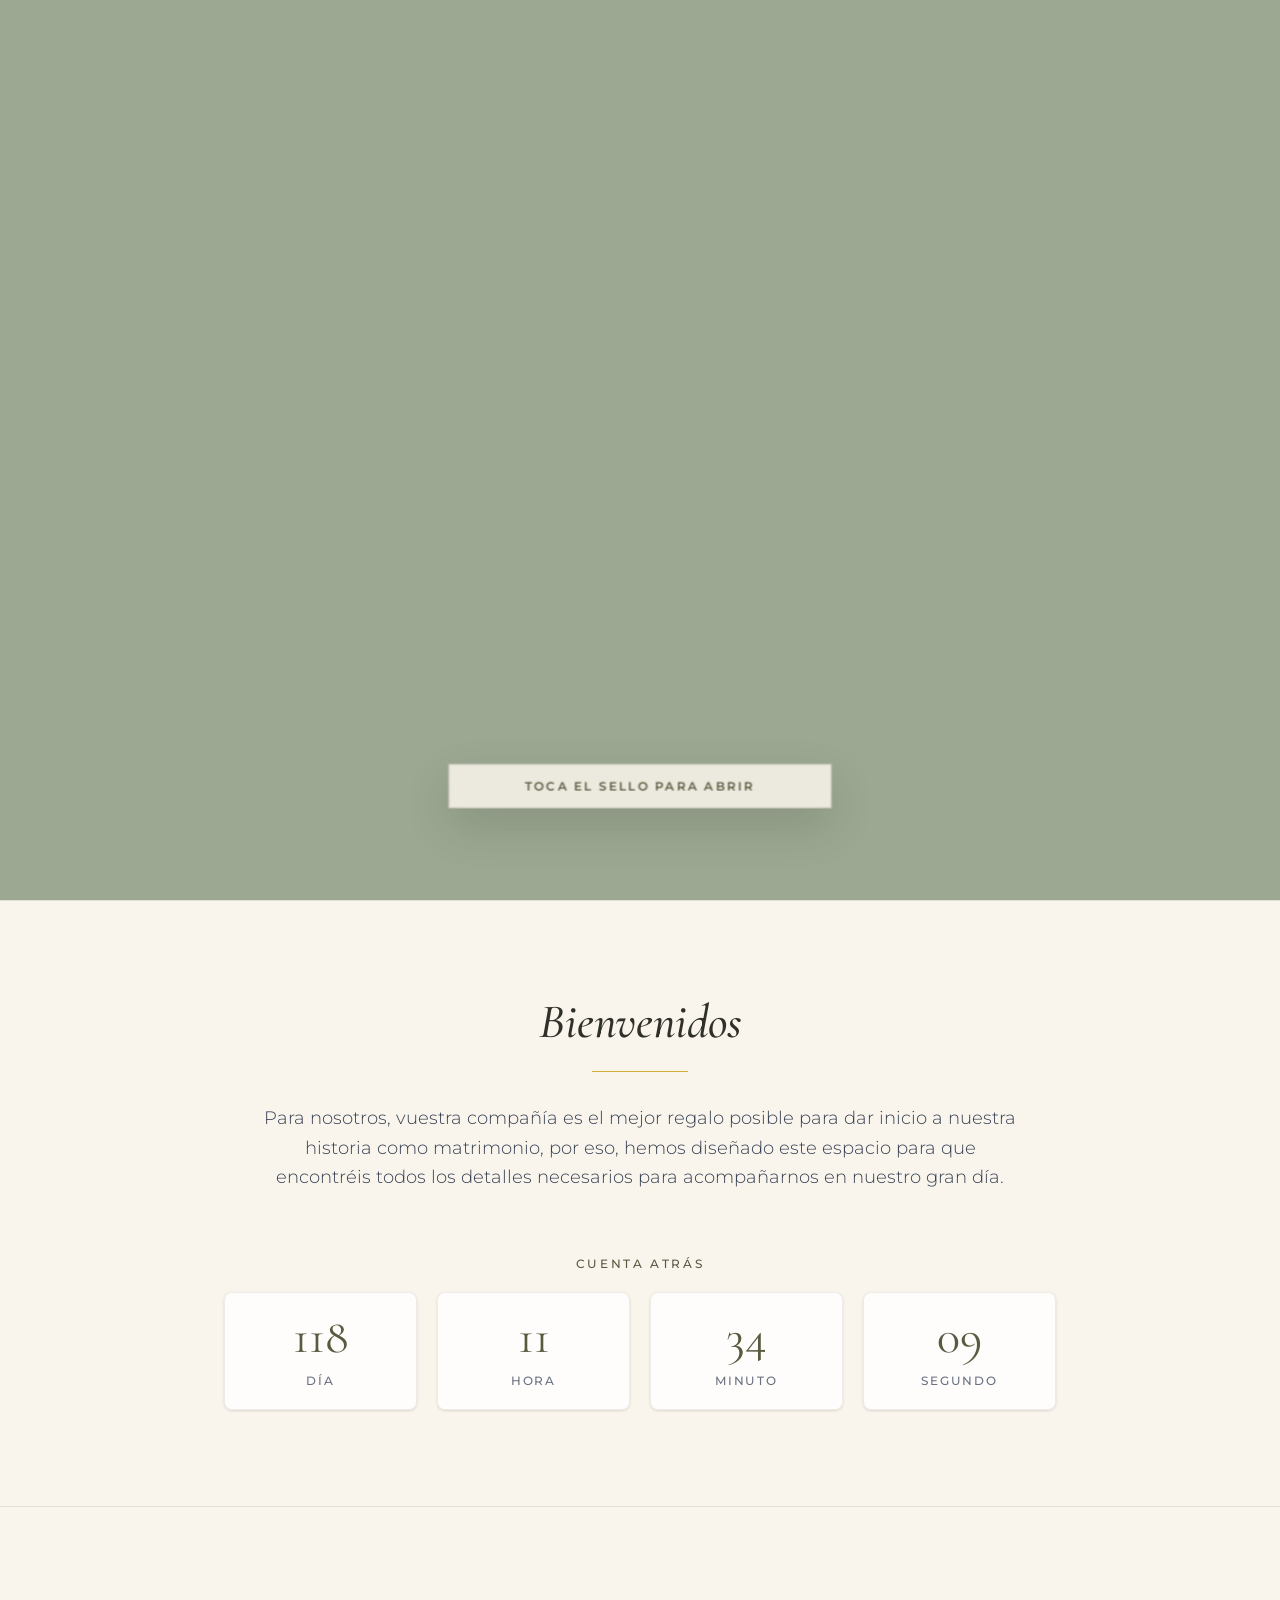
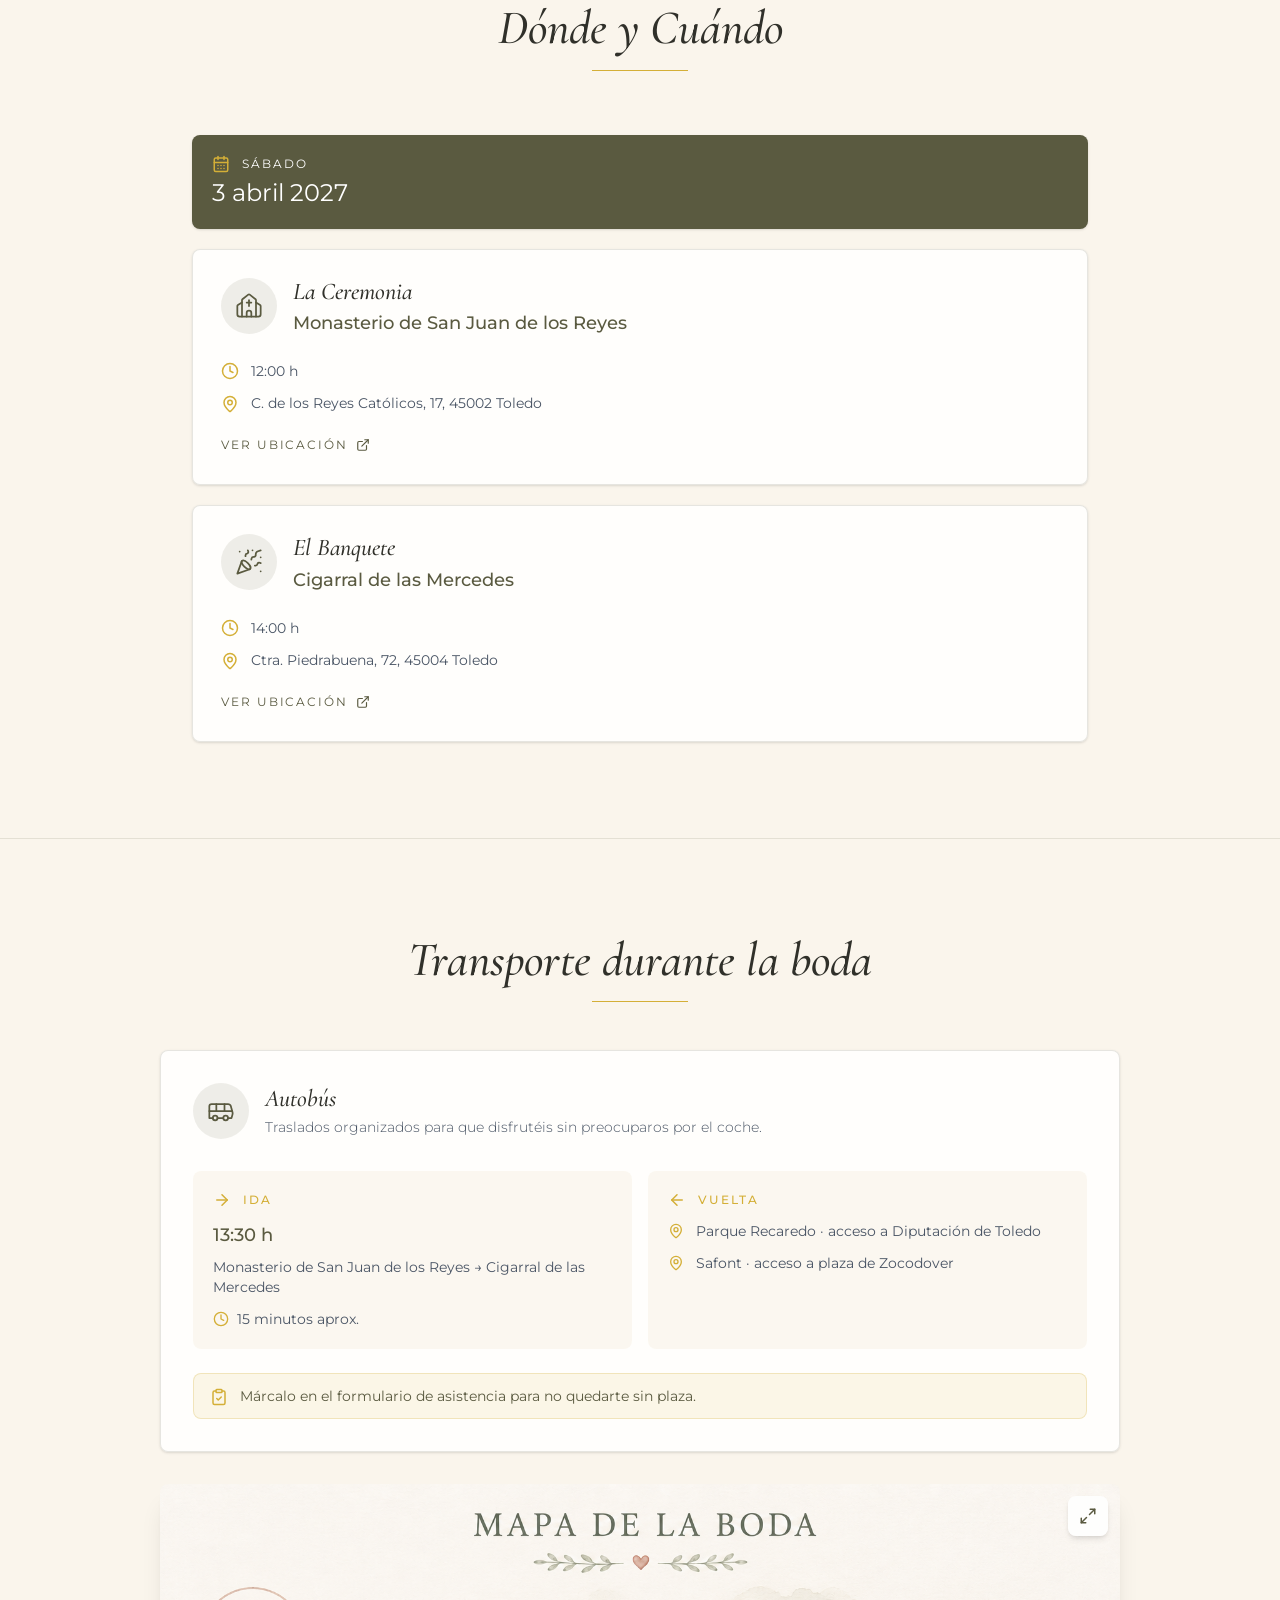
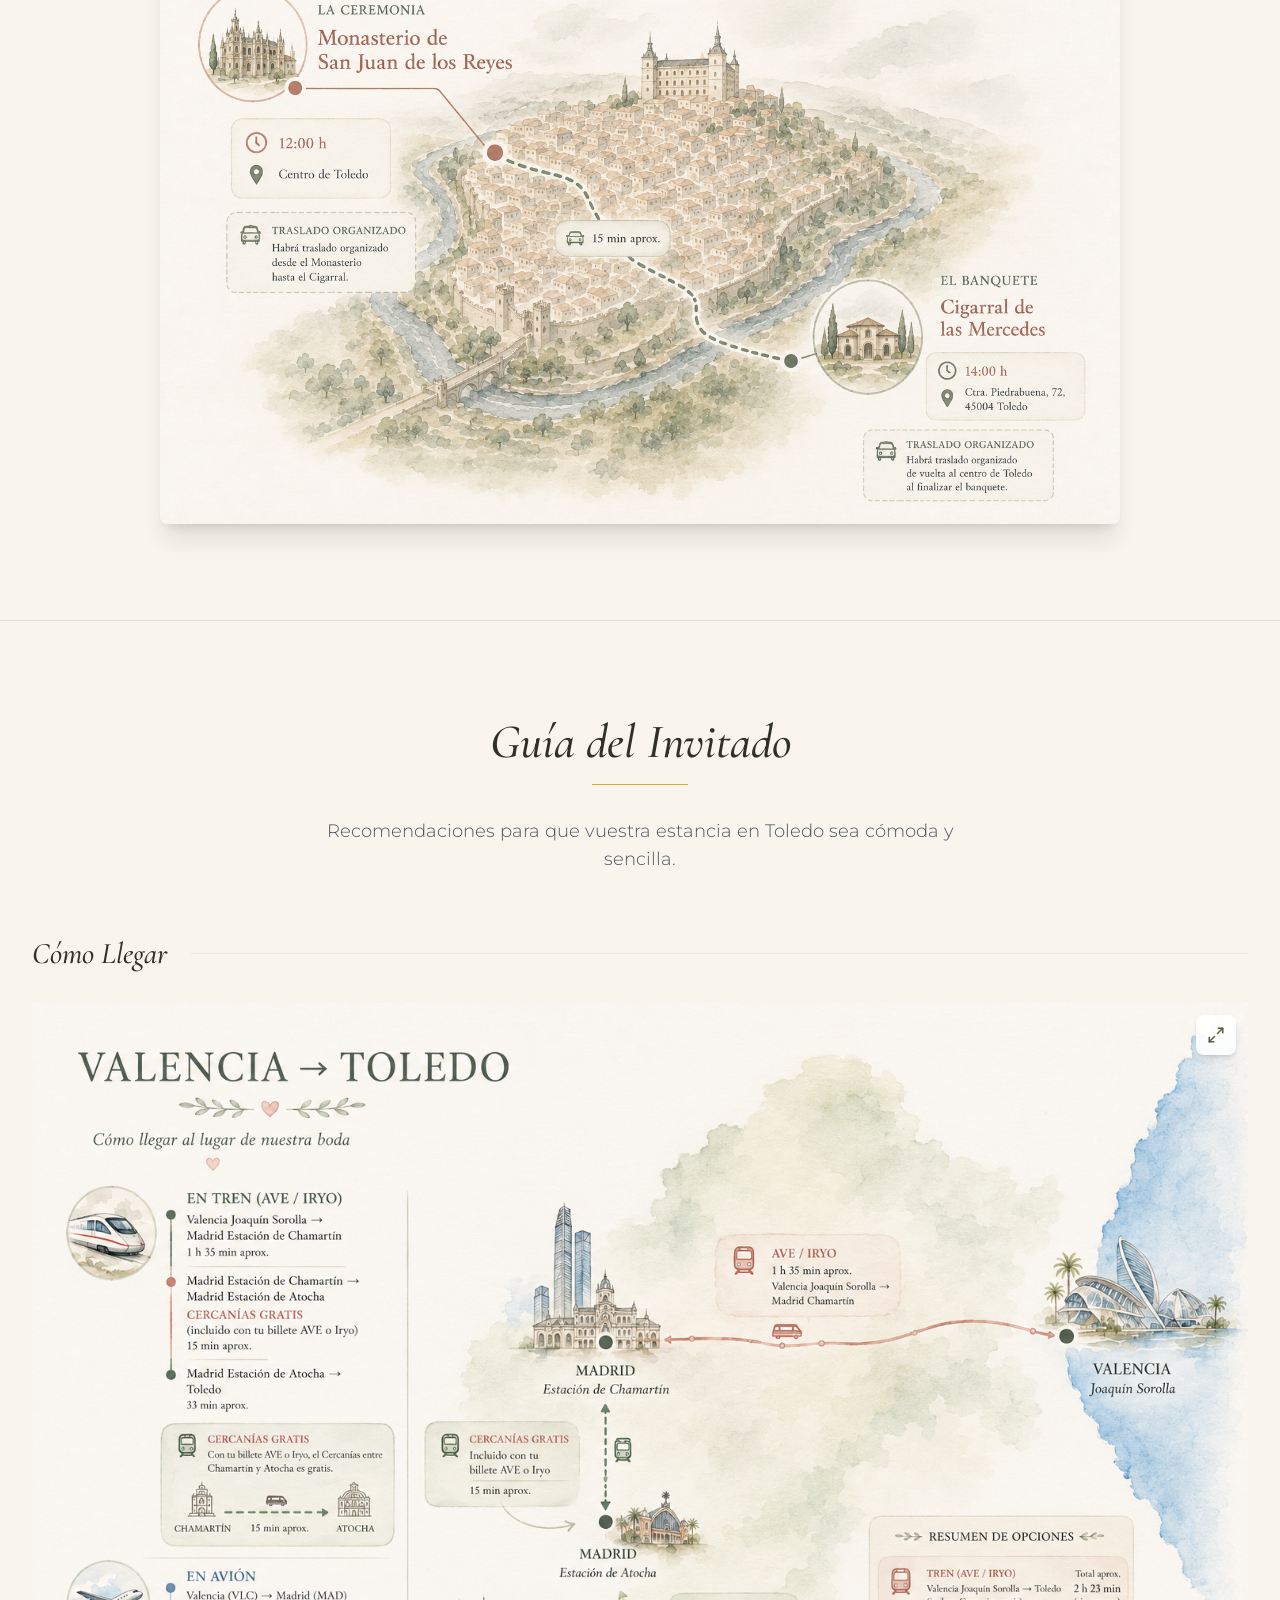
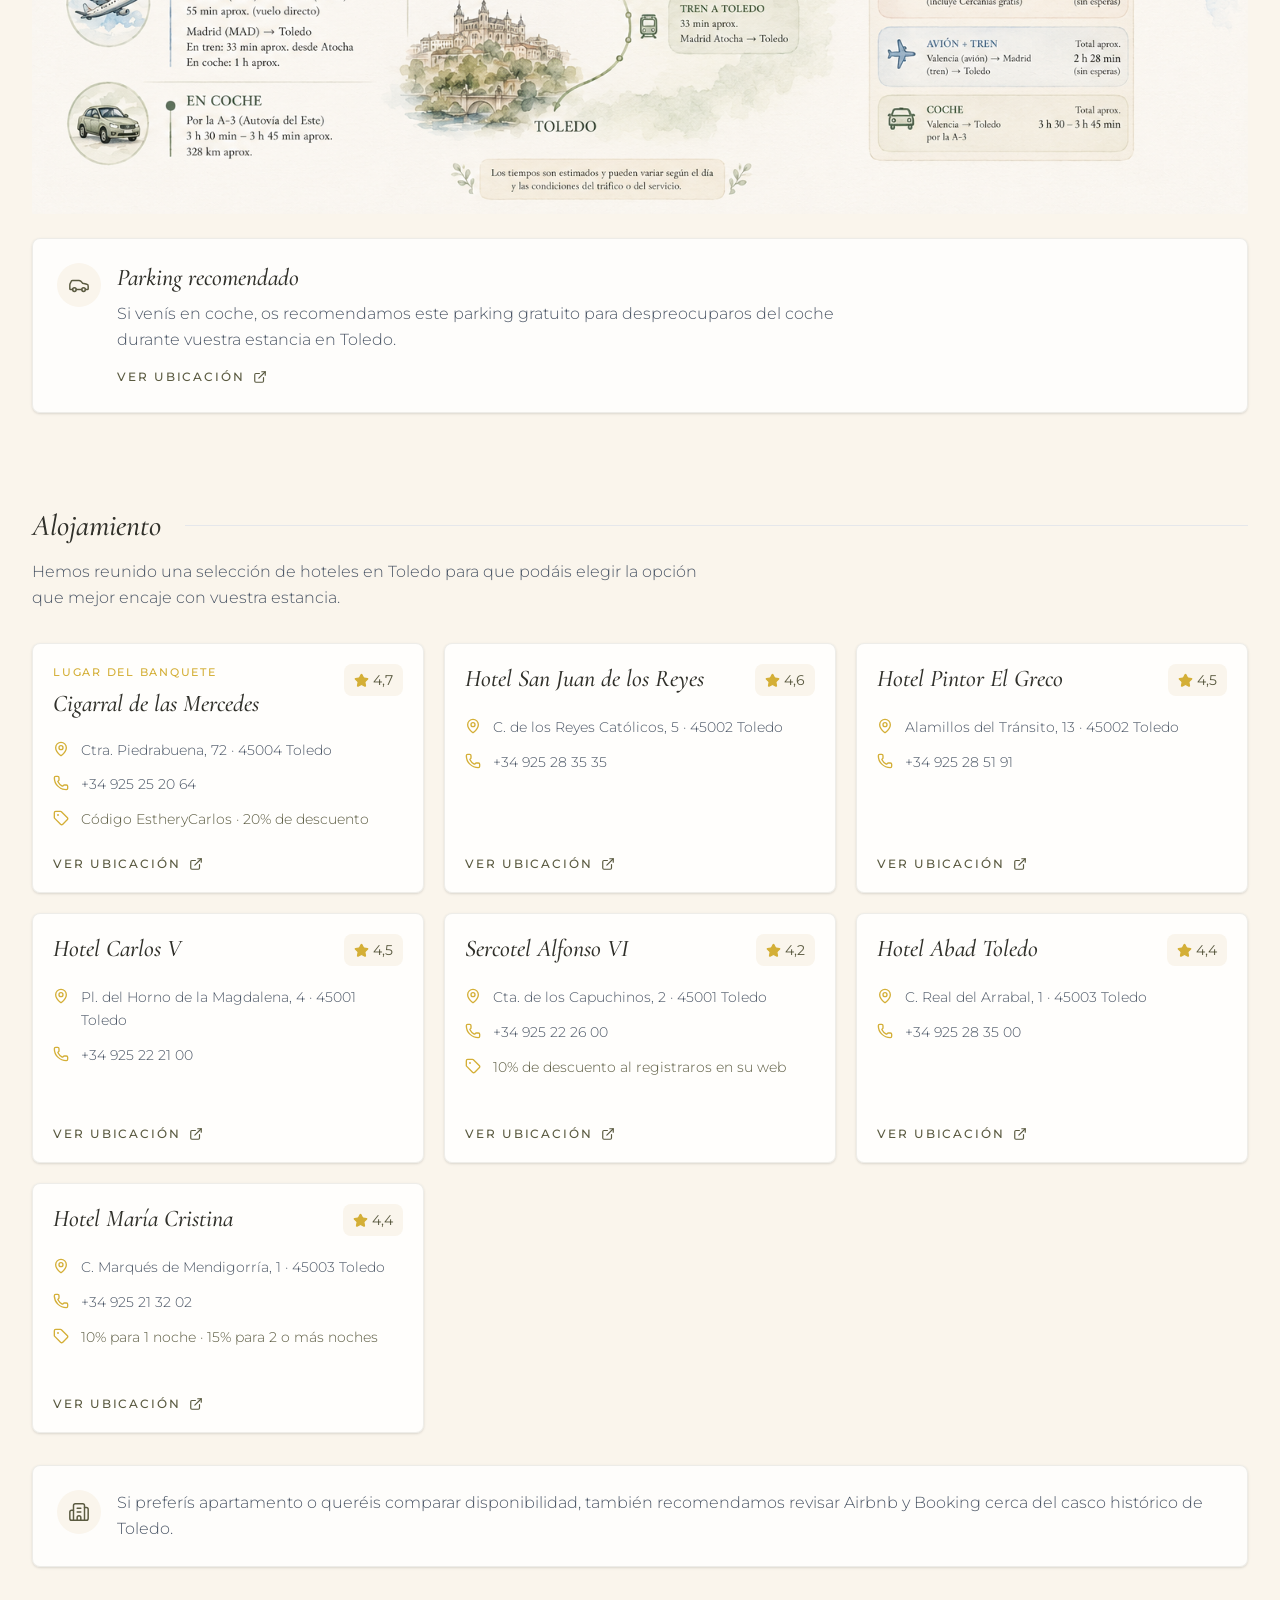
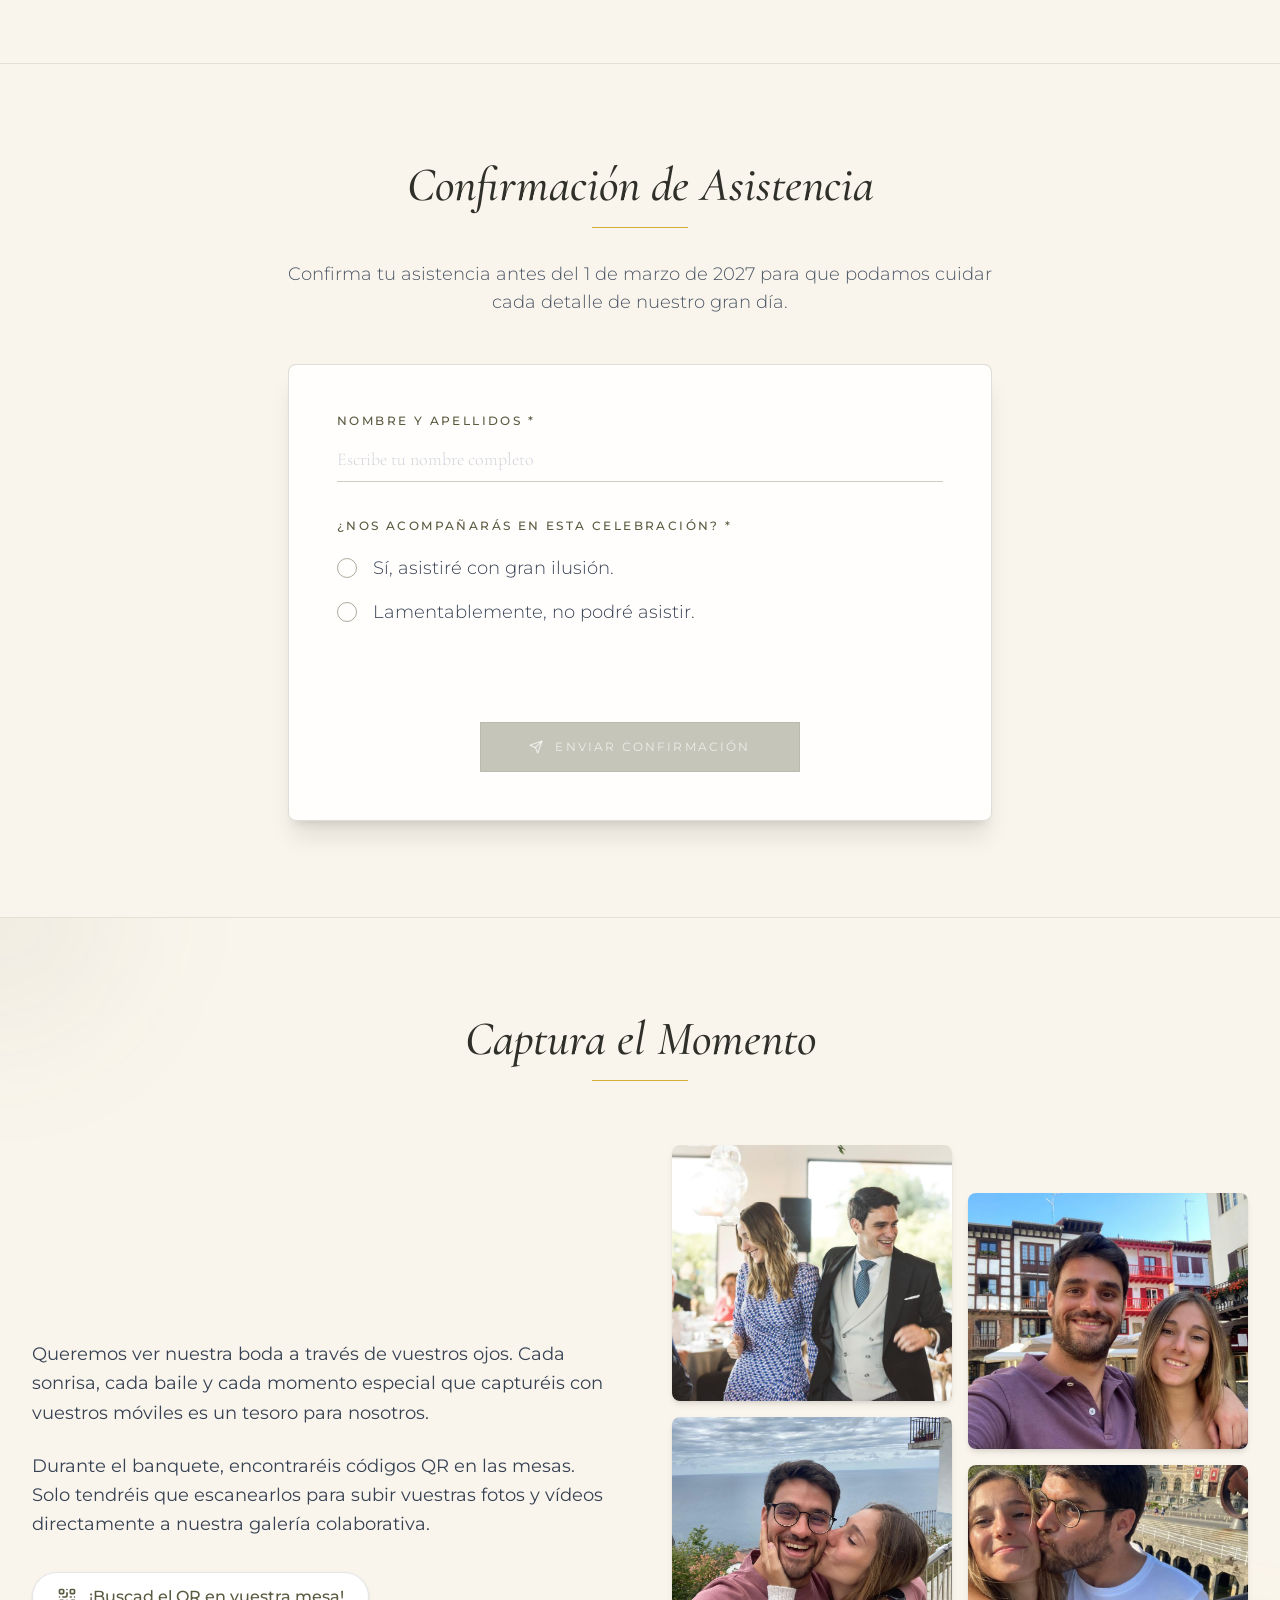
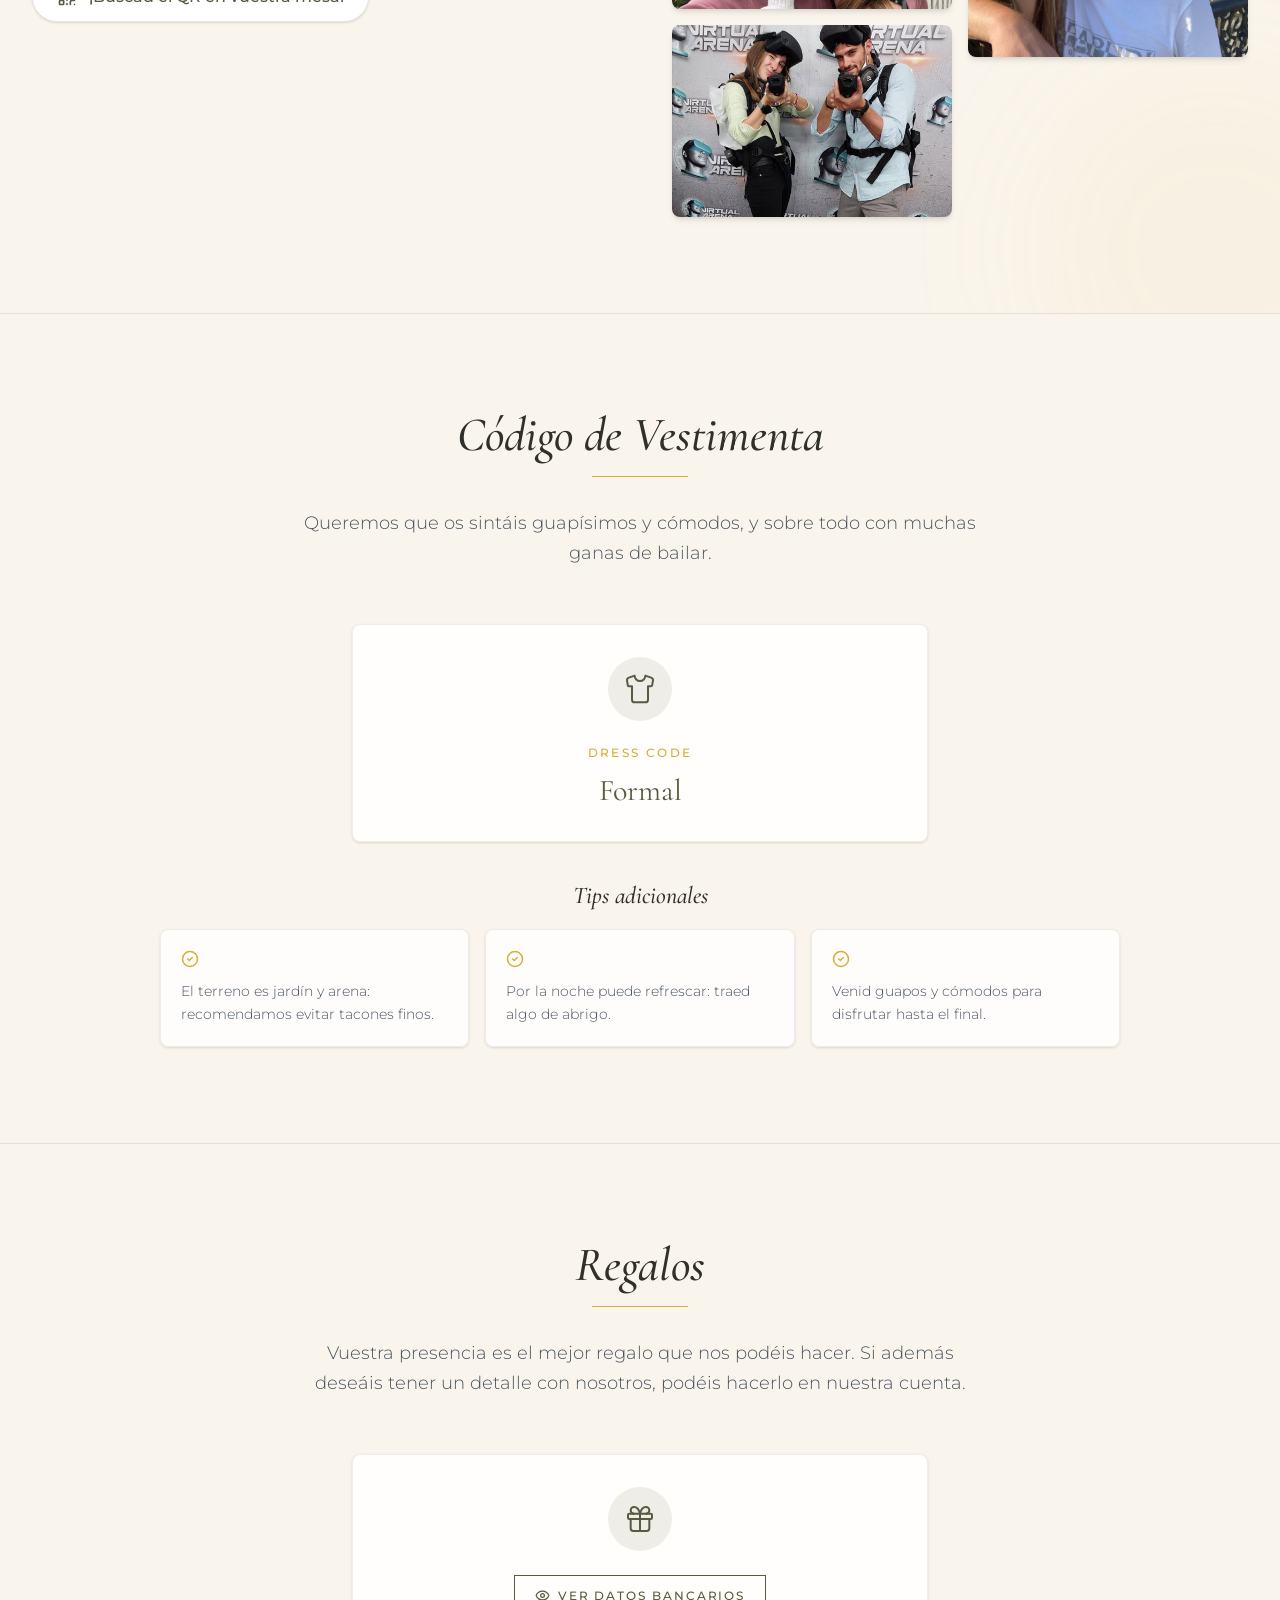
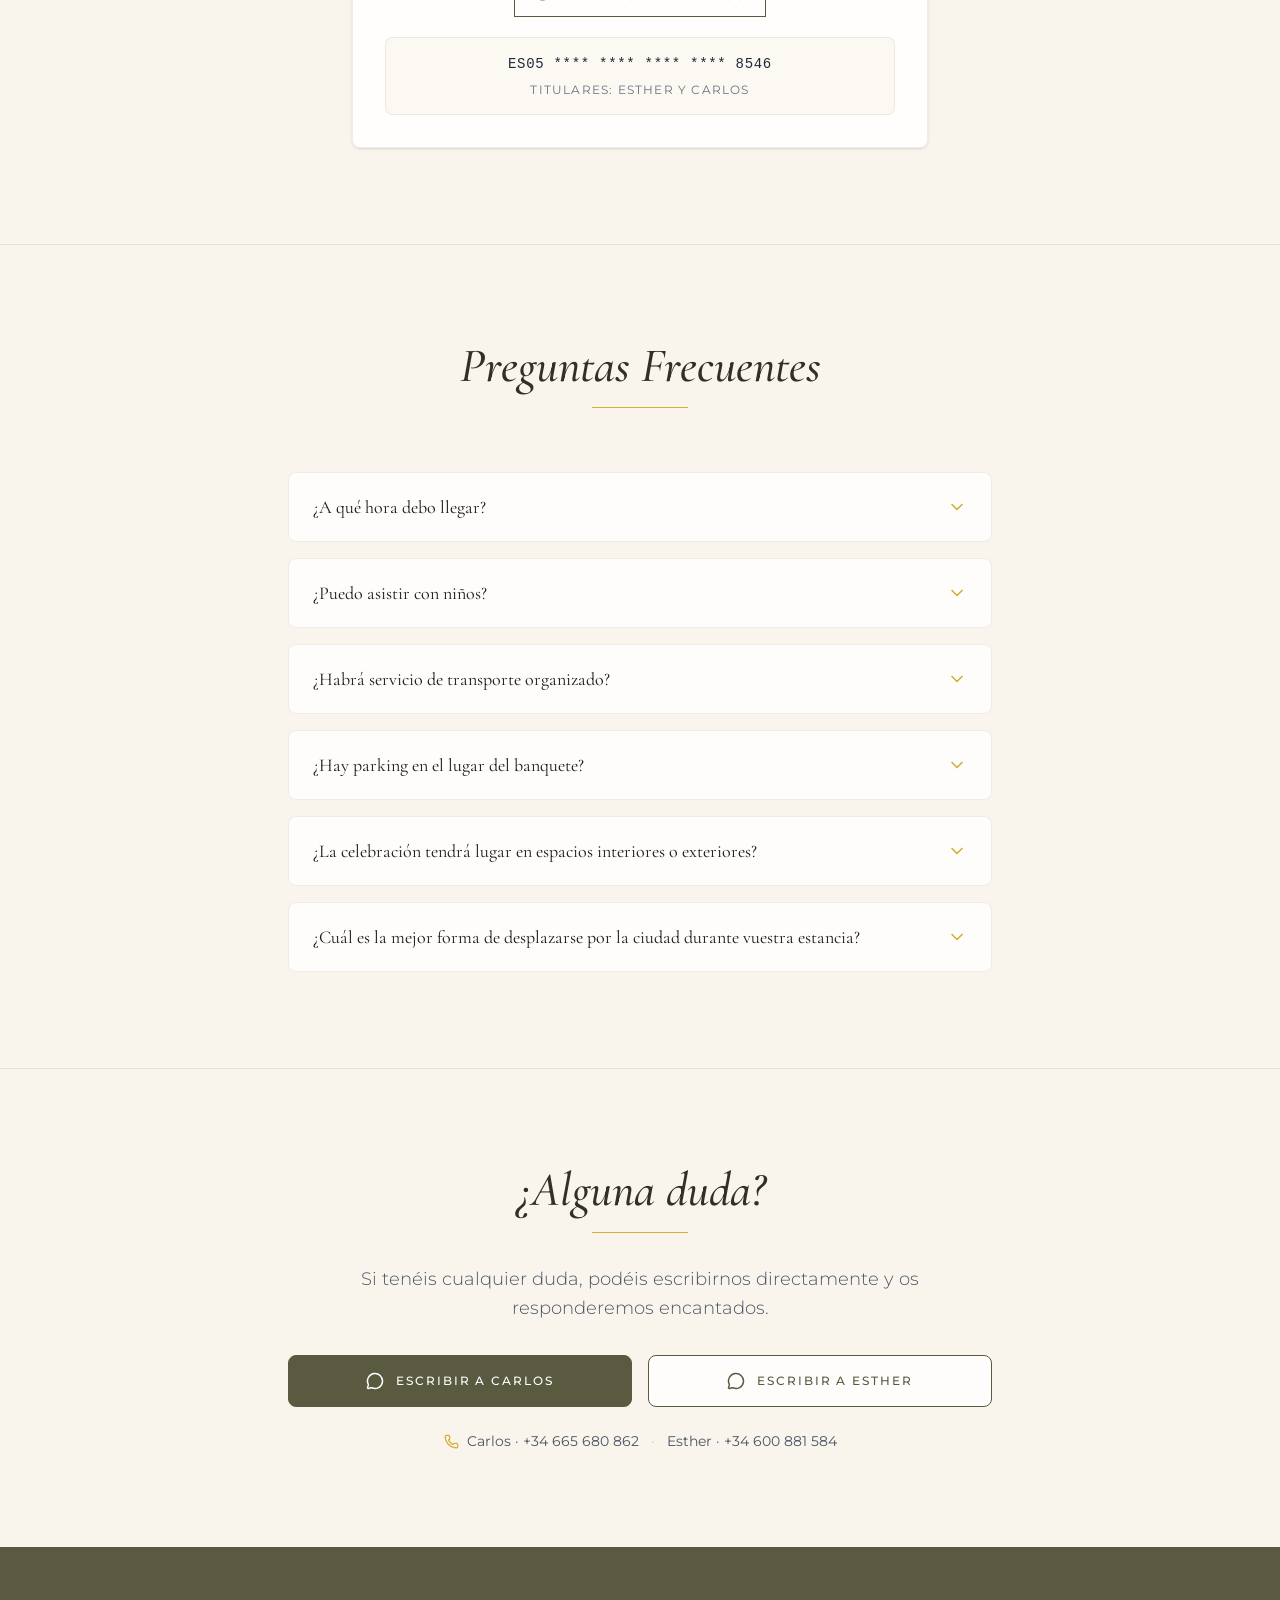
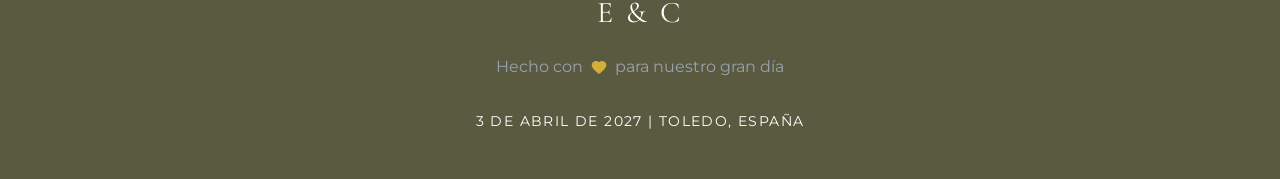
==== index.html @ 9f526242 "Add files via upload" ====
<!doctype html>
<html lang="en">
  <head>
    <meta charset="UTF-8" />
    <meta name="viewport" content="width=device-width, initial-scale=1.0" />
    <title>Esther & Carlos | 3 de Abril de 2027</title>
    <link rel="preconnect" href="https://fonts.googleapis.com">
    <link rel="preconnect" href="https://fonts.gstatic.com" crossorigin>
    <link href="https://fonts.googleapis.com/css2?family=Cormorant+Garamond:ital,wght@0,300;0,400;0,500;0,600;0,700;1,400&family=Montserrat:wght@300;400;500;600&display=swap" rel="stylesheet">
    <script type="module" crossorigin src="/index-D1YIYiN8.js"></script>
    <link rel="stylesheet" crossorigin href="/index-faeyCGyZ.css">
  </head>
  <body>
    <div id="root"></div>
  </body>
</html>
---- index-faeyCGyZ.css ----
@import"https://fonts.googleapis.com/css2?family=Cormorant+Garamond:ital,wght@0,300;0,400;0,500;0,600;0,700;1,400&family=Montserrat:wght@300;400;500;600&family=Great+Vibes&display=swap";/*! tailwindcss v4.2.2 | MIT License | https://tailwindcss.com */@layer properties{@supports (((-webkit-hyphens:none)) and (not (margin-trim:inline))) or ((-moz-orient:inline) and (not (color:rgb(from red r g b)))){*,:before,:after,::backdrop{--tw-translate-x:0;--tw-translate-y:0;--tw-translate-z:0;--tw-rotate-x:initial;--tw-rotate-y:initial;--tw-rotate-z:initial;--tw-skew-x:initial;--tw-skew-y:initial;--tw-space-y-reverse:0;--tw-space-x-reverse:0;--tw-border-style:solid;--tw-leading:initial;--tw-font-weight:initial;--tw-tracking:initial;--tw-shadow:0 0 #0000;--tw-shadow-color:initial;--tw-shadow-alpha:100%;--tw-inset-shadow:0 0 #0000;--tw-inset-shadow-color:initial;--tw-inset-shadow-alpha:100%;--tw-ring-color:initial;--tw-ring-shadow:0 0 #0000;--tw-inset-ring-color:initial;--tw-inset-ring-shadow:0 0 #0000;--tw-ring-inset:initial;--tw-ring-offset-width:0px;--tw-ring-offset-color:#fff;--tw-ring-offset-shadow:0 0 #0000;--tw-blur:initial;--tw-brightness:initial;--tw-contrast:initial;--tw-grayscale:initial;--tw-hue-rotate:initial;--tw-invert:initial;--tw-opacity:initial;--tw-saturate:initial;--tw-sepia:initial;--tw-drop-shadow:initial;--tw-drop-shadow-color:initial;--tw-drop-shadow-alpha:100%;--tw-drop-shadow-size:initial;--tw-backdrop-blur:initial;--tw-backdrop-brightness:initial;--tw-backdrop-contrast:initial;--tw-backdrop-grayscale:initial;--tw-backdrop-hue-rotate:initial;--tw-backdrop-invert:initial;--tw-backdrop-opacity:initial;--tw-backdrop-saturate:initial;--tw-backdrop-sepia:initial;--tw-duration:initial;--tw-ease:initial}}}@layer theme{:root,:host{--font-sans:"Montserrat", ui-sans-serif, system-ui, sans-serif;--font-serif:"Cormorant Garamond", ui-serif, Georgia, serif;--font-mono:ui-monospace, SFMono-Regular, Menlo, Monaco, Consolas, "Liberation Mono", "Courier New", monospace;--color-gray-200:oklch(92.8% .006 264.531);--color-gray-300:oklch(87.2% .01 258.338);--color-gray-400:oklch(70.7% .022 261.325);--color-gray-500:oklch(55.1% .027 264.364);--color-gray-600:oklch(44.6% .03 256.802);--color-gray-700:oklch(37.3% .034 259.733);--color-gray-800:oklch(27.8% .033 256.848);--color-black:#000;--color-white:#fff;--spacing:.25rem;--container-xl:36rem;--container-2xl:42rem;--container-3xl:48rem;--container-4xl:56rem;--container-5xl:64rem;--container-7xl:80rem;--text-xs:.75rem;--text-xs--line-height:calc(1 / .75);--text-sm:.875rem;--text-sm--line-height:calc(1.25 / .875);--text-base:1rem;--text-base--line-height: 1.5 ;--text-lg:1.125rem;--text-lg--line-height:calc(1.75 / 1.125);--text-2xl:1.5rem;--text-2xl--line-height:calc(2 / 1.5);--text-3xl:1.875rem;--text-3xl--line-height: 1.2 ;--text-4xl:2.25rem;--text-4xl--line-height:calc(2.5 / 2.25);--text-5xl:3rem;--text-5xl--line-height:1;--text-6xl:3.75rem;--text-6xl--line-height:1;--font-weight-light:300;--font-weight-medium:500;--font-weight-semibold:600;--tracking-wide:.025em;--tracking-wider:.05em;--tracking-widest:.1em;--leading-tight:1.25;--leading-relaxed:1.625;--radius-lg:.5rem;--ease-in:cubic-bezier(.4, 0, 1, 1);--ease-out:cubic-bezier(0, 0, .2, 1);--ease-in-out:cubic-bezier(.4, 0, .2, 1);--animate-spin:spin 1s linear infinite;--animate-bounce:bounce 1s infinite;--blur-md:12px;--blur-3xl:64px;--default-transition-duration:.15s;--default-transition-timing-function:cubic-bezier(.4, 0, .2, 1);--default-font-family:var(--font-sans);--default-mono-font-family:var(--font-mono);--font-script:"Great Vibes", cursive;--color-primary:#5a5a40;--color-secondary:#faf5ec;--color-accent:#d4af37;--color-text:#1a1a1a;--color-heading:#30302a}}@layer base{*,:after,:before,::backdrop{box-sizing:border-box;border:0 solid;margin:0;padding:0}::file-selector-button{box-sizing:border-box;border:0 solid;margin:0;padding:0}html,:host{-webkit-text-size-adjust:100%;-moz-tab-size:4;tab-size:4;line-height:1.5;font-family:var(--default-font-family,ui-sans-serif, system-ui, sans-serif, "Apple Color Emoji", "Segoe UI Emoji", "Segoe UI Symbol", "Noto Color Emoji");font-feature-settings:var(--default-font-feature-settings,normal);font-variation-settings:var(--default-font-variation-settings,normal);-webkit-tap-highlight-color:transparent}hr{height:0;color:inherit;border-top-width:1px}abbr:where([title]){-webkit-text-decoration:underline dotted;text-decoration:underline dotted}h1,h2,h3,h4,h5,h6{font-size:inherit;font-weight:inherit}a{color:inherit;-webkit-text-decoration:inherit;text-decoration:inherit}b,strong{font-weight:bolder}code,kbd,samp,pre{font-family:var(--default-mono-font-family,ui-monospace, SFMono-Regular, Menlo, Monaco, Consolas, "Liberation Mono", "Courier New", monospace);font-feature-settings:var(--default-mono-font-feature-settings,normal);font-variation-settings:var(--default-mono-font-variation-settings,normal);font-size:1em}small{font-size:80%}sub,sup{vertical-align:baseline;font-size:75%;line-height:0;position:relative}sub{bottom:-.25em}sup{top:-.5em}table{text-indent:0;border-color:inherit;border-collapse:collapse}:-moz-focusring{outline:auto}progress{vertical-align:baseline}summary{display:list-item}ol,ul,menu{list-style:none}img,svg,video,canvas,audio,iframe,embed,object{vertical-align:middle;display:block}img,video{max-width:100%;height:auto}button,input,select,optgroup,textarea{font:inherit;font-feature-settings:inherit;font-variation-settings:inherit;letter-spacing:inherit;color:inherit;opacity:1;background-color:#0000;border-radius:0}::file-selector-button{font:inherit;font-feature-settings:inherit;font-variation-settings:inherit;letter-spacing:inherit;color:inherit;opacity:1;background-color:#0000;border-radius:0}:where(select:is([multiple],[size])) optgroup{font-weight:bolder}:where(select:is([multiple],[size])) optgroup option{padding-inline-start:20px}::file-selector-button{margin-inline-end:4px}::placeholder{opacity:1}@supports (not ((-webkit-appearance:-apple-pay-button))) or (contain-intrinsic-size:1px){::placeholder{color:currentColor}@supports (color:color-mix(in lab,red,red)){::placeholder{color:color-mix(in oklab,currentcolor 50%,transparent)}}}textarea{resize:vertical}::-webkit-search-decoration{-webkit-appearance:none}::-webkit-date-and-time-value{min-height:1lh;text-align:inherit}::-webkit-datetime-edit{display:inline-flex}::-webkit-datetime-edit-fields-wrapper{padding:0}::-webkit-datetime-edit{padding-block:0}::-webkit-datetime-edit-year-field{padding-block:0}::-webkit-datetime-edit-month-field{padding-block:0}::-webkit-datetime-edit-day-field{padding-block:0}::-webkit-datetime-edit-hour-field{padding-block:0}::-webkit-datetime-edit-minute-field{padding-block:0}::-webkit-datetime-edit-second-field{padding-block:0}::-webkit-datetime-edit-millisecond-field{padding-block:0}::-webkit-datetime-edit-meridiem-field{padding-block:0}::-webkit-calendar-picker-indicator{line-height:1}:-moz-ui-invalid{box-shadow:none}button,input:where([type=button],[type=reset],[type=submit]){-webkit-appearance:button;-moz-appearance:button;appearance:button}::file-selector-button{-webkit-appearance:button;-moz-appearance:button;appearance:button}::-webkit-inner-spin-button{height:auto}::-webkit-outer-spin-button{height:auto}[hidden]:where(:not([hidden=until-found])){display:none!important}}@layer components;@layer utilities{.pointer-events-none{pointer-events:none}.visible{visibility:visible}.sr-only{clip-path:inset(50%);white-space:nowrap;border-width:0;width:1px;height:1px;margin:-1px;padding:0;position:absolute;overflow:hidden}.absolute{position:absolute}.fixed{position:fixed}.relative{position:relative}.inset-0{inset:calc(var(--spacing) * 0)}.start{inset-inline-start:var(--spacing)}.end{inset-inline-end:var(--spacing)}.top-0{top:calc(var(--spacing) * 0)}.top-3{top:calc(var(--spacing) * 3)}.top-4{top:calc(var(--spacing) * 4)}.top-full{top:100%}.right-0{right:calc(var(--spacing) * 0)}.right-3{right:calc(var(--spacing) * 3)}.right-4{right:calc(var(--spacing) * 4)}.bottom-0{bottom:calc(var(--spacing) * 0)}.bottom-8{bottom:calc(var(--spacing) * 8)}.left-0{left:calc(var(--spacing) * 0)}.left-1\/2{left:50%}.z-10{z-index:10}.z-50{z-index:50}.z-\[140\]{z-index:140}.mx-auto{margin-inline:auto}.mt-0\.5{margin-top:calc(var(--spacing) * .5)}.mt-1{margin-top:calc(var(--spacing) * 1)}.mt-2{margin-top:calc(var(--spacing) * 2)}.mt-3{margin-top:calc(var(--spacing) * 3)}.mt-4{margin-top:calc(var(--spacing) * 4)}.mt-5{margin-top:calc(var(--spacing) * 5)}.mt-6{margin-top:calc(var(--spacing) * 6)}.mt-8{margin-top:calc(var(--spacing) * 8)}.mt-10{margin-top:calc(var(--spacing) * 10)}.mt-16{margin-top:calc(var(--spacing) * 16)}.mt-auto{margin-top:auto}.mr-3{margin-right:calc(var(--spacing) * 3)}.mb-2{margin-bottom:calc(var(--spacing) * 2)}.mb-3{margin-bottom:calc(var(--spacing) * 3)}.mb-4{margin-bottom:calc(var(--spacing) * 4)}.mb-5{margin-bottom:calc(var(--spacing) * 5)}.mb-6{margin-bottom:calc(var(--spacing) * 6)}.mb-8{margin-bottom:calc(var(--spacing) * 8)}.mb-12{margin-bottom:calc(var(--spacing) * 12)}.mb-14{margin-bottom:calc(var(--spacing) * 14)}.mb-16{margin-bottom:calc(var(--spacing) * 16)}.mb-20{margin-bottom:calc(var(--spacing) * 20)}.ml-6{margin-left:calc(var(--spacing) * 6)}.block{display:block}.contents{display:contents}.flex{display:flex}.grid{display:grid}.hidden{display:none}.inline{display:inline}.inline-flex{display:inline-flex}.table{display:table}.h-2{height:calc(var(--spacing) * 2)}.h-5{height:calc(var(--spacing) * 5)}.h-10{height:calc(var(--spacing) * 10)}.h-11{height:calc(var(--spacing) * 11)}.h-14{height:calc(var(--spacing) * 14)}.h-16{height:calc(var(--spacing) * 16)}.h-64{height:calc(var(--spacing) * 64)}.h-96{height:calc(var(--spacing) * 96)}.h-\[1px\]{height:1px}.h-auto{height:auto}.h-full{height:100%}.max-h-0{max-height:calc(var(--spacing) * 0)}.max-h-32{max-height:calc(var(--spacing) * 32)}.max-h-\[92svh\]{max-height:92svh}.max-h-\[1350px\]{max-height:1350px}.min-h-\[100svh\]{min-height:100svh}.min-h-\[250px\]{min-height:250px}.min-h-\[360px\]{min-height:360px}.min-h-screen{min-height:100vh}.w-2{width:calc(var(--spacing) * 2)}.w-5{width:calc(var(--spacing) * 5)}.w-8{width:calc(var(--spacing) * 8)}.w-10{width:calc(var(--spacing) * 10)}.w-11{width:calc(var(--spacing) * 11)}.w-14{width:calc(var(--spacing) * 14)}.w-16{width:calc(var(--spacing) * 16)}.w-24{width:calc(var(--spacing) * 24)}.w-64{width:calc(var(--spacing) * 64)}.w-96{width:calc(var(--spacing) * 96)}.w-full{width:100%}.max-w-2xl{max-width:var(--container-2xl)}.max-w-3xl{max-width:var(--container-3xl)}.max-w-4xl{max-width:var(--container-4xl)}.max-w-5xl{max-width:var(--container-5xl)}.max-w-7xl{max-width:var(--container-7xl)}.max-w-\[94vw\]{max-width:94vw}.max-w-xl{max-width:var(--container-xl)}.min-w-0{min-width:calc(var(--spacing) * 0)}.shrink-0{flex-shrink:0}.flex-grow{flex-grow:1}.-translate-x-1\/2{--tw-translate-x: -50% ;translate:var(--tw-translate-x) var(--tw-translate-y)}.translate-x-1\/3{--tw-translate-x:calc(1 / 3 * 100%);translate:var(--tw-translate-x) var(--tw-translate-y)}.-translate-y-1\/2{--tw-translate-y: -50% ;translate:var(--tw-translate-x) var(--tw-translate-y)}.-translate-y-full{--tw-translate-y:-100%;translate:var(--tw-translate-x) var(--tw-translate-y)}.translate-y-0{--tw-translate-y:calc(var(--spacing) * 0);translate:var(--tw-translate-x) var(--tw-translate-y)}.translate-y-1\/3{--tw-translate-y:calc(1 / 3 * 100%);translate:var(--tw-translate-x) var(--tw-translate-y)}.translate-y-full{--tw-translate-y:100%;translate:var(--tw-translate-x) var(--tw-translate-y)}.transform{transform:var(--tw-rotate-x,) var(--tw-rotate-y,) var(--tw-rotate-z,) var(--tw-skew-x,) var(--tw-skew-y,)}.animate-bounce{animation:var(--animate-bounce)}.animate-spin{animation:var(--animate-spin)}.cursor-pointer{cursor:pointer}.cursor-zoom-in{cursor:zoom-in}.resize{resize:both}.resize-none{resize:none}.grid-cols-1{grid-template-columns:repeat(1,minmax(0,1fr))}.grid-cols-2{grid-template-columns:repeat(2,minmax(0,1fr))}.flex-col{flex-direction:column}.flex-wrap{flex-wrap:wrap}.place-items-center{place-items:center}.items-center{align-items:center}.items-start{align-items:flex-start}.justify-between{justify-content:space-between}.justify-center{justify-content:center}.gap-1{gap:calc(var(--spacing) * 1)}.gap-2{gap:calc(var(--spacing) * 2)}.gap-3{gap:calc(var(--spacing) * 3)}.gap-4{gap:calc(var(--spacing) * 4)}.gap-5{gap:calc(var(--spacing) * 5)}.gap-12{gap:calc(var(--spacing) * 12)}:where(.space-y-3>:not(:last-child)){--tw-space-y-reverse:0;margin-block-start:calc(calc(var(--spacing) * 3) * var(--tw-space-y-reverse));margin-block-end:calc(calc(var(--spacing) * 3) * calc(1 - var(--tw-space-y-reverse)))}:where(.space-y-4>:not(:last-child)){--tw-space-y-reverse:0;margin-block-start:calc(calc(var(--spacing) * 4) * var(--tw-space-y-reverse));margin-block-end:calc(calc(var(--spacing) * 4) * calc(1 - var(--tw-space-y-reverse)))}:where(.space-y-5>:not(:last-child)){--tw-space-y-reverse:0;margin-block-start:calc(calc(var(--spacing) * 5) * var(--tw-space-y-reverse));margin-block-end:calc(calc(var(--spacing) * 5) * calc(1 - var(--tw-space-y-reverse)))}:where(.space-y-9>:not(:last-child)){--tw-space-y-reverse:0;margin-block-start:calc(calc(var(--spacing) * 9) * var(--tw-space-y-reverse));margin-block-end:calc(calc(var(--spacing) * 9) * calc(1 - var(--tw-space-y-reverse)))}.gap-x-8{column-gap:calc(var(--spacing) * 8)}:where(.space-x-2>:not(:last-child)){--tw-space-x-reverse:0;margin-inline-start:calc(calc(var(--spacing) * 2) * var(--tw-space-x-reverse));margin-inline-end:calc(calc(var(--spacing) * 2) * calc(1 - var(--tw-space-x-reverse)))}.gap-y-4{row-gap:calc(var(--spacing) * 4)}.overflow-hidden{overflow:hidden}.scroll-smooth{scroll-behavior:smooth}.rounded-full{border-radius:3.40282e38px}.rounded-lg{border-radius:var(--radius-lg)}.border{border-style:var(--tw-border-style);border-width:1px}.border-0{border-style:var(--tw-border-style);border-width:0}.border-t{border-top-style:var(--tw-border-style);border-top-width:1px}.border-b{border-bottom-style:var(--tw-border-style);border-bottom-width:1px}.border-accent\/25{border-color:#d4af3740}@supports (color:color-mix(in lab,red,red)){.border-accent\/25{border-color:color-mix(in oklab,var(--color-accent) 25%,transparent)}}.border-accent\/30{border-color:#d4af374d}@supports (color:color-mix(in lab,red,red)){.border-accent\/30{border-color:color-mix(in oklab,var(--color-accent) 30%,transparent)}}.border-gray-200{border-color:var(--color-gray-200)}.border-primary{border-color:var(--color-primary)}.border-primary\/10{border-color:#5a5a401a}@supports (color:color-mix(in lab,red,red)){.border-primary\/10{border-color:color-mix(in oklab,var(--color-primary) 10%,transparent)}}.border-primary\/15{border-color:#5a5a4026}@supports (color:color-mix(in lab,red,red)){.border-primary\/15{border-color:color-mix(in oklab,var(--color-primary) 15%,transparent)}}.border-primary\/20{border-color:#5a5a4033}@supports (color:color-mix(in lab,red,red)){.border-primary\/20{border-color:color-mix(in oklab,var(--color-primary) 20%,transparent)}}.border-primary\/30{border-color:#5a5a404d}@supports (color:color-mix(in lab,red,red)){.border-primary\/30{border-color:color-mix(in oklab,var(--color-primary) 30%,transparent)}}.border-primary\/50{border-color:#5a5a4080}@supports (color:color-mix(in lab,red,red)){.border-primary\/50{border-color:color-mix(in oklab,var(--color-primary) 50%,transparent)}}.bg-\[\#5A5A40\]{background-color:#5a5a40}.bg-accent{background-color:var(--color-accent)}.bg-accent\/5{background-color:#d4af370d}@supports (color:color-mix(in lab,red,red)){.bg-accent\/5{background-color:color-mix(in oklab,var(--color-accent) 5%,transparent)}}.bg-accent\/10{background-color:#d4af371a}@supports (color:color-mix(in lab,red,red)){.bg-accent\/10{background-color:color-mix(in oklab,var(--color-accent) 10%,transparent)}}.bg-black\/86{background-color:#000000db}@supports (color:color-mix(in lab,red,red)){.bg-black\/86{background-color:color-mix(in oklab,var(--color-black) 86%,transparent)}}.bg-gray-200{background-color:var(--color-gray-200)}.bg-primary{background-color:var(--color-primary)}.bg-primary\/5{background-color:#5a5a400d}@supports (color:color-mix(in lab,red,red)){.bg-primary\/5{background-color:color-mix(in oklab,var(--color-primary) 5%,transparent)}}.bg-primary\/10{background-color:#5a5a401a}@supports (color:color-mix(in lab,red,red)){.bg-primary\/10{background-color:color-mix(in oklab,var(--color-primary) 10%,transparent)}}.bg-primary\/20{background-color:#5a5a4033}@supports (color:color-mix(in lab,red,red)){.bg-primary\/20{background-color:color-mix(in oklab,var(--color-primary) 20%,transparent)}}.bg-secondary{background-color:var(--color-secondary)}.bg-secondary\/60{background-color:#faf5ec99}@supports (color:color-mix(in lab,red,red)){.bg-secondary\/60{background-color:color-mix(in oklab,var(--color-secondary) 60%,transparent)}}.bg-secondary\/70{background-color:#faf5ecb3}@supports (color:color-mix(in lab,red,red)){.bg-secondary\/70{background-color:color-mix(in oklab,var(--color-secondary) 70%,transparent)}}.bg-secondary\/80{background-color:#faf5eccc}@supports (color:color-mix(in lab,red,red)){.bg-secondary\/80{background-color:color-mix(in oklab,var(--color-secondary) 80%,transparent)}}.bg-secondary\/95{background-color:#faf5ecf2}@supports (color:color-mix(in lab,red,red)){.bg-secondary\/95{background-color:color-mix(in oklab,var(--color-secondary) 95%,transparent)}}.bg-transparent{background-color:#0000}.bg-white{background-color:var(--color-white)}.bg-white\/10{background-color:#ffffff1a}@supports (color:color-mix(in lab,red,red)){.bg-white\/10{background-color:color-mix(in oklab,var(--color-white) 10%,transparent)}}.bg-white\/80{background-color:#fffc}@supports (color:color-mix(in lab,red,red)){.bg-white\/80{background-color:color-mix(in oklab,var(--color-white) 80%,transparent)}}.bg-white\/85{background-color:#ffffffd9}@supports (color:color-mix(in lab,red,red)){.bg-white\/85{background-color:color-mix(in oklab,var(--color-white) 85%,transparent)}}.bg-white\/88{background-color:#ffffffe0}@supports (color:color-mix(in lab,red,red)){.bg-white\/88{background-color:color-mix(in oklab,var(--color-white) 88%,transparent)}}.bg-white\/90{background-color:#ffffffe6}@supports (color:color-mix(in lab,red,red)){.bg-white\/90{background-color:color-mix(in oklab,var(--color-white) 90%,transparent)}}.fill-accent{fill:var(--color-accent)}.object-contain{object-fit:contain}.p-0{padding:calc(var(--spacing) * 0)}.p-4{padding:calc(var(--spacing) * 4)}.p-5{padding:calc(var(--spacing) * 5)}.p-6{padding:calc(var(--spacing) * 6)}.p-8{padding:calc(var(--spacing) * 8)}.px-2\.5{padding-inline:calc(var(--spacing) * 2.5)}.px-3{padding-inline:calc(var(--spacing) * 3)}.px-4{padding-inline:calc(var(--spacing) * 4)}.px-5{padding-inline:calc(var(--spacing) * 5)}.px-6{padding-inline:calc(var(--spacing) * 6)}.px-8{padding-inline:calc(var(--spacing) * 8)}.py-1\.5{padding-block:calc(var(--spacing) * 1.5)}.py-2{padding-block:calc(var(--spacing) * 2)}.py-3{padding-block:calc(var(--spacing) * 3)}.py-4{padding-block:calc(var(--spacing) * 4)}.py-5{padding-block:calc(var(--spacing) * 5)}.py-12{padding-block:calc(var(--spacing) * 12)}.py-16{padding-block:calc(var(--spacing) * 16)}.py-20{padding-block:calc(var(--spacing) * 20)}.py-24{padding-block:calc(var(--spacing) * 24)}.pt-1{padding-top:calc(var(--spacing) * 1)}.pt-2{padding-top:calc(var(--spacing) * 2)}.pt-5{padding-top:calc(var(--spacing) * 5)}.pt-6{padding-top:calc(var(--spacing) * 6)}.pt-8{padding-top:calc(var(--spacing) * 8)}.pt-16{padding-top:calc(var(--spacing) * 16)}.pr-8{padding-right:calc(var(--spacing) * 8)}.pb-5{padding-bottom:calc(var(--spacing) * 5)}.pb-20{padding-bottom:calc(var(--spacing) * 20)}.text-center{text-align:center}.text-left{text-align:left}.font-mono{font-family:var(--font-mono)}.font-sans{font-family:var(--font-sans)}.font-script{font-family:var(--font-script)}.font-serif{font-family:var(--font-serif)}.text-2xl{font-size:var(--text-2xl);line-height:var(--tw-leading,var(--text-2xl--line-height))}.text-3xl{font-size:var(--text-3xl);line-height:var(--tw-leading,var(--text-3xl--line-height))}.text-4xl{font-size:var(--text-4xl);line-height:var(--tw-leading,var(--text-4xl--line-height))}.text-5xl{font-size:var(--text-5xl);line-height:var(--tw-leading,var(--text-5xl--line-height))}.text-base{font-size:var(--text-base);line-height:var(--tw-leading,var(--text-base--line-height))}.text-lg{font-size:var(--text-lg);line-height:var(--tw-leading,var(--text-lg--line-height))}.text-sm{font-size:var(--text-sm);line-height:var(--tw-leading,var(--text-sm--line-height))}.text-xs{font-size:var(--text-xs);line-height:var(--tw-leading,var(--text-xs--line-height))}.text-\[10px\]{font-size:10px}.text-\[11px\]{font-size:11px}.leading-none{--tw-leading:1;line-height:1}.leading-relaxed{--tw-leading:var(--leading-relaxed);line-height:var(--leading-relaxed)}.leading-tight{--tw-leading:var(--leading-tight);line-height:var(--leading-tight)}.font-light{--tw-font-weight:var(--font-weight-light);font-weight:var(--font-weight-light)}.font-medium{--tw-font-weight:var(--font-weight-medium);font-weight:var(--font-weight-medium)}.font-semibold{--tw-font-weight:var(--font-weight-semibold);font-weight:var(--font-weight-semibold)}.tracking-\[0\.2em\]{--tw-tracking:.2em;letter-spacing:.2em}.tracking-\[0\.16em\]{--tw-tracking:.16em;letter-spacing:.16em}.tracking-\[0\.18em\]{--tw-tracking:.18em;letter-spacing:.18em}.tracking-\[0\.22em\]{--tw-tracking:.22em;letter-spacing:.22em}.tracking-\[0\.28em\]{--tw-tracking:.28em;letter-spacing:.28em}.tracking-wide{--tw-tracking:var(--tracking-wide);letter-spacing:var(--tracking-wide)}.tracking-wider{--tw-tracking:var(--tracking-wider);letter-spacing:var(--tracking-wider)}.tracking-widest{--tw-tracking:var(--tracking-widest);letter-spacing:var(--tracking-widest)}.break-words{overflow-wrap:break-word}.text-\[\#5A5A40\]{color:#5a5a40}.text-accent{color:var(--color-accent)}.text-gray-400{color:var(--color-gray-400)}.text-gray-500{color:var(--color-gray-500)}.text-gray-600{color:var(--color-gray-600)}.text-gray-700{color:var(--color-gray-700)}.text-gray-800{color:var(--color-gray-800)}.text-heading{color:var(--color-heading)}.text-primary{color:var(--color-primary)}.text-primary\/30{color:#5a5a404d}@supports (color:color-mix(in lab,red,red)){.text-primary\/30{color:color-mix(in oklab,var(--color-primary) 30%,transparent)}}.text-primary\/70{color:#5a5a40b3}@supports (color:color-mix(in lab,red,red)){.text-primary\/70{color:color-mix(in oklab,var(--color-primary) 70%,transparent)}}.text-primary\/75{color:#5a5a40bf}@supports (color:color-mix(in lab,red,red)){.text-primary\/75{color:color-mix(in oklab,var(--color-primary) 75%,transparent)}}.text-text{color:var(--color-text)}.text-white{color:var(--color-white)}.uppercase{text-transform:uppercase}.italic{font-style:italic}.opacity-0{opacity:0}.opacity-100{opacity:1}.shadow-2xl{--tw-shadow:0 25px 50px -12px var(--tw-shadow-color,#00000040);box-shadow:var(--tw-inset-shadow),var(--tw-inset-ring-shadow),var(--tw-ring-offset-shadow),var(--tw-ring-shadow),var(--tw-shadow)}.shadow-lg{--tw-shadow:0 10px 15px -3px var(--tw-shadow-color,#0000001a), 0 4px 6px -4px var(--tw-shadow-color,#0000001a);box-shadow:var(--tw-inset-shadow),var(--tw-inset-ring-shadow),var(--tw-ring-offset-shadow),var(--tw-ring-shadow),var(--tw-shadow)}.shadow-md{--tw-shadow:0 4px 6px -1px var(--tw-shadow-color,#0000001a), 0 2px 4px -2px var(--tw-shadow-color,#0000001a);box-shadow:var(--tw-inset-shadow),var(--tw-inset-ring-shadow),var(--tw-ring-offset-shadow),var(--tw-ring-shadow),var(--tw-shadow)}.shadow-sm{--tw-shadow:0 1px 3px 0 var(--tw-shadow-color,#0000001a), 0 1px 2px -1px var(--tw-shadow-color,#0000001a);box-shadow:var(--tw-inset-shadow),var(--tw-inset-ring-shadow),var(--tw-ring-offset-shadow),var(--tw-ring-shadow),var(--tw-shadow)}.shadow-xl{--tw-shadow:0 20px 25px -5px var(--tw-shadow-color,#0000001a), 0 8px 10px -6px var(--tw-shadow-color,#0000001a);box-shadow:var(--tw-inset-shadow),var(--tw-inset-ring-shadow),var(--tw-ring-offset-shadow),var(--tw-ring-shadow),var(--tw-shadow)}.blur{--tw-blur:blur(8px);filter:var(--tw-blur,) var(--tw-brightness,) var(--tw-contrast,) var(--tw-grayscale,) var(--tw-hue-rotate,) var(--tw-invert,) var(--tw-saturate,) var(--tw-sepia,) var(--tw-drop-shadow,)}.blur-3xl{--tw-blur:blur(var(--blur-3xl));filter:var(--tw-blur,) var(--tw-brightness,) var(--tw-contrast,) var(--tw-grayscale,) var(--tw-hue-rotate,) var(--tw-invert,) var(--tw-saturate,) var(--tw-sepia,) var(--tw-drop-shadow,)}.drop-shadow{--tw-drop-shadow-size:drop-shadow(0 1px 2px var(--tw-drop-shadow-color,#0000001a)) drop-shadow(0 1px 1px var(--tw-drop-shadow-color,#0000000f));--tw-drop-shadow:drop-shadow(0 1px 2px #0000001a) drop-shadow(0 1px 1px #0000000f);filter:var(--tw-blur,) var(--tw-brightness,) var(--tw-contrast,) var(--tw-grayscale,) var(--tw-hue-rotate,) var(--tw-invert,) var(--tw-saturate,) var(--tw-sepia,) var(--tw-drop-shadow,)}.filter{filter:var(--tw-blur,) var(--tw-brightness,) var(--tw-contrast,) var(--tw-grayscale,) var(--tw-hue-rotate,) var(--tw-invert,) var(--tw-saturate,) var(--tw-sepia,) var(--tw-drop-shadow,)}.backdrop-blur-md{--tw-backdrop-blur:blur(var(--blur-md));-webkit-backdrop-filter:var(--tw-backdrop-blur,) var(--tw-backdrop-brightness,) var(--tw-backdrop-contrast,) var(--tw-backdrop-grayscale,) var(--tw-backdrop-hue-rotate,) var(--tw-backdrop-invert,) var(--tw-backdrop-opacity,) var(--tw-backdrop-saturate,) var(--tw-backdrop-sepia,);backdrop-filter:var(--tw-backdrop-blur,) var(--tw-backdrop-brightness,) var(--tw-backdrop-contrast,) var(--tw-backdrop-grayscale,) var(--tw-backdrop-hue-rotate,) var(--tw-backdrop-invert,) var(--tw-backdrop-opacity,) var(--tw-backdrop-saturate,) var(--tw-backdrop-sepia,)}.transition{transition-property:color,background-color,border-color,outline-color,text-decoration-color,fill,stroke,--tw-gradient-from,--tw-gradient-via,--tw-gradient-to,opacity,box-shadow,transform,translate,scale,rotate,filter,-webkit-backdrop-filter,backdrop-filter,display,content-visibility,overlay,pointer-events;transition-timing-function:var(--tw-ease,var(--default-transition-timing-function));transition-duration:var(--tw-duration,var(--default-transition-duration))}.transition-all{transition-property:all;transition-timing-function:var(--tw-ease,var(--default-transition-timing-function));transition-duration:var(--tw-duration,var(--default-transition-duration))}.transition-colors{transition-property:color,background-color,border-color,outline-color,text-decoration-color,fill,stroke,--tw-gradient-from,--tw-gradient-via,--tw-gradient-to;transition-timing-function:var(--tw-ease,var(--default-transition-timing-function));transition-duration:var(--tw-duration,var(--default-transition-duration))}.transition-transform{transition-property:transform,translate,scale,rotate;transition-timing-function:var(--tw-ease,var(--default-transition-timing-function));transition-duration:var(--tw-duration,var(--default-transition-duration))}.duration-300{--tw-duration:.3s;transition-duration:.3s}.duration-500{--tw-duration:.5s;transition-duration:.5s}.duration-700{--tw-duration:.7s;transition-duration:.7s}.ease-in{--tw-ease:var(--ease-in);transition-timing-function:var(--ease-in)}.ease-in-out{--tw-ease:var(--ease-in-out);transition-timing-function:var(--ease-in-out)}.ease-out{--tw-ease:var(--ease-out);transition-timing-function:var(--ease-out)}.outline-none{--tw-outline-style:none;outline-style:none}@media(hover:hover){.group-hover\:bg-white:is(:where(.group):hover *){background-color:var(--color-white)}.group-hover\:text-primary:is(:where(.group):hover *){color:var(--color-primary)}}.group-focus-visible\:bg-white:is(:where(.group):focus-visible *){background-color:var(--color-white)}.peer-checked\:border-\[6px\]:is(:where(.peer):checked~*){border-style:var(--tw-border-style);border-width:6px}.peer-checked\:border-accent:is(:where(.peer):checked~*){border-color:var(--color-accent)}.placeholder\:font-light::placeholder{--tw-font-weight:var(--font-weight-light);font-weight:var(--font-weight-light)}.placeholder\:text-gray-300::placeholder{color:var(--color-gray-300)}@media(hover:hover){.hover\:bg-\[\#4A4A30\]:hover{background-color:#4a4a30}.hover\:bg-primary:hover{background-color:var(--color-primary)}.hover\:bg-secondary:hover{background-color:var(--color-secondary)}.hover\:bg-white:hover{background-color:var(--color-white)}.hover\:text-accent:hover{color:var(--color-accent)}.hover\:text-primary:hover{color:var(--color-primary)}.hover\:text-white:hover{color:var(--color-white)}.hover\:opacity-70:hover{opacity:.7}}.focus\:border-accent:focus{border-color:var(--color-accent)}.focus\:outline-none:focus{--tw-outline-style:none;outline-style:none}@media(hover:hover){.group-hover\:enabled\:translate-y-0:is(:where(.group):hover *):enabled{--tw-translate-y:calc(var(--spacing) * 0);translate:var(--tw-translate-x) var(--tw-translate-y)}.hover\:enabled\:bg-\[\#4A4A30\]:hover:enabled{background-color:#4a4a30}.hover\:enabled\:shadow-md:hover:enabled{--tw-shadow:0 4px 6px -1px var(--tw-shadow-color,#0000001a), 0 2px 4px -2px var(--tw-shadow-color,#0000001a);box-shadow:var(--tw-inset-shadow),var(--tw-inset-ring-shadow),var(--tw-ring-offset-shadow),var(--tw-ring-shadow),var(--tw-shadow)}}.disabled\:cursor-not-allowed:disabled{cursor:not-allowed}.disabled\:border-primary\/10:disabled{border-color:#5a5a401a}@supports (color:color-mix(in lab,red,red)){.disabled\:border-primary\/10:disabled{border-color:color-mix(in oklab,var(--color-primary) 10%,transparent)}}.disabled\:bg-primary\/35:disabled{background-color:#5a5a4059}@supports (color:color-mix(in lab,red,red)){.disabled\:bg-primary\/35:disabled{background-color:color-mix(in oklab,var(--color-primary) 35%,transparent)}}.disabled\:text-white\/70:disabled{color:#ffffffb3}@supports (color:color-mix(in lab,red,red)){.disabled\:text-white\/70:disabled{color:color-mix(in oklab,var(--color-white) 70%,transparent)}}.disabled\:shadow-none:disabled{--tw-shadow:0 0 #0000;box-shadow:var(--tw-inset-shadow),var(--tw-inset-ring-shadow),var(--tw-ring-offset-shadow),var(--tw-ring-shadow),var(--tw-shadow)}@media(min-width:40rem){.sm\:mb-16{margin-bottom:calc(var(--spacing) * 16)}.sm\:mb-24{margin-bottom:calc(var(--spacing) * 24)}.sm\:grid{display:grid}.sm\:hidden{display:none}.sm\:inline{display:inline}.sm\:h-48{height:calc(var(--spacing) * 48)}.sm\:h-64{height:calc(var(--spacing) * 64)}.sm\:grid-cols-2{grid-template-columns:repeat(2,minmax(0,1fr))}.sm\:grid-cols-4{grid-template-columns:repeat(4,minmax(0,1fr))}.sm\:flex-row{flex-direction:row}.sm\:items-start{align-items:flex-start}.sm\:gap-5{gap:calc(var(--spacing) * 5)}.sm\:object-cover{object-fit:cover}.sm\:p-6{padding:calc(var(--spacing) * 6)}.sm\:p-7{padding:calc(var(--spacing) * 7)}.sm\:p-8{padding:calc(var(--spacing) * 8)}.sm\:px-5{padding-inline:calc(var(--spacing) * 5)}.sm\:px-6{padding-inline:calc(var(--spacing) * 6)}.sm\:px-12{padding-inline:calc(var(--spacing) * 12)}.sm\:py-24{padding-block:calc(var(--spacing) * 24)}.sm\:pt-12{padding-top:calc(var(--spacing) * 12)}.sm\:text-5xl{font-size:var(--text-5xl);line-height:var(--tw-leading,var(--text-5xl--line-height))}.sm\:text-base{font-size:var(--text-base);line-height:var(--tw-leading,var(--text-base--line-height))}.sm\:text-lg{font-size:var(--text-lg);line-height:var(--tw-leading,var(--text-lg--line-height))}.sm\:text-sm{font-size:var(--text-sm);line-height:var(--tw-leading,var(--text-sm--line-height))}.sm\:text-xs{font-size:var(--text-xs);line-height:var(--tw-leading,var(--text-xs--line-height))}.sm\:tracking-wider{--tw-tracking:var(--tracking-wider);letter-spacing:var(--tracking-wider)}}@media(min-width:48rem){.md\:grid{display:grid}.md\:hidden{display:none}.md\:grid-cols-2{grid-template-columns:repeat(2,minmax(0,1fr))}.md\:grid-cols-3{grid-template-columns:repeat(3,minmax(0,1fr))}.md\:p-12{padding:calc(var(--spacing) * 12)}.md\:text-4xl{font-size:var(--text-4xl);line-height:var(--tw-leading,var(--text-4xl--line-height))}.md\:text-5xl{font-size:var(--text-5xl);line-height:var(--tw-leading,var(--text-5xl--line-height))}.md\:text-6xl{font-size:var(--text-6xl);line-height:var(--tw-leading,var(--text-6xl--line-height))}.md\:text-lg{font-size:var(--text-lg);line-height:var(--tw-leading,var(--text-lg--line-height))}}@media(min-width:64rem){.lg\:flex{display:flex}.lg\:hidden{display:none}.lg\:grid-cols-2{grid-template-columns:repeat(2,minmax(0,1fr))}.lg\:gap-16{gap:calc(var(--spacing) * 16)}.lg\:px-8{padding-inline:calc(var(--spacing) * 8)}}@media(min-width:80rem){.xl\:grid-cols-3{grid-template-columns:repeat(3,minmax(0,1fr))}.xl\:gap-8{gap:calc(var(--spacing) * 8)}}}html{scroll-behavior:smooth;-webkit-text-size-adjust:100%;overflow-x:hidden}body{color:var(--color-text);font-family:var(--font-sans);background-color:#faf5ec;margin:0;overflow-x:hidden}#root{min-height:100%}img,video{max-width:100%}h1,h2,h3,h4,h5,h6{font-family:var(--font-serif)}main>section:not(.hero-section){border-top:1px solid #5a5a4024;background:0 0!important}main>section:not(.hero-section) h2,main>section:not(.hero-section) h3,main>section:not(.hero-section) h4{color:var(--color-heading);font-family:var(--font-serif);letter-spacing:0;font-style:italic;font-weight:500}main>section:not(.hero-section) h2{line-height:1.05}main>section:not(.hero-section) h3{line-height:1.15}main>section:not(.hero-section) p,main>section:not(.hero-section) .italic{font-style:normal}.font-script{font-family:Great Vibes,cursive!important}.glass-panel{-webkit-backdrop-filter:blur(12px);backdrop-filter:blur(12px);background:#f5f2edd9;border:1px solid #ffffff4d}.hero-section{background-color:#faf5ec}.hero-background{object-fit:cover;object-position:center center;filter:blur(2px)saturate(.78)contrast(.98);opacity:.78;width:calc(100% + 36px);max-width:none;height:calc(100% + 36px);position:absolute;top:-18px;right:-18px;bottom:-18px;left:-18px;transform:scale(1.04)}.hero-overlay{background:linear-gradient(#faf5ec80,#faf5ec2e 40%,#faf5eca8),#faf5ec38;position:absolute;top:0;right:0;bottom:0;left:0}.intro-video-screen{z-index:100;background:#9ca892;position:fixed;top:0;right:0;bottom:0;left:0;overflow:hidden}.intro-video{object-fit:cover;object-position:center center;transform-origin:50%;background:#9ca892;width:100%;height:100%;position:absolute;top:0;right:0;bottom:0;left:0}.intro-video-touch-target{cursor:pointer;z-index:2;background:0 0;border:0;width:100%;height:100%;padding:0;position:absolute;top:0;right:0;bottom:0;left:0}.intro-seal-prompt{left:max(18px,env(safe-area-inset-left));right:max(18px,env(safe-area-inset-right));bottom:max(92px,calc(env(safe-area-inset-bottom) + 28px));z-index:3;max-width:380px;color:var(--color-primary);letter-spacing:.18em;text-align:center;text-transform:uppercase;-webkit-backdrop-filter:blur(10px);backdrop-filter:blur(10px);pointer-events:none;background:#faf5ecdb;border:1px solid #5a5a4038;margin:0 auto;padding:14px 16px;font-size:12px;font-weight:600;line-height:1.2;position:absolute;box-shadow:0 18px 45px #26241c29}.intro-flash{z-index:4;pointer-events:none;mix-blend-mode:screen;opacity:0;transform-origin:50%;background:radial-gradient(circle at 50% 48%,#fff,#fffcebfa 24%,#faf5ec9e 52%,#faf5ec00 76%),linear-gradient(105deg,#fff0 24%,#ffffffd1,#fff0 74%),linear-gradient(24deg,#fff0 33%,#fff8dc6b,#fff0 67%);position:absolute;top:0;right:0;bottom:0;left:0}.intro-video-touch-target:focus-visible{outline-offset:-8px;outline:3px solid #d4af37e6}.intro-video-touch-target:disabled{cursor:default;pointer-events:none}.mobile-photo-carousel-image{background:#ffffffb8;height:min(72svh,440px)}@media(max-width:640px){.hero-section{min-height:100svh}.hero-background{object-fit:contain;object-position:center center;filter:blur(1.15px)saturate(.8)contrast(.98);opacity:.96;background:#faf5ec;width:100%;height:100%;top:0;right:0;bottom:0;left:0;transform:none}.intro-video{object-fit:contain;object-position:center center}.intro-video--mobile{object-fit:cover;object-position:center center;width:100vw;min-width:100vw;max-width:none;height:100svh;min-height:100svh}.intro-seal-prompt{top:max(34px,calc(env(safe-area-inset-top) + 22px));bottom:auto}}.wedding-map .leaflet-container{font-family:var(--font-sans);background:#efe9dd}.wedding-map .leaflet-control-attribution{opacity:.72;border-radius:8px 0 0;font-size:10px}.wedding-map .leaflet-popup-content-wrapper,.wedding-map .leaflet-popup-tip{border:1px solid #5a5a4029;box-shadow:0 16px 40px #2b2a202e}.wedding-map .leaflet-popup-content-wrapper{border-radius:8px}.wedding-map .leaflet-popup-content{margin:12px 14px}@property --tw-translate-x{syntax:"*";inherits:false;initial-value:0}@property --tw-translate-y{syntax:"*";inherits:false;initial-value:0}@property --tw-translate-z{syntax:"*";inherits:false;initial-value:0}@property --tw-rotate-x{syntax:"*";inherits:false}@property --tw-rotate-y{syntax:"*";inherits:false}@property --tw-rotate-z{syntax:"*";inherits:false}@property --tw-skew-x{syntax:"*";inherits:false}@property --tw-skew-y{syntax:"*";inherits:false}@property --tw-space-y-reverse{syntax:"*";inherits:false;initial-value:0}@property --tw-space-x-reverse{syntax:"*";inherits:false;initial-value:0}@property --tw-border-style{syntax:"*";inherits:false;initial-value:solid}@property --tw-leading{syntax:"*";inherits:false}@property --tw-font-weight{syntax:"*";inherits:false}@property --tw-tracking{syntax:"*";inherits:false}@property --tw-shadow{syntax:"*";inherits:false;initial-value:0 0 #0000}@property --tw-shadow-color{syntax:"*";inherits:false}@property --tw-shadow-alpha{syntax:"<percentage>";inherits:false;initial-value:100%}@property --tw-inset-shadow{syntax:"*";inherits:false;initial-value:0 0 #0000}@property --tw-inset-shadow-color{syntax:"*";inherits:false}@property --tw-inset-shadow-alpha{syntax:"<percentage>";inherits:false;initial-value:100%}@property --tw-ring-color{syntax:"*";inherits:false}@property --tw-ring-shadow{syntax:"*";inherits:false;initial-value:0 0 #0000}@property --tw-inset-ring-color{syntax:"*";inherits:false}@property --tw-inset-ring-shadow{syntax:"*";inherits:false;initial-value:0 0 #0000}@property --tw-ring-inset{syntax:"*";inherits:false}@property --tw-ring-offset-width{syntax:"<length>";inherits:false;initial-value:0}@property --tw-ring-offset-color{syntax:"*";inherits:false;initial-value:#fff}@property --tw-ring-offset-shadow{syntax:"*";inherits:false;initial-value:0 0 #0000}@property --tw-blur{syntax:"*";inherits:false}@property --tw-brightness{syntax:"*";inherits:false}@property --tw-contrast{syntax:"*";inherits:false}@property --tw-grayscale{syntax:"*";inherits:false}@property --tw-hue-rotate{syntax:"*";inherits:false}@property --tw-invert{syntax:"*";inherits:false}@property --tw-opacity{syntax:"*";inherits:false}@property --tw-saturate{syntax:"*";inherits:false}@property --tw-sepia{syntax:"*";inherits:false}@property --tw-drop-shadow{syntax:"*";inherits:false}@property --tw-drop-shadow-color{syntax:"*";inherits:false}@property --tw-drop-shadow-alpha{syntax:"<percentage>";inherits:false;initial-value:100%}@property --tw-drop-shadow-size{syntax:"*";inherits:false}@property --tw-backdrop-blur{syntax:"*";inherits:false}@property --tw-backdrop-brightness{syntax:"*";inherits:false}@property --tw-backdrop-contrast{syntax:"*";inherits:false}@property --tw-backdrop-grayscale{syntax:"*";inherits:false}@property --tw-backdrop-hue-rotate{syntax:"*";inherits:false}@property --tw-backdrop-invert{syntax:"*";inherits:false}@property --tw-backdrop-opacity{syntax:"*";inherits:false}@property --tw-backdrop-saturate{syntax:"*";inherits:false}@property --tw-backdrop-sepia{syntax:"*";inherits:false}@property --tw-duration{syntax:"*";inherits:false}@property --tw-ease{syntax:"*";inherits:false}@keyframes spin{to{transform:rotate(360deg)}}@keyframes bounce{0%,to{animation-timing-function:cubic-bezier(.8,0,1,1);transform:translateY(-25%)}50%{animation-timing-function:cubic-bezier(0,0,.2,1);transform:none}}
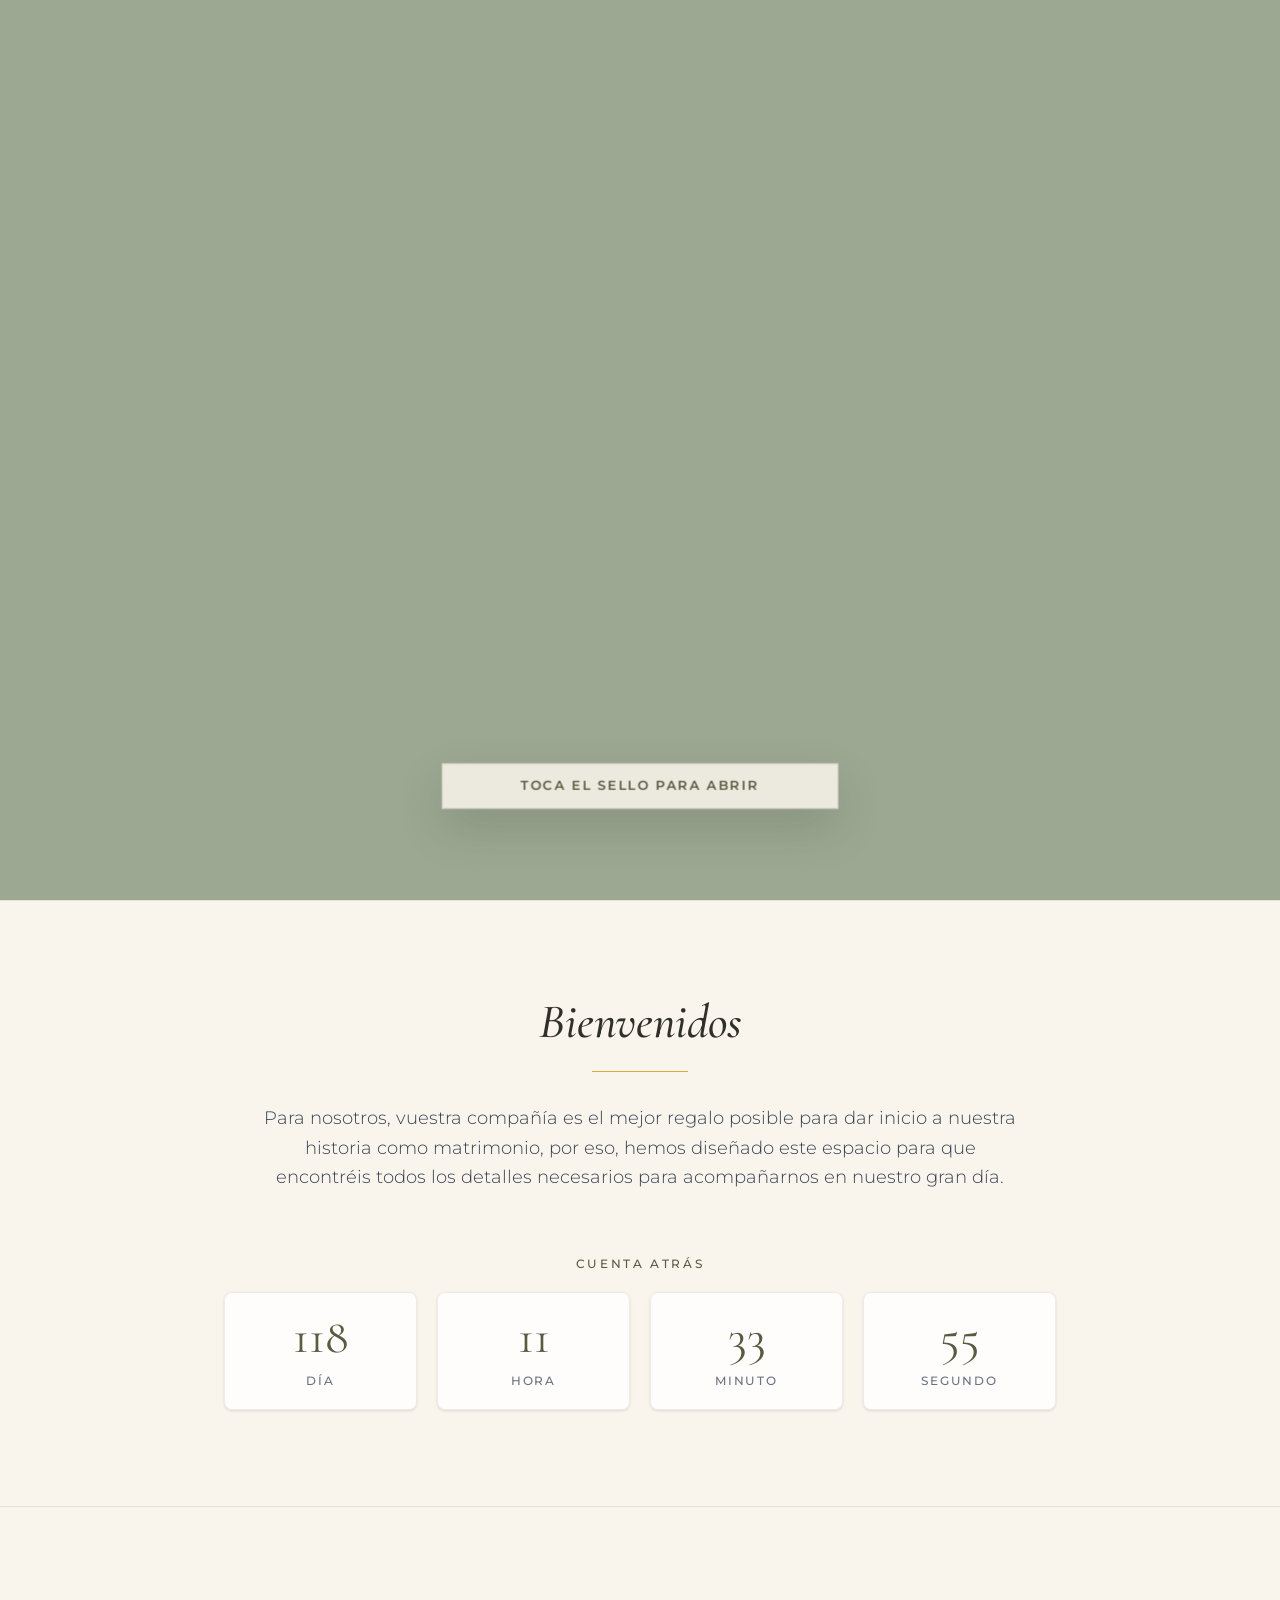
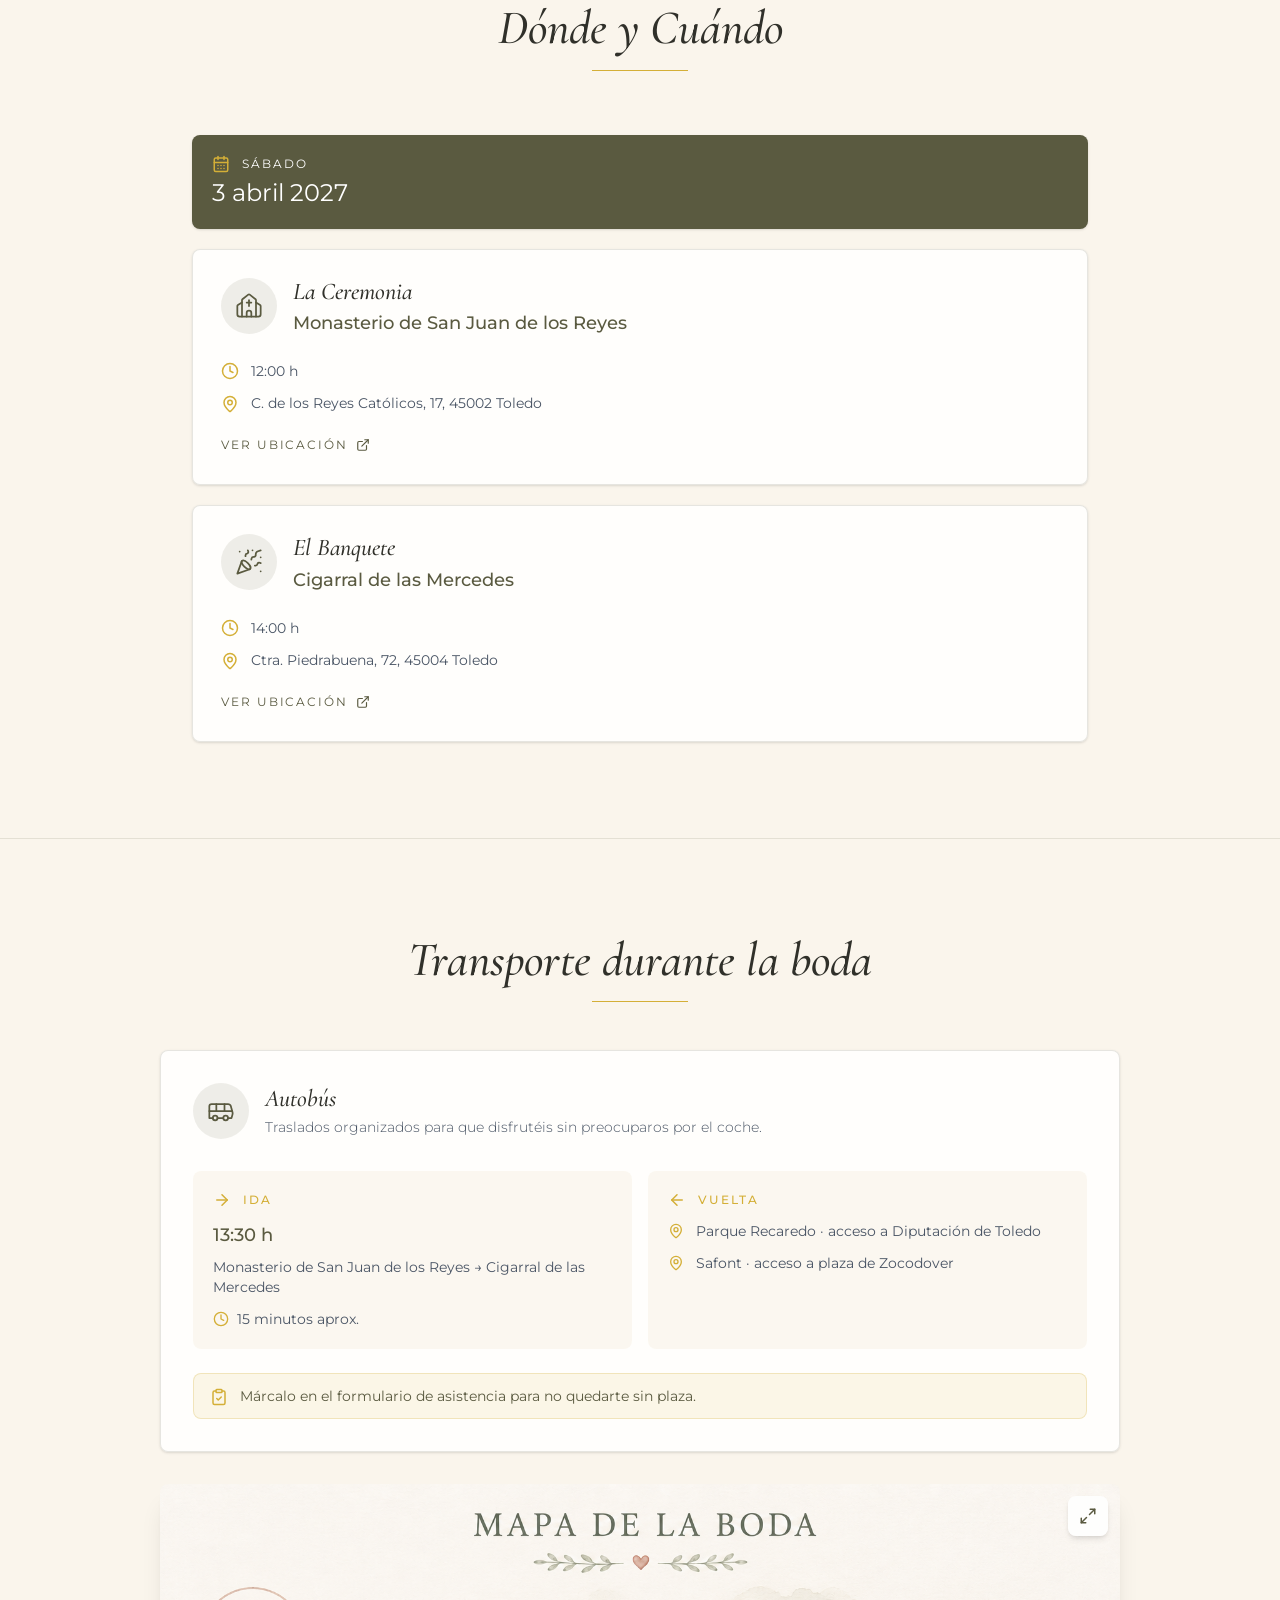
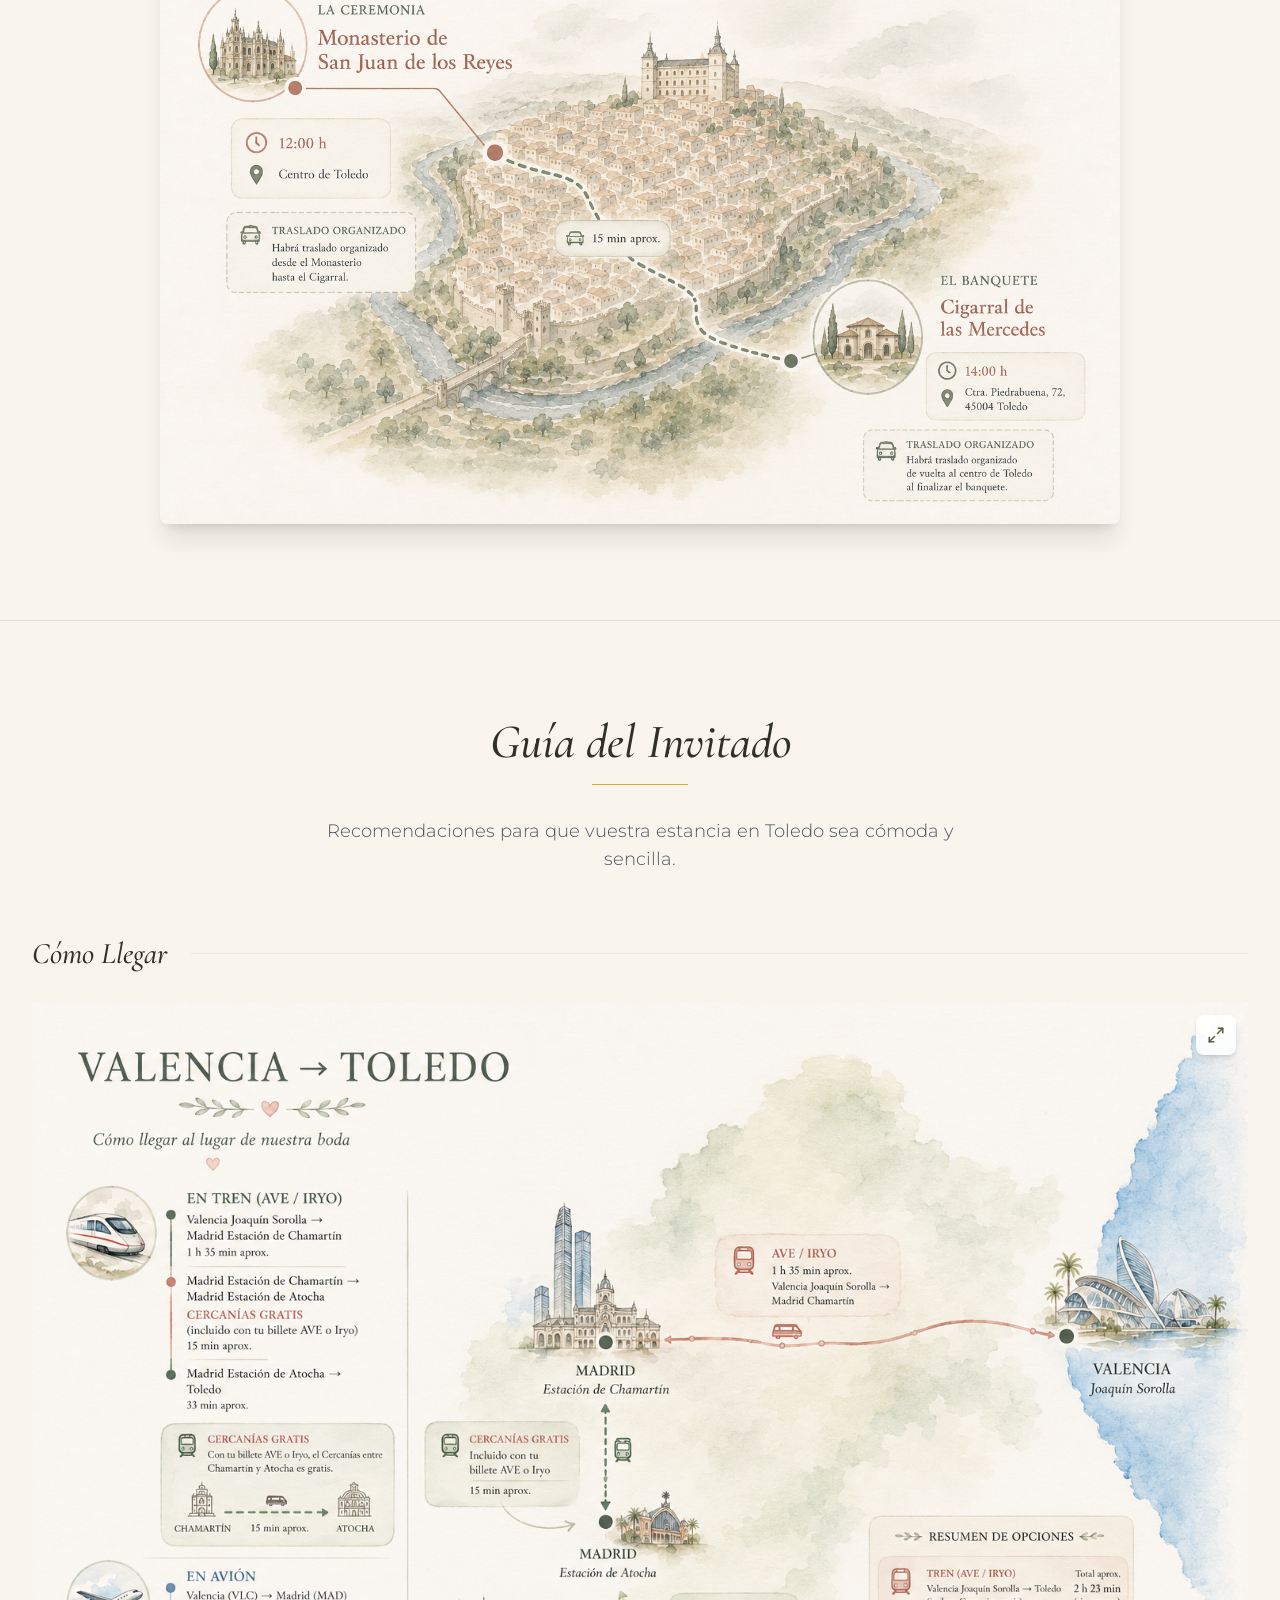
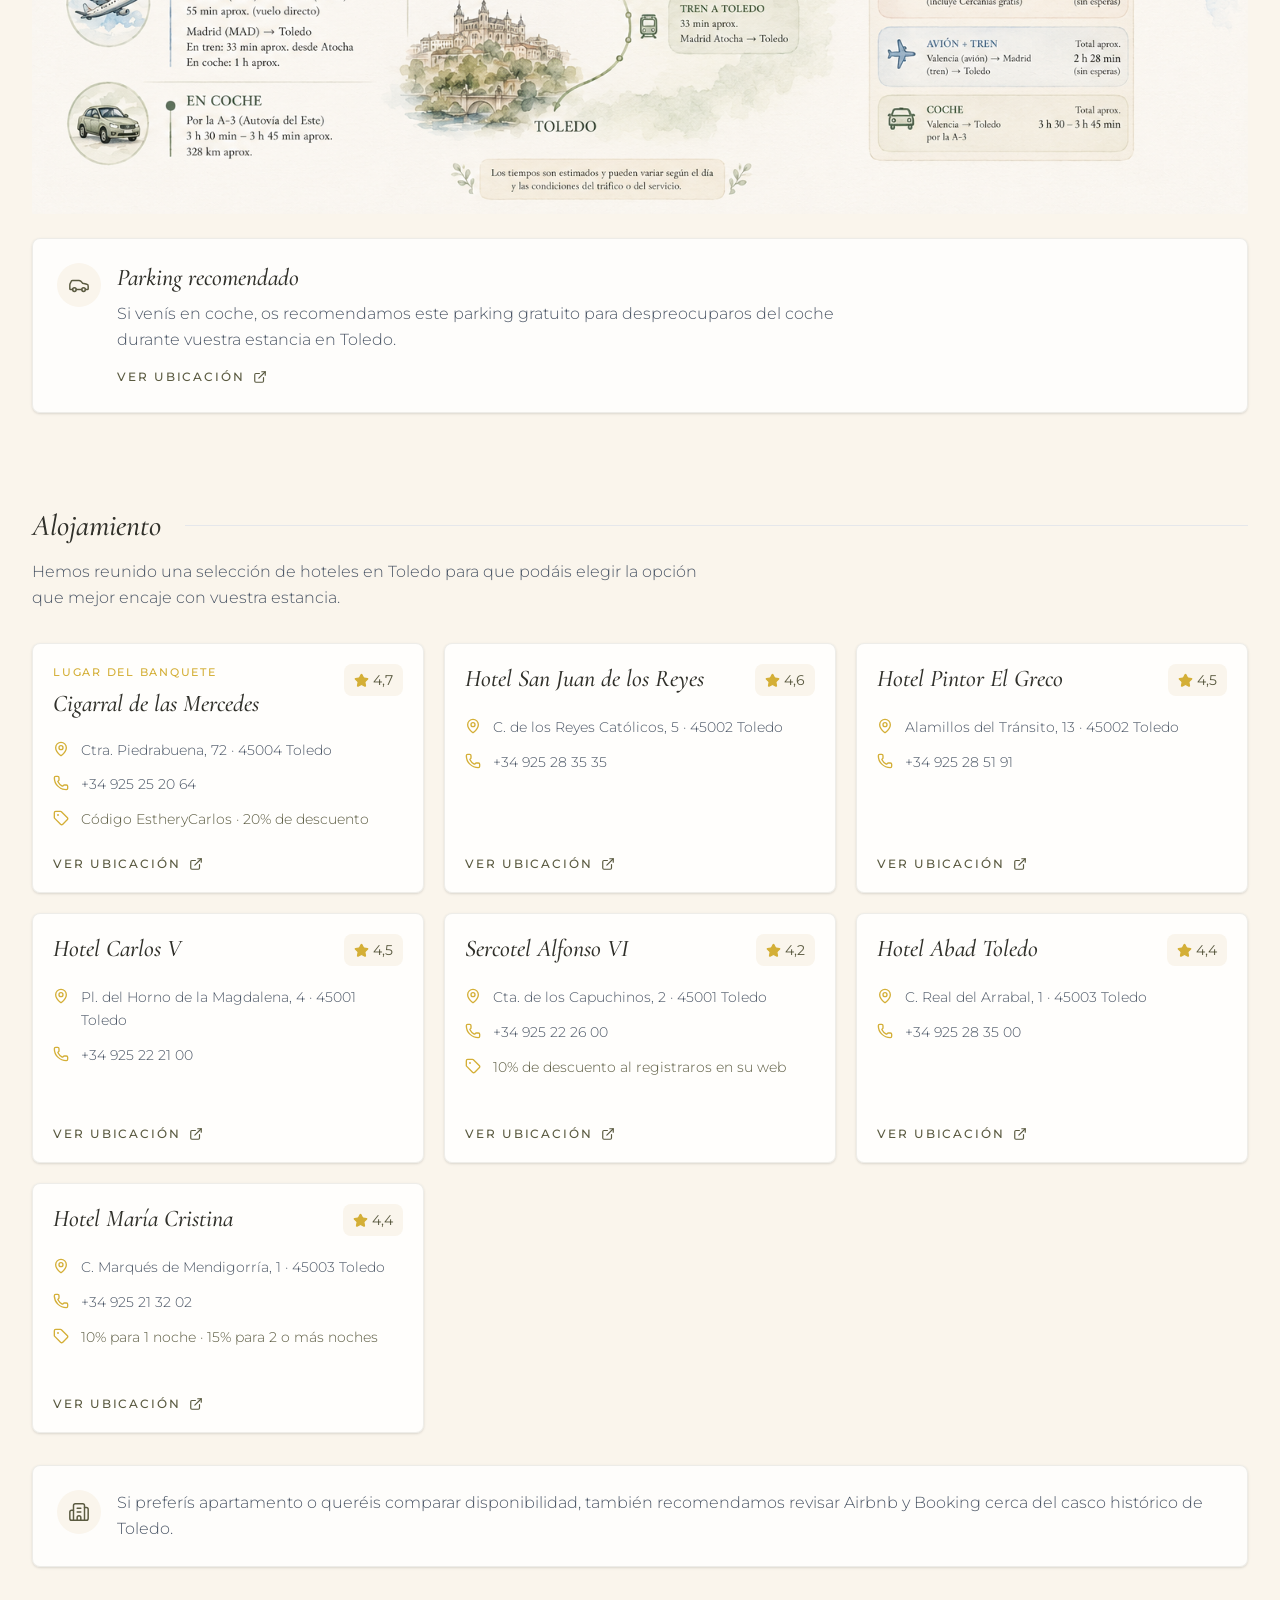
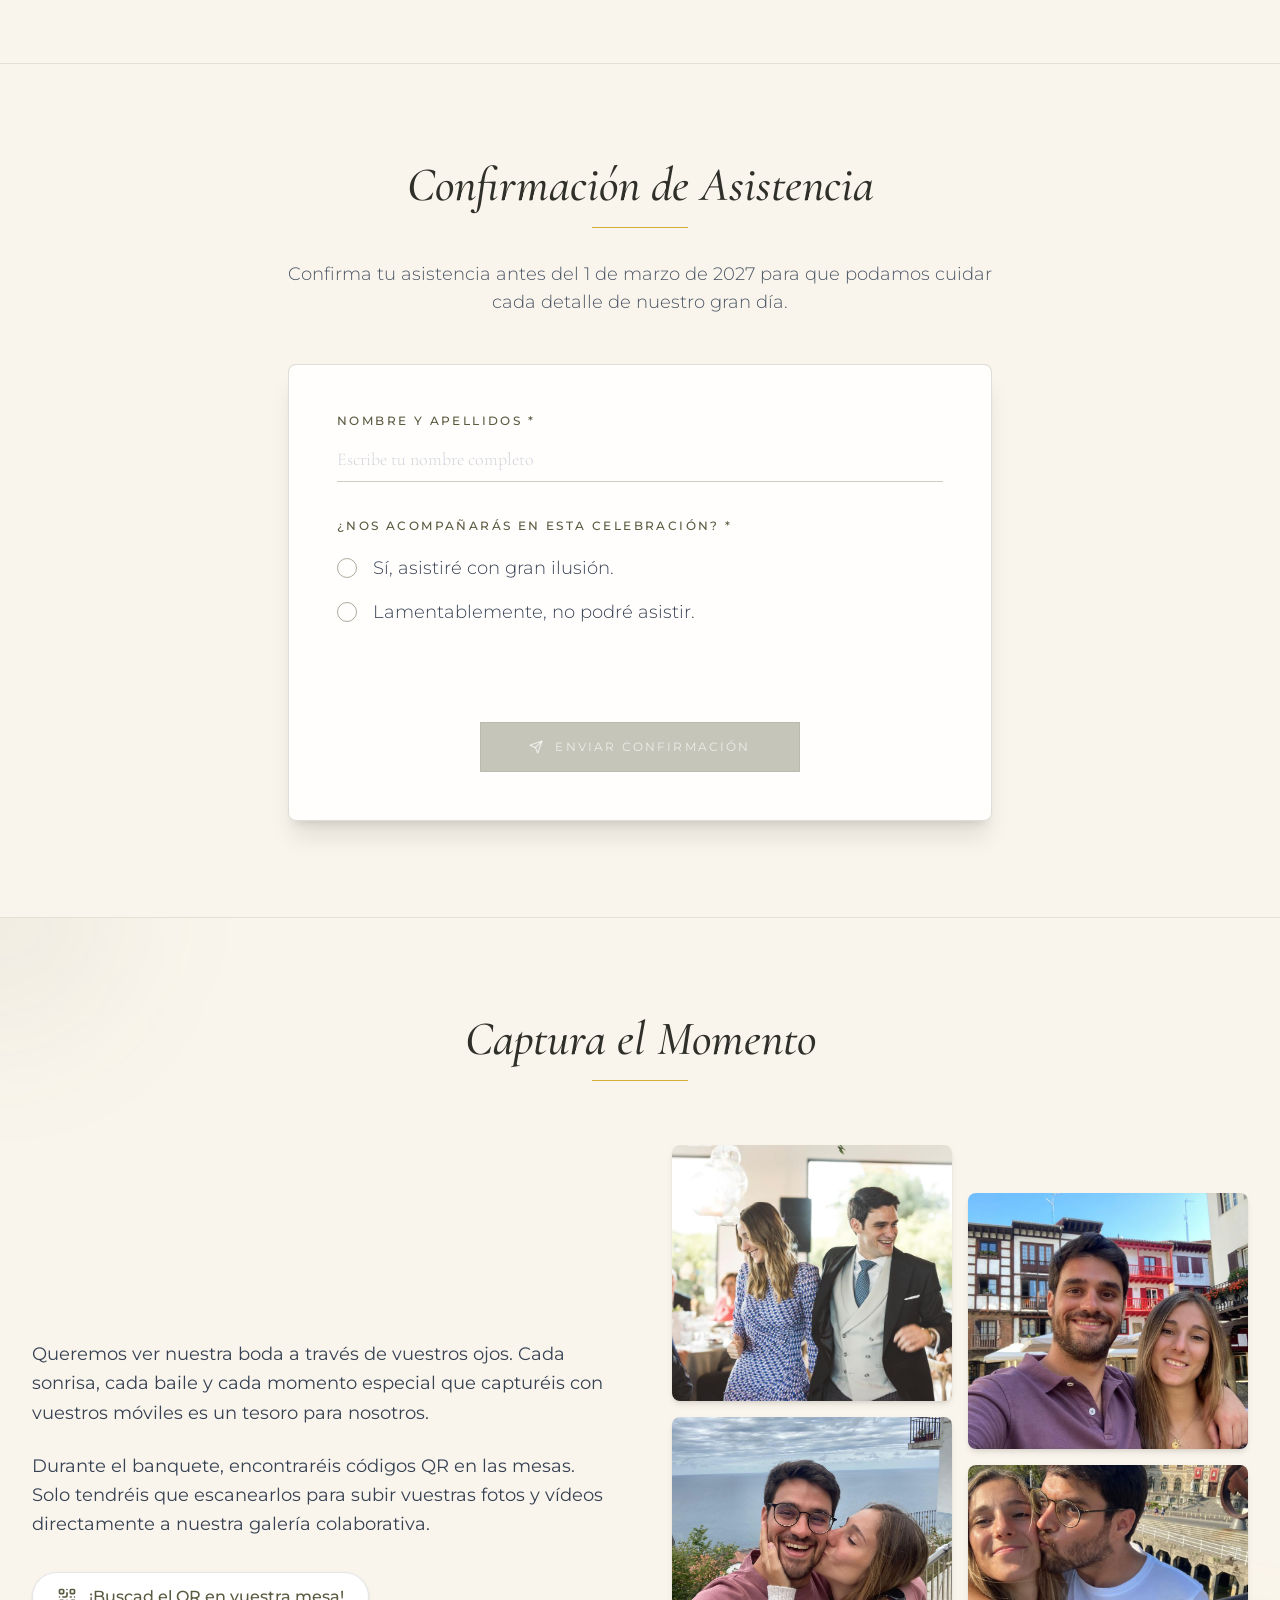
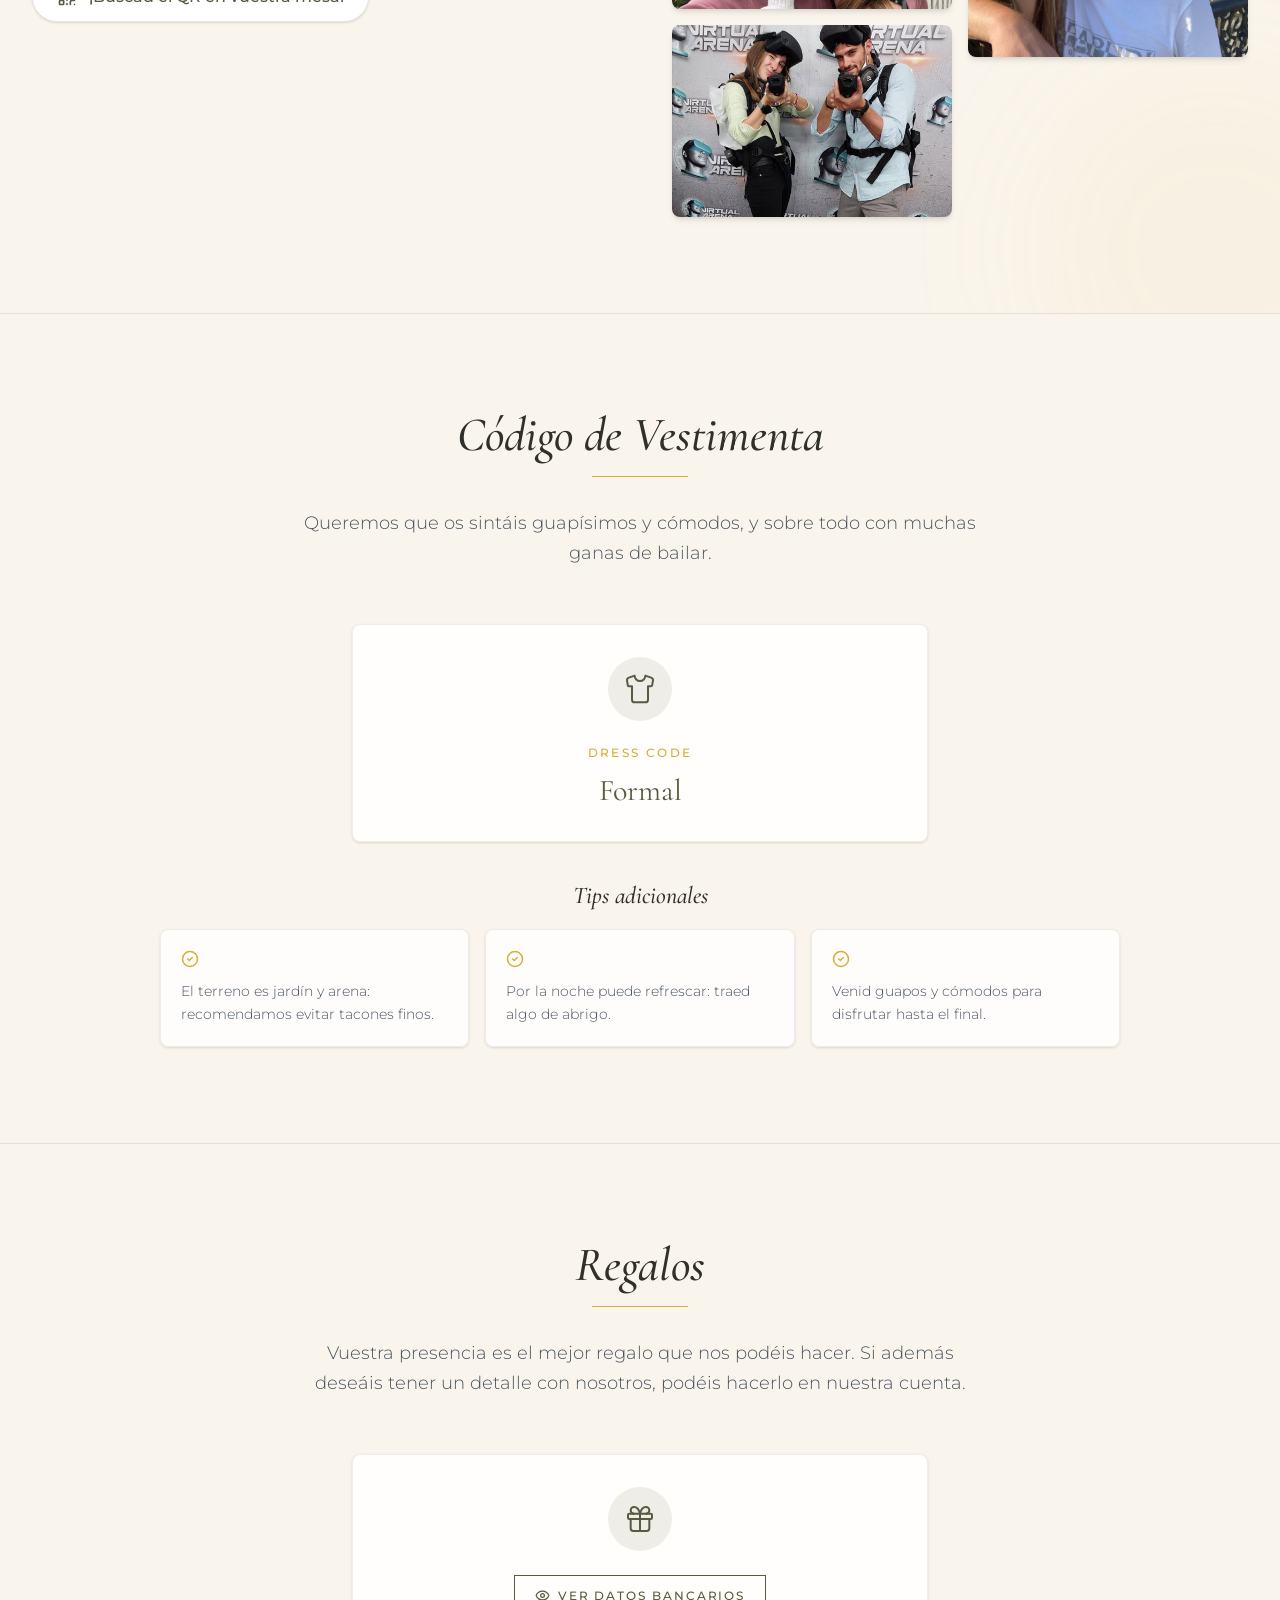
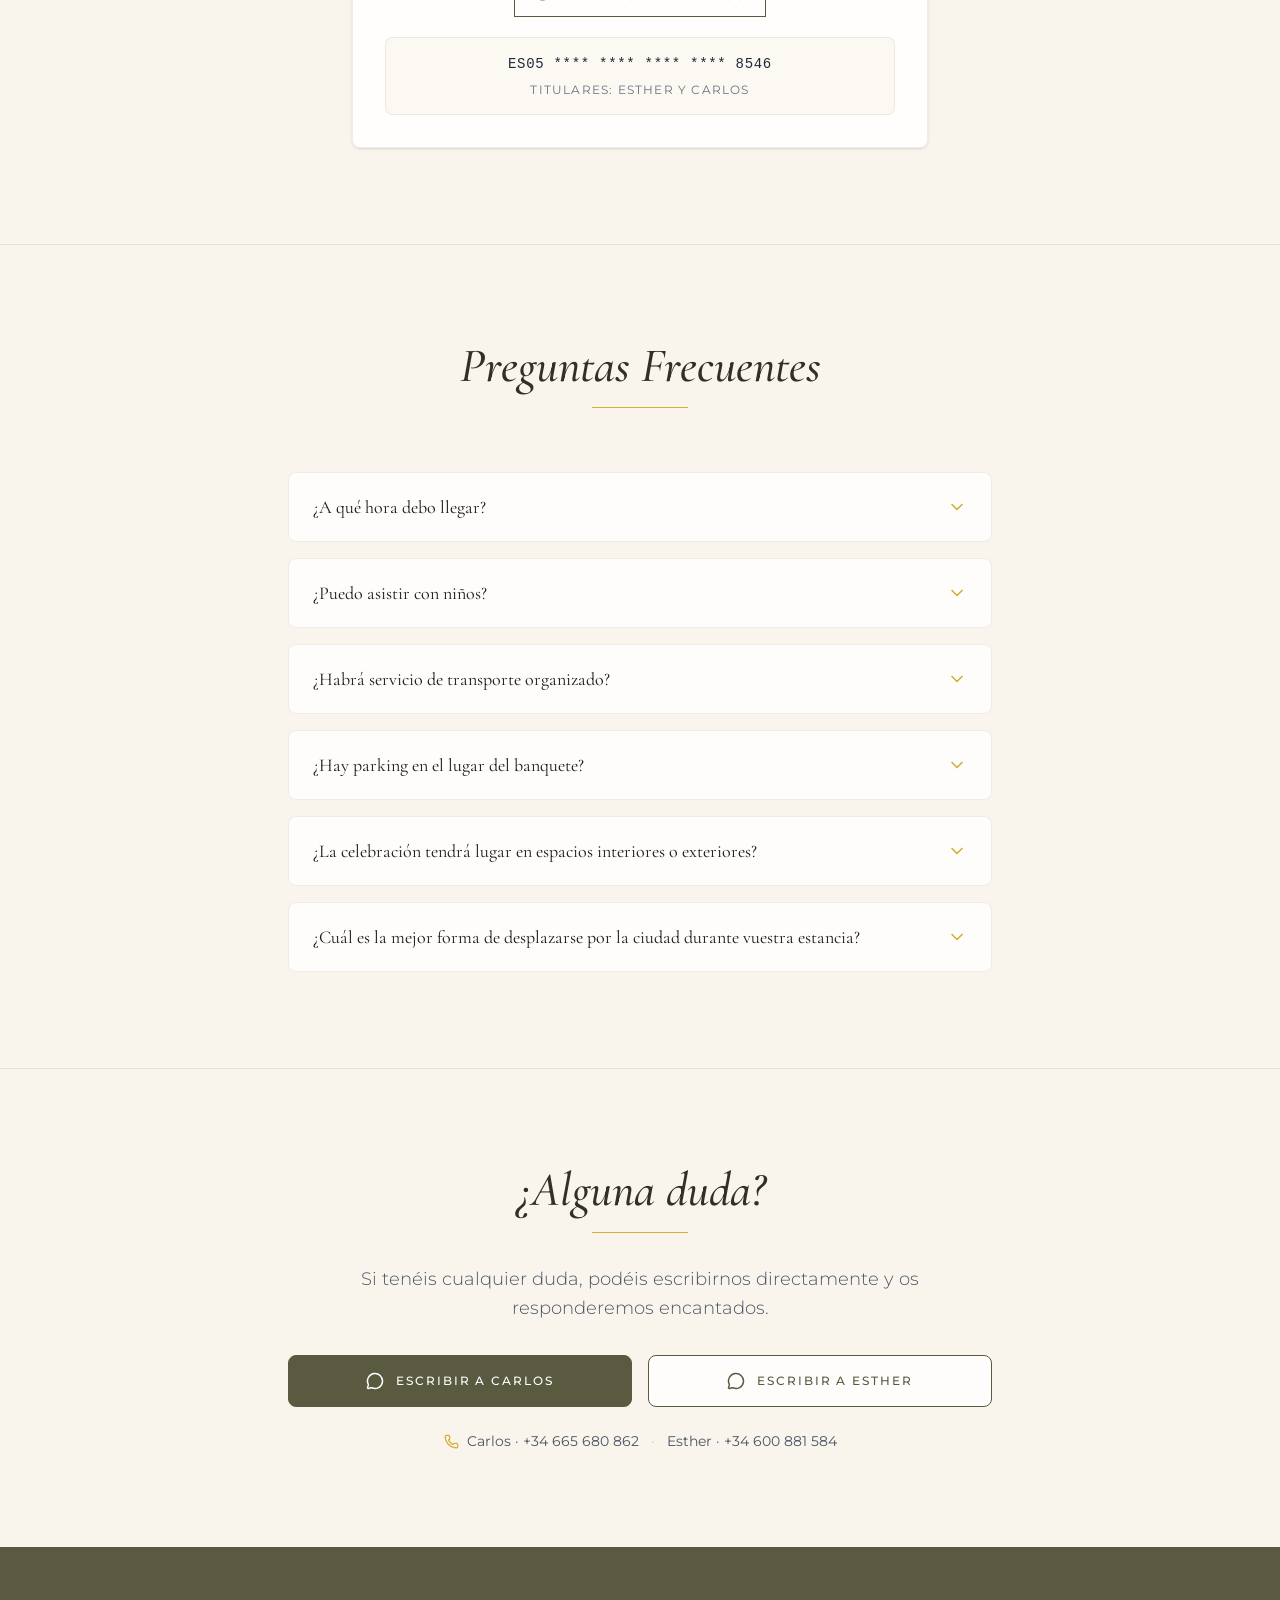
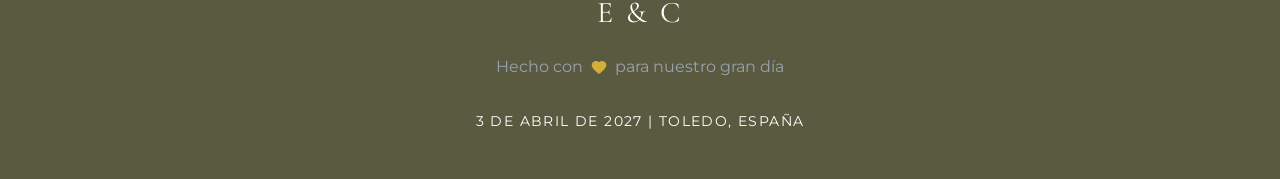
==== commit 66abec26: "Add files via upload" ====
--- a/index.html
+++ b/index.html
@@ -7,7 +7,7 @@
     <link rel="preconnect" href="https://fonts.googleapis.com">
     <link rel="preconnect" href="https://fonts.gstatic.com" crossorigin>
     <link href="https://fonts.googleapis.com/css2?family=Cormorant+Garamond:ital,wght@0,300;0,400;0,500;0,600;0,700;1,400&family=Montserrat:wght@300;400;500;600&display=swap" rel="stylesheet">
-    <script type="module" crossorigin src="/index-D1YIYiN8.js"></script>
+    <script type="module" crossorigin src="/index-DaqDRjH0.js"></script>
     <link rel="stylesheet" crossorigin href="/index-faeyCGyZ.css">
   </head>
   <body>
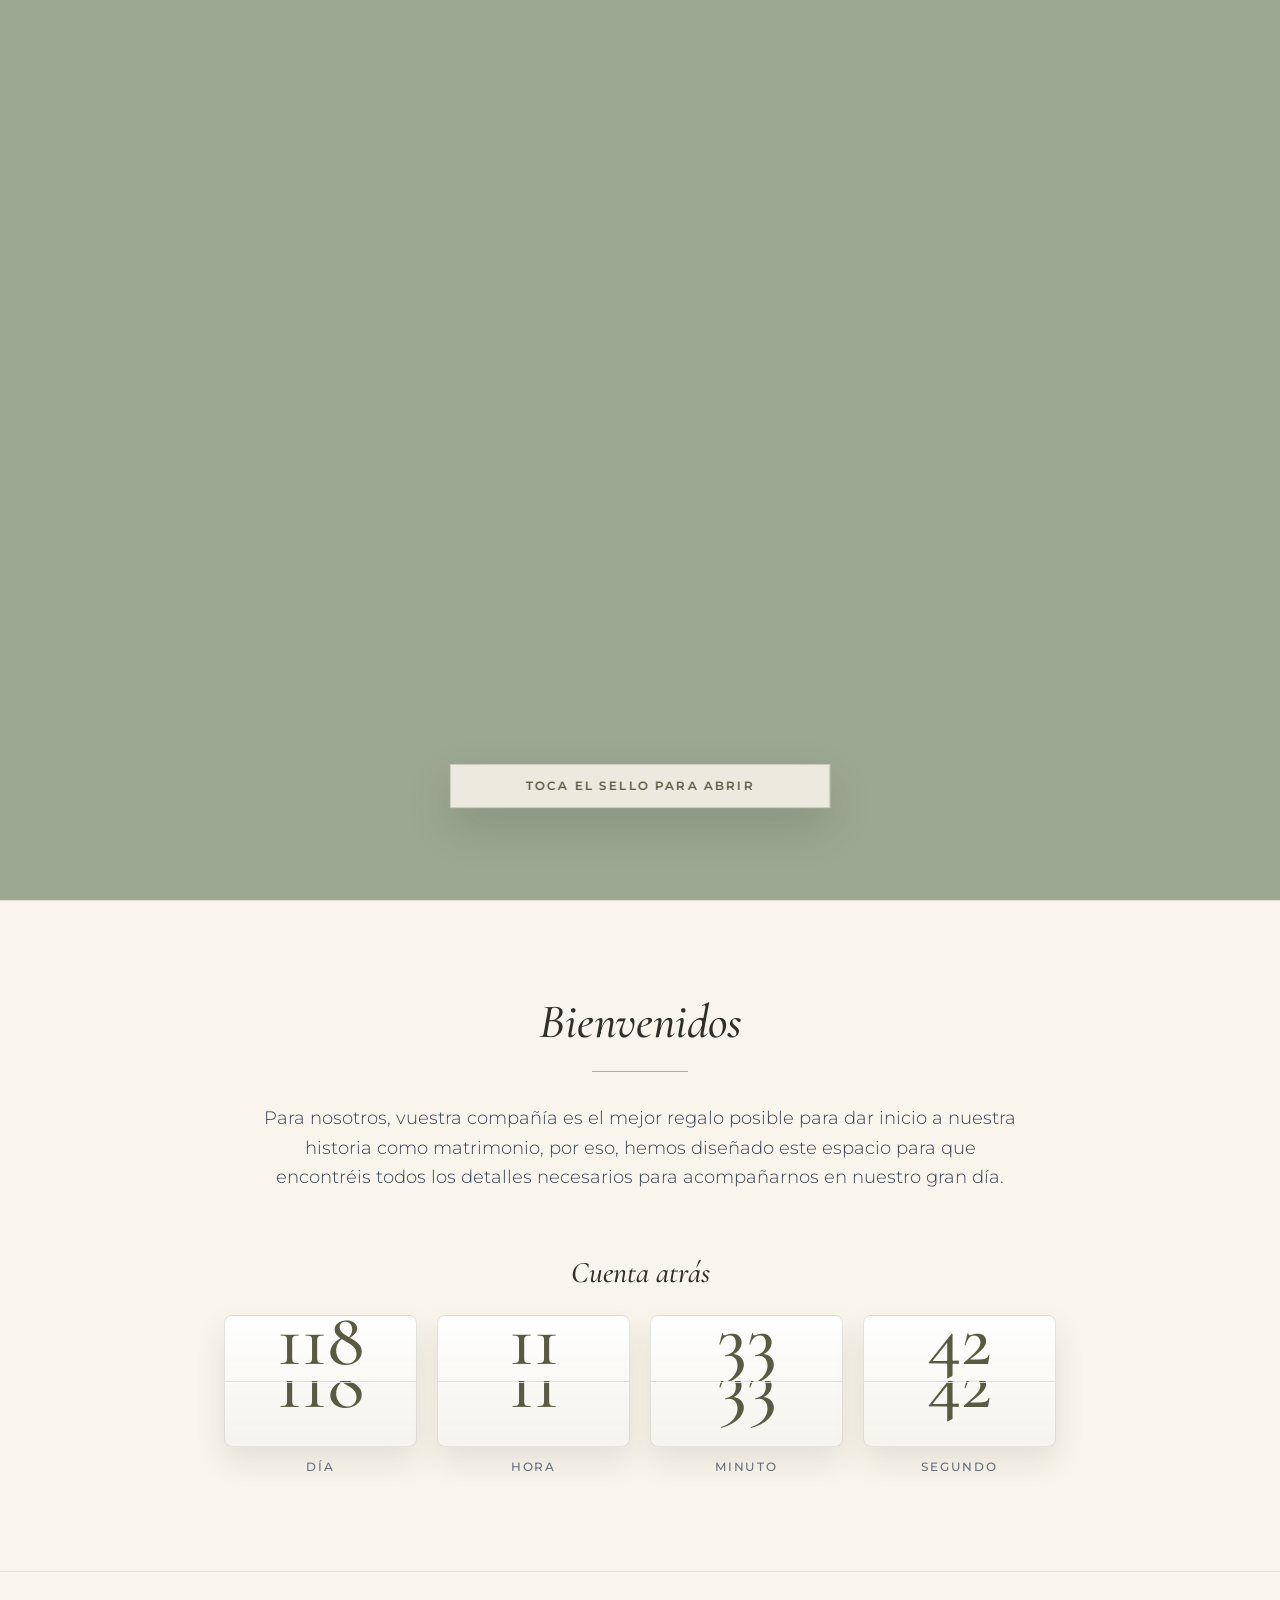
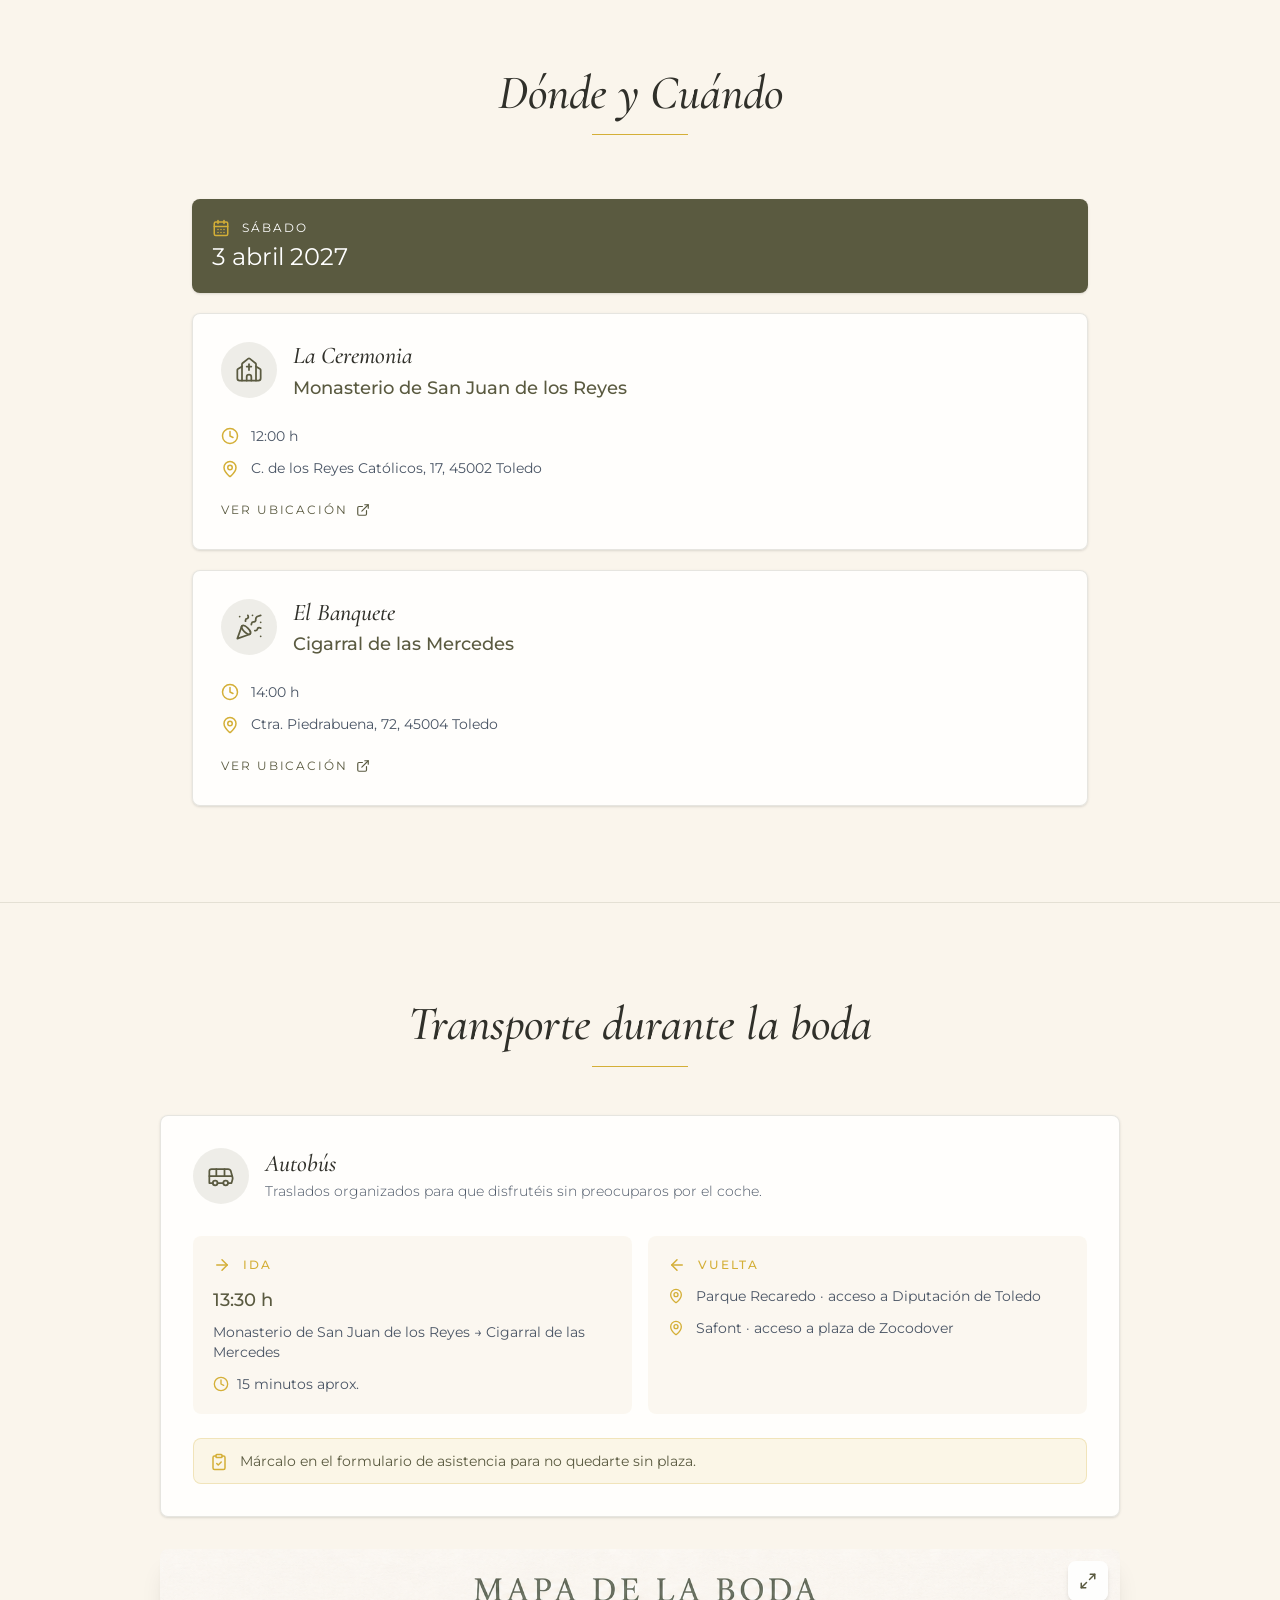
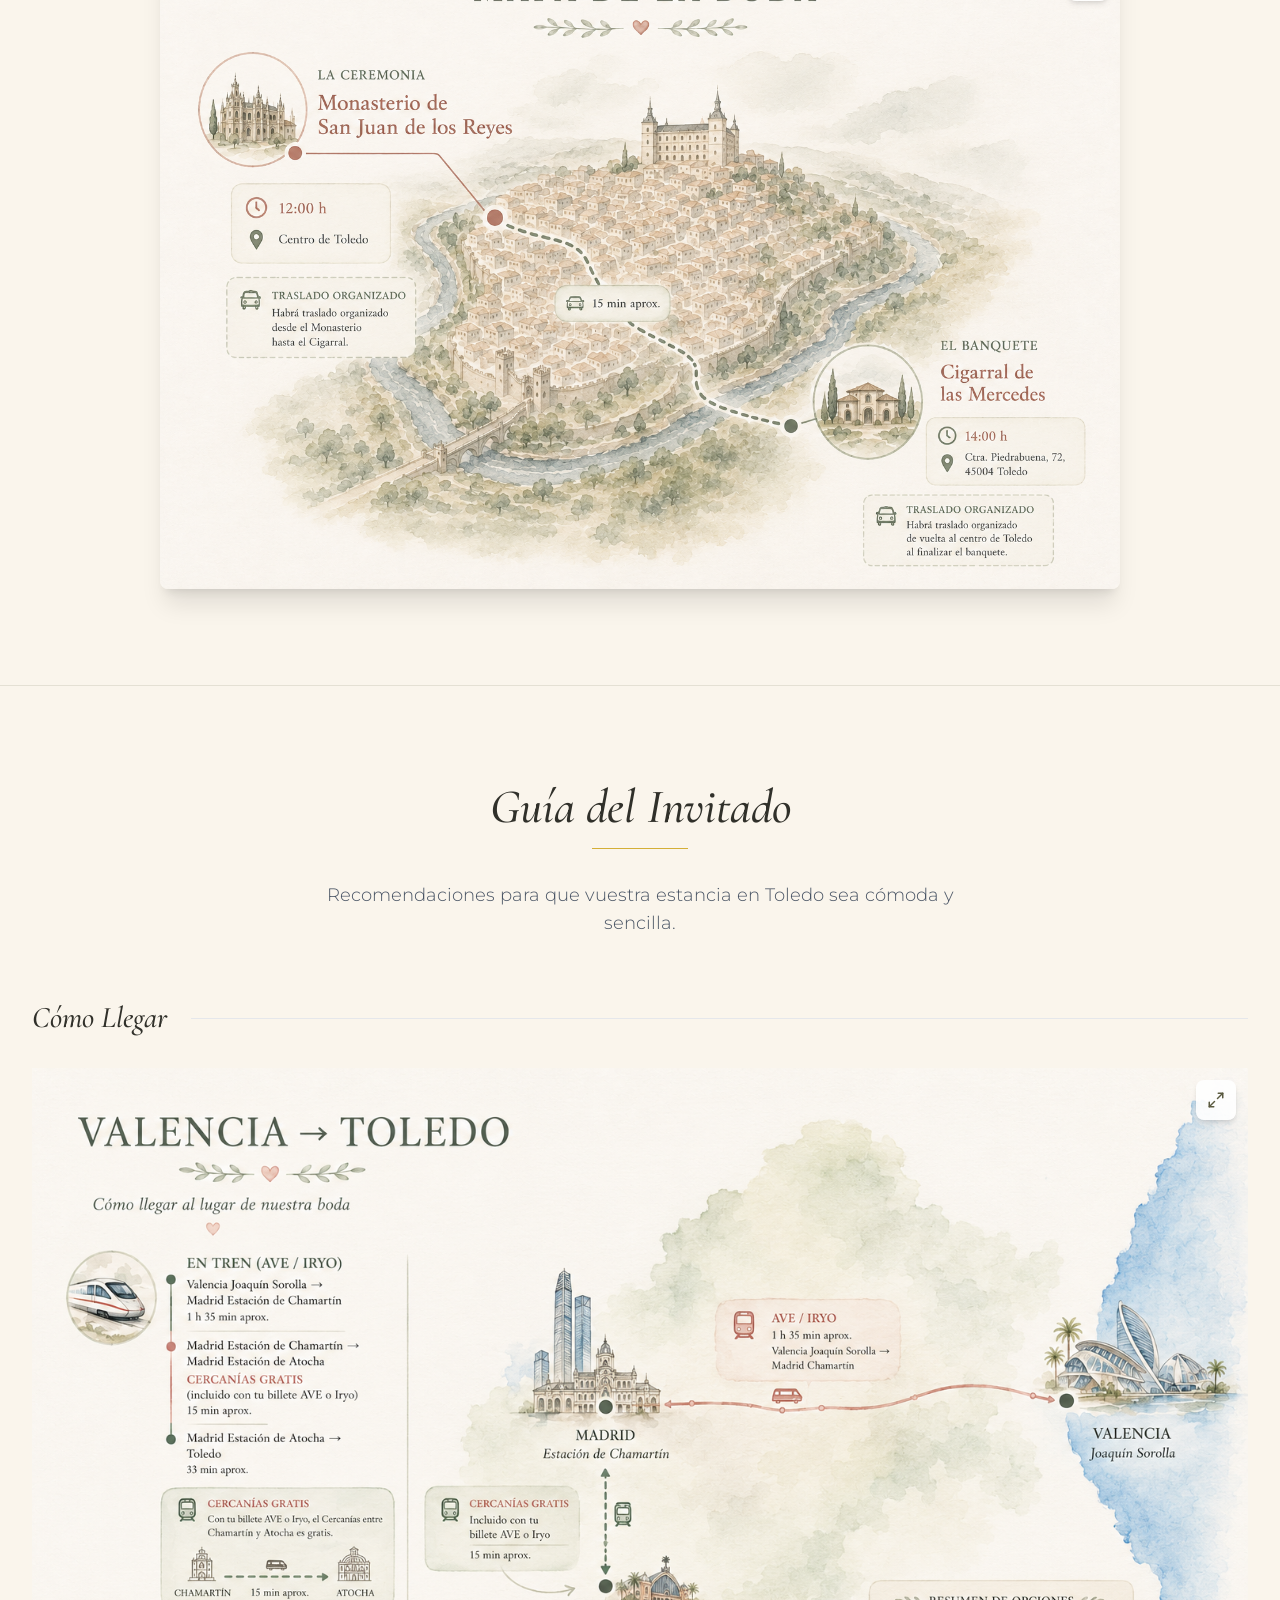
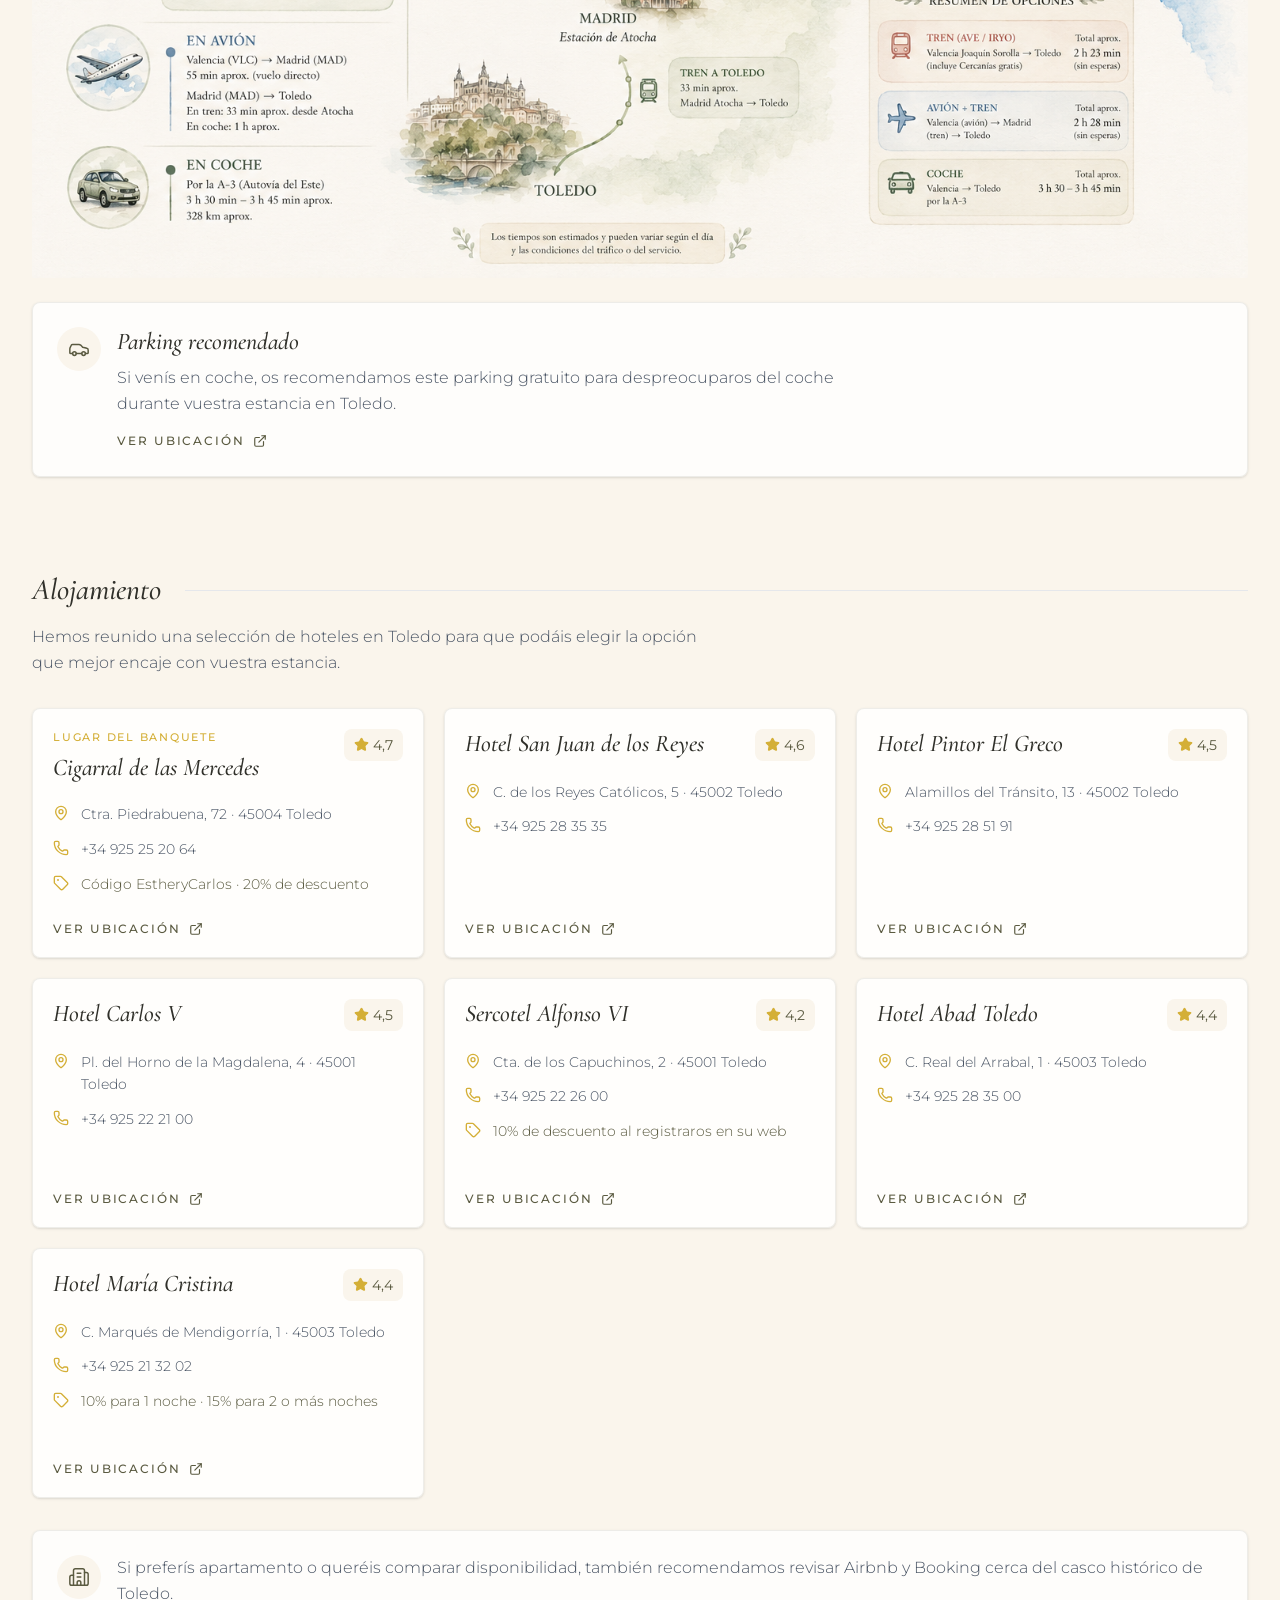
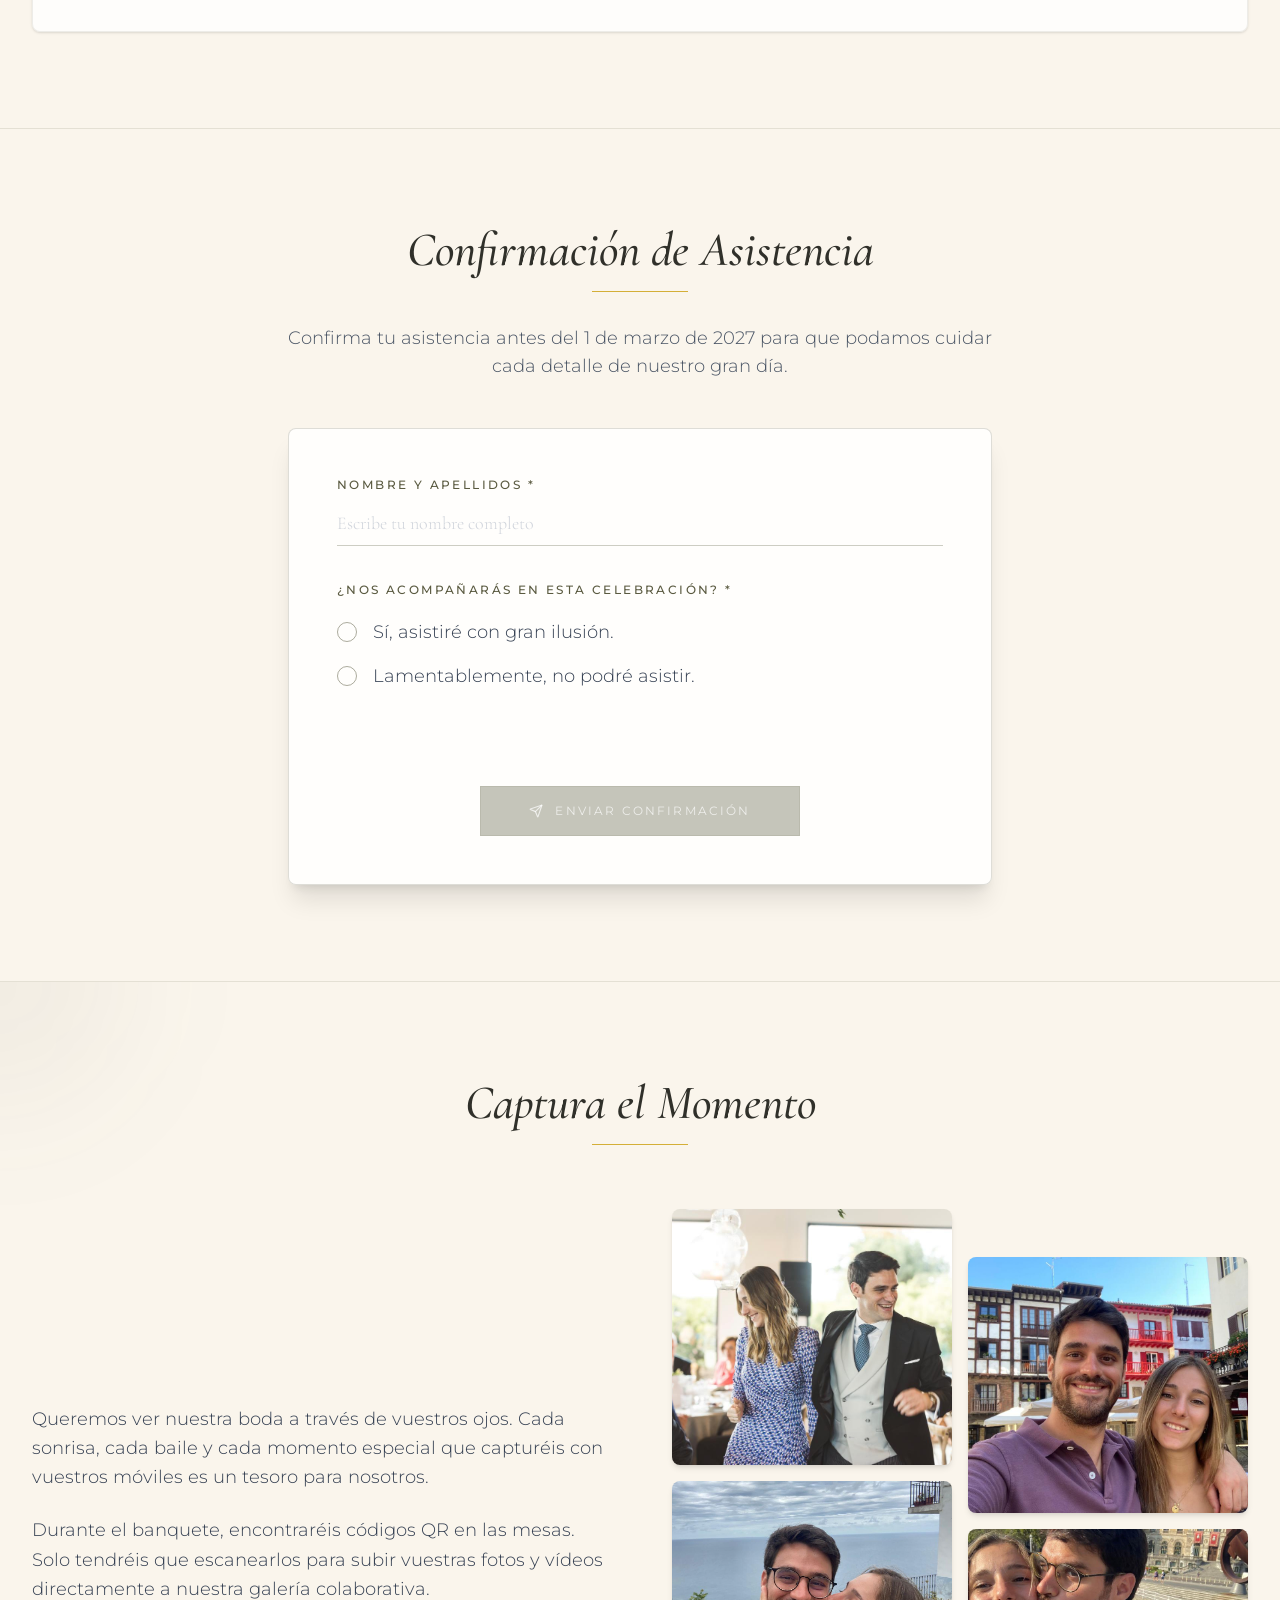
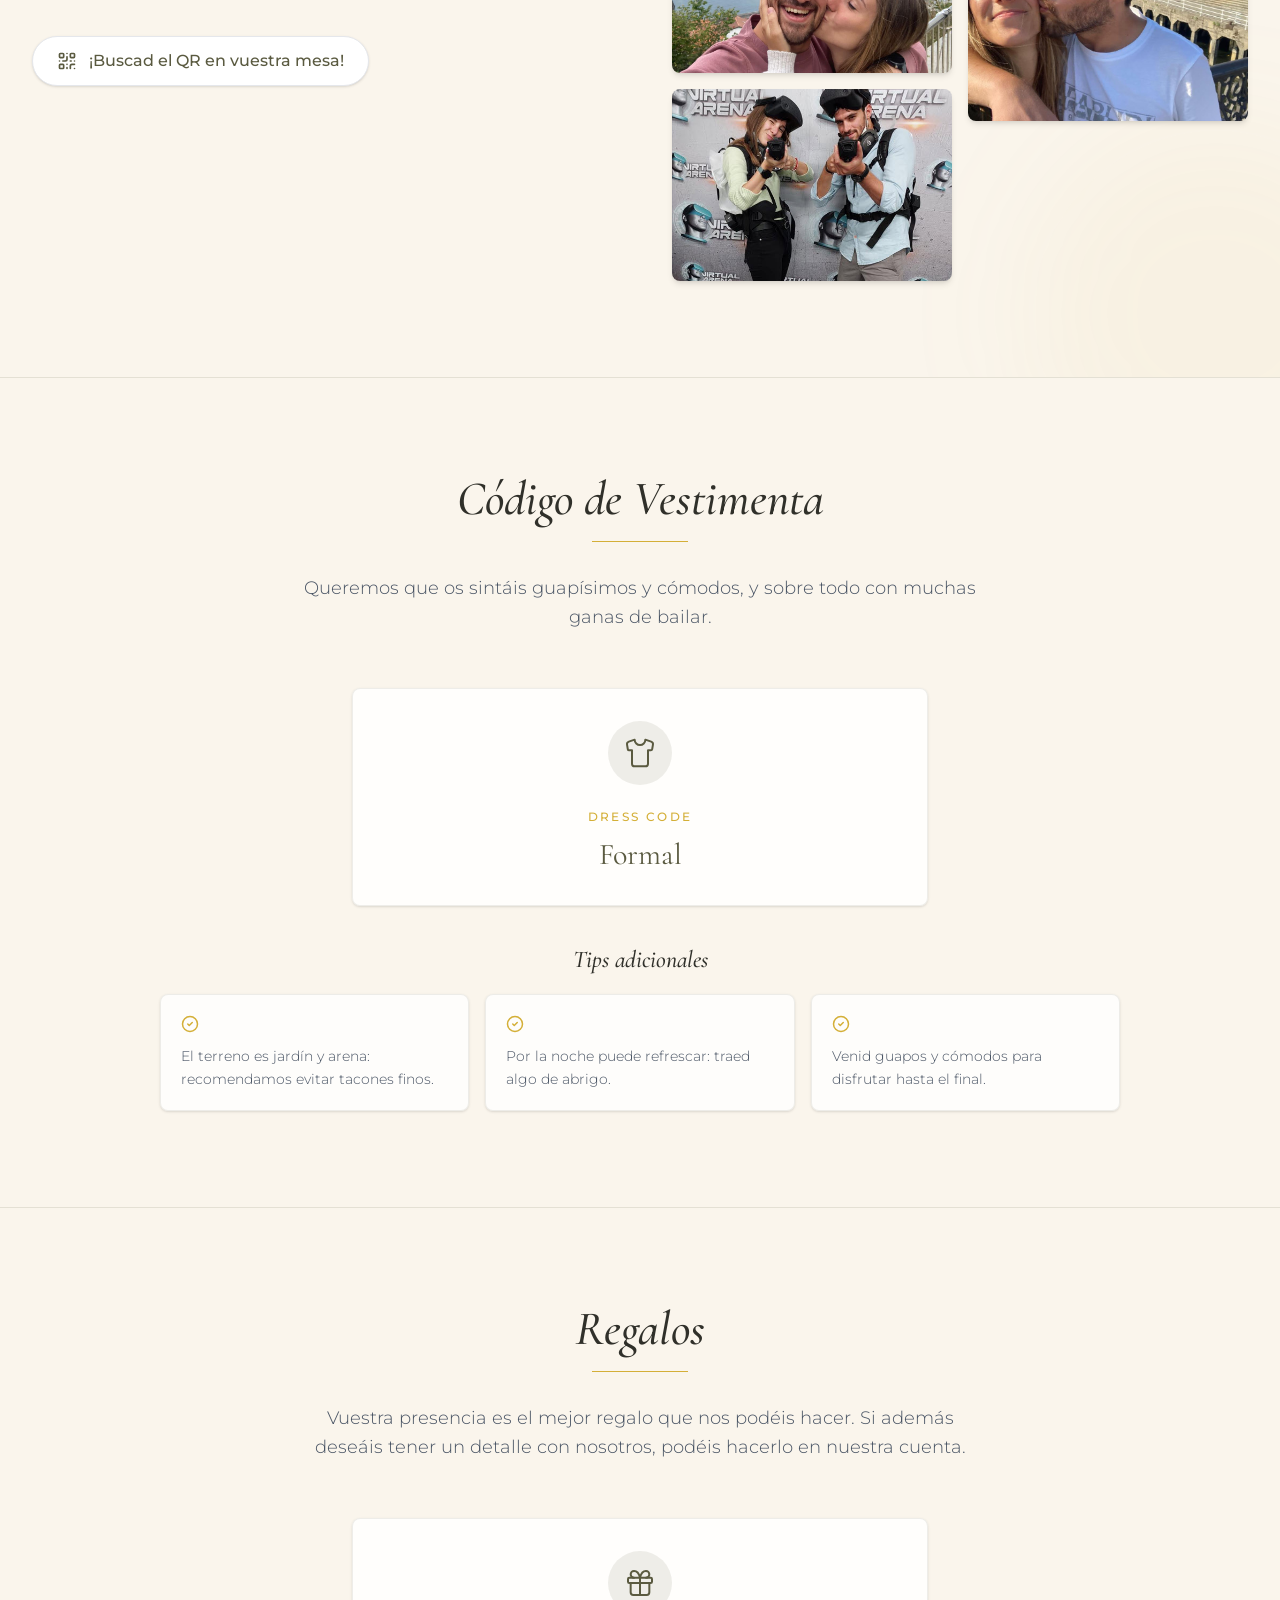
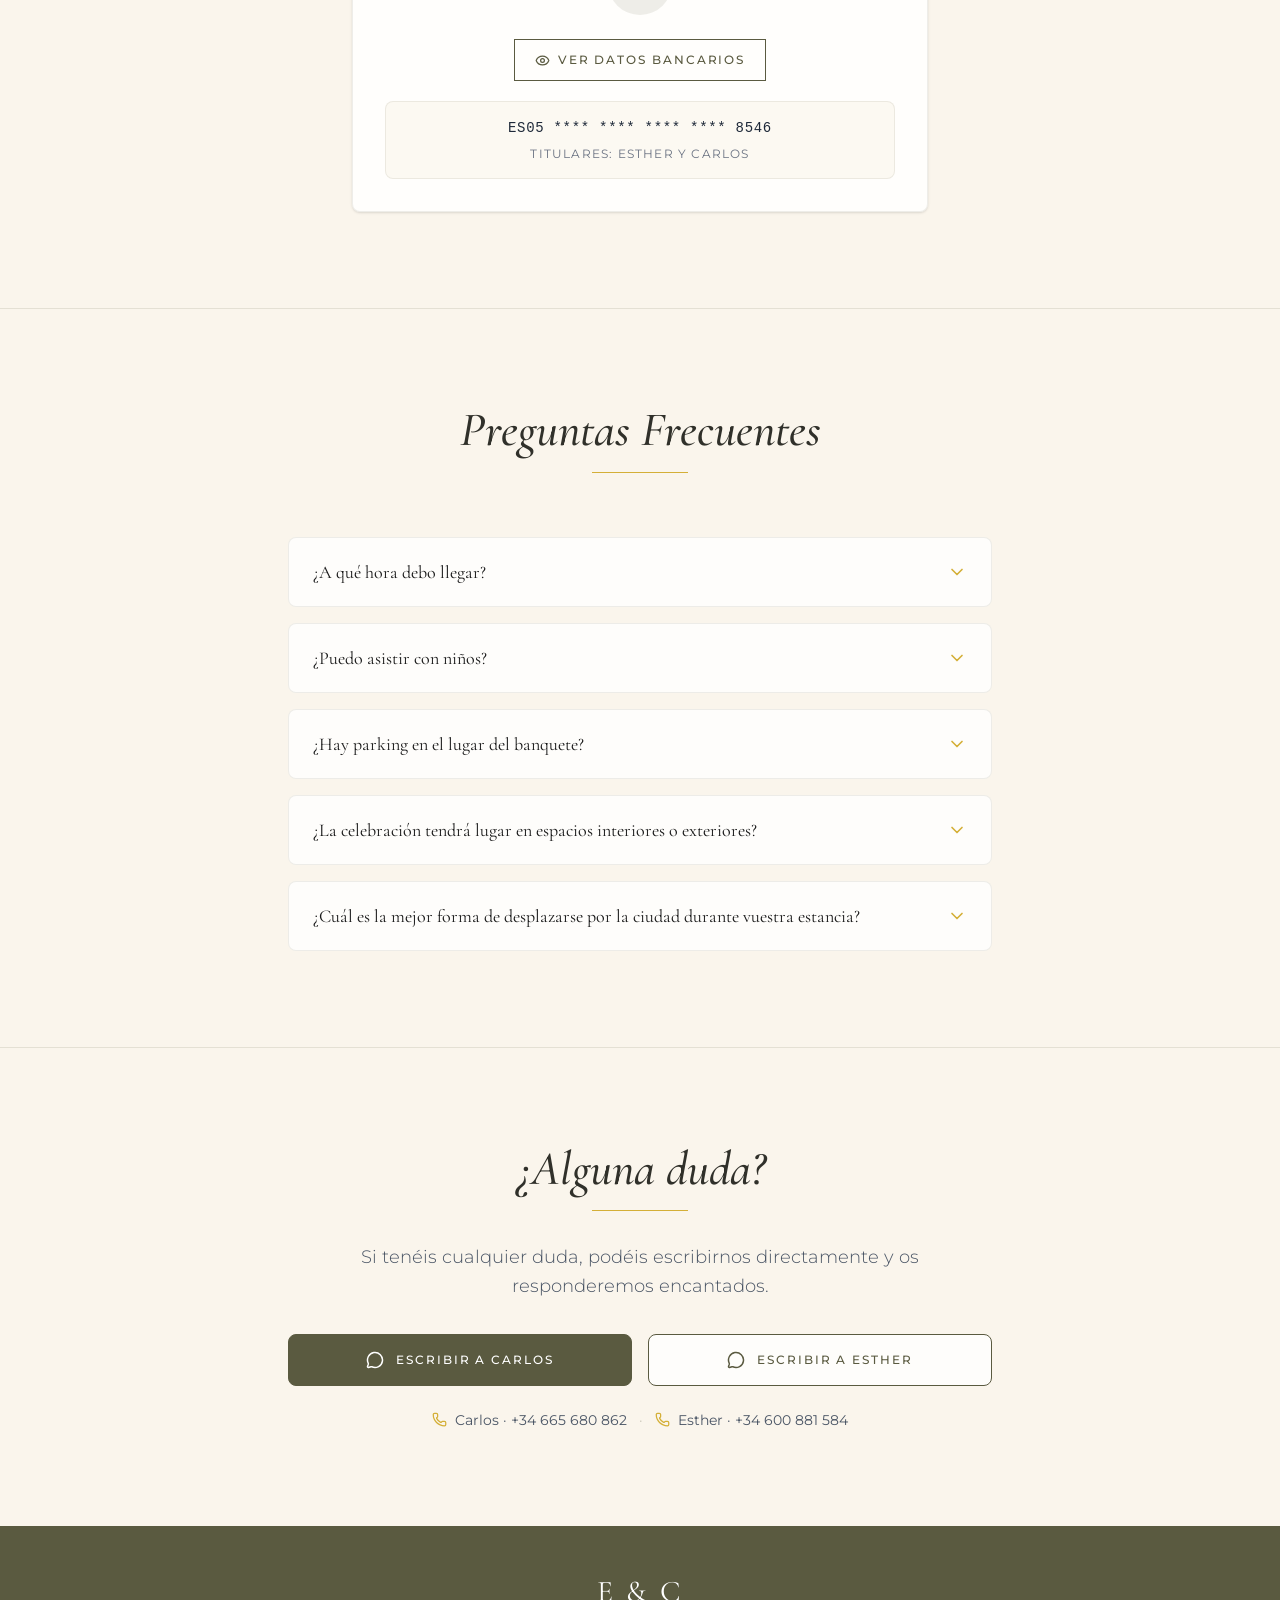
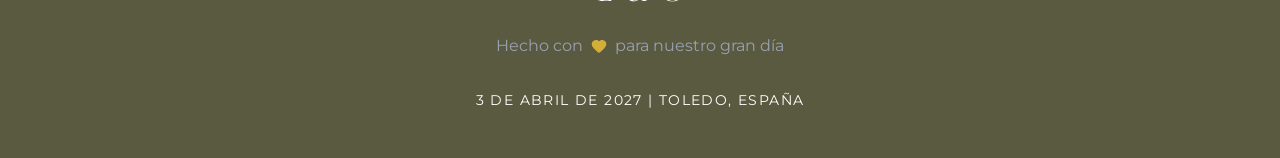
==== commit 4114e516: "Add files via upload" ====
--- a/index.html
+++ b/index.html
@@ -7,8 +7,8 @@
     <link rel="preconnect" href="https://fonts.googleapis.com">
     <link rel="preconnect" href="https://fonts.gstatic.com" crossorigin>
     <link href="https://fonts.googleapis.com/css2?family=Cormorant+Garamond:ital,wght@0,300;0,400;0,500;0,600;0,700;1,400&family=Montserrat:wght@300;400;500;600&display=swap" rel="stylesheet">
-    <script type="module" crossorigin src="/index-DaqDRjH0.js"></script>
-    <link rel="stylesheet" crossorigin href="/index-faeyCGyZ.css">
+    <script type="module" crossorigin src="/index-B73-FGY3.js"></script>
+    <link rel="stylesheet" crossorigin href="/index-CpWdYqQw.css">
   </head>
   <body>
     <div id="root"></div>
--- a/index-CpWdYqQw.css
+++ b/index-CpWdYqQw.css
@@ -0,0 +1 @@
+@import"https://fonts.googleapis.com/css2?family=Cormorant+Garamond:ital,wght@0,300;0,400;0,500;0,600;0,700;1,400&family=Montserrat:wght@300;400;500;600&family=Great+Vibes&display=swap";/*! tailwindcss v4.2.2 | MIT License | https://tailwindcss.com */@layer properties{@supports (((-webkit-hyphens:none)) and (not (margin-trim:inline))) or ((-moz-orient:inline) and (not (color:rgb(from red r g b)))){*,:before,:after,::backdrop{--tw-translate-x:0;--tw-translate-y:0;--tw-translate-z:0;--tw-rotate-x:initial;--tw-rotate-y:initial;--tw-rotate-z:initial;--tw-skew-x:initial;--tw-skew-y:initial;--tw-space-y-reverse:0;--tw-space-x-reverse:0;--tw-border-style:solid;--tw-leading:initial;--tw-font-weight:initial;--tw-tracking:initial;--tw-shadow:0 0 #0000;--tw-shadow-color:initial;--tw-shadow-alpha:100%;--tw-inset-shadow:0 0 #0000;--tw-inset-shadow-color:initial;--tw-inset-shadow-alpha:100%;--tw-ring-color:initial;--tw-ring-shadow:0 0 #0000;--tw-inset-ring-color:initial;--tw-inset-ring-shadow:0 0 #0000;--tw-ring-inset:initial;--tw-ring-offset-width:0px;--tw-ring-offset-color:#fff;--tw-ring-offset-shadow:0 0 #0000;--tw-blur:initial;--tw-brightness:initial;--tw-contrast:initial;--tw-grayscale:initial;--tw-hue-rotate:initial;--tw-invert:initial;--tw-opacity:initial;--tw-saturate:initial;--tw-sepia:initial;--tw-drop-shadow:initial;--tw-drop-shadow-color:initial;--tw-drop-shadow-alpha:100%;--tw-drop-shadow-size:initial;--tw-backdrop-blur:initial;--tw-backdrop-brightness:initial;--tw-backdrop-contrast:initial;--tw-backdrop-grayscale:initial;--tw-backdrop-hue-rotate:initial;--tw-backdrop-invert:initial;--tw-backdrop-opacity:initial;--tw-backdrop-saturate:initial;--tw-backdrop-sepia:initial;--tw-duration:initial;--tw-ease:initial}}}@layer theme{:root,:host{--font-sans:"Montserrat", ui-sans-serif, system-ui, sans-serif;--font-serif:"Cormorant Garamond", ui-serif, Georgia, serif;--font-mono:ui-monospace, SFMono-Regular, Menlo, Monaco, Consolas, "Liberation Mono", "Courier New", monospace;--color-gray-200:oklch(92.8% .006 264.531);--color-gray-300:oklch(87.2% .01 258.338);--color-gray-400:oklch(70.7% .022 261.325);--color-gray-500:oklch(55.1% .027 264.364);--color-gray-600:oklch(44.6% .03 256.802);--color-gray-700:oklch(37.3% .034 259.733);--color-gray-800:oklch(27.8% .033 256.848);--color-black:#000;--color-white:#fff;--spacing:.25rem;--container-xl:36rem;--container-2xl:42rem;--container-3xl:48rem;--container-4xl:56rem;--container-5xl:64rem;--container-7xl:80rem;--text-xs:.75rem;--text-xs--line-height:calc(1 / .75);--text-sm:.875rem;--text-sm--line-height:calc(1.25 / .875);--text-base:1rem;--text-base--line-height: 1.5 ;--text-lg:1.125rem;--text-lg--line-height:calc(1.75 / 1.125);--text-2xl:1.5rem;--text-2xl--line-height:calc(2 / 1.5);--text-3xl:1.875rem;--text-3xl--line-height: 1.2 ;--text-4xl:2.25rem;--text-4xl--line-height:calc(2.5 / 2.25);--text-5xl:3rem;--text-5xl--line-height:1;--text-6xl:3.75rem;--text-6xl--line-height:1;--font-weight-light:300;--font-weight-medium:500;--font-weight-semibold:600;--tracking-wide:.025em;--tracking-wider:.05em;--tracking-widest:.1em;--leading-tight:1.25;--leading-relaxed:1.625;--radius-lg:.5rem;--ease-in:cubic-bezier(.4, 0, 1, 1);--ease-out:cubic-bezier(0, 0, .2, 1);--ease-in-out:cubic-bezier(.4, 0, .2, 1);--animate-spin:spin 1s linear infinite;--animate-bounce:bounce 1s infinite;--blur-md:12px;--blur-3xl:64px;--default-transition-duration:.15s;--default-transition-timing-function:cubic-bezier(.4, 0, .2, 1);--default-font-family:var(--font-sans);--default-mono-font-family:var(--font-mono);--font-script:"Great Vibes", cursive;--color-primary:#5a5a40;--color-secondary:#faf5ec;--color-accent:#d4af37;--color-text:#1a1a1a;--color-heading:#30302a}}@layer base{*,:after,:before,::backdrop{box-sizing:border-box;border:0 solid;margin:0;padding:0}::file-selector-button{box-sizing:border-box;border:0 solid;margin:0;padding:0}html,:host{-webkit-text-size-adjust:100%;-moz-tab-size:4;tab-size:4;line-height:1.5;font-family:var(--default-font-family,ui-sans-serif, system-ui, sans-serif, "Apple Color Emoji", "Segoe UI Emoji", "Segoe UI Symbol", "Noto Color Emoji");font-feature-settings:var(--default-font-feature-settings,normal);font-variation-settings:var(--default-font-variation-settings,normal);-webkit-tap-highlight-color:transparent}hr{height:0;color:inherit;border-top-width:1px}abbr:where([title]){-webkit-text-decoration:underline dotted;text-decoration:underline dotted}h1,h2,h3,h4,h5,h6{font-size:inherit;font-weight:inherit}a{color:inherit;-webkit-text-decoration:inherit;text-decoration:inherit}b,strong{font-weight:bolder}code,kbd,samp,pre{font-family:var(--default-mono-font-family,ui-monospace, SFMono-Regular, Menlo, Monaco, Consolas, "Liberation Mono", "Courier New", monospace);font-feature-settings:var(--default-mono-font-feature-settings,normal);font-variation-settings:var(--default-mono-font-variation-settings,normal);font-size:1em}small{font-size:80%}sub,sup{vertical-align:baseline;font-size:75%;line-height:0;position:relative}sub{bottom:-.25em}sup{top:-.5em}table{text-indent:0;border-color:inherit;border-collapse:collapse}:-moz-focusring{outline:auto}progress{vertical-align:baseline}summary{display:list-item}ol,ul,menu{list-style:none}img,svg,video,canvas,audio,iframe,embed,object{vertical-align:middle;display:block}img,video{max-width:100%;height:auto}button,input,select,optgroup,textarea{font:inherit;font-feature-settings:inherit;font-variation-settings:inherit;letter-spacing:inherit;color:inherit;opacity:1;background-color:#0000;border-radius:0}::file-selector-button{font:inherit;font-feature-settings:inherit;font-variation-settings:inherit;letter-spacing:inherit;color:inherit;opacity:1;background-color:#0000;border-radius:0}:where(select:is([multiple],[size])) optgroup{font-weight:bolder}:where(select:is([multiple],[size])) optgroup option{padding-inline-start:20px}::file-selector-button{margin-inline-end:4px}::placeholder{opacity:1}@supports (not ((-webkit-appearance:-apple-pay-button))) or (contain-intrinsic-size:1px){::placeholder{color:currentColor}@supports (color:color-mix(in lab,red,red)){::placeholder{color:color-mix(in oklab,currentcolor 50%,transparent)}}}textarea{resize:vertical}::-webkit-search-decoration{-webkit-appearance:none}::-webkit-date-and-time-value{min-height:1lh;text-align:inherit}::-webkit-datetime-edit{display:inline-flex}::-webkit-datetime-edit-fields-wrapper{padding:0}::-webkit-datetime-edit{padding-block:0}::-webkit-datetime-edit-year-field{padding-block:0}::-webkit-datetime-edit-month-field{padding-block:0}::-webkit-datetime-edit-day-field{padding-block:0}::-webkit-datetime-edit-hour-field{padding-block:0}::-webkit-datetime-edit-minute-field{padding-block:0}::-webkit-datetime-edit-second-field{padding-block:0}::-webkit-datetime-edit-millisecond-field{padding-block:0}::-webkit-datetime-edit-meridiem-field{padding-block:0}::-webkit-calendar-picker-indicator{line-height:1}:-moz-ui-invalid{box-shadow:none}button,input:where([type=button],[type=reset],[type=submit]){-webkit-appearance:button;-moz-appearance:button;appearance:button}::file-selector-button{-webkit-appearance:button;-moz-appearance:button;appearance:button}::-webkit-inner-spin-button{height:auto}::-webkit-outer-spin-button{height:auto}[hidden]:where(:not([hidden=until-found])){display:none!important}}@layer components;@layer utilities{.pointer-events-none{pointer-events:none}.visible{visibility:visible}.sr-only{clip-path:inset(50%);white-space:nowrap;border-width:0;width:1px;height:1px;margin:-1px;padding:0;position:absolute;overflow:hidden}.absolute{position:absolute}.fixed{position:fixed}.relative{position:relative}.inset-0{inset:calc(var(--spacing) * 0)}.start{inset-inline-start:var(--spacing)}.end{inset-inline-end:var(--spacing)}.top-0{top:calc(var(--spacing) * 0)}.top-3{top:calc(var(--spacing) * 3)}.top-4{top:calc(var(--spacing) * 4)}.top-full{top:100%}.right-0{right:calc(var(--spacing) * 0)}.right-3{right:calc(var(--spacing) * 3)}.right-4{right:calc(var(--spacing) * 4)}.bottom-0{bottom:calc(var(--spacing) * 0)}.bottom-8{bottom:calc(var(--spacing) * 8)}.left-0{left:calc(var(--spacing) * 0)}.left-1\/2{left:50%}.z-10{z-index:10}.z-50{z-index:50}.z-\[140\]{z-index:140}.mx-auto{margin-inline:auto}.mt-0\.5{margin-top:calc(var(--spacing) * .5)}.mt-1{margin-top:calc(var(--spacing) * 1)}.mt-2{margin-top:calc(var(--spacing) * 2)}.mt-3{margin-top:calc(var(--spacing) * 3)}.mt-4{margin-top:calc(var(--spacing) * 4)}.mt-5{margin-top:calc(var(--spacing) * 5)}.mt-6{margin-top:calc(var(--spacing) * 6)}.mt-8{margin-top:calc(var(--spacing) * 8)}.mt-10{margin-top:calc(var(--spacing) * 10)}.mt-16{margin-top:calc(var(--spacing) * 16)}.mt-auto{margin-top:auto}.mr-3{margin-right:calc(var(--spacing) * 3)}.mb-2{margin-bottom:calc(var(--spacing) * 2)}.mb-3{margin-bottom:calc(var(--spacing) * 3)}.mb-4{margin-bottom:calc(var(--spacing) * 4)}.mb-5{margin-bottom:calc(var(--spacing) * 5)}.mb-6{margin-bottom:calc(var(--spacing) * 6)}.mb-8{margin-bottom:calc(var(--spacing) * 8)}.mb-12{margin-bottom:calc(var(--spacing) * 12)}.mb-14{margin-bottom:calc(var(--spacing) * 14)}.mb-16{margin-bottom:calc(var(--spacing) * 16)}.mb-20{margin-bottom:calc(var(--spacing) * 20)}.ml-6{margin-left:calc(var(--spacing) * 6)}.block{display:block}.contents{display:contents}.flex{display:flex}.grid{display:grid}.hidden{display:none}.inline{display:inline}.inline-flex{display:inline-flex}.table{display:table}.h-2{height:calc(var(--spacing) * 2)}.h-5{height:calc(var(--spacing) * 5)}.h-10{height:calc(var(--spacing) * 10)}.h-11{height:calc(var(--spacing) * 11)}.h-14{height:calc(var(--spacing) * 14)}.h-16{height:calc(var(--spacing) * 16)}.h-64{height:calc(var(--spacing) * 64)}.h-96{height:calc(var(--spacing) * 96)}.h-\[1px\]{height:1px}.h-auto{height:auto}.h-full{height:100%}.max-h-0{max-height:calc(var(--spacing) * 0)}.max-h-32{max-height:calc(var(--spacing) * 32)}.max-h-\[92svh\]{max-height:92svh}.max-h-\[1350px\]{max-height:1350px}.min-h-\[100svh\]{min-height:100svh}.min-h-\[250px\]{min-height:250px}.min-h-\[360px\]{min-height:360px}.min-h-screen{min-height:100vh}.w-2{width:calc(var(--spacing) * 2)}.w-5{width:calc(var(--spacing) * 5)}.w-8{width:calc(var(--spacing) * 8)}.w-10{width:calc(var(--spacing) * 10)}.w-11{width:calc(var(--spacing) * 11)}.w-14{width:calc(var(--spacing) * 14)}.w-16{width:calc(var(--spacing) * 16)}.w-24{width:calc(var(--spacing) * 24)}.w-64{width:calc(var(--spacing) * 64)}.w-96{width:calc(var(--spacing) * 96)}.w-full{width:100%}.max-w-2xl{max-width:var(--container-2xl)}.max-w-3xl{max-width:var(--container-3xl)}.max-w-4xl{max-width:var(--container-4xl)}.max-w-5xl{max-width:var(--container-5xl)}.max-w-7xl{max-width:var(--container-7xl)}.max-w-\[94vw\]{max-width:94vw}.max-w-xl{max-width:var(--container-xl)}.min-w-0{min-width:calc(var(--spacing) * 0)}.shrink-0{flex-shrink:0}.flex-grow{flex-grow:1}.-translate-x-1\/2{--tw-translate-x: -50% ;translate:var(--tw-translate-x) var(--tw-translate-y)}.translate-x-1\/3{--tw-translate-x:calc(1 / 3 * 100%);translate:var(--tw-translate-x) var(--tw-translate-y)}.-translate-y-1\/2{--tw-translate-y: -50% ;translate:var(--tw-translate-x) var(--tw-translate-y)}.-translate-y-full{--tw-translate-y:-100%;translate:var(--tw-translate-x) var(--tw-translate-y)}.translate-y-0{--tw-translate-y:calc(var(--spacing) * 0);translate:var(--tw-translate-x) var(--tw-translate-y)}.translate-y-1\/3{--tw-translate-y:calc(1 / 3 * 100%);translate:var(--tw-translate-x) var(--tw-translate-y)}.translate-y-full{--tw-translate-y:100%;translate:var(--tw-translate-x) var(--tw-translate-y)}.transform{transform:var(--tw-rotate-x,) var(--tw-rotate-y,) var(--tw-rotate-z,) var(--tw-skew-x,) var(--tw-skew-y,)}.animate-bounce{animation:var(--animate-bounce)}.animate-spin{animation:var(--animate-spin)}.cursor-pointer{cursor:pointer}.cursor-zoom-in{cursor:zoom-in}.resize{resize:both}.resize-none{resize:none}.grid-cols-1{grid-template-columns:repeat(1,minmax(0,1fr))}.grid-cols-2{grid-template-columns:repeat(2,minmax(0,1fr))}.flex-col{flex-direction:column}.flex-wrap{flex-wrap:wrap}.place-items-center{place-items:center}.items-center{align-items:center}.items-start{align-items:flex-start}.justify-between{justify-content:space-between}.justify-center{justify-content:center}.justify-end{justify-content:flex-end}.gap-1{gap:calc(var(--spacing) * 1)}.gap-2{gap:calc(var(--spacing) * 2)}.gap-3{gap:calc(var(--spacing) * 3)}.gap-4{gap:calc(var(--spacing) * 4)}.gap-5{gap:calc(var(--spacing) * 5)}.gap-12{gap:calc(var(--spacing) * 12)}:where(.space-y-3>:not(:last-child)){--tw-space-y-reverse:0;margin-block-start:calc(calc(var(--spacing) * 3) * var(--tw-space-y-reverse));margin-block-end:calc(calc(var(--spacing) * 3) * calc(1 - var(--tw-space-y-reverse)))}:where(.space-y-4>:not(:last-child)){--tw-space-y-reverse:0;margin-block-start:calc(calc(var(--spacing) * 4) * var(--tw-space-y-reverse));margin-block-end:calc(calc(var(--spacing) * 4) * calc(1 - var(--tw-space-y-reverse)))}:where(.space-y-5>:not(:last-child)){--tw-space-y-reverse:0;margin-block-start:calc(calc(var(--spacing) * 5) * var(--tw-space-y-reverse));margin-block-end:calc(calc(var(--spacing) * 5) * calc(1 - var(--tw-space-y-reverse)))}:where(.space-y-9>:not(:last-child)){--tw-space-y-reverse:0;margin-block-start:calc(calc(var(--spacing) * 9) * var(--tw-space-y-reverse));margin-block-end:calc(calc(var(--spacing) * 9) * calc(1 - var(--tw-space-y-reverse)))}.gap-x-3{column-gap:calc(var(--spacing) * 3)}.gap-x-8{column-gap:calc(var(--spacing) * 8)}:where(.space-x-2>:not(:last-child)){--tw-space-x-reverse:0;margin-inline-start:calc(calc(var(--spacing) * 2) * var(--tw-space-x-reverse));margin-inline-end:calc(calc(var(--spacing) * 2) * calc(1 - var(--tw-space-x-reverse)))}.gap-y-2{row-gap:calc(var(--spacing) * 2)}.gap-y-4{row-gap:calc(var(--spacing) * 4)}.overflow-hidden{overflow:hidden}.scroll-smooth{scroll-behavior:smooth}.rounded-full{border-radius:3.40282e38px}.rounded-lg{border-radius:var(--radius-lg)}.border{border-style:var(--tw-border-style);border-width:1px}.border-0{border-style:var(--tw-border-style);border-width:0}.border-t{border-top-style:var(--tw-border-style);border-top-width:1px}.border-b{border-bottom-style:var(--tw-border-style);border-bottom-width:1px}.border-accent\/25{border-color:#d4af3740}@supports (color:color-mix(in lab,red,red)){.border-accent\/25{border-color:color-mix(in oklab,var(--color-accent) 25%,transparent)}}.border-accent\/30{border-color:#d4af374d}@supports (color:color-mix(in lab,red,red)){.border-accent\/30{border-color:color-mix(in oklab,var(--color-accent) 30%,transparent)}}.border-gray-200{border-color:var(--color-gray-200)}.border-primary{border-color:var(--color-primary)}.border-primary\/10{border-color:#5a5a401a}@supports (color:color-mix(in lab,red,red)){.border-primary\/10{border-color:color-mix(in oklab,var(--color-primary) 10%,transparent)}}.border-primary\/15{border-color:#5a5a4026}@supports (color:color-mix(in lab,red,red)){.border-primary\/15{border-color:color-mix(in oklab,var(--color-primary) 15%,transparent)}}.border-primary\/20{border-color:#5a5a4033}@supports (color:color-mix(in lab,red,red)){.border-primary\/20{border-color:color-mix(in oklab,var(--color-primary) 20%,transparent)}}.border-primary\/30{border-color:#5a5a404d}@supports (color:color-mix(in lab,red,red)){.border-primary\/30{border-color:color-mix(in oklab,var(--color-primary) 30%,transparent)}}.border-primary\/50{border-color:#5a5a4080}@supports (color:color-mix(in lab,red,red)){.border-primary\/50{border-color:color-mix(in oklab,var(--color-primary) 50%,transparent)}}.bg-\[\#5A5A40\]{background-color:#5a5a40}.bg-accent{background-color:var(--color-accent)}.bg-accent\/5{background-color:#d4af370d}@supports (color:color-mix(in lab,red,red)){.bg-accent\/5{background-color:color-mix(in oklab,var(--color-accent) 5%,transparent)}}.bg-accent\/10{background-color:#d4af371a}@supports (color:color-mix(in lab,red,red)){.bg-accent\/10{background-color:color-mix(in oklab,var(--color-accent) 10%,transparent)}}.bg-black\/86{background-color:#000000db}@supports (color:color-mix(in lab,red,red)){.bg-black\/86{background-color:color-mix(in oklab,var(--color-black) 86%,transparent)}}.bg-gray-200{background-color:var(--color-gray-200)}.bg-primary{background-color:var(--color-primary)}.bg-primary\/5{background-color:#5a5a400d}@supports (color:color-mix(in lab,red,red)){.bg-primary\/5{background-color:color-mix(in oklab,var(--color-primary) 5%,transparent)}}.bg-primary\/10{background-color:#5a5a401a}@supports (color:color-mix(in lab,red,red)){.bg-primary\/10{background-color:color-mix(in oklab,var(--color-primary) 10%,transparent)}}.bg-primary\/20{background-color:#5a5a4033}@supports (color:color-mix(in lab,red,red)){.bg-primary\/20{background-color:color-mix(in oklab,var(--color-primary) 20%,transparent)}}.bg-secondary{background-color:var(--color-secondary)}.bg-secondary\/60{background-color:#faf5ec99}@supports (color:color-mix(in lab,red,red)){.bg-secondary\/60{background-color:color-mix(in oklab,var(--color-secondary) 60%,transparent)}}.bg-secondary\/70{background-color:#faf5ecb3}@supports (color:color-mix(in lab,red,red)){.bg-secondary\/70{background-color:color-mix(in oklab,var(--color-secondary) 70%,transparent)}}.bg-secondary\/80{background-color:#faf5eccc}@supports (color:color-mix(in lab,red,red)){.bg-secondary\/80{background-color:color-mix(in oklab,var(--color-secondary) 80%,transparent)}}.bg-secondary\/95{background-color:#faf5ecf2}@supports (color:color-mix(in lab,red,red)){.bg-secondary\/95{background-color:color-mix(in oklab,var(--color-secondary) 95%,transparent)}}.bg-transparent{background-color:#0000}.bg-white{background-color:var(--color-white)}.bg-white\/10{background-color:#ffffff1a}@supports (color:color-mix(in lab,red,red)){.bg-white\/10{background-color:color-mix(in oklab,var(--color-white) 10%,transparent)}}.bg-white\/80{background-color:#fffc}@supports (color:color-mix(in lab,red,red)){.bg-white\/80{background-color:color-mix(in oklab,var(--color-white) 80%,transparent)}}.bg-white\/85{background-color:#ffffffd9}@supports (color:color-mix(in lab,red,red)){.bg-white\/85{background-color:color-mix(in oklab,var(--color-white) 85%,transparent)}}.bg-white\/88{background-color:#ffffffe0}@supports (color:color-mix(in lab,red,red)){.bg-white\/88{background-color:color-mix(in oklab,var(--color-white) 88%,transparent)}}.bg-white\/90{background-color:#ffffffe6}@supports (color:color-mix(in lab,red,red)){.bg-white\/90{background-color:color-mix(in oklab,var(--color-white) 90%,transparent)}}.fill-accent{fill:var(--color-accent)}.object-contain{object-fit:contain}.p-0{padding:calc(var(--spacing) * 0)}.p-4{padding:calc(var(--spacing) * 4)}.p-5{padding:calc(var(--spacing) * 5)}.p-6{padding:calc(var(--spacing) * 6)}.p-8{padding:calc(var(--spacing) * 8)}.px-2\.5{padding-inline:calc(var(--spacing) * 2.5)}.px-3{padding-inline:calc(var(--spacing) * 3)}.px-4{padding-inline:calc(var(--spacing) * 4)}.px-5{padding-inline:calc(var(--spacing) * 5)}.px-6{padding-inline:calc(var(--spacing) * 6)}.px-8{padding-inline:calc(var(--spacing) * 8)}.py-1\.5{padding-block:calc(var(--spacing) * 1.5)}.py-2{padding-block:calc(var(--spacing) * 2)}.py-3{padding-block:calc(var(--spacing) * 3)}.py-4{padding-block:calc(var(--spacing) * 4)}.py-5{padding-block:calc(var(--spacing) * 5)}.py-12{padding-block:calc(var(--spacing) * 12)}.py-16{padding-block:calc(var(--spacing) * 16)}.py-20{padding-block:calc(var(--spacing) * 20)}.py-24{padding-block:calc(var(--spacing) * 24)}.pt-1{padding-top:calc(var(--spacing) * 1)}.pt-2{padding-top:calc(var(--spacing) * 2)}.pt-5{padding-top:calc(var(--spacing) * 5)}.pt-6{padding-top:calc(var(--spacing) * 6)}.pt-8{padding-top:calc(var(--spacing) * 8)}.pt-16{padding-top:calc(var(--spacing) * 16)}.pr-8{padding-right:calc(var(--spacing) * 8)}.pb-5{padding-bottom:calc(var(--spacing) * 5)}.pb-20{padding-bottom:calc(var(--spacing) * 20)}.text-center{text-align:center}.text-left{text-align:left}.font-mono{font-family:var(--font-mono)}.font-sans{font-family:var(--font-sans)}.font-script{font-family:var(--font-script)}.font-serif{font-family:var(--font-serif)}.text-2xl{font-size:var(--text-2xl);line-height:var(--tw-leading,var(--text-2xl--line-height))}.text-3xl{font-size:var(--text-3xl);line-height:var(--tw-leading,var(--text-3xl--line-height))}.text-4xl{font-size:var(--text-4xl);line-height:var(--tw-leading,var(--text-4xl--line-height))}.text-5xl{font-size:var(--text-5xl);line-height:var(--tw-leading,var(--text-5xl--line-height))}.text-base{font-size:var(--text-base);line-height:var(--tw-leading,var(--text-base--line-height))}.text-lg{font-size:var(--text-lg);line-height:var(--tw-leading,var(--text-lg--line-height))}.text-sm{font-size:var(--text-sm);line-height:var(--tw-leading,var(--text-sm--line-height))}.text-xs{font-size:var(--text-xs);line-height:var(--tw-leading,var(--text-xs--line-height))}.text-\[10px\]{font-size:10px}.text-\[11px\]{font-size:11px}.leading-none{--tw-leading:1;line-height:1}.leading-relaxed{--tw-leading:var(--leading-relaxed);line-height:var(--leading-relaxed)}.leading-tight{--tw-leading:var(--leading-tight);line-height:var(--leading-tight)}.font-light{--tw-font-weight:var(--font-weight-light);font-weight:var(--font-weight-light)}.font-medium{--tw-font-weight:var(--font-weight-medium);font-weight:var(--font-weight-medium)}.font-semibold{--tw-font-weight:var(--font-weight-semibold);font-weight:var(--font-weight-semibold)}.tracking-\[0\.2em\]{--tw-tracking:.2em;letter-spacing:.2em}.tracking-\[0\.14em\]{--tw-tracking:.14em;letter-spacing:.14em}.tracking-\[0\.16em\]{--tw-tracking:.16em;letter-spacing:.16em}.tracking-\[0\.18em\]{--tw-tracking:.18em;letter-spacing:.18em}.tracking-\[0\.22em\]{--tw-tracking:.22em;letter-spacing:.22em}.tracking-\[0\.28em\]{--tw-tracking:.28em;letter-spacing:.28em}.tracking-wide{--tw-tracking:var(--tracking-wide);letter-spacing:var(--tracking-wide)}.tracking-wider{--tw-tracking:var(--tracking-wider);letter-spacing:var(--tracking-wider)}.tracking-widest{--tw-tracking:var(--tracking-widest);letter-spacing:var(--tracking-widest)}.break-words{overflow-wrap:break-word}.text-\[\#5A5A40\]{color:#5a5a40}.text-accent{color:var(--color-accent)}.text-gray-400{color:var(--color-gray-400)}.text-gray-500{color:var(--color-gray-500)}.text-gray-600{color:var(--color-gray-600)}.text-gray-700{color:var(--color-gray-700)}.text-gray-800{color:var(--color-gray-800)}.text-heading{color:var(--color-heading)}.text-primary{color:var(--color-primary)}.text-primary\/30{color:#5a5a404d}@supports (color:color-mix(in lab,red,red)){.text-primary\/30{color:color-mix(in oklab,var(--color-primary) 30%,transparent)}}.text-primary\/70{color:#5a5a40b3}@supports (color:color-mix(in lab,red,red)){.text-primary\/70{color:color-mix(in oklab,var(--color-primary) 70%,transparent)}}.text-primary\/75{color:#5a5a40bf}@supports (color:color-mix(in lab,red,red)){.text-primary\/75{color:color-mix(in oklab,var(--color-primary) 75%,transparent)}}.text-text{color:var(--color-text)}.text-white{color:var(--color-white)}.uppercase{text-transform:uppercase}.italic{font-style:italic}.opacity-0{opacity:0}.opacity-100{opacity:1}.shadow-2xl{--tw-shadow:0 25px 50px -12px var(--tw-shadow-color,#00000040);box-shadow:var(--tw-inset-shadow),var(--tw-inset-ring-shadow),var(--tw-ring-offset-shadow),var(--tw-ring-shadow),var(--tw-shadow)}.shadow-lg{--tw-shadow:0 10px 15px -3px var(--tw-shadow-color,#0000001a), 0 4px 6px -4px var(--tw-shadow-color,#0000001a);box-shadow:var(--tw-inset-shadow),var(--tw-inset-ring-shadow),var(--tw-ring-offset-shadow),var(--tw-ring-shadow),var(--tw-shadow)}.shadow-md{--tw-shadow:0 4px 6px -1px var(--tw-shadow-color,#0000001a), 0 2px 4px -2px var(--tw-shadow-color,#0000001a);box-shadow:var(--tw-inset-shadow),var(--tw-inset-ring-shadow),var(--tw-ring-offset-shadow),var(--tw-ring-shadow),var(--tw-shadow)}.shadow-sm{--tw-shadow:0 1px 3px 0 var(--tw-shadow-color,#0000001a), 0 1px 2px -1px var(--tw-shadow-color,#0000001a);box-shadow:var(--tw-inset-shadow),var(--tw-inset-ring-shadow),var(--tw-ring-offset-shadow),var(--tw-ring-shadow),var(--tw-shadow)}.shadow-xl{--tw-shadow:0 20px 25px -5px var(--tw-shadow-color,#0000001a), 0 8px 10px -6px var(--tw-shadow-color,#0000001a);box-shadow:var(--tw-inset-shadow),var(--tw-inset-ring-shadow),var(--tw-ring-offset-shadow),var(--tw-ring-shadow),var(--tw-shadow)}.blur{--tw-blur:blur(8px);filter:var(--tw-blur,) var(--tw-brightness,) var(--tw-contrast,) var(--tw-grayscale,) var(--tw-hue-rotate,) var(--tw-invert,) var(--tw-saturate,) var(--tw-sepia,) var(--tw-drop-shadow,)}.blur-3xl{--tw-blur:blur(var(--blur-3xl));filter:var(--tw-blur,) var(--tw-brightness,) var(--tw-contrast,) var(--tw-grayscale,) var(--tw-hue-rotate,) var(--tw-invert,) var(--tw-saturate,) var(--tw-sepia,) var(--tw-drop-shadow,)}.drop-shadow{--tw-drop-shadow-size:drop-shadow(0 1px 2px var(--tw-drop-shadow-color,#0000001a)) drop-shadow(0 1px 1px var(--tw-drop-shadow-color,#0000000f));--tw-drop-shadow:drop-shadow(0 1px 2px #0000001a) drop-shadow(0 1px 1px #0000000f);filter:var(--tw-blur,) var(--tw-brightness,) var(--tw-contrast,) var(--tw-grayscale,) var(--tw-hue-rotate,) var(--tw-invert,) var(--tw-saturate,) var(--tw-sepia,) var(--tw-drop-shadow,)}.filter{filter:var(--tw-blur,) var(--tw-brightness,) var(--tw-contrast,) var(--tw-grayscale,) var(--tw-hue-rotate,) var(--tw-invert,) var(--tw-saturate,) var(--tw-sepia,) var(--tw-drop-shadow,)}.backdrop-blur-md{--tw-backdrop-blur:blur(var(--blur-md));-webkit-backdrop-filter:var(--tw-backdrop-blur,) var(--tw-backdrop-brightness,) var(--tw-backdrop-contrast,) var(--tw-backdrop-grayscale,) var(--tw-backdrop-hue-rotate,) var(--tw-backdrop-invert,) var(--tw-backdrop-opacity,) var(--tw-backdrop-saturate,) var(--tw-backdrop-sepia,);backdrop-filter:var(--tw-backdrop-blur,) var(--tw-backdrop-brightness,) var(--tw-backdrop-contrast,) var(--tw-backdrop-grayscale,) var(--tw-backdrop-hue-rotate,) var(--tw-backdrop-invert,) var(--tw-backdrop-opacity,) var(--tw-backdrop-saturate,) var(--tw-backdrop-sepia,)}.transition{transition-property:color,background-color,border-color,outline-color,text-decoration-color,fill,stroke,--tw-gradient-from,--tw-gradient-via,--tw-gradient-to,opacity,box-shadow,transform,translate,scale,rotate,filter,-webkit-backdrop-filter,backdrop-filter,display,content-visibility,overlay,pointer-events;transition-timing-function:var(--tw-ease,var(--default-transition-timing-function));transition-duration:var(--tw-duration,var(--default-transition-duration))}.transition-all{transition-property:all;transition-timing-function:var(--tw-ease,var(--default-transition-timing-function));transition-duration:var(--tw-duration,var(--default-transition-duration))}.transition-colors{transition-property:color,background-color,border-color,outline-color,text-decoration-color,fill,stroke,--tw-gradient-from,--tw-gradient-via,--tw-gradient-to;transition-timing-function:var(--tw-ease,var(--default-transition-timing-function));transition-duration:var(--tw-duration,var(--default-transition-duration))}.transition-transform{transition-property:transform,translate,scale,rotate;transition-timing-function:var(--tw-ease,var(--default-transition-timing-function));transition-duration:var(--tw-duration,var(--default-transition-duration))}.duration-300{--tw-duration:.3s;transition-duration:.3s}.duration-500{--tw-duration:.5s;transition-duration:.5s}.duration-700{--tw-duration:.7s;transition-duration:.7s}.ease-in{--tw-ease:var(--ease-in);transition-timing-function:var(--ease-in)}.ease-in-out{--tw-ease:var(--ease-in-out);transition-timing-function:var(--ease-in-out)}.ease-out{--tw-ease:var(--ease-out);transition-timing-function:var(--ease-out)}.outline-none{--tw-outline-style:none;outline-style:none}@media(hover:hover){.group-hover\:bg-white:is(:where(.group):hover *){background-color:var(--color-white)}.group-hover\:text-primary:is(:where(.group):hover *){color:var(--color-primary)}}.group-focus-visible\:bg-white:is(:where(.group):focus-visible *){background-color:var(--color-white)}.peer-checked\:border-\[6px\]:is(:where(.peer):checked~*){border-style:var(--tw-border-style);border-width:6px}.peer-checked\:border-accent:is(:where(.peer):checked~*){border-color:var(--color-accent)}.placeholder\:font-light::placeholder{--tw-font-weight:var(--font-weight-light);font-weight:var(--font-weight-light)}.placeholder\:text-gray-300::placeholder{color:var(--color-gray-300)}@media(hover:hover){.hover\:bg-\[\#4A4A30\]:hover{background-color:#4a4a30}.hover\:bg-primary:hover{background-color:var(--color-primary)}.hover\:bg-secondary:hover{background-color:var(--color-secondary)}.hover\:bg-white:hover{background-color:var(--color-white)}.hover\:text-accent:hover{color:var(--color-accent)}.hover\:text-primary:hover{color:var(--color-primary)}.hover\:text-white:hover{color:var(--color-white)}.hover\:opacity-70:hover{opacity:.7}}.focus\:border-accent:focus{border-color:var(--color-accent)}.focus\:outline-none:focus{--tw-outline-style:none;outline-style:none}@media(hover:hover){.group-hover\:enabled\:translate-y-0:is(:where(.group):hover *):enabled{--tw-translate-y:calc(var(--spacing) * 0);translate:var(--tw-translate-x) var(--tw-translate-y)}.hover\:enabled\:bg-\[\#4A4A30\]:hover:enabled{background-color:#4a4a30}.hover\:enabled\:shadow-md:hover:enabled{--tw-shadow:0 4px 6px -1px var(--tw-shadow-color,#0000001a), 0 2px 4px -2px var(--tw-shadow-color,#0000001a);box-shadow:var(--tw-inset-shadow),var(--tw-inset-ring-shadow),var(--tw-ring-offset-shadow),var(--tw-ring-shadow),var(--tw-shadow)}}.disabled\:cursor-not-allowed:disabled{cursor:not-allowed}.disabled\:border-primary\/10:disabled{border-color:#5a5a401a}@supports (color:color-mix(in lab,red,red)){.disabled\:border-primary\/10:disabled{border-color:color-mix(in oklab,var(--color-primary) 10%,transparent)}}.disabled\:bg-primary\/35:disabled{background-color:#5a5a4059}@supports (color:color-mix(in lab,red,red)){.disabled\:bg-primary\/35:disabled{background-color:color-mix(in oklab,var(--color-primary) 35%,transparent)}}.disabled\:text-white\/70:disabled{color:#ffffffb3}@supports (color:color-mix(in lab,red,red)){.disabled\:text-white\/70:disabled{color:color-mix(in oklab,var(--color-white) 70%,transparent)}}.disabled\:shadow-none:disabled{--tw-shadow:0 0 #0000;box-shadow:var(--tw-inset-shadow),var(--tw-inset-ring-shadow),var(--tw-ring-offset-shadow),var(--tw-ring-shadow),var(--tw-shadow)}@media(min-width:40rem){.sm\:mb-16{margin-bottom:calc(var(--spacing) * 16)}.sm\:mb-24{margin-bottom:calc(var(--spacing) * 24)}.sm\:grid{display:grid}.sm\:hidden{display:none}.sm\:inline{display:inline}.sm\:h-48{height:calc(var(--spacing) * 48)}.sm\:h-64{height:calc(var(--spacing) * 64)}.sm\:grid-cols-2{grid-template-columns:repeat(2,minmax(0,1fr))}.sm\:grid-cols-4{grid-template-columns:repeat(4,minmax(0,1fr))}.sm\:flex-row{flex-direction:row}.sm\:items-start{align-items:flex-start}.sm\:gap-5{gap:calc(var(--spacing) * 5)}.sm\:object-cover{object-fit:cover}.sm\:p-6{padding:calc(var(--spacing) * 6)}.sm\:p-7{padding:calc(var(--spacing) * 7)}.sm\:p-8{padding:calc(var(--spacing) * 8)}.sm\:px-5{padding-inline:calc(var(--spacing) * 5)}.sm\:px-6{padding-inline:calc(var(--spacing) * 6)}.sm\:px-12{padding-inline:calc(var(--spacing) * 12)}.sm\:py-24{padding-block:calc(var(--spacing) * 24)}.sm\:pt-12{padding-top:calc(var(--spacing) * 12)}.sm\:text-5xl{font-size:var(--text-5xl);line-height:var(--tw-leading,var(--text-5xl--line-height))}.sm\:text-base{font-size:var(--text-base);line-height:var(--tw-leading,var(--text-base--line-height))}.sm\:text-lg{font-size:var(--text-lg);line-height:var(--tw-leading,var(--text-lg--line-height))}.sm\:text-sm{font-size:var(--text-sm);line-height:var(--tw-leading,var(--text-sm--line-height))}.sm\:text-xs{font-size:var(--text-xs);line-height:var(--tw-leading,var(--text-xs--line-height))}.sm\:tracking-wider{--tw-tracking:var(--tracking-wider);letter-spacing:var(--tracking-wider)}}@media(min-width:48rem){.md\:grid{display:grid}.md\:hidden{display:none}.md\:grid-cols-2{grid-template-columns:repeat(2,minmax(0,1fr))}.md\:grid-cols-3{grid-template-columns:repeat(3,minmax(0,1fr))}.md\:p-12{padding:calc(var(--spacing) * 12)}.md\:text-4xl{font-size:var(--text-4xl);line-height:var(--tw-leading,var(--text-4xl--line-height))}.md\:text-5xl{font-size:var(--text-5xl);line-height:var(--tw-leading,var(--text-5xl--line-height))}.md\:text-6xl{font-size:var(--text-6xl);line-height:var(--tw-leading,var(--text-6xl--line-height))}.md\:text-lg{font-size:var(--text-lg);line-height:var(--tw-leading,var(--text-lg--line-height))}}@media(min-width:64rem){.lg\:flex{display:flex}.lg\:hidden{display:none}.lg\:grid-cols-2{grid-template-columns:repeat(2,minmax(0,1fr))}.lg\:gap-16{gap:calc(var(--spacing) * 16)}.lg\:px-8{padding-inline:calc(var(--spacing) * 8)}}@media(min-width:80rem){.xl\:grid-cols-3{grid-template-columns:repeat(3,minmax(0,1fr))}.xl\:gap-8{gap:calc(var(--spacing) * 8)}.xl\:gap-x-5{column-gap:calc(var(--spacing) * 5)}.xl\:text-xs{font-size:var(--text-xs);line-height:var(--tw-leading,var(--text-xs--line-height))}}}html{scroll-behavior:smooth;-webkit-text-size-adjust:100%;overflow-x:hidden}body{color:var(--color-text);font-family:var(--font-sans);background-color:#faf5ec;margin:0;overflow-x:hidden}#root{min-height:100%}img,video{max-width:100%}h1,h2,h3,h4,h5,h6{font-family:var(--font-serif)}main>section:not(.hero-section){border-top:1px solid #5a5a4024;background:0 0!important}main>section:not(.hero-section) h2,main>section:not(.hero-section) h3,main>section:not(.hero-section) h4{color:var(--color-heading);font-family:var(--font-serif);letter-spacing:0;font-style:italic;font-weight:500}main>section:not(.hero-section) h2{line-height:1.05}main>section:not(.hero-section) h3{line-height:1.15}main>section:not(.hero-section) p,main>section:not(.hero-section) .italic{font-style:normal}.font-script{font-family:Great Vibes,cursive!important}.glass-panel{-webkit-backdrop-filter:blur(12px);backdrop-filter:blur(12px);background:#f5f2edd9;border:1px solid #ffffff4d}.hero-section{background-color:#faf5ec}.hero-background{object-fit:cover;object-position:center center;filter:blur(2px)saturate(.78)contrast(.98);opacity:.78;width:calc(100% + 36px);max-width:none;height:calc(100% + 36px);position:absolute;top:-18px;right:-18px;bottom:-18px;left:-18px;transform:scale(1.04)}.hero-overlay{background:linear-gradient(#faf5ec80,#faf5ec2e 40%,#faf5eca8),#faf5ec38;position:absolute;top:0;right:0;bottom:0;left:0}.intro-video-screen{z-index:100;background:#9ca892;position:fixed;top:0;right:0;bottom:0;left:0;overflow:hidden}.intro-video{object-fit:cover;object-position:center center;transform-origin:50%;background:#9ca892;width:100%;height:100%;position:absolute;top:0;right:0;bottom:0;left:0}.intro-video-touch-target{cursor:pointer;z-index:2;background:0 0;border:0;width:100%;height:100%;padding:0;position:absolute;top:0;right:0;bottom:0;left:0}.intro-seal-prompt{left:max(18px,env(safe-area-inset-left));right:max(18px,env(safe-area-inset-right));bottom:max(92px,calc(env(safe-area-inset-bottom) + 28px));z-index:3;max-width:380px;color:var(--color-primary);letter-spacing:.18em;text-align:center;text-transform:uppercase;-webkit-backdrop-filter:blur(10px);backdrop-filter:blur(10px);pointer-events:none;background:#faf5ecdb;border:1px solid #5a5a4038;margin:0 auto;padding:14px 16px;font-size:12px;font-weight:600;line-height:1.2;position:absolute;box-shadow:0 18px 45px #26241c29}.intro-flash{z-index:4;pointer-events:none;mix-blend-mode:screen;opacity:0;transform-origin:50%;background:radial-gradient(circle at 50% 48%,#fff,#fffcebfa 24%,#faf5ec9e 52%,#faf5ec00 76%),linear-gradient(105deg,#fff0 24%,#ffffffd1,#fff0 74%),linear-gradient(24deg,#fff0 33%,#fff8dc6b,#fff0 67%);position:absolute;top:0;right:0;bottom:0;left:0}.intro-video-touch-target:focus-visible{outline-offset:-8px;outline:3px solid #d4af37e6}.intro-video-touch-target:disabled{cursor:default;pointer-events:none}.mobile-photo-carousel-image{background:#ffffffb8;height:min(72svh,440px)}.flip-clock-unit{text-align:center;min-width:0}.flip-clock-card{perspective:900px;background:linear-gradient(#fffffff5,#f5f2edeb);border:1px solid #5a5a4029;border-radius:8px;height:clamp(82px,18vw,132px);position:relative;overflow:hidden;box-shadow:0 14px 30px #26241c1a}.flip-clock-half,.flip-clock-fold{color:var(--color-primary);font-family:var(--font-serif);letter-spacing:0;justify-content:center;font-size:clamp(2.35rem,8.5vw,4.75rem);font-weight:500;line-height:1;display:flex;position:absolute;left:0;right:0;overflow:hidden}.flip-clock-half span,.flip-clock-fold span{min-width:100%;display:block}.flip-clock-half--top{align-items:flex-end;height:50%;padding-bottom:.03em;top:0}.flip-clock-half--bottom{align-items:flex-start;height:50%;padding-top:.03em;bottom:0}.flip-clock-half--bottom span{transform:translateY(-50%)}.flip-clock-divider{z-index:2;background:#5a5a4029;height:1px;position:absolute;top:50%;left:0;right:0;box-shadow:0 1px #ffffffbf}.flip-clock-fold{z-index:3;transform-origin:bottom;backface-visibility:hidden;background:linear-gradient(#fffffffa,#f1ede5f5);align-items:flex-end;height:50%;padding-bottom:.03em;animation:.62s ease-in-out both flip-clock-fall;top:0}@keyframes flip-clock-fall{0%{filter:brightness();transform:rotateX(0)}52%{filter:brightness(.94);transform:rotateX(-96deg)}to{filter:brightness();transform:rotateX(-180deg)}}@media(max-width:640px){.hero-section{min-height:100svh}.hero-background{object-fit:contain;object-position:center center;filter:blur(1.15px)saturate(.8)contrast(.98);opacity:.96;background:#faf5ec;width:100%;height:100%;top:0;right:0;bottom:0;left:0;transform:none}.intro-video{object-fit:contain;object-position:center center}.intro-video--mobile{object-fit:cover;object-position:center center;width:100vw;min-width:100vw;max-width:none;height:100svh;min-height:100svh}.intro-seal-prompt{top:max(34px,calc(env(safe-area-inset-top) + 22px));bottom:auto}}.wedding-map .leaflet-container{font-family:var(--font-sans);background:#efe9dd}.wedding-map .leaflet-control-attribution{opacity:.72;border-radius:8px 0 0;font-size:10px}.wedding-map .leaflet-popup-content-wrapper,.wedding-map .leaflet-popup-tip{border:1px solid #5a5a4029;box-shadow:0 16px 40px #2b2a202e}.wedding-map .leaflet-popup-content-wrapper{border-radius:8px}.wedding-map .leaflet-popup-content{margin:12px 14px}@property --tw-translate-x{syntax:"*";inherits:false;initial-value:0}@property --tw-translate-y{syntax:"*";inherits:false;initial-value:0}@property --tw-translate-z{syntax:"*";inherits:false;initial-value:0}@property --tw-rotate-x{syntax:"*";inherits:false}@property --tw-rotate-y{syntax:"*";inherits:false}@property --tw-rotate-z{syntax:"*";inherits:false}@property --tw-skew-x{syntax:"*";inherits:false}@property --tw-skew-y{syntax:"*";inherits:false}@property --tw-space-y-reverse{syntax:"*";inherits:false;initial-value:0}@property --tw-space-x-reverse{syntax:"*";inherits:false;initial-value:0}@property --tw-border-style{syntax:"*";inherits:false;initial-value:solid}@property --tw-leading{syntax:"*";inherits:false}@property --tw-font-weight{syntax:"*";inherits:false}@property --tw-tracking{syntax:"*";inherits:false}@property --tw-shadow{syntax:"*";inherits:false;initial-value:0 0 #0000}@property --tw-shadow-color{syntax:"*";inherits:false}@property --tw-shadow-alpha{syntax:"<percentage>";inherits:false;initial-value:100%}@property --tw-inset-shadow{syntax:"*";inherits:false;initial-value:0 0 #0000}@property --tw-inset-shadow-color{syntax:"*";inherits:false}@property --tw-inset-shadow-alpha{syntax:"<percentage>";inherits:false;initial-value:100%}@property --tw-ring-color{syntax:"*";inherits:false}@property --tw-ring-shadow{syntax:"*";inherits:false;initial-value:0 0 #0000}@property --tw-inset-ring-color{syntax:"*";inherits:false}@property --tw-inset-ring-shadow{syntax:"*";inherits:false;initial-value:0 0 #0000}@property --tw-ring-inset{syntax:"*";inherits:false}@property --tw-ring-offset-width{syntax:"<length>";inherits:false;initial-value:0}@property --tw-ring-offset-color{syntax:"*";inherits:false;initial-value:#fff}@property --tw-ring-offset-shadow{syntax:"*";inherits:false;initial-value:0 0 #0000}@property --tw-blur{syntax:"*";inherits:false}@property --tw-brightness{syntax:"*";inherits:false}@property --tw-contrast{syntax:"*";inherits:false}@property --tw-grayscale{syntax:"*";inherits:false}@property --tw-hue-rotate{syntax:"*";inherits:false}@property --tw-invert{syntax:"*";inherits:false}@property --tw-opacity{syntax:"*";inherits:false}@property --tw-saturate{syntax:"*";inherits:false}@property --tw-sepia{syntax:"*";inherits:false}@property --tw-drop-shadow{syntax:"*";inherits:false}@property --tw-drop-shadow-color{syntax:"*";inherits:false}@property --tw-drop-shadow-alpha{syntax:"<percentage>";inherits:false;initial-value:100%}@property --tw-drop-shadow-size{syntax:"*";inherits:false}@property --tw-backdrop-blur{syntax:"*";inherits:false}@property --tw-backdrop-brightness{syntax:"*";inherits:false}@property --tw-backdrop-contrast{syntax:"*";inherits:false}@property --tw-backdrop-grayscale{syntax:"*";inherits:false}@property --tw-backdrop-hue-rotate{syntax:"*";inherits:false}@property --tw-backdrop-invert{syntax:"*";inherits:false}@property --tw-backdrop-opacity{syntax:"*";inherits:false}@property --tw-backdrop-saturate{syntax:"*";inherits:false}@property --tw-backdrop-sepia{syntax:"*";inherits:false}@property --tw-duration{syntax:"*";inherits:false}@property --tw-ease{syntax:"*";inherits:false}@keyframes spin{to{transform:rotate(360deg)}}@keyframes bounce{0%,to{animation-timing-function:cubic-bezier(.8,0,1,1);transform:translateY(-25%)}50%{animation-timing-function:cubic-bezier(0,0,.2,1);transform:none}}
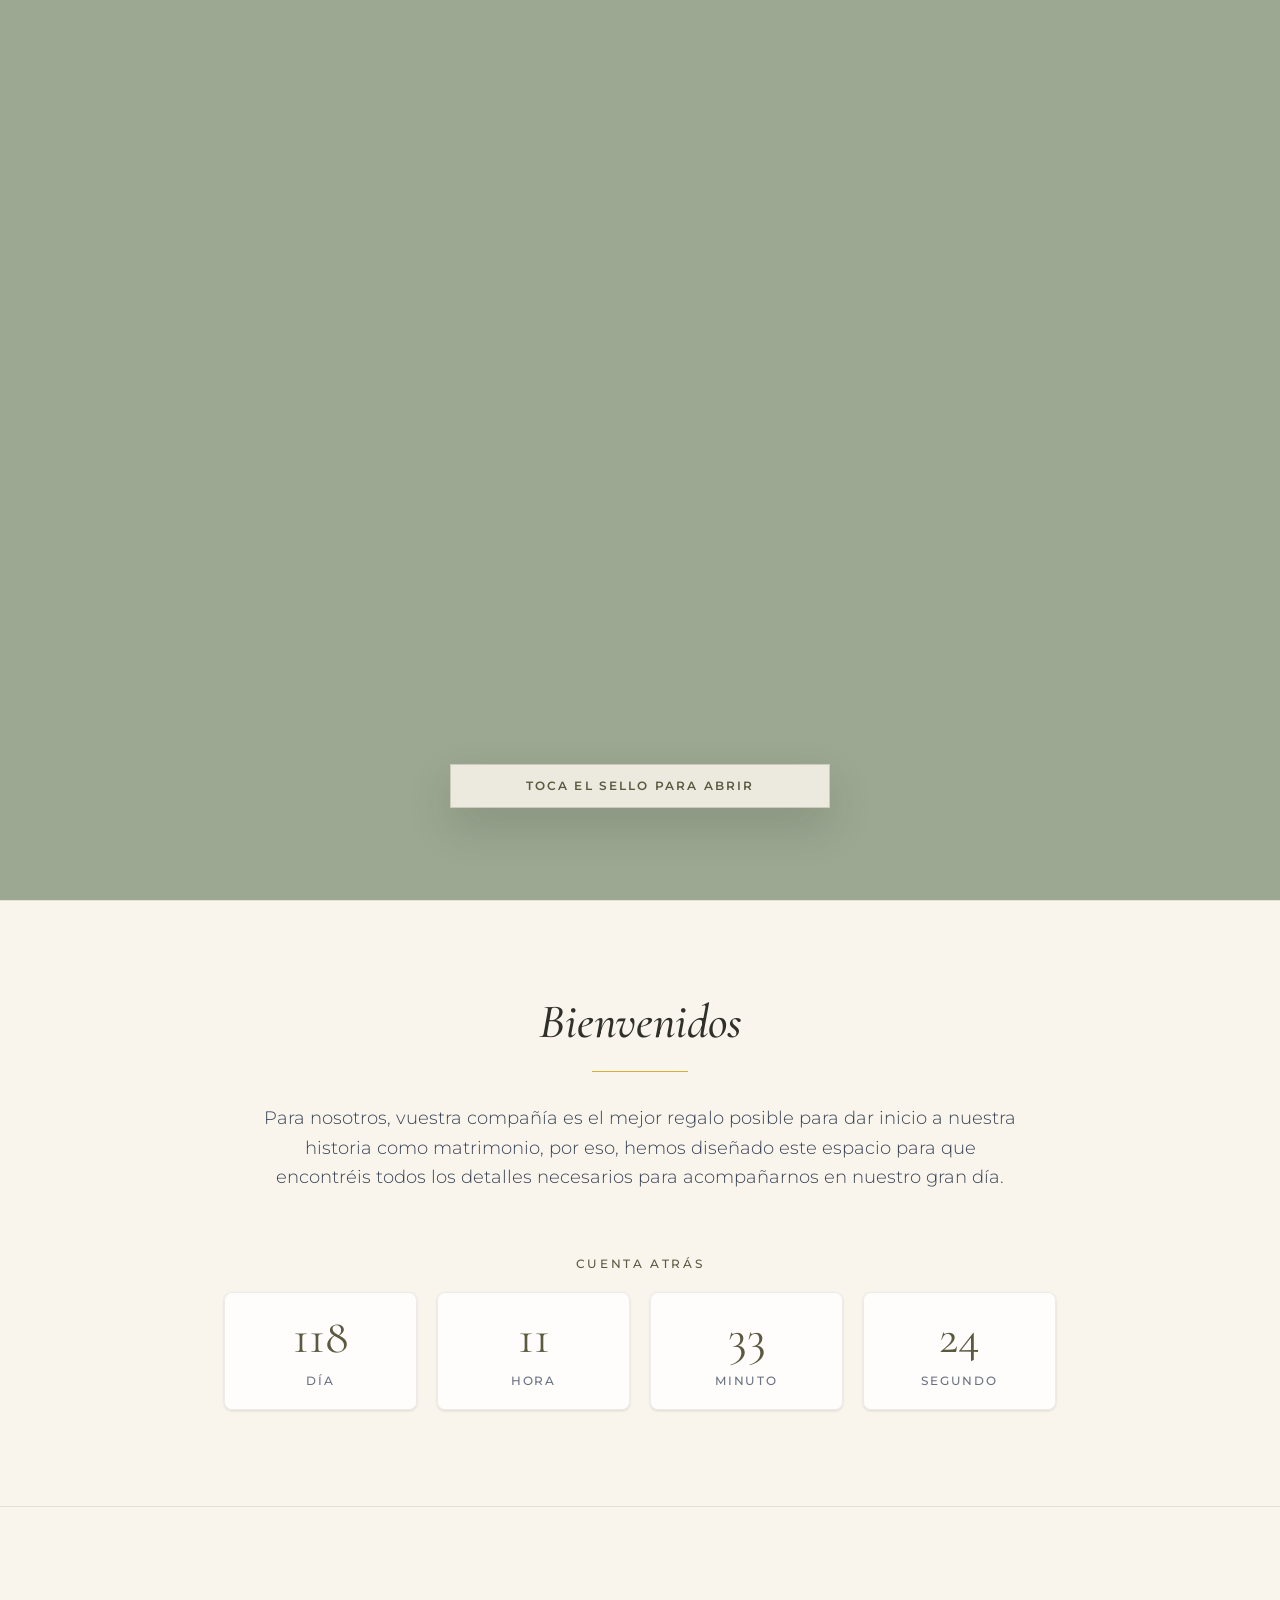
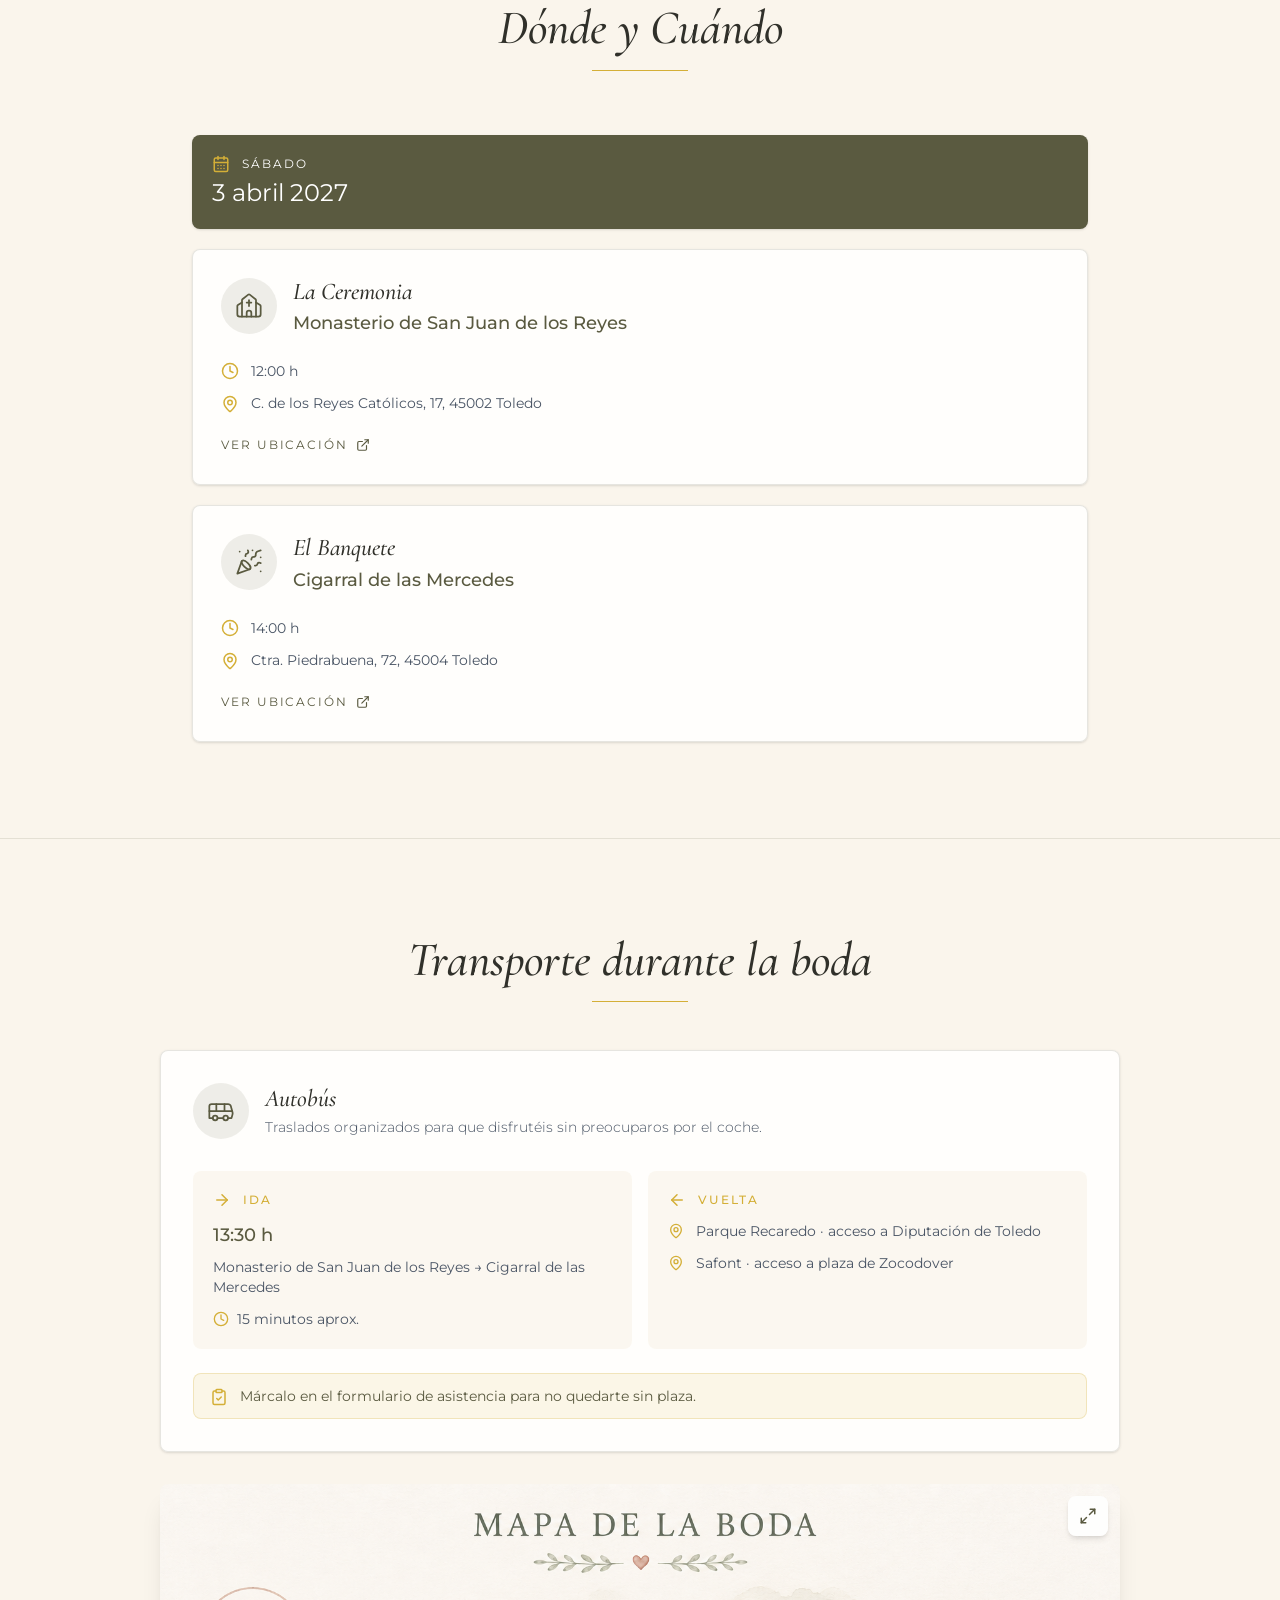
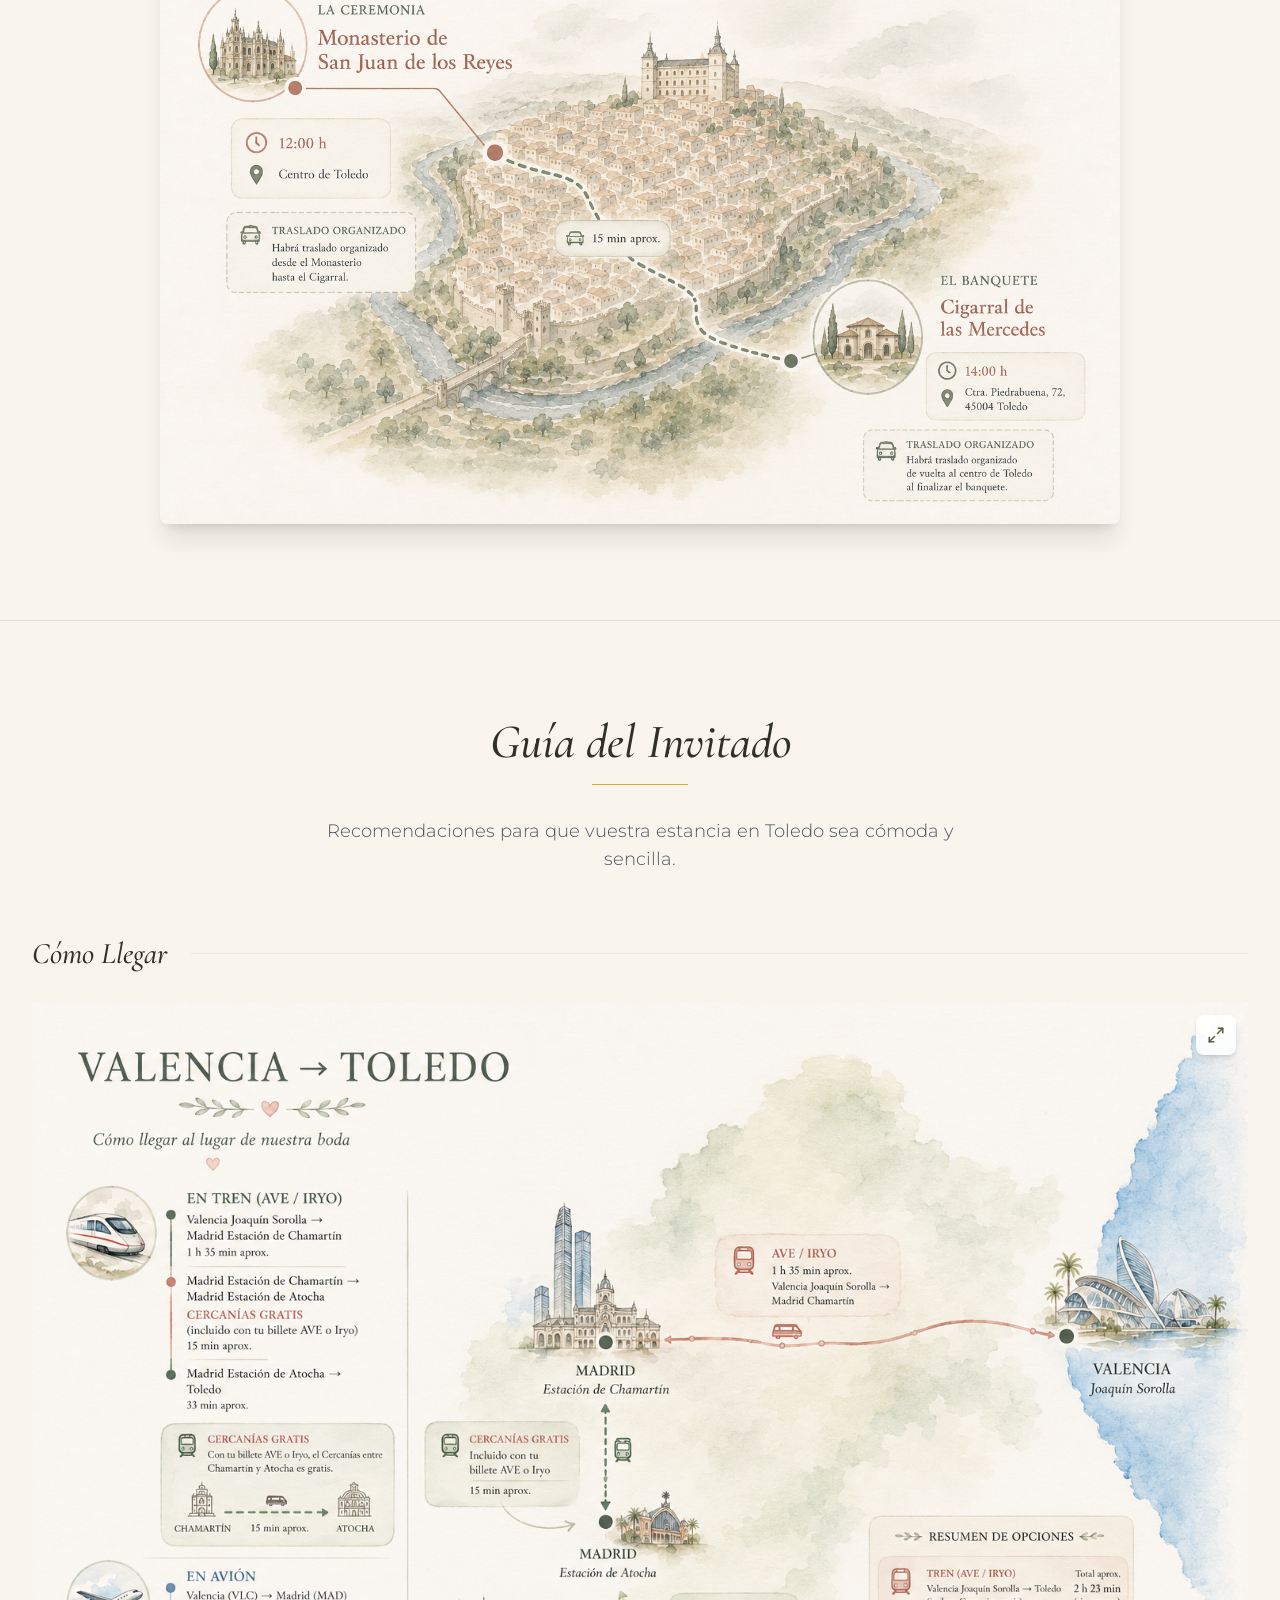
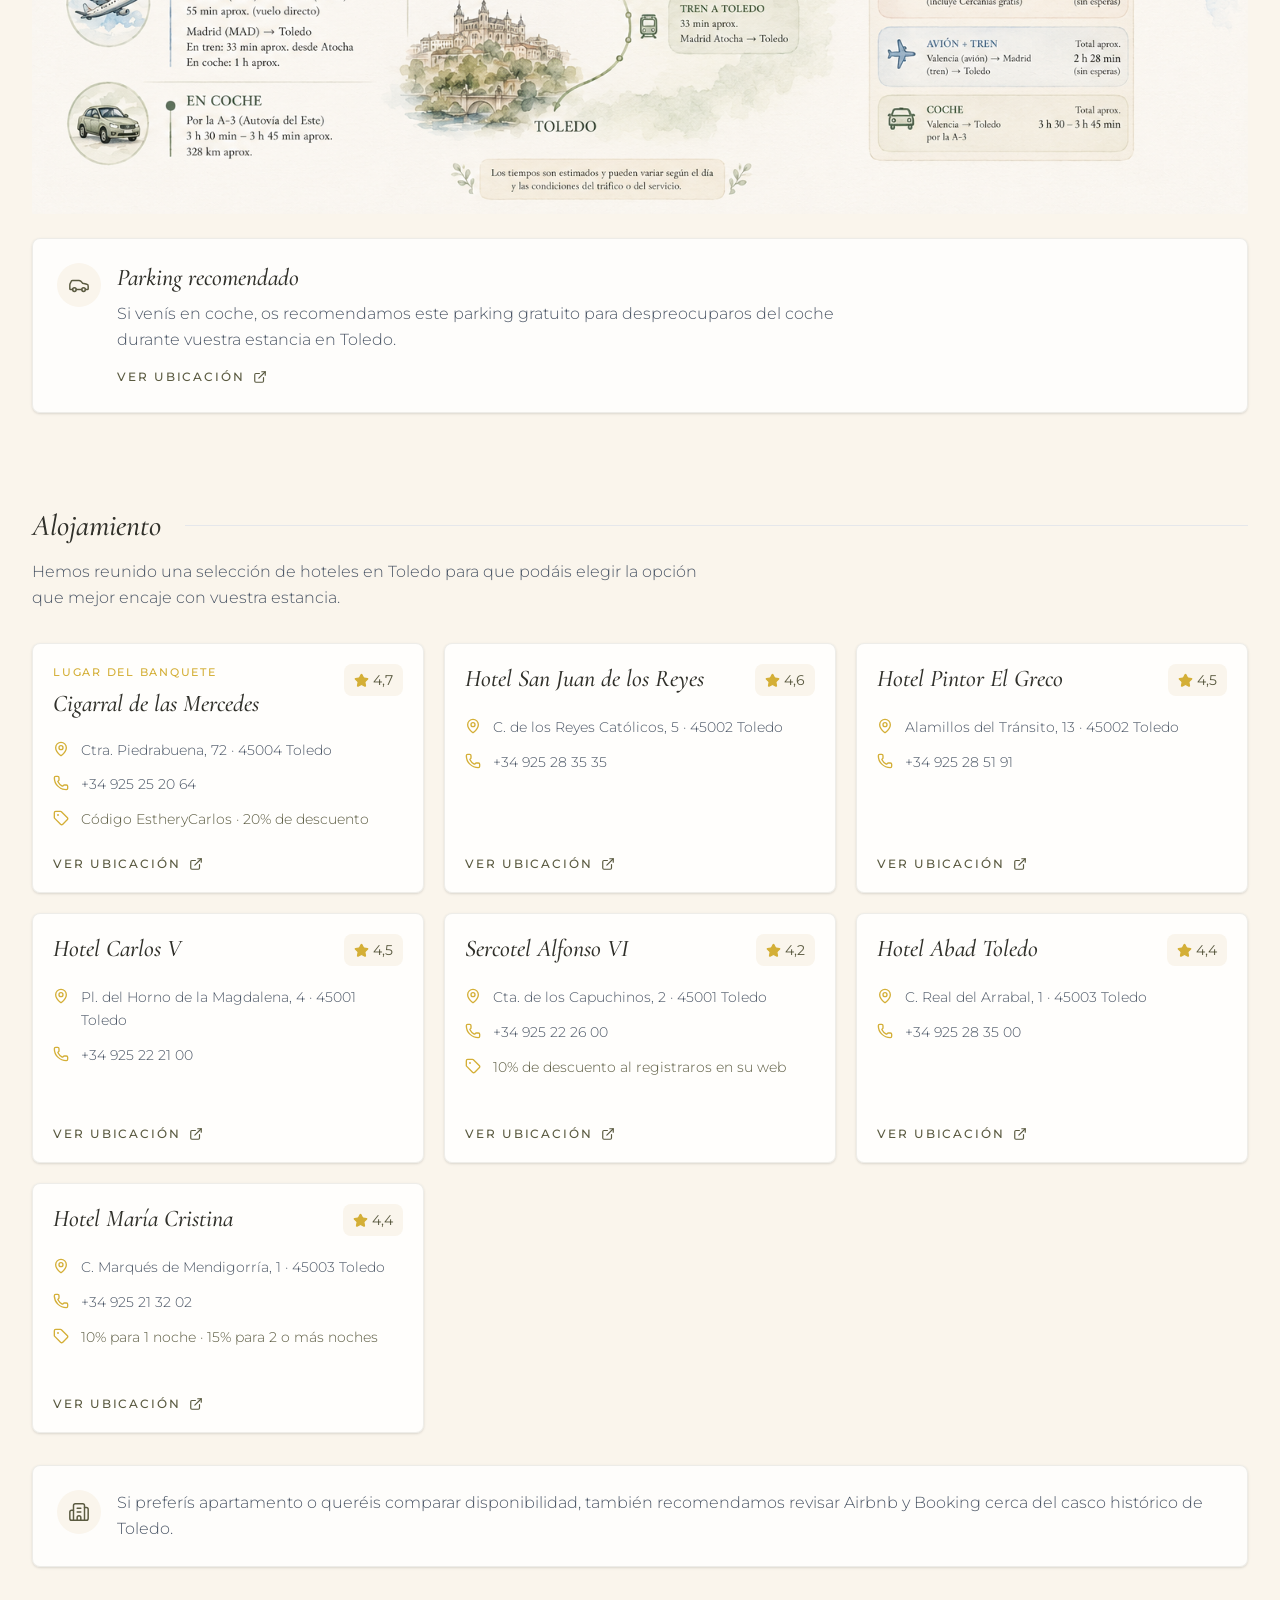
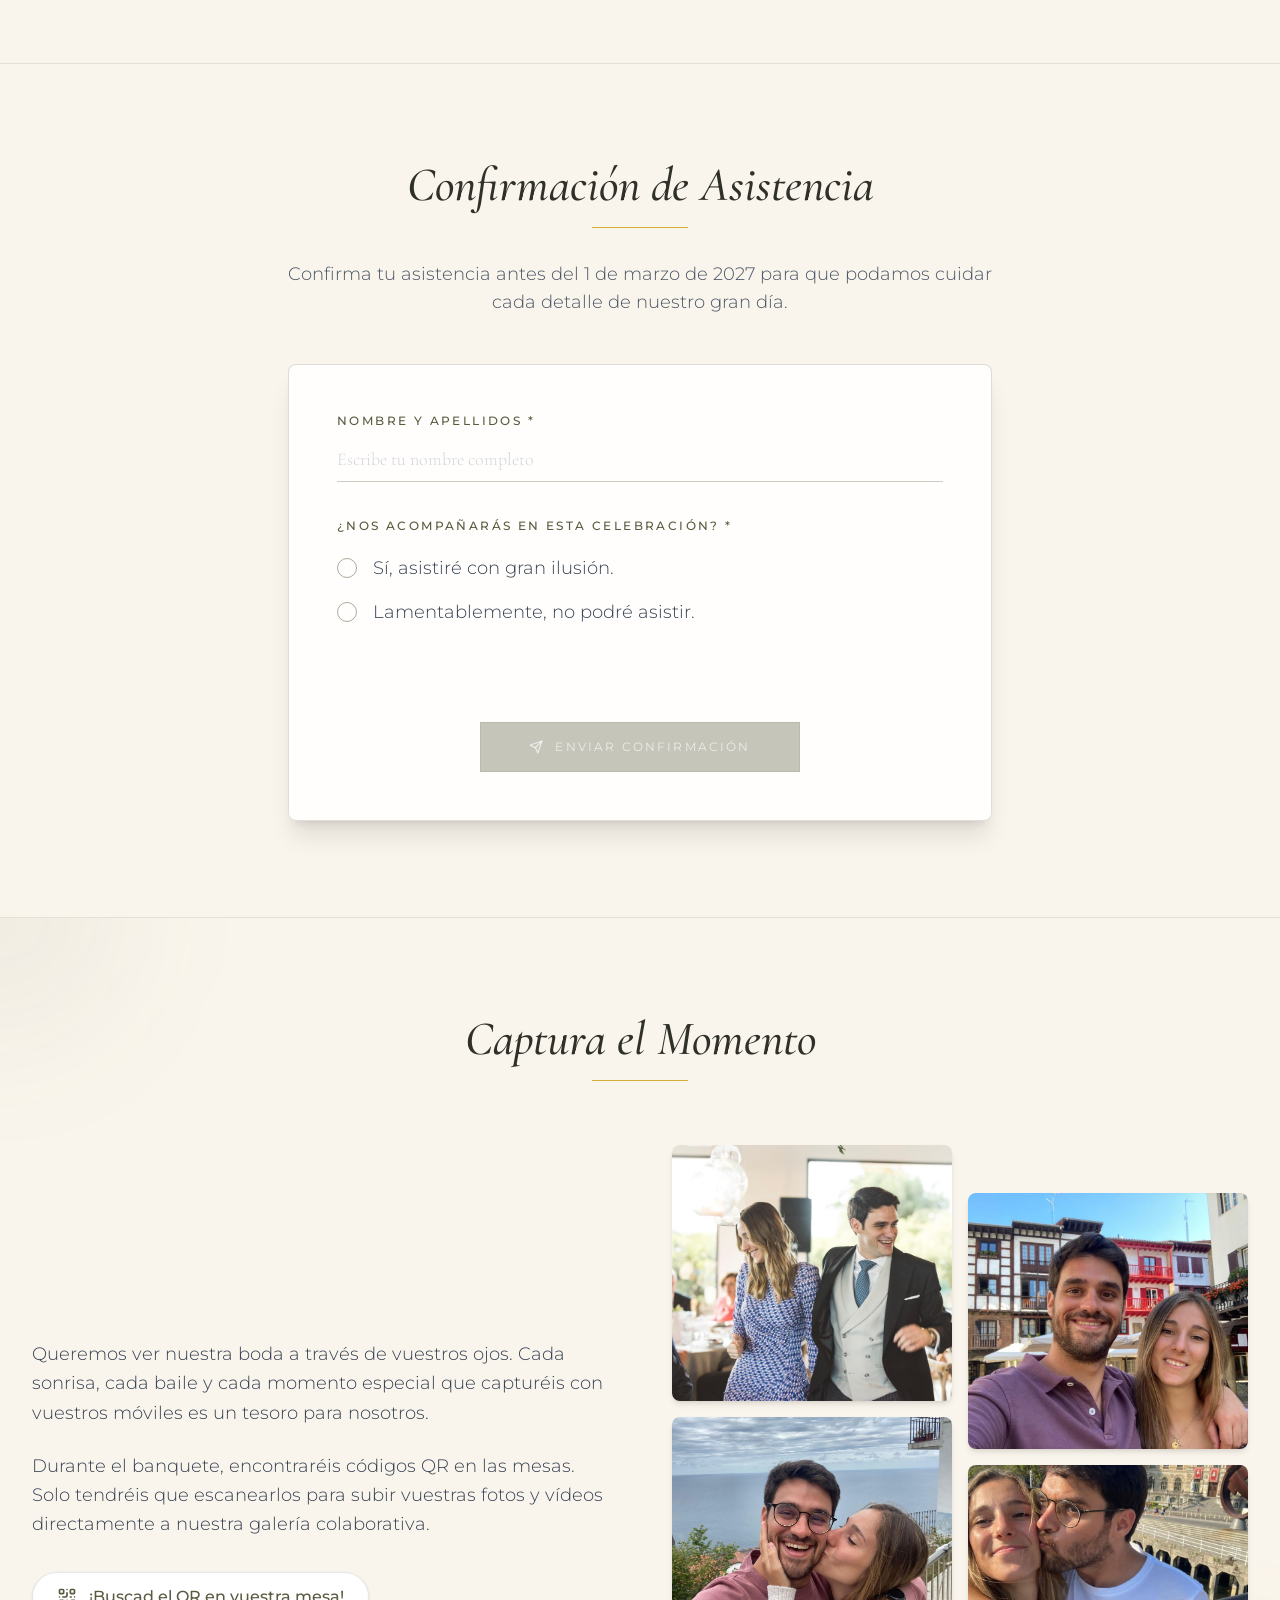
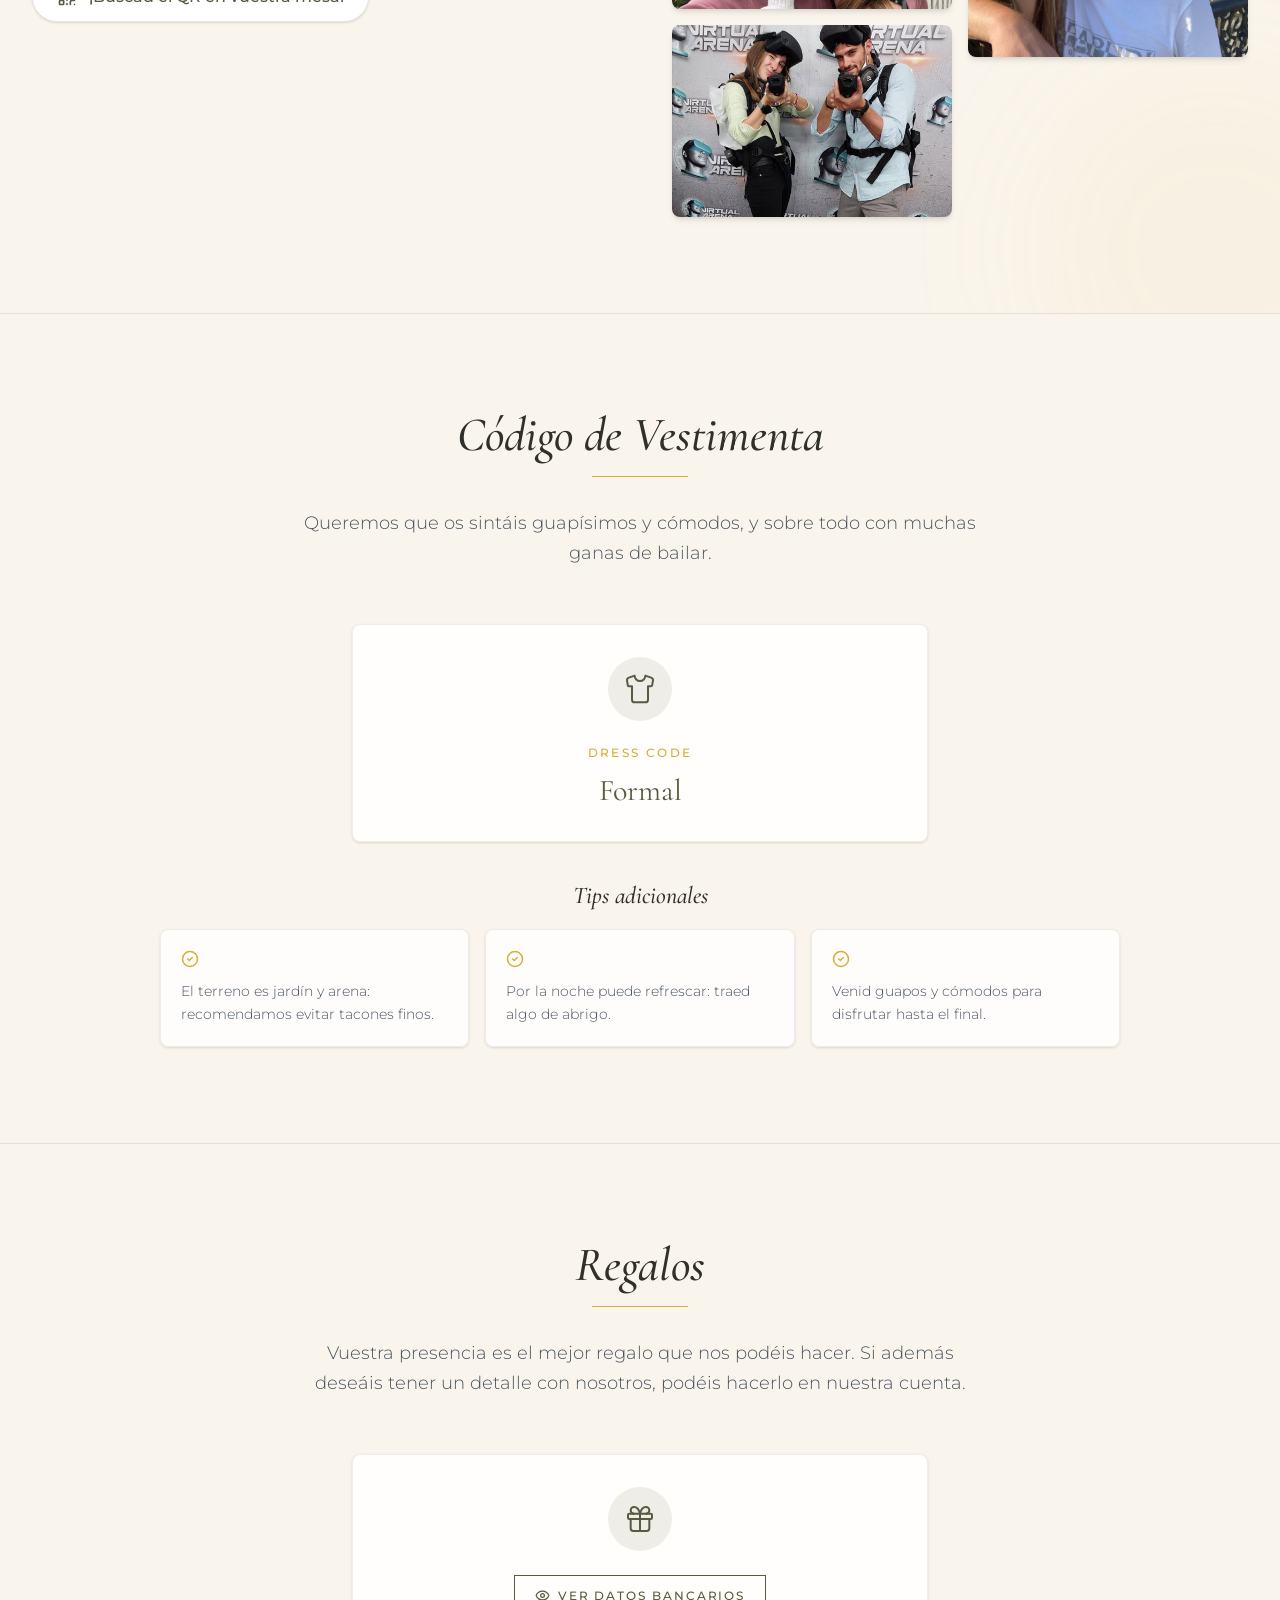
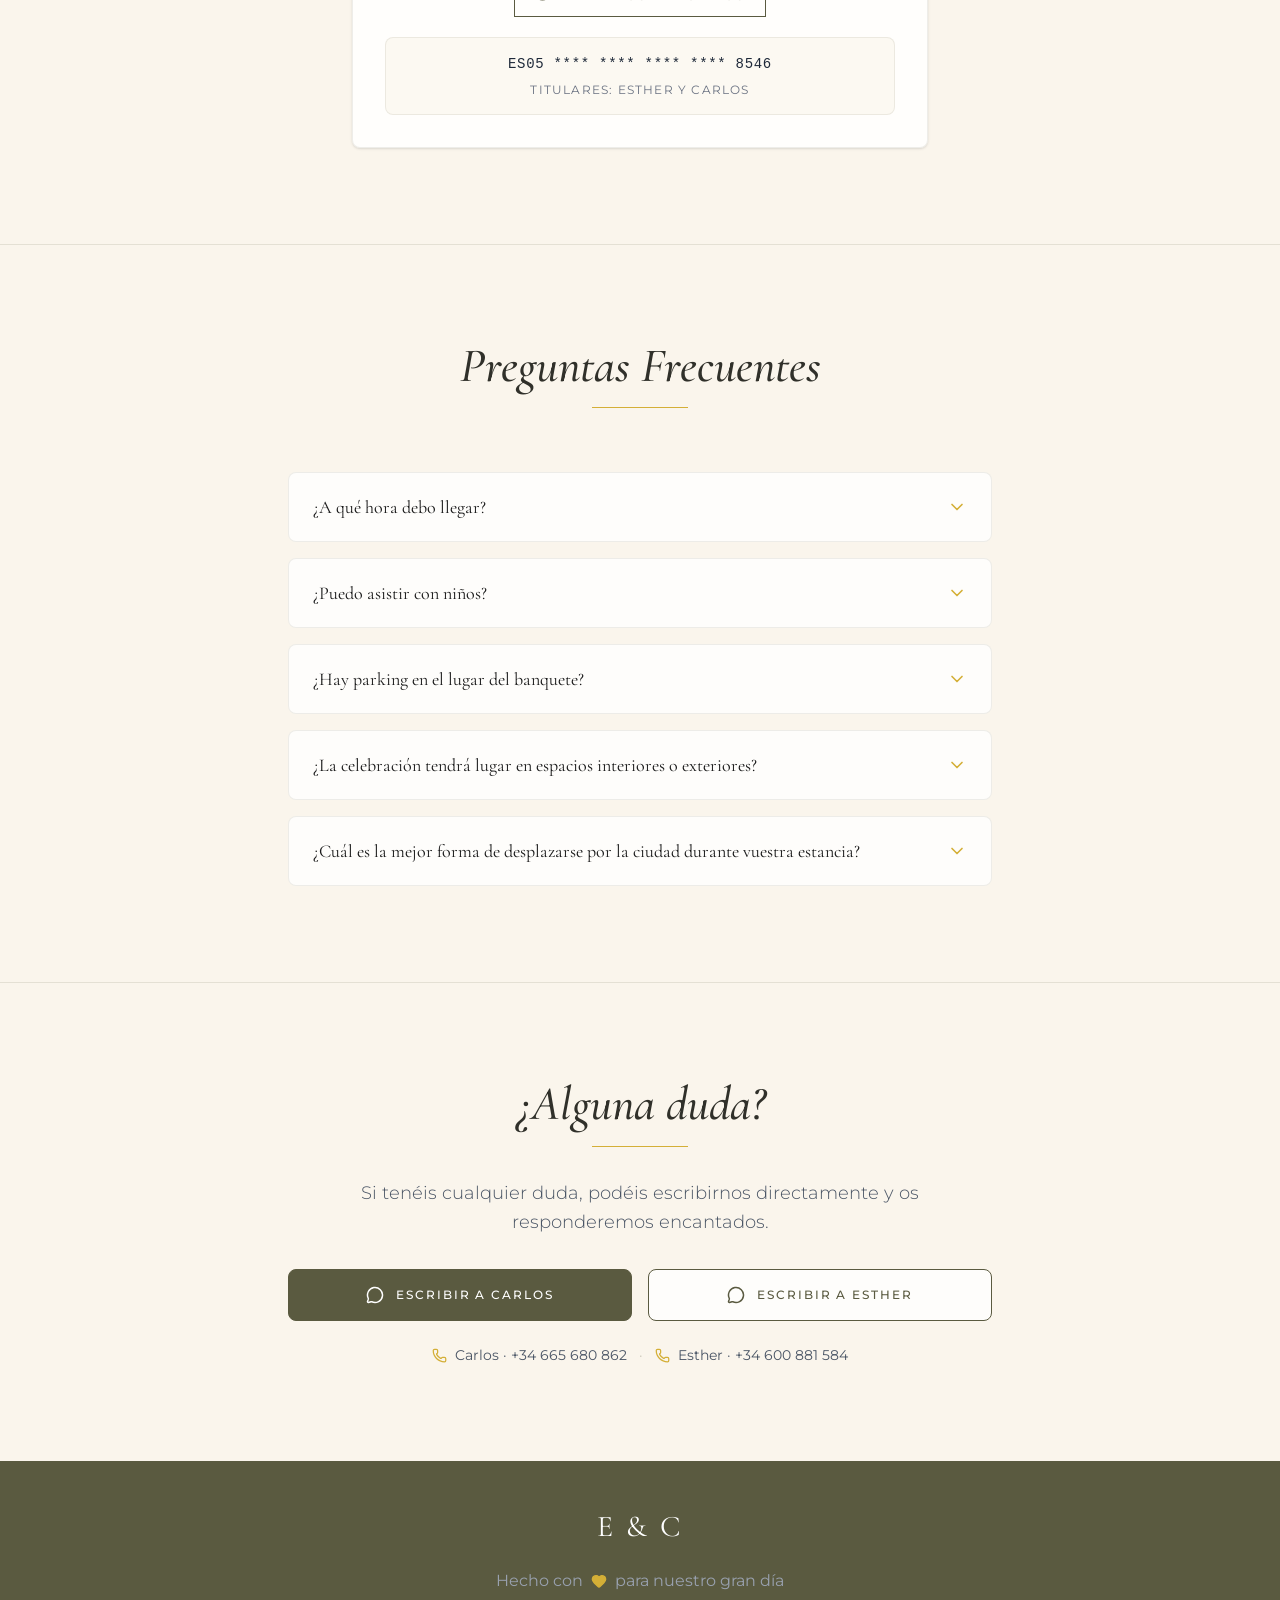
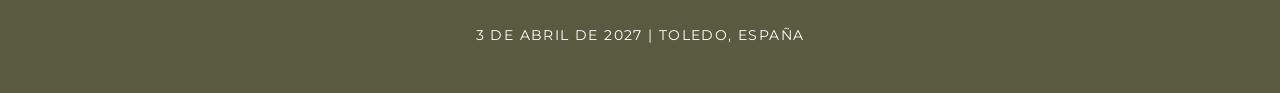
==== commit fe381cee: "Add files via upload" ====
--- a/index.html
+++ b/index.html
@@ -7,8 +7,8 @@
     <link rel="preconnect" href="https://fonts.googleapis.com">
     <link rel="preconnect" href="https://fonts.gstatic.com" crossorigin>
     <link href="https://fonts.googleapis.com/css2?family=Cormorant+Garamond:ital,wght@0,300;0,400;0,500;0,600;0,700;1,400&family=Montserrat:wght@300;400;500;600&display=swap" rel="stylesheet">
-    <script type="module" crossorigin src="/index-B73-FGY3.js"></script>
-    <link rel="stylesheet" crossorigin href="/index-CpWdYqQw.css">
+    <script type="module" crossorigin src="/index-Bu2aOk3_.js"></script>
+    <link rel="stylesheet" crossorigin href="/index-DYF9HKPA.css">
   </head>
   <body>
     <div id="root"></div>
--- a/index-DYF9HKPA.css
+++ b/index-DYF9HKPA.css
@@ -0,0 +1 @@
+@import"https://fonts.googleapis.com/css2?family=Cormorant+Garamond:ital,wght@0,300;0,400;0,500;0,600;0,700;1,400&family=Montserrat:wght@300;400;500;600&family=Great+Vibes&display=swap";/*! tailwindcss v4.2.2 | MIT License | https://tailwindcss.com */@layer properties{@supports (((-webkit-hyphens:none)) and (not (margin-trim:inline))) or ((-moz-orient:inline) and (not (color:rgb(from red r g b)))){*,:before,:after,::backdrop{--tw-translate-x:0;--tw-translate-y:0;--tw-translate-z:0;--tw-rotate-x:initial;--tw-rotate-y:initial;--tw-rotate-z:initial;--tw-skew-x:initial;--tw-skew-y:initial;--tw-space-y-reverse:0;--tw-space-x-reverse:0;--tw-border-style:solid;--tw-leading:initial;--tw-font-weight:initial;--tw-tracking:initial;--tw-shadow:0 0 #0000;--tw-shadow-color:initial;--tw-shadow-alpha:100%;--tw-inset-shadow:0 0 #0000;--tw-inset-shadow-color:initial;--tw-inset-shadow-alpha:100%;--tw-ring-color:initial;--tw-ring-shadow:0 0 #0000;--tw-inset-ring-color:initial;--tw-inset-ring-shadow:0 0 #0000;--tw-ring-inset:initial;--tw-ring-offset-width:0px;--tw-ring-offset-color:#fff;--tw-ring-offset-shadow:0 0 #0000;--tw-blur:initial;--tw-brightness:initial;--tw-contrast:initial;--tw-grayscale:initial;--tw-hue-rotate:initial;--tw-invert:initial;--tw-opacity:initial;--tw-saturate:initial;--tw-sepia:initial;--tw-drop-shadow:initial;--tw-drop-shadow-color:initial;--tw-drop-shadow-alpha:100%;--tw-drop-shadow-size:initial;--tw-backdrop-blur:initial;--tw-backdrop-brightness:initial;--tw-backdrop-contrast:initial;--tw-backdrop-grayscale:initial;--tw-backdrop-hue-rotate:initial;--tw-backdrop-invert:initial;--tw-backdrop-opacity:initial;--tw-backdrop-saturate:initial;--tw-backdrop-sepia:initial;--tw-duration:initial;--tw-ease:initial}}}@layer theme{:root,:host{--font-sans:"Montserrat", ui-sans-serif, system-ui, sans-serif;--font-serif:"Cormorant Garamond", ui-serif, Georgia, serif;--font-mono:ui-monospace, SFMono-Regular, Menlo, Monaco, Consolas, "Liberation Mono", "Courier New", monospace;--color-gray-200:oklch(92.8% .006 264.531);--color-gray-300:oklch(87.2% .01 258.338);--color-gray-400:oklch(70.7% .022 261.325);--color-gray-500:oklch(55.1% .027 264.364);--color-gray-600:oklch(44.6% .03 256.802);--color-gray-700:oklch(37.3% .034 259.733);--color-gray-800:oklch(27.8% .033 256.848);--color-black:#000;--color-white:#fff;--spacing:.25rem;--container-xl:36rem;--container-2xl:42rem;--container-3xl:48rem;--container-4xl:56rem;--container-5xl:64rem;--container-7xl:80rem;--text-xs:.75rem;--text-xs--line-height:calc(1 / .75);--text-sm:.875rem;--text-sm--line-height:calc(1.25 / .875);--text-base:1rem;--text-base--line-height: 1.5 ;--text-lg:1.125rem;--text-lg--line-height:calc(1.75 / 1.125);--text-2xl:1.5rem;--text-2xl--line-height:calc(2 / 1.5);--text-3xl:1.875rem;--text-3xl--line-height: 1.2 ;--text-4xl:2.25rem;--text-4xl--line-height:calc(2.5 / 2.25);--text-5xl:3rem;--text-5xl--line-height:1;--text-6xl:3.75rem;--text-6xl--line-height:1;--font-weight-light:300;--font-weight-medium:500;--font-weight-semibold:600;--tracking-wide:.025em;--tracking-wider:.05em;--tracking-widest:.1em;--leading-tight:1.25;--leading-relaxed:1.625;--radius-lg:.5rem;--ease-in:cubic-bezier(.4, 0, 1, 1);--ease-out:cubic-bezier(0, 0, .2, 1);--ease-in-out:cubic-bezier(.4, 0, .2, 1);--animate-spin:spin 1s linear infinite;--animate-bounce:bounce 1s infinite;--blur-md:12px;--blur-3xl:64px;--default-transition-duration:.15s;--default-transition-timing-function:cubic-bezier(.4, 0, .2, 1);--default-font-family:var(--font-sans);--default-mono-font-family:var(--font-mono);--font-script:"Great Vibes", cursive;--color-primary:#5a5a40;--color-secondary:#faf5ec;--color-accent:#d4af37;--color-text:#1a1a1a;--color-heading:#30302a}}@layer base{*,:after,:before,::backdrop{box-sizing:border-box;border:0 solid;margin:0;padding:0}::file-selector-button{box-sizing:border-box;border:0 solid;margin:0;padding:0}html,:host{-webkit-text-size-adjust:100%;-moz-tab-size:4;tab-size:4;line-height:1.5;font-family:var(--default-font-family,ui-sans-serif, system-ui, sans-serif, "Apple Color Emoji", "Segoe UI Emoji", "Segoe UI Symbol", "Noto Color Emoji");font-feature-settings:var(--default-font-feature-settings,normal);font-variation-settings:var(--default-font-variation-settings,normal);-webkit-tap-highlight-color:transparent}hr{height:0;color:inherit;border-top-width:1px}abbr:where([title]){-webkit-text-decoration:underline dotted;text-decoration:underline dotted}h1,h2,h3,h4,h5,h6{font-size:inherit;font-weight:inherit}a{color:inherit;-webkit-text-decoration:inherit;text-decoration:inherit}b,strong{font-weight:bolder}code,kbd,samp,pre{font-family:var(--default-mono-font-family,ui-monospace, SFMono-Regular, Menlo, Monaco, Consolas, "Liberation Mono", "Courier New", monospace);font-feature-settings:var(--default-mono-font-feature-settings,normal);font-variation-settings:var(--default-mono-font-variation-settings,normal);font-size:1em}small{font-size:80%}sub,sup{vertical-align:baseline;font-size:75%;line-height:0;position:relative}sub{bottom:-.25em}sup{top:-.5em}table{text-indent:0;border-color:inherit;border-collapse:collapse}:-moz-focusring{outline:auto}progress{vertical-align:baseline}summary{display:list-item}ol,ul,menu{list-style:none}img,svg,video,canvas,audio,iframe,embed,object{vertical-align:middle;display:block}img,video{max-width:100%;height:auto}button,input,select,optgroup,textarea{font:inherit;font-feature-settings:inherit;font-variation-settings:inherit;letter-spacing:inherit;color:inherit;opacity:1;background-color:#0000;border-radius:0}::file-selector-button{font:inherit;font-feature-settings:inherit;font-variation-settings:inherit;letter-spacing:inherit;color:inherit;opacity:1;background-color:#0000;border-radius:0}:where(select:is([multiple],[size])) optgroup{font-weight:bolder}:where(select:is([multiple],[size])) optgroup option{padding-inline-start:20px}::file-selector-button{margin-inline-end:4px}::placeholder{opacity:1}@supports (not ((-webkit-appearance:-apple-pay-button))) or (contain-intrinsic-size:1px){::placeholder{color:currentColor}@supports (color:color-mix(in lab,red,red)){::placeholder{color:color-mix(in oklab,currentcolor 50%,transparent)}}}textarea{resize:vertical}::-webkit-search-decoration{-webkit-appearance:none}::-webkit-date-and-time-value{min-height:1lh;text-align:inherit}::-webkit-datetime-edit{display:inline-flex}::-webkit-datetime-edit-fields-wrapper{padding:0}::-webkit-datetime-edit{padding-block:0}::-webkit-datetime-edit-year-field{padding-block:0}::-webkit-datetime-edit-month-field{padding-block:0}::-webkit-datetime-edit-day-field{padding-block:0}::-webkit-datetime-edit-hour-field{padding-block:0}::-webkit-datetime-edit-minute-field{padding-block:0}::-webkit-datetime-edit-second-field{padding-block:0}::-webkit-datetime-edit-millisecond-field{padding-block:0}::-webkit-datetime-edit-meridiem-field{padding-block:0}::-webkit-calendar-picker-indicator{line-height:1}:-moz-ui-invalid{box-shadow:none}button,input:where([type=button],[type=reset],[type=submit]){-webkit-appearance:button;-moz-appearance:button;appearance:button}::file-selector-button{-webkit-appearance:button;-moz-appearance:button;appearance:button}::-webkit-inner-spin-button{height:auto}::-webkit-outer-spin-button{height:auto}[hidden]:where(:not([hidden=until-found])){display:none!important}}@layer components;@layer utilities{.pointer-events-none{pointer-events:none}.visible{visibility:visible}.sr-only{clip-path:inset(50%);white-space:nowrap;border-width:0;width:1px;height:1px;margin:-1px;padding:0;position:absolute;overflow:hidden}.absolute{position:absolute}.fixed{position:fixed}.relative{position:relative}.inset-0{inset:calc(var(--spacing) * 0)}.start{inset-inline-start:var(--spacing)}.end{inset-inline-end:var(--spacing)}.top-0{top:calc(var(--spacing) * 0)}.top-3{top:calc(var(--spacing) * 3)}.top-4{top:calc(var(--spacing) * 4)}.top-full{top:100%}.right-0{right:calc(var(--spacing) * 0)}.right-3{right:calc(var(--spacing) * 3)}.right-4{right:calc(var(--spacing) * 4)}.bottom-0{bottom:calc(var(--spacing) * 0)}.bottom-8{bottom:calc(var(--spacing) * 8)}.left-0{left:calc(var(--spacing) * 0)}.left-1\/2{left:50%}.z-10{z-index:10}.z-50{z-index:50}.z-\[140\]{z-index:140}.mx-auto{margin-inline:auto}.mt-0\.5{margin-top:calc(var(--spacing) * .5)}.mt-1{margin-top:calc(var(--spacing) * 1)}.mt-2{margin-top:calc(var(--spacing) * 2)}.mt-3{margin-top:calc(var(--spacing) * 3)}.mt-4{margin-top:calc(var(--spacing) * 4)}.mt-5{margin-top:calc(var(--spacing) * 5)}.mt-6{margin-top:calc(var(--spacing) * 6)}.mt-8{margin-top:calc(var(--spacing) * 8)}.mt-10{margin-top:calc(var(--spacing) * 10)}.mt-16{margin-top:calc(var(--spacing) * 16)}.mt-auto{margin-top:auto}.mr-3{margin-right:calc(var(--spacing) * 3)}.mb-2{margin-bottom:calc(var(--spacing) * 2)}.mb-3{margin-bottom:calc(var(--spacing) * 3)}.mb-4{margin-bottom:calc(var(--spacing) * 4)}.mb-5{margin-bottom:calc(var(--spacing) * 5)}.mb-6{margin-bottom:calc(var(--spacing) * 6)}.mb-8{margin-bottom:calc(var(--spacing) * 8)}.mb-12{margin-bottom:calc(var(--spacing) * 12)}.mb-14{margin-bottom:calc(var(--spacing) * 14)}.mb-16{margin-bottom:calc(var(--spacing) * 16)}.mb-20{margin-bottom:calc(var(--spacing) * 20)}.ml-6{margin-left:calc(var(--spacing) * 6)}.block{display:block}.contents{display:contents}.flex{display:flex}.grid{display:grid}.hidden{display:none}.inline{display:inline}.inline-flex{display:inline-flex}.table{display:table}.h-2{height:calc(var(--spacing) * 2)}.h-5{height:calc(var(--spacing) * 5)}.h-10{height:calc(var(--spacing) * 10)}.h-11{height:calc(var(--spacing) * 11)}.h-14{height:calc(var(--spacing) * 14)}.h-16{height:calc(var(--spacing) * 16)}.h-64{height:calc(var(--spacing) * 64)}.h-96{height:calc(var(--spacing) * 96)}.h-\[1px\]{height:1px}.h-auto{height:auto}.h-full{height:100%}.max-h-0{max-height:calc(var(--spacing) * 0)}.max-h-32{max-height:calc(var(--spacing) * 32)}.max-h-\[92svh\]{max-height:92svh}.max-h-\[1350px\]{max-height:1350px}.min-h-\[100svh\]{min-height:100svh}.min-h-\[250px\]{min-height:250px}.min-h-\[360px\]{min-height:360px}.min-h-screen{min-height:100vh}.w-2{width:calc(var(--spacing) * 2)}.w-5{width:calc(var(--spacing) * 5)}.w-8{width:calc(var(--spacing) * 8)}.w-10{width:calc(var(--spacing) * 10)}.w-11{width:calc(var(--spacing) * 11)}.w-14{width:calc(var(--spacing) * 14)}.w-16{width:calc(var(--spacing) * 16)}.w-24{width:calc(var(--spacing) * 24)}.w-64{width:calc(var(--spacing) * 64)}.w-96{width:calc(var(--spacing) * 96)}.w-full{width:100%}.max-w-2xl{max-width:var(--container-2xl)}.max-w-3xl{max-width:var(--container-3xl)}.max-w-4xl{max-width:var(--container-4xl)}.max-w-5xl{max-width:var(--container-5xl)}.max-w-7xl{max-width:var(--container-7xl)}.max-w-\[94vw\]{max-width:94vw}.max-w-xl{max-width:var(--container-xl)}.min-w-0{min-width:calc(var(--spacing) * 0)}.shrink-0{flex-shrink:0}.flex-grow{flex-grow:1}.-translate-x-1\/2{--tw-translate-x: -50% ;translate:var(--tw-translate-x) var(--tw-translate-y)}.translate-x-1\/3{--tw-translate-x:calc(1 / 3 * 100%);translate:var(--tw-translate-x) var(--tw-translate-y)}.-translate-y-1\/2{--tw-translate-y: -50% ;translate:var(--tw-translate-x) var(--tw-translate-y)}.-translate-y-full{--tw-translate-y:-100%;translate:var(--tw-translate-x) var(--tw-translate-y)}.translate-y-0{--tw-translate-y:calc(var(--spacing) * 0);translate:var(--tw-translate-x) var(--tw-translate-y)}.translate-y-1\/3{--tw-translate-y:calc(1 / 3 * 100%);translate:var(--tw-translate-x) var(--tw-translate-y)}.translate-y-full{--tw-translate-y:100%;translate:var(--tw-translate-x) var(--tw-translate-y)}.transform{transform:var(--tw-rotate-x,) var(--tw-rotate-y,) var(--tw-rotate-z,) var(--tw-skew-x,) var(--tw-skew-y,)}.animate-bounce{animation:var(--animate-bounce)}.animate-spin{animation:var(--animate-spin)}.cursor-pointer{cursor:pointer}.cursor-zoom-in{cursor:zoom-in}.resize{resize:both}.resize-none{resize:none}.grid-cols-1{grid-template-columns:repeat(1,minmax(0,1fr))}.grid-cols-2{grid-template-columns:repeat(2,minmax(0,1fr))}.flex-col{flex-direction:column}.flex-wrap{flex-wrap:wrap}.place-items-center{place-items:center}.items-center{align-items:center}.items-start{align-items:flex-start}.justify-between{justify-content:space-between}.justify-center{justify-content:center}.justify-end{justify-content:flex-end}.gap-1{gap:calc(var(--spacing) * 1)}.gap-2{gap:calc(var(--spacing) * 2)}.gap-3{gap:calc(var(--spacing) * 3)}.gap-4{gap:calc(var(--spacing) * 4)}.gap-5{gap:calc(var(--spacing) * 5)}.gap-12{gap:calc(var(--spacing) * 12)}:where(.space-y-3>:not(:last-child)){--tw-space-y-reverse:0;margin-block-start:calc(calc(var(--spacing) * 3) * var(--tw-space-y-reverse));margin-block-end:calc(calc(var(--spacing) * 3) * calc(1 - var(--tw-space-y-reverse)))}:where(.space-y-4>:not(:last-child)){--tw-space-y-reverse:0;margin-block-start:calc(calc(var(--spacing) * 4) * var(--tw-space-y-reverse));margin-block-end:calc(calc(var(--spacing) * 4) * calc(1 - var(--tw-space-y-reverse)))}:where(.space-y-5>:not(:last-child)){--tw-space-y-reverse:0;margin-block-start:calc(calc(var(--spacing) * 5) * var(--tw-space-y-reverse));margin-block-end:calc(calc(var(--spacing) * 5) * calc(1 - var(--tw-space-y-reverse)))}:where(.space-y-9>:not(:last-child)){--tw-space-y-reverse:0;margin-block-start:calc(calc(var(--spacing) * 9) * var(--tw-space-y-reverse));margin-block-end:calc(calc(var(--spacing) * 9) * calc(1 - var(--tw-space-y-reverse)))}.gap-x-3{column-gap:calc(var(--spacing) * 3)}.gap-x-8{column-gap:calc(var(--spacing) * 8)}:where(.space-x-2>:not(:last-child)){--tw-space-x-reverse:0;margin-inline-start:calc(calc(var(--spacing) * 2) * var(--tw-space-x-reverse));margin-inline-end:calc(calc(var(--spacing) * 2) * calc(1 - var(--tw-space-x-reverse)))}.gap-y-2{row-gap:calc(var(--spacing) * 2)}.gap-y-4{row-gap:calc(var(--spacing) * 4)}.overflow-hidden{overflow:hidden}.scroll-smooth{scroll-behavior:smooth}.rounded-full{border-radius:3.40282e38px}.rounded-lg{border-radius:var(--radius-lg)}.border{border-style:var(--tw-border-style);border-width:1px}.border-0{border-style:var(--tw-border-style);border-width:0}.border-t{border-top-style:var(--tw-border-style);border-top-width:1px}.border-b{border-bottom-style:var(--tw-border-style);border-bottom-width:1px}.border-accent\/25{border-color:#d4af3740}@supports (color:color-mix(in lab,red,red)){.border-accent\/25{border-color:color-mix(in oklab,var(--color-accent) 25%,transparent)}}.border-accent\/30{border-color:#d4af374d}@supports (color:color-mix(in lab,red,red)){.border-accent\/30{border-color:color-mix(in oklab,var(--color-accent) 30%,transparent)}}.border-gray-200{border-color:var(--color-gray-200)}.border-primary{border-color:var(--color-primary)}.border-primary\/10{border-color:#5a5a401a}@supports (color:color-mix(in lab,red,red)){.border-primary\/10{border-color:color-mix(in oklab,var(--color-primary) 10%,transparent)}}.border-primary\/15{border-color:#5a5a4026}@supports (color:color-mix(in lab,red,red)){.border-primary\/15{border-color:color-mix(in oklab,var(--color-primary) 15%,transparent)}}.border-primary\/20{border-color:#5a5a4033}@supports (color:color-mix(in lab,red,red)){.border-primary\/20{border-color:color-mix(in oklab,var(--color-primary) 20%,transparent)}}.border-primary\/30{border-color:#5a5a404d}@supports (color:color-mix(in lab,red,red)){.border-primary\/30{border-color:color-mix(in oklab,var(--color-primary) 30%,transparent)}}.border-primary\/50{border-color:#5a5a4080}@supports (color:color-mix(in lab,red,red)){.border-primary\/50{border-color:color-mix(in oklab,var(--color-primary) 50%,transparent)}}.bg-\[\#5A5A40\]{background-color:#5a5a40}.bg-accent{background-color:var(--color-accent)}.bg-accent\/5{background-color:#d4af370d}@supports (color:color-mix(in lab,red,red)){.bg-accent\/5{background-color:color-mix(in oklab,var(--color-accent) 5%,transparent)}}.bg-accent\/10{background-color:#d4af371a}@supports (color:color-mix(in lab,red,red)){.bg-accent\/10{background-color:color-mix(in oklab,var(--color-accent) 10%,transparent)}}.bg-black\/86{background-color:#000000db}@supports (color:color-mix(in lab,red,red)){.bg-black\/86{background-color:color-mix(in oklab,var(--color-black) 86%,transparent)}}.bg-gray-200{background-color:var(--color-gray-200)}.bg-primary{background-color:var(--color-primary)}.bg-primary\/5{background-color:#5a5a400d}@supports (color:color-mix(in lab,red,red)){.bg-primary\/5{background-color:color-mix(in oklab,var(--color-primary) 5%,transparent)}}.bg-primary\/10{background-color:#5a5a401a}@supports (color:color-mix(in lab,red,red)){.bg-primary\/10{background-color:color-mix(in oklab,var(--color-primary) 10%,transparent)}}.bg-primary\/20{background-color:#5a5a4033}@supports (color:color-mix(in lab,red,red)){.bg-primary\/20{background-color:color-mix(in oklab,var(--color-primary) 20%,transparent)}}.bg-secondary{background-color:var(--color-secondary)}.bg-secondary\/60{background-color:#faf5ec99}@supports (color:color-mix(in lab,red,red)){.bg-secondary\/60{background-color:color-mix(in oklab,var(--color-secondary) 60%,transparent)}}.bg-secondary\/70{background-color:#faf5ecb3}@supports (color:color-mix(in lab,red,red)){.bg-secondary\/70{background-color:color-mix(in oklab,var(--color-secondary) 70%,transparent)}}.bg-secondary\/80{background-color:#faf5eccc}@supports (color:color-mix(in lab,red,red)){.bg-secondary\/80{background-color:color-mix(in oklab,var(--color-secondary) 80%,transparent)}}.bg-secondary\/95{background-color:#faf5ecf2}@supports (color:color-mix(in lab,red,red)){.bg-secondary\/95{background-color:color-mix(in oklab,var(--color-secondary) 95%,transparent)}}.bg-transparent{background-color:#0000}.bg-white{background-color:var(--color-white)}.bg-white\/10{background-color:#ffffff1a}@supports (color:color-mix(in lab,red,red)){.bg-white\/10{background-color:color-mix(in oklab,var(--color-white) 10%,transparent)}}.bg-white\/80{background-color:#fffc}@supports (color:color-mix(in lab,red,red)){.bg-white\/80{background-color:color-mix(in oklab,var(--color-white) 80%,transparent)}}.bg-white\/85{background-color:#ffffffd9}@supports (color:color-mix(in lab,red,red)){.bg-white\/85{background-color:color-mix(in oklab,var(--color-white) 85%,transparent)}}.bg-white\/88{background-color:#ffffffe0}@supports (color:color-mix(in lab,red,red)){.bg-white\/88{background-color:color-mix(in oklab,var(--color-white) 88%,transparent)}}.bg-white\/90{background-color:#ffffffe6}@supports (color:color-mix(in lab,red,red)){.bg-white\/90{background-color:color-mix(in oklab,var(--color-white) 90%,transparent)}}.fill-accent{fill:var(--color-accent)}.object-contain{object-fit:contain}.p-0{padding:calc(var(--spacing) * 0)}.p-4{padding:calc(var(--spacing) * 4)}.p-5{padding:calc(var(--spacing) * 5)}.p-6{padding:calc(var(--spacing) * 6)}.p-8{padding:calc(var(--spacing) * 8)}.px-2\.5{padding-inline:calc(var(--spacing) * 2.5)}.px-3{padding-inline:calc(var(--spacing) * 3)}.px-4{padding-inline:calc(var(--spacing) * 4)}.px-5{padding-inline:calc(var(--spacing) * 5)}.px-6{padding-inline:calc(var(--spacing) * 6)}.px-8{padding-inline:calc(var(--spacing) * 8)}.py-1\.5{padding-block:calc(var(--spacing) * 1.5)}.py-2{padding-block:calc(var(--spacing) * 2)}.py-3{padding-block:calc(var(--spacing) * 3)}.py-4{padding-block:calc(var(--spacing) * 4)}.py-5{padding-block:calc(var(--spacing) * 5)}.py-12{padding-block:calc(var(--spacing) * 12)}.py-16{padding-block:calc(var(--spacing) * 16)}.py-20{padding-block:calc(var(--spacing) * 20)}.py-24{padding-block:calc(var(--spacing) * 24)}.pt-1{padding-top:calc(var(--spacing) * 1)}.pt-2{padding-top:calc(var(--spacing) * 2)}.pt-5{padding-top:calc(var(--spacing) * 5)}.pt-6{padding-top:calc(var(--spacing) * 6)}.pt-8{padding-top:calc(var(--spacing) * 8)}.pt-16{padding-top:calc(var(--spacing) * 16)}.pr-8{padding-right:calc(var(--spacing) * 8)}.pb-5{padding-bottom:calc(var(--spacing) * 5)}.pb-20{padding-bottom:calc(var(--spacing) * 20)}.text-center{text-align:center}.text-left{text-align:left}.font-mono{font-family:var(--font-mono)}.font-sans{font-family:var(--font-sans)}.font-script{font-family:var(--font-script)}.font-serif{font-family:var(--font-serif)}.text-2xl{font-size:var(--text-2xl);line-height:var(--tw-leading,var(--text-2xl--line-height))}.text-3xl{font-size:var(--text-3xl);line-height:var(--tw-leading,var(--text-3xl--line-height))}.text-4xl{font-size:var(--text-4xl);line-height:var(--tw-leading,var(--text-4xl--line-height))}.text-5xl{font-size:var(--text-5xl);line-height:var(--tw-leading,var(--text-5xl--line-height))}.text-base{font-size:var(--text-base);line-height:var(--tw-leading,var(--text-base--line-height))}.text-lg{font-size:var(--text-lg);line-height:var(--tw-leading,var(--text-lg--line-height))}.text-sm{font-size:var(--text-sm);line-height:var(--tw-leading,var(--text-sm--line-height))}.text-xs{font-size:var(--text-xs);line-height:var(--tw-leading,var(--text-xs--line-height))}.text-\[10px\]{font-size:10px}.text-\[11px\]{font-size:11px}.leading-none{--tw-leading:1;line-height:1}.leading-relaxed{--tw-leading:var(--leading-relaxed);line-height:var(--leading-relaxed)}.leading-tight{--tw-leading:var(--leading-tight);line-height:var(--leading-tight)}.font-light{--tw-font-weight:var(--font-weight-light);font-weight:var(--font-weight-light)}.font-medium{--tw-font-weight:var(--font-weight-medium);font-weight:var(--font-weight-medium)}.font-semibold{--tw-font-weight:var(--font-weight-semibold);font-weight:var(--font-weight-semibold)}.tracking-\[0\.2em\]{--tw-tracking:.2em;letter-spacing:.2em}.tracking-\[0\.14em\]{--tw-tracking:.14em;letter-spacing:.14em}.tracking-\[0\.16em\]{--tw-tracking:.16em;letter-spacing:.16em}.tracking-\[0\.18em\]{--tw-tracking:.18em;letter-spacing:.18em}.tracking-\[0\.22em\]{--tw-tracking:.22em;letter-spacing:.22em}.tracking-\[0\.28em\]{--tw-tracking:.28em;letter-spacing:.28em}.tracking-wide{--tw-tracking:var(--tracking-wide);letter-spacing:var(--tracking-wide)}.tracking-wider{--tw-tracking:var(--tracking-wider);letter-spacing:var(--tracking-wider)}.tracking-widest{--tw-tracking:var(--tracking-widest);letter-spacing:var(--tracking-widest)}.break-words{overflow-wrap:break-word}.text-\[\#5A5A40\]{color:#5a5a40}.text-accent{color:var(--color-accent)}.text-gray-400{color:var(--color-gray-400)}.text-gray-500{color:var(--color-gray-500)}.text-gray-600{color:var(--color-gray-600)}.text-gray-700{color:var(--color-gray-700)}.text-gray-800{color:var(--color-gray-800)}.text-heading{color:var(--color-heading)}.text-primary{color:var(--color-primary)}.text-primary\/30{color:#5a5a404d}@supports (color:color-mix(in lab,red,red)){.text-primary\/30{color:color-mix(in oklab,var(--color-primary) 30%,transparent)}}.text-primary\/70{color:#5a5a40b3}@supports (color:color-mix(in lab,red,red)){.text-primary\/70{color:color-mix(in oklab,var(--color-primary) 70%,transparent)}}.text-primary\/75{color:#5a5a40bf}@supports (color:color-mix(in lab,red,red)){.text-primary\/75{color:color-mix(in oklab,var(--color-primary) 75%,transparent)}}.text-text{color:var(--color-text)}.text-white{color:var(--color-white)}.uppercase{text-transform:uppercase}.italic{font-style:italic}.opacity-0{opacity:0}.opacity-100{opacity:1}.shadow-2xl{--tw-shadow:0 25px 50px -12px var(--tw-shadow-color,#00000040);box-shadow:var(--tw-inset-shadow),var(--tw-inset-ring-shadow),var(--tw-ring-offset-shadow),var(--tw-ring-shadow),var(--tw-shadow)}.shadow-lg{--tw-shadow:0 10px 15px -3px var(--tw-shadow-color,#0000001a), 0 4px 6px -4px var(--tw-shadow-color,#0000001a);box-shadow:var(--tw-inset-shadow),var(--tw-inset-ring-shadow),var(--tw-ring-offset-shadow),var(--tw-ring-shadow),var(--tw-shadow)}.shadow-md{--tw-shadow:0 4px 6px -1px var(--tw-shadow-color,#0000001a), 0 2px 4px -2px var(--tw-shadow-color,#0000001a);box-shadow:var(--tw-inset-shadow),var(--tw-inset-ring-shadow),var(--tw-ring-offset-shadow),var(--tw-ring-shadow),var(--tw-shadow)}.shadow-sm{--tw-shadow:0 1px 3px 0 var(--tw-shadow-color,#0000001a), 0 1px 2px -1px var(--tw-shadow-color,#0000001a);box-shadow:var(--tw-inset-shadow),var(--tw-inset-ring-shadow),var(--tw-ring-offset-shadow),var(--tw-ring-shadow),var(--tw-shadow)}.shadow-xl{--tw-shadow:0 20px 25px -5px var(--tw-shadow-color,#0000001a), 0 8px 10px -6px var(--tw-shadow-color,#0000001a);box-shadow:var(--tw-inset-shadow),var(--tw-inset-ring-shadow),var(--tw-ring-offset-shadow),var(--tw-ring-shadow),var(--tw-shadow)}.blur{--tw-blur:blur(8px);filter:var(--tw-blur,) var(--tw-brightness,) var(--tw-contrast,) var(--tw-grayscale,) var(--tw-hue-rotate,) var(--tw-invert,) var(--tw-saturate,) var(--tw-sepia,) var(--tw-drop-shadow,)}.blur-3xl{--tw-blur:blur(var(--blur-3xl));filter:var(--tw-blur,) var(--tw-brightness,) var(--tw-contrast,) var(--tw-grayscale,) var(--tw-hue-rotate,) var(--tw-invert,) var(--tw-saturate,) var(--tw-sepia,) var(--tw-drop-shadow,)}.drop-shadow{--tw-drop-shadow-size:drop-shadow(0 1px 2px var(--tw-drop-shadow-color,#0000001a)) drop-shadow(0 1px 1px var(--tw-drop-shadow-color,#0000000f));--tw-drop-shadow:drop-shadow(0 1px 2px #0000001a) drop-shadow(0 1px 1px #0000000f);filter:var(--tw-blur,) var(--tw-brightness,) var(--tw-contrast,) var(--tw-grayscale,) var(--tw-hue-rotate,) var(--tw-invert,) var(--tw-saturate,) var(--tw-sepia,) var(--tw-drop-shadow,)}.filter{filter:var(--tw-blur,) var(--tw-brightness,) var(--tw-contrast,) var(--tw-grayscale,) var(--tw-hue-rotate,) var(--tw-invert,) var(--tw-saturate,) var(--tw-sepia,) var(--tw-drop-shadow,)}.backdrop-blur-md{--tw-backdrop-blur:blur(var(--blur-md));-webkit-backdrop-filter:var(--tw-backdrop-blur,) var(--tw-backdrop-brightness,) var(--tw-backdrop-contrast,) var(--tw-backdrop-grayscale,) var(--tw-backdrop-hue-rotate,) var(--tw-backdrop-invert,) var(--tw-backdrop-opacity,) var(--tw-backdrop-saturate,) var(--tw-backdrop-sepia,);backdrop-filter:var(--tw-backdrop-blur,) var(--tw-backdrop-brightness,) var(--tw-backdrop-contrast,) var(--tw-backdrop-grayscale,) var(--tw-backdrop-hue-rotate,) var(--tw-backdrop-invert,) var(--tw-backdrop-opacity,) var(--tw-backdrop-saturate,) var(--tw-backdrop-sepia,)}.transition{transition-property:color,background-color,border-color,outline-color,text-decoration-color,fill,stroke,--tw-gradient-from,--tw-gradient-via,--tw-gradient-to,opacity,box-shadow,transform,translate,scale,rotate,filter,-webkit-backdrop-filter,backdrop-filter,display,content-visibility,overlay,pointer-events;transition-timing-function:var(--tw-ease,var(--default-transition-timing-function));transition-duration:var(--tw-duration,var(--default-transition-duration))}.transition-all{transition-property:all;transition-timing-function:var(--tw-ease,var(--default-transition-timing-function));transition-duration:var(--tw-duration,var(--default-transition-duration))}.transition-colors{transition-property:color,background-color,border-color,outline-color,text-decoration-color,fill,stroke,--tw-gradient-from,--tw-gradient-via,--tw-gradient-to;transition-timing-function:var(--tw-ease,var(--default-transition-timing-function));transition-duration:var(--tw-duration,var(--default-transition-duration))}.transition-transform{transition-property:transform,translate,scale,rotate;transition-timing-function:var(--tw-ease,var(--default-transition-timing-function));transition-duration:var(--tw-duration,var(--default-transition-duration))}.duration-300{--tw-duration:.3s;transition-duration:.3s}.duration-500{--tw-duration:.5s;transition-duration:.5s}.duration-700{--tw-duration:.7s;transition-duration:.7s}.ease-in{--tw-ease:var(--ease-in);transition-timing-function:var(--ease-in)}.ease-in-out{--tw-ease:var(--ease-in-out);transition-timing-function:var(--ease-in-out)}.ease-out{--tw-ease:var(--ease-out);transition-timing-function:var(--ease-out)}.outline-none{--tw-outline-style:none;outline-style:none}@media(hover:hover){.group-hover\:bg-white:is(:where(.group):hover *){background-color:var(--color-white)}.group-hover\:text-primary:is(:where(.group):hover *){color:var(--color-primary)}}.group-focus-visible\:bg-white:is(:where(.group):focus-visible *){background-color:var(--color-white)}.peer-checked\:border-\[6px\]:is(:where(.peer):checked~*){border-style:var(--tw-border-style);border-width:6px}.peer-checked\:border-accent:is(:where(.peer):checked~*){border-color:var(--color-accent)}.placeholder\:font-light::placeholder{--tw-font-weight:var(--font-weight-light);font-weight:var(--font-weight-light)}.placeholder\:text-gray-300::placeholder{color:var(--color-gray-300)}@media(hover:hover){.hover\:bg-\[\#4A4A30\]:hover{background-color:#4a4a30}.hover\:bg-primary:hover{background-color:var(--color-primary)}.hover\:bg-secondary:hover{background-color:var(--color-secondary)}.hover\:bg-white:hover{background-color:var(--color-white)}.hover\:text-accent:hover{color:var(--color-accent)}.hover\:text-primary:hover{color:var(--color-primary)}.hover\:text-white:hover{color:var(--color-white)}.hover\:opacity-70:hover{opacity:.7}}.focus\:border-accent:focus{border-color:var(--color-accent)}.focus\:outline-none:focus{--tw-outline-style:none;outline-style:none}@media(hover:hover){.group-hover\:enabled\:translate-y-0:is(:where(.group):hover *):enabled{--tw-translate-y:calc(var(--spacing) * 0);translate:var(--tw-translate-x) var(--tw-translate-y)}.hover\:enabled\:bg-\[\#4A4A30\]:hover:enabled{background-color:#4a4a30}.hover\:enabled\:shadow-md:hover:enabled{--tw-shadow:0 4px 6px -1px var(--tw-shadow-color,#0000001a), 0 2px 4px -2px var(--tw-shadow-color,#0000001a);box-shadow:var(--tw-inset-shadow),var(--tw-inset-ring-shadow),var(--tw-ring-offset-shadow),var(--tw-ring-shadow),var(--tw-shadow)}}.disabled\:cursor-not-allowed:disabled{cursor:not-allowed}.disabled\:border-primary\/10:disabled{border-color:#5a5a401a}@supports (color:color-mix(in lab,red,red)){.disabled\:border-primary\/10:disabled{border-color:color-mix(in oklab,var(--color-primary) 10%,transparent)}}.disabled\:bg-primary\/35:disabled{background-color:#5a5a4059}@supports (color:color-mix(in lab,red,red)){.disabled\:bg-primary\/35:disabled{background-color:color-mix(in oklab,var(--color-primary) 35%,transparent)}}.disabled\:text-white\/70:disabled{color:#ffffffb3}@supports (color:color-mix(in lab,red,red)){.disabled\:text-white\/70:disabled{color:color-mix(in oklab,var(--color-white) 70%,transparent)}}.disabled\:shadow-none:disabled{--tw-shadow:0 0 #0000;box-shadow:var(--tw-inset-shadow),var(--tw-inset-ring-shadow),var(--tw-ring-offset-shadow),var(--tw-ring-shadow),var(--tw-shadow)}@media(min-width:40rem){.sm\:mb-16{margin-bottom:calc(var(--spacing) * 16)}.sm\:mb-24{margin-bottom:calc(var(--spacing) * 24)}.sm\:grid{display:grid}.sm\:hidden{display:none}.sm\:inline{display:inline}.sm\:h-48{height:calc(var(--spacing) * 48)}.sm\:h-64{height:calc(var(--spacing) * 64)}.sm\:grid-cols-2{grid-template-columns:repeat(2,minmax(0,1fr))}.sm\:grid-cols-4{grid-template-columns:repeat(4,minmax(0,1fr))}.sm\:flex-row{flex-direction:row}.sm\:items-start{align-items:flex-start}.sm\:gap-5{gap:calc(var(--spacing) * 5)}.sm\:object-cover{object-fit:cover}.sm\:p-6{padding:calc(var(--spacing) * 6)}.sm\:p-7{padding:calc(var(--spacing) * 7)}.sm\:p-8{padding:calc(var(--spacing) * 8)}.sm\:px-5{padding-inline:calc(var(--spacing) * 5)}.sm\:px-6{padding-inline:calc(var(--spacing) * 6)}.sm\:px-12{padding-inline:calc(var(--spacing) * 12)}.sm\:py-24{padding-block:calc(var(--spacing) * 24)}.sm\:pt-12{padding-top:calc(var(--spacing) * 12)}.sm\:text-5xl{font-size:var(--text-5xl);line-height:var(--tw-leading,var(--text-5xl--line-height))}.sm\:text-base{font-size:var(--text-base);line-height:var(--tw-leading,var(--text-base--line-height))}.sm\:text-lg{font-size:var(--text-lg);line-height:var(--tw-leading,var(--text-lg--line-height))}.sm\:text-sm{font-size:var(--text-sm);line-height:var(--tw-leading,var(--text-sm--line-height))}.sm\:text-xs{font-size:var(--text-xs);line-height:var(--tw-leading,var(--text-xs--line-height))}.sm\:tracking-wider{--tw-tracking:var(--tracking-wider);letter-spacing:var(--tracking-wider)}}@media(min-width:48rem){.md\:grid{display:grid}.md\:hidden{display:none}.md\:grid-cols-2{grid-template-columns:repeat(2,minmax(0,1fr))}.md\:grid-cols-3{grid-template-columns:repeat(3,minmax(0,1fr))}.md\:p-12{padding:calc(var(--spacing) * 12)}.md\:text-4xl{font-size:var(--text-4xl);line-height:var(--tw-leading,var(--text-4xl--line-height))}.md\:text-5xl{font-size:var(--text-5xl);line-height:var(--tw-leading,var(--text-5xl--line-height))}.md\:text-6xl{font-size:var(--text-6xl);line-height:var(--tw-leading,var(--text-6xl--line-height))}.md\:text-lg{font-size:var(--text-lg);line-height:var(--tw-leading,var(--text-lg--line-height))}}@media(min-width:64rem){.lg\:flex{display:flex}.lg\:hidden{display:none}.lg\:grid-cols-2{grid-template-columns:repeat(2,minmax(0,1fr))}.lg\:gap-16{gap:calc(var(--spacing) * 16)}.lg\:px-8{padding-inline:calc(var(--spacing) * 8)}}@media(min-width:80rem){.xl\:grid-cols-3{grid-template-columns:repeat(3,minmax(0,1fr))}.xl\:gap-x-5{column-gap:calc(var(--spacing) * 5)}.xl\:text-xs{font-size:var(--text-xs);line-height:var(--tw-leading,var(--text-xs--line-height))}}}html{scroll-behavior:smooth;-webkit-text-size-adjust:100%;overflow-x:hidden}body{color:var(--color-text);font-family:var(--font-sans);background-color:#faf5ec;margin:0;overflow-x:hidden}#root{min-height:100%}img,video{max-width:100%}h1,h2,h3,h4,h5,h6{font-family:var(--font-serif)}main>section:not(.hero-section){border-top:1px solid #5a5a4024;background:0 0!important}main>section:not(.hero-section) h2,main>section:not(.hero-section) h3,main>section:not(.hero-section) h4{color:var(--color-heading);font-family:var(--font-serif);letter-spacing:0;font-style:italic;font-weight:500}main>section:not(.hero-section) h2{line-height:1.05}main>section:not(.hero-section) h3{line-height:1.15}main>section:not(.hero-section) p,main>section:not(.hero-section) .italic{font-style:normal}.font-script{font-family:Great Vibes,cursive!important}.glass-panel{-webkit-backdrop-filter:blur(12px);backdrop-filter:blur(12px);background:#f5f2edd9;border:1px solid #ffffff4d}.hero-section{background-color:#faf5ec}.hero-background{object-fit:cover;object-position:center center;filter:blur(2px)saturate(.78)contrast(.98);opacity:.78;width:calc(100% + 36px);max-width:none;height:calc(100% + 36px);position:absolute;top:-18px;right:-18px;bottom:-18px;left:-18px;transform:scale(1.04)}.hero-overlay{background:linear-gradient(#faf5ec80,#faf5ec2e 40%,#faf5eca8),#faf5ec38;position:absolute;top:0;right:0;bottom:0;left:0}.intro-video-screen{z-index:100;background:#9ca892;position:fixed;top:0;right:0;bottom:0;left:0;overflow:hidden}.intro-video{object-fit:cover;object-position:center center;transform-origin:50%;background:#9ca892;width:100%;height:100%;position:absolute;top:0;right:0;bottom:0;left:0}.intro-video-touch-target{cursor:pointer;z-index:2;background:0 0;border:0;width:100%;height:100%;padding:0;position:absolute;top:0;right:0;bottom:0;left:0}.intro-seal-prompt{left:max(18px,env(safe-area-inset-left));right:max(18px,env(safe-area-inset-right));bottom:max(92px,calc(env(safe-area-inset-bottom) + 28px));z-index:3;max-width:380px;color:var(--color-primary);letter-spacing:.18em;text-align:center;text-transform:uppercase;-webkit-backdrop-filter:blur(10px);backdrop-filter:blur(10px);pointer-events:none;background:#faf5ecdb;border:1px solid #5a5a4038;margin:0 auto;padding:14px 16px;font-size:12px;font-weight:600;line-height:1.2;position:absolute;box-shadow:0 18px 45px #26241c29}.intro-flash{z-index:4;pointer-events:none;mix-blend-mode:screen;opacity:0;transform-origin:50%;background:radial-gradient(circle at 50% 48%,#fff,#fffcebfa 24%,#faf5ec9e 52%,#faf5ec00 76%),linear-gradient(105deg,#fff0 24%,#ffffffd1,#fff0 74%),linear-gradient(24deg,#fff0 33%,#fff8dc6b,#fff0 67%);position:absolute;top:0;right:0;bottom:0;left:0}.intro-video-touch-target:focus-visible{outline-offset:-8px;outline:3px solid #d4af37e6}.intro-video-touch-target:disabled{cursor:default;pointer-events:none}.mobile-photo-carousel-image{background:#ffffffb8;height:min(72svh,440px)}@media(max-width:640px){.hero-section{min-height:100svh}.hero-background{object-fit:contain;object-position:center center;filter:blur(1.15px)saturate(.8)contrast(.98);opacity:.96;background:#faf5ec;width:100%;height:100%;top:0;right:0;bottom:0;left:0;transform:none}.intro-video{object-fit:contain;object-position:center center}.intro-video--mobile{object-fit:cover;object-position:center center;width:100vw;min-width:100vw;max-width:none;height:100svh;min-height:100svh}.intro-seal-prompt{top:max(34px,calc(env(safe-area-inset-top) + 22px));bottom:auto}}.wedding-map .leaflet-container{font-family:var(--font-sans);background:#efe9dd}.wedding-map .leaflet-control-attribution{opacity:.72;border-radius:8px 0 0;font-size:10px}.wedding-map .leaflet-popup-content-wrapper,.wedding-map .leaflet-popup-tip{border:1px solid #5a5a4029;box-shadow:0 16px 40px #2b2a202e}.wedding-map .leaflet-popup-content-wrapper{border-radius:8px}.wedding-map .leaflet-popup-content{margin:12px 14px}@property --tw-translate-x{syntax:"*";inherits:false;initial-value:0}@property --tw-translate-y{syntax:"*";inherits:false;initial-value:0}@property --tw-translate-z{syntax:"*";inherits:false;initial-value:0}@property --tw-rotate-x{syntax:"*";inherits:false}@property --tw-rotate-y{syntax:"*";inherits:false}@property --tw-rotate-z{syntax:"*";inherits:false}@property --tw-skew-x{syntax:"*";inherits:false}@property --tw-skew-y{syntax:"*";inherits:false}@property --tw-space-y-reverse{syntax:"*";inherits:false;initial-value:0}@property --tw-space-x-reverse{syntax:"*";inherits:false;initial-value:0}@property --tw-border-style{syntax:"*";inherits:false;initial-value:solid}@property --tw-leading{syntax:"*";inherits:false}@property --tw-font-weight{syntax:"*";inherits:false}@property --tw-tracking{syntax:"*";inherits:false}@property --tw-shadow{syntax:"*";inherits:false;initial-value:0 0 #0000}@property --tw-shadow-color{syntax:"*";inherits:false}@property --tw-shadow-alpha{syntax:"<percentage>";inherits:false;initial-value:100%}@property --tw-inset-shadow{syntax:"*";inherits:false;initial-value:0 0 #0000}@property --tw-inset-shadow-color{syntax:"*";inherits:false}@property --tw-inset-shadow-alpha{syntax:"<percentage>";inherits:false;initial-value:100%}@property --tw-ring-color{syntax:"*";inherits:false}@property --tw-ring-shadow{syntax:"*";inherits:false;initial-value:0 0 #0000}@property --tw-inset-ring-color{syntax:"*";inherits:false}@property --tw-inset-ring-shadow{syntax:"*";inherits:false;initial-value:0 0 #0000}@property --tw-ring-inset{syntax:"*";inherits:false}@property --tw-ring-offset-width{syntax:"<length>";inherits:false;initial-value:0}@property --tw-ring-offset-color{syntax:"*";inherits:false;initial-value:#fff}@property --tw-ring-offset-shadow{syntax:"*";inherits:false;initial-value:0 0 #0000}@property --tw-blur{syntax:"*";inherits:false}@property --tw-brightness{syntax:"*";inherits:false}@property --tw-contrast{syntax:"*";inherits:false}@property --tw-grayscale{syntax:"*";inherits:false}@property --tw-hue-rotate{syntax:"*";inherits:false}@property --tw-invert{syntax:"*";inherits:false}@property --tw-opacity{syntax:"*";inherits:false}@property --tw-saturate{syntax:"*";inherits:false}@property --tw-sepia{syntax:"*";inherits:false}@property --tw-drop-shadow{syntax:"*";inherits:false}@property --tw-drop-shadow-color{syntax:"*";inherits:false}@property --tw-drop-shadow-alpha{syntax:"<percentage>";inherits:false;initial-value:100%}@property --tw-drop-shadow-size{syntax:"*";inherits:false}@property --tw-backdrop-blur{syntax:"*";inherits:false}@property --tw-backdrop-brightness{syntax:"*";inherits:false}@property --tw-backdrop-contrast{syntax:"*";inherits:false}@property --tw-backdrop-grayscale{syntax:"*";inherits:false}@property --tw-backdrop-hue-rotate{syntax:"*";inherits:false}@property --tw-backdrop-invert{syntax:"*";inherits:false}@property --tw-backdrop-opacity{syntax:"*";inherits:false}@property --tw-backdrop-saturate{syntax:"*";inherits:false}@property --tw-backdrop-sepia{syntax:"*";inherits:false}@property --tw-duration{syntax:"*";inherits:false}@property --tw-ease{syntax:"*";inherits:false}@keyframes spin{to{transform:rotate(360deg)}}@keyframes bounce{0%,to{animation-timing-function:cubic-bezier(.8,0,1,1);transform:translateY(-25%)}50%{animation-timing-function:cubic-bezier(0,0,.2,1);transform:none}}
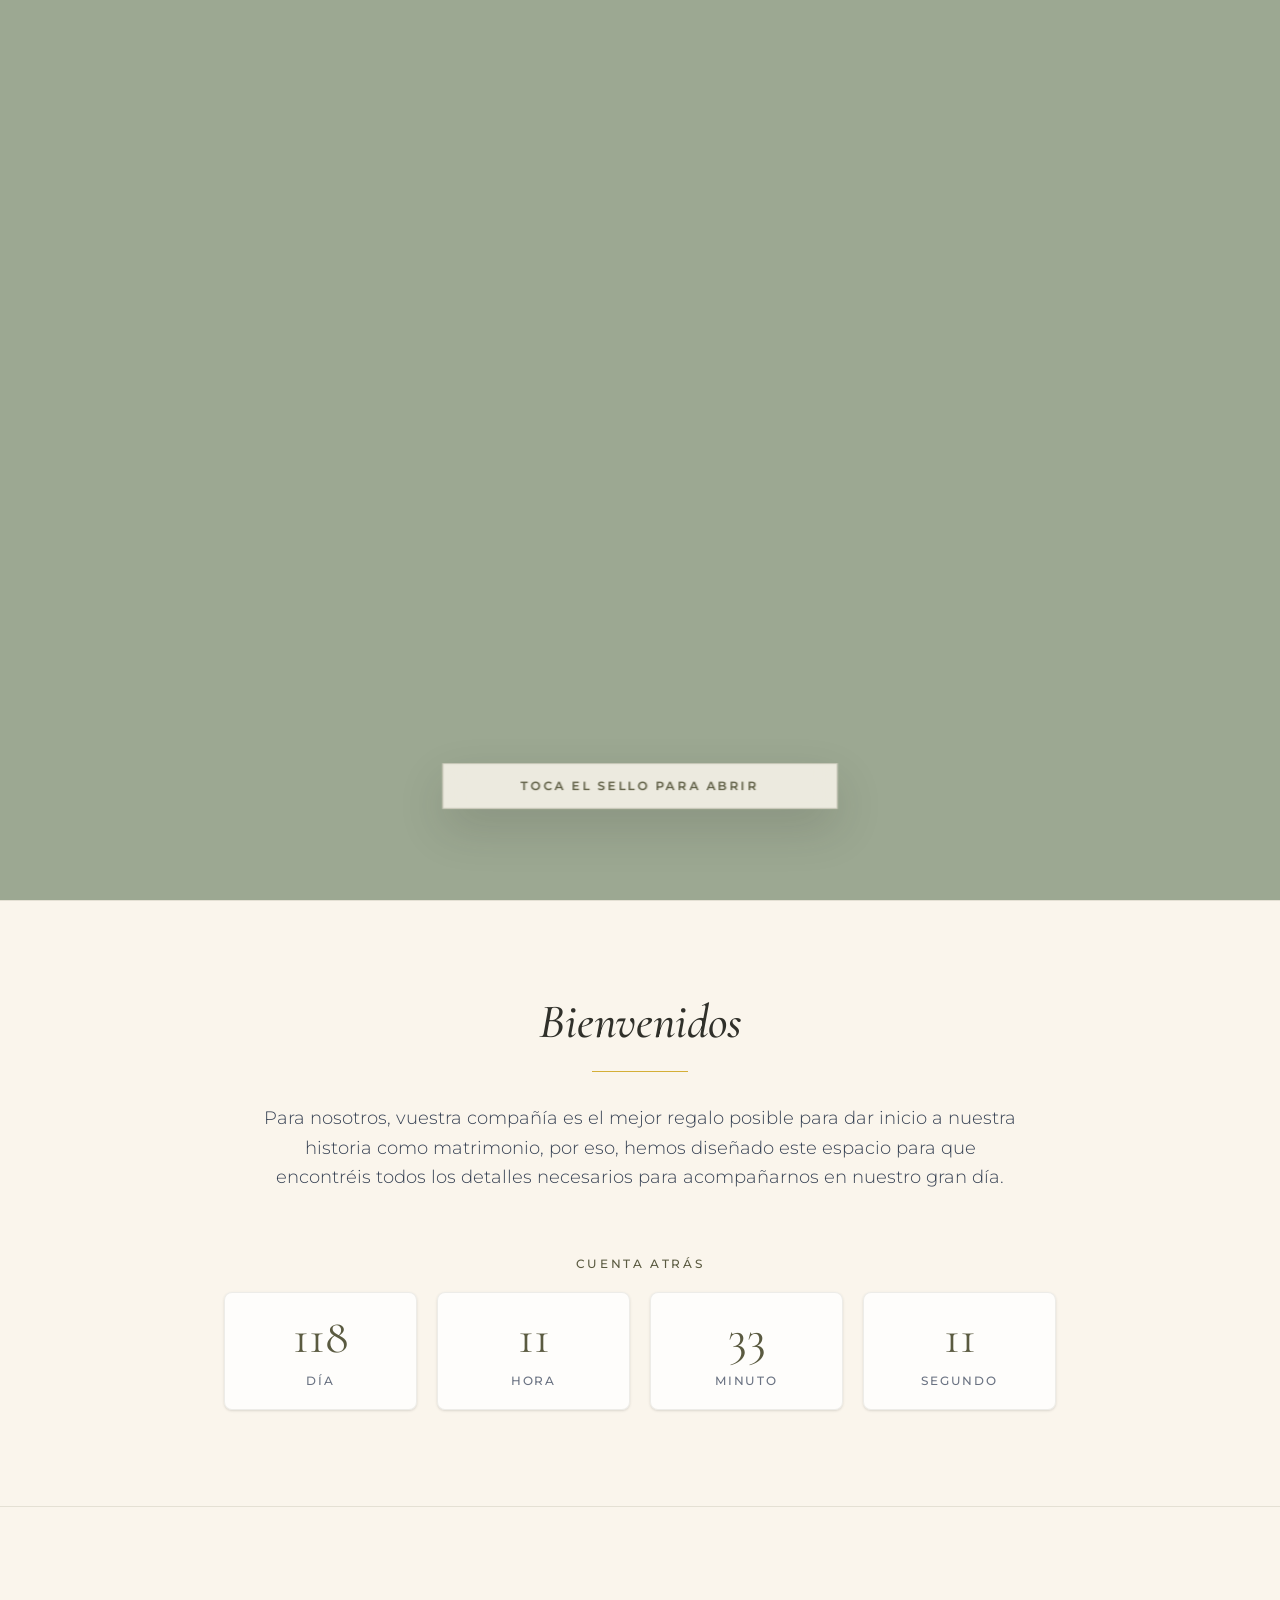
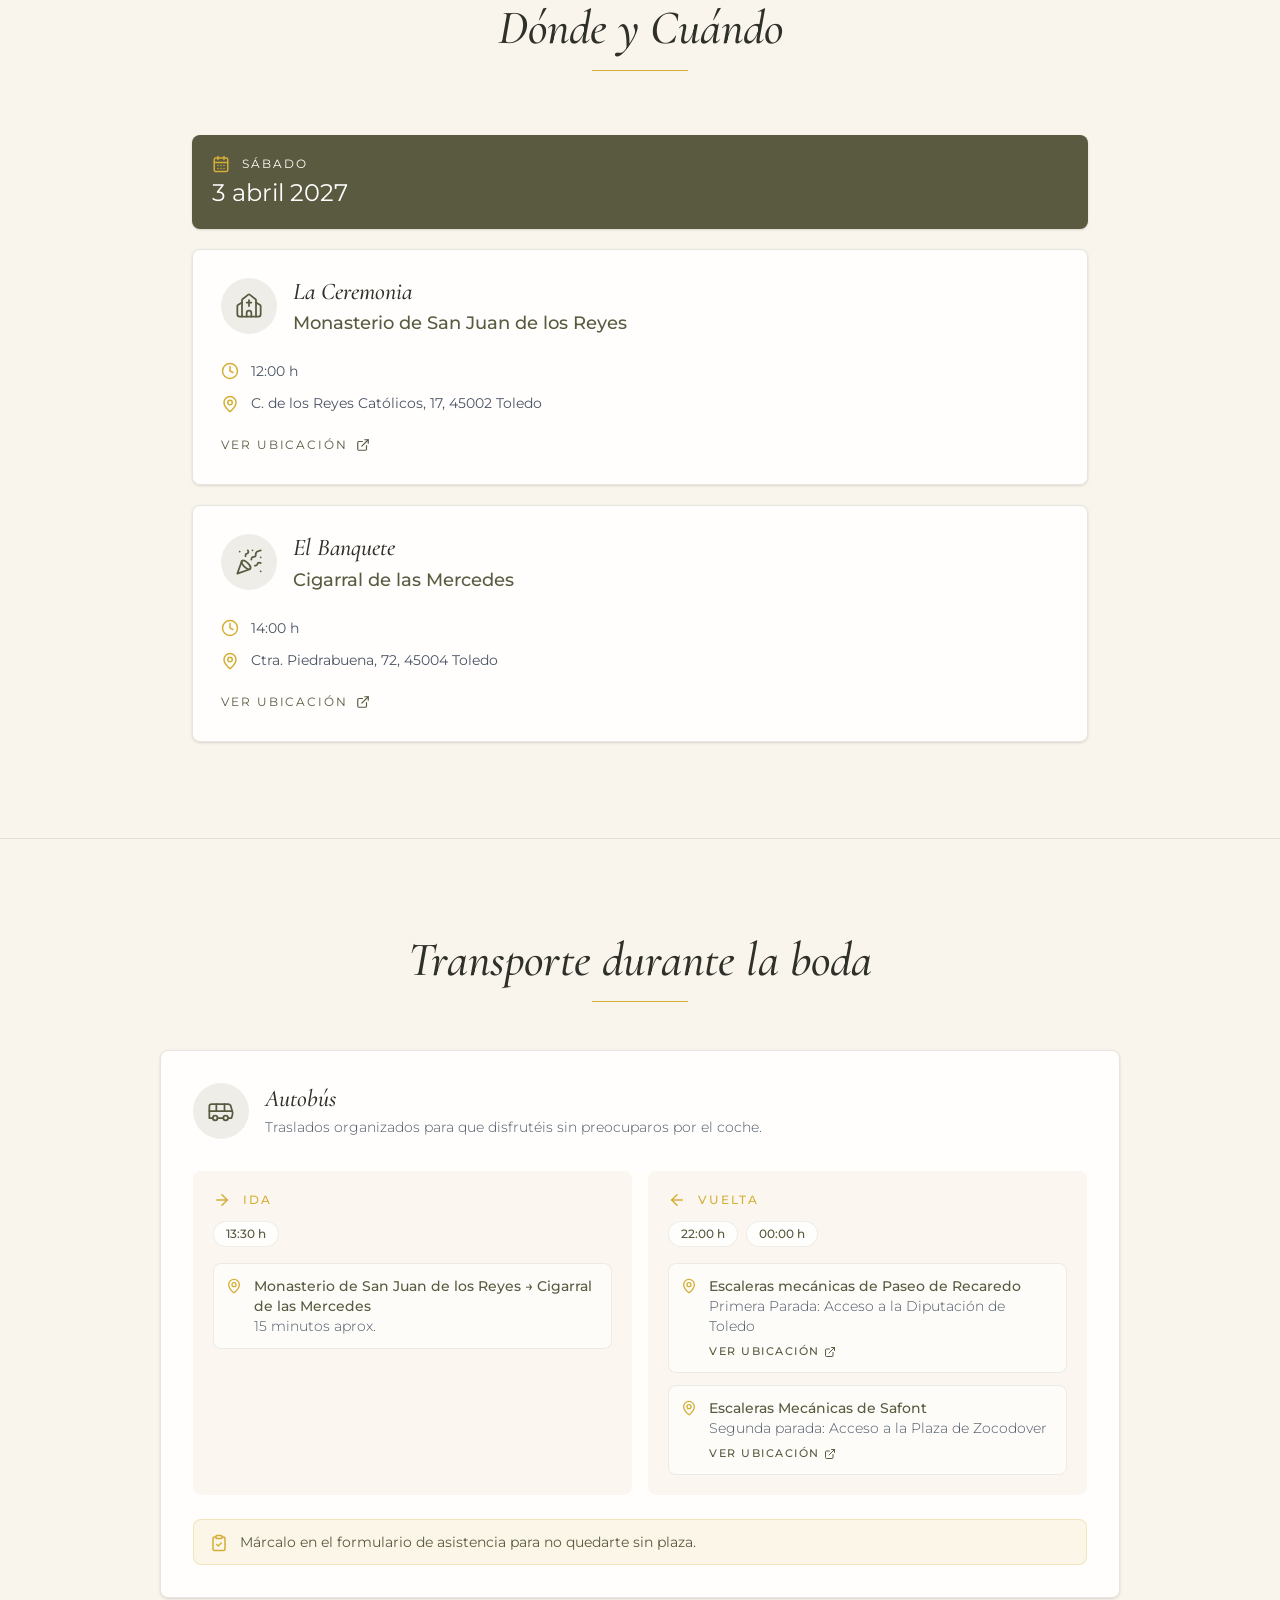
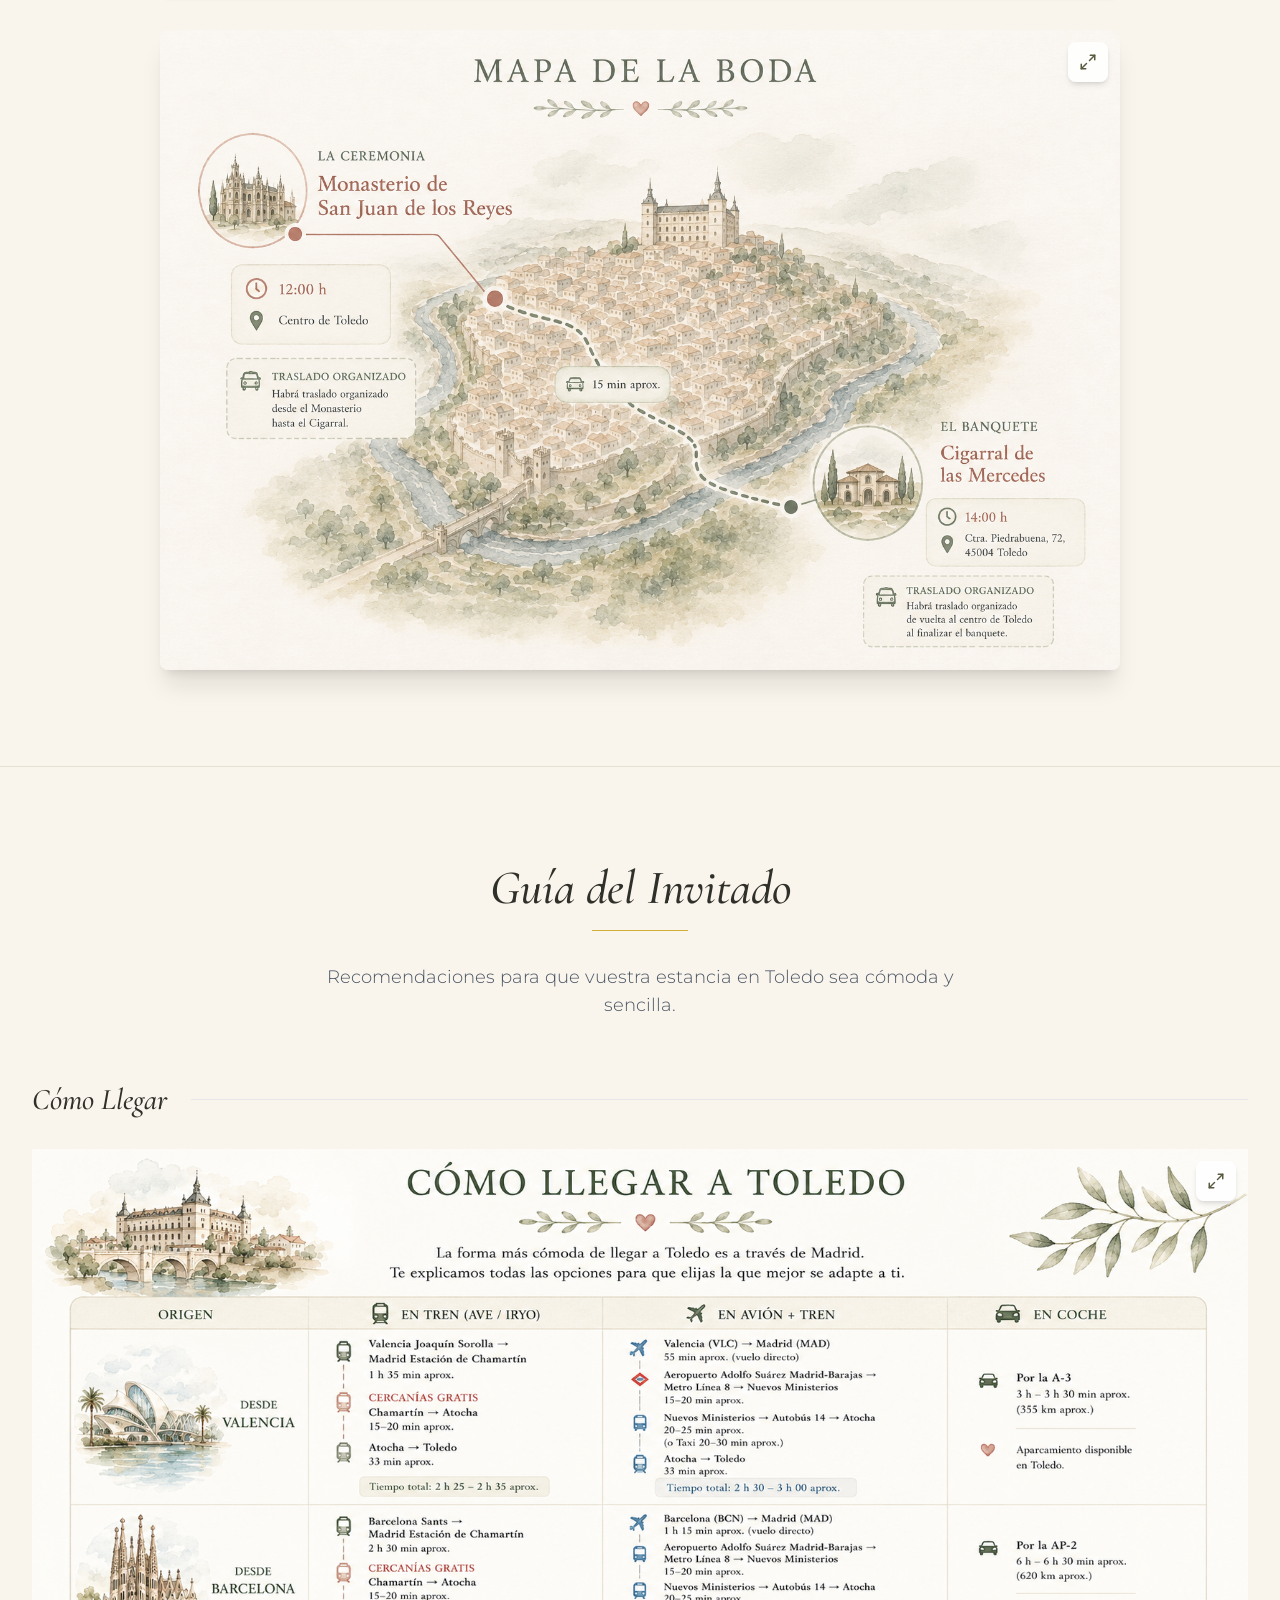
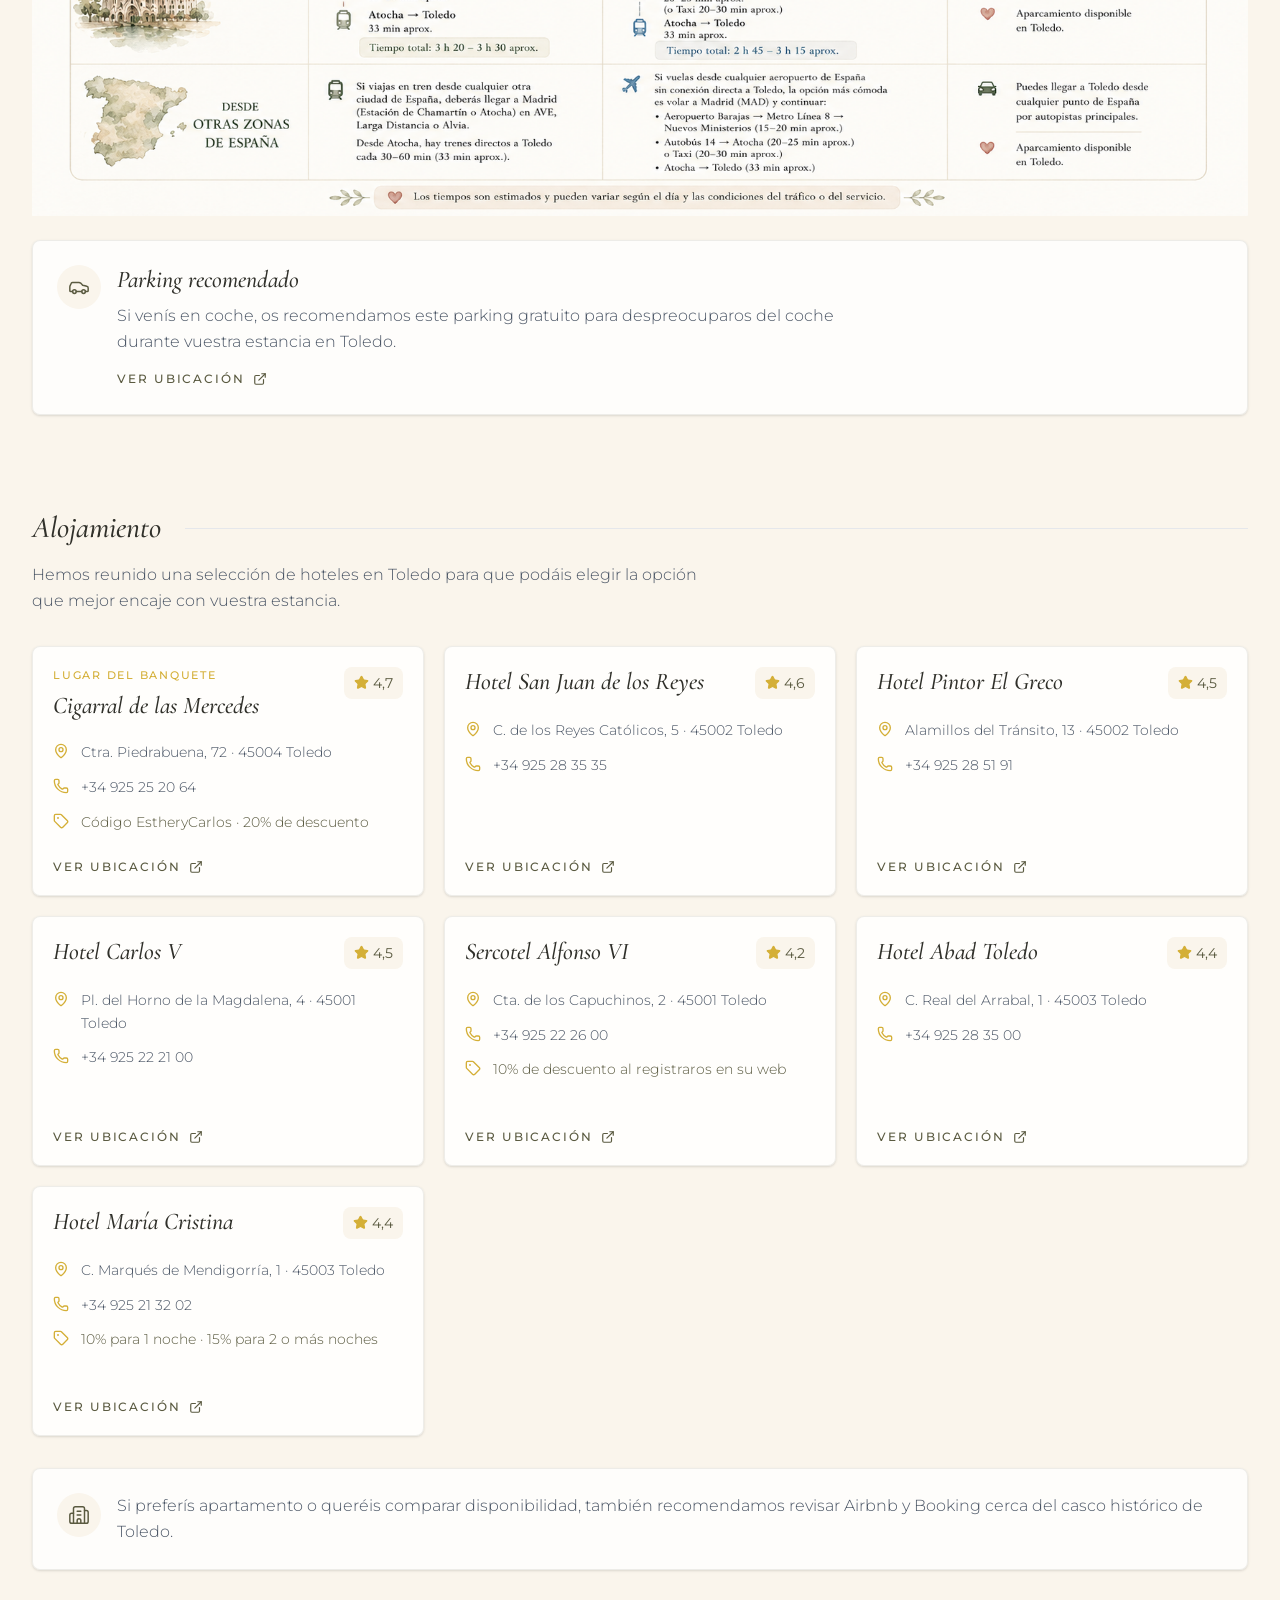
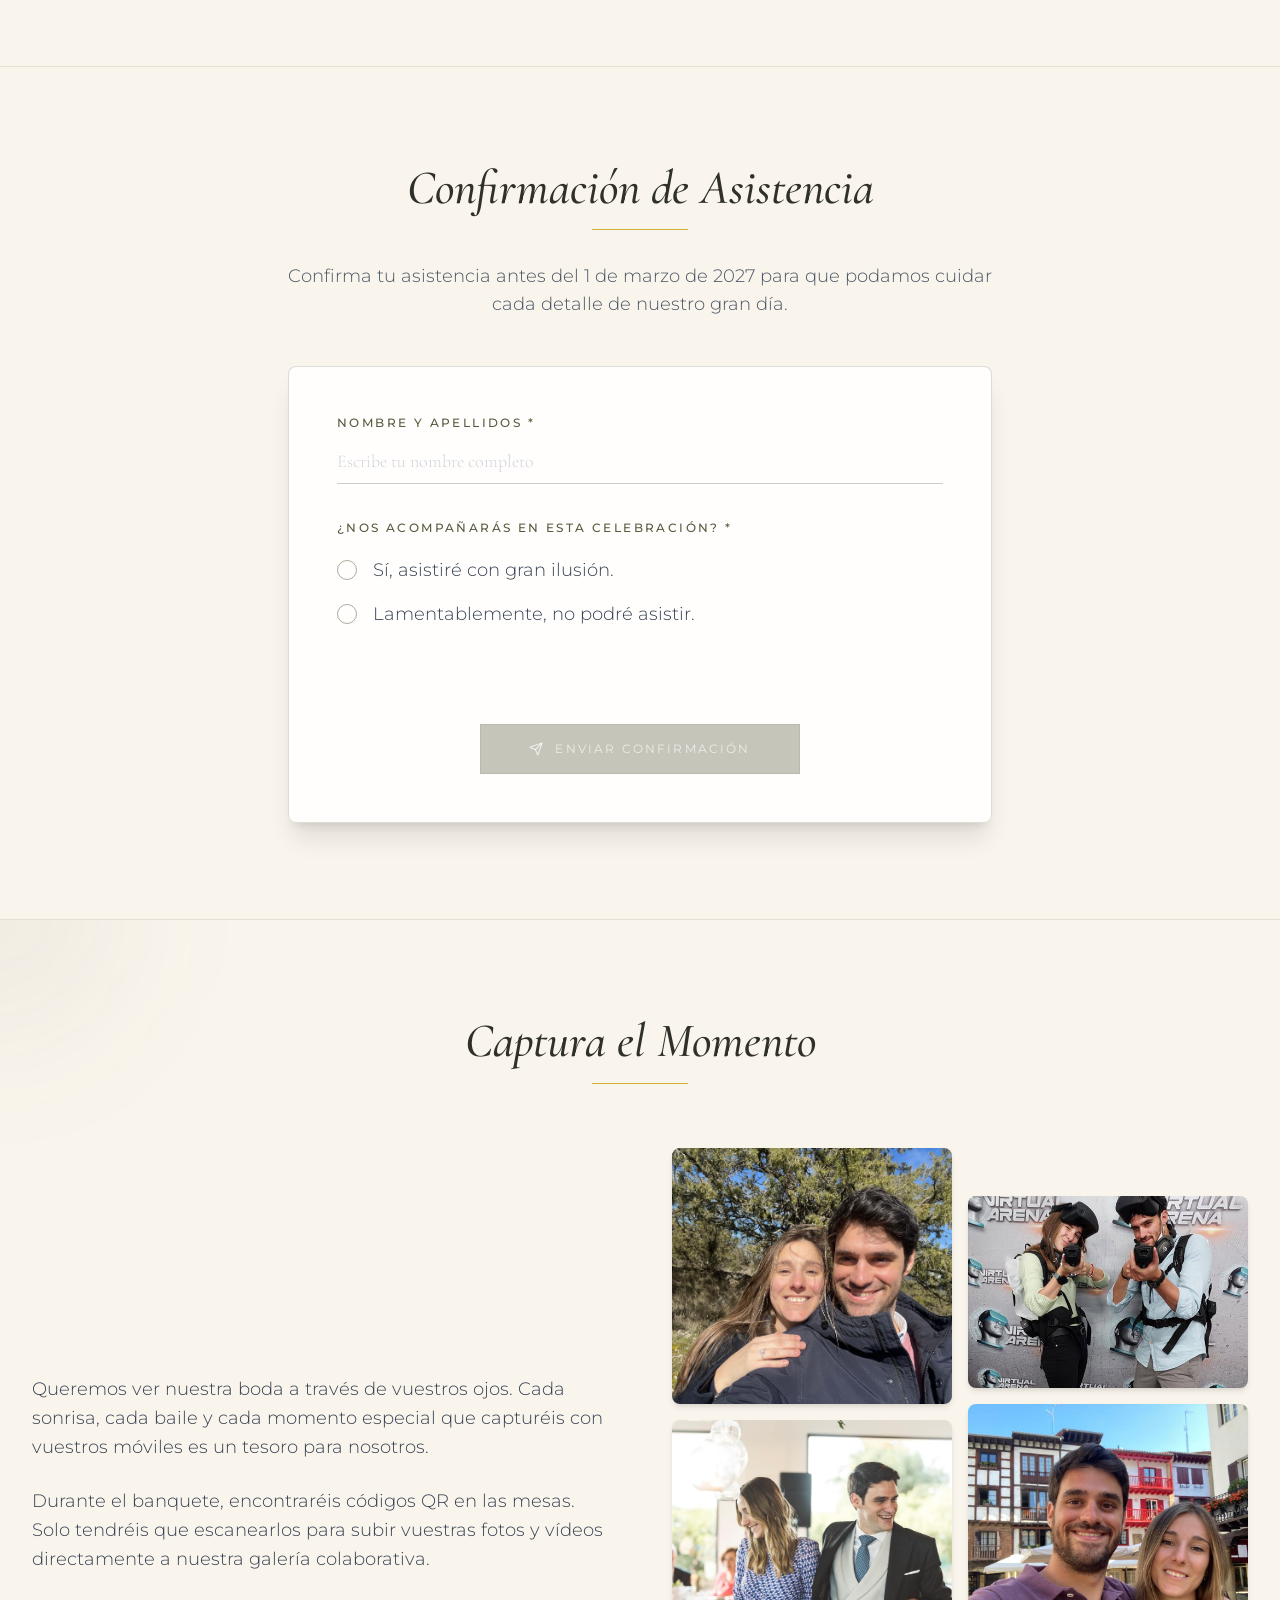
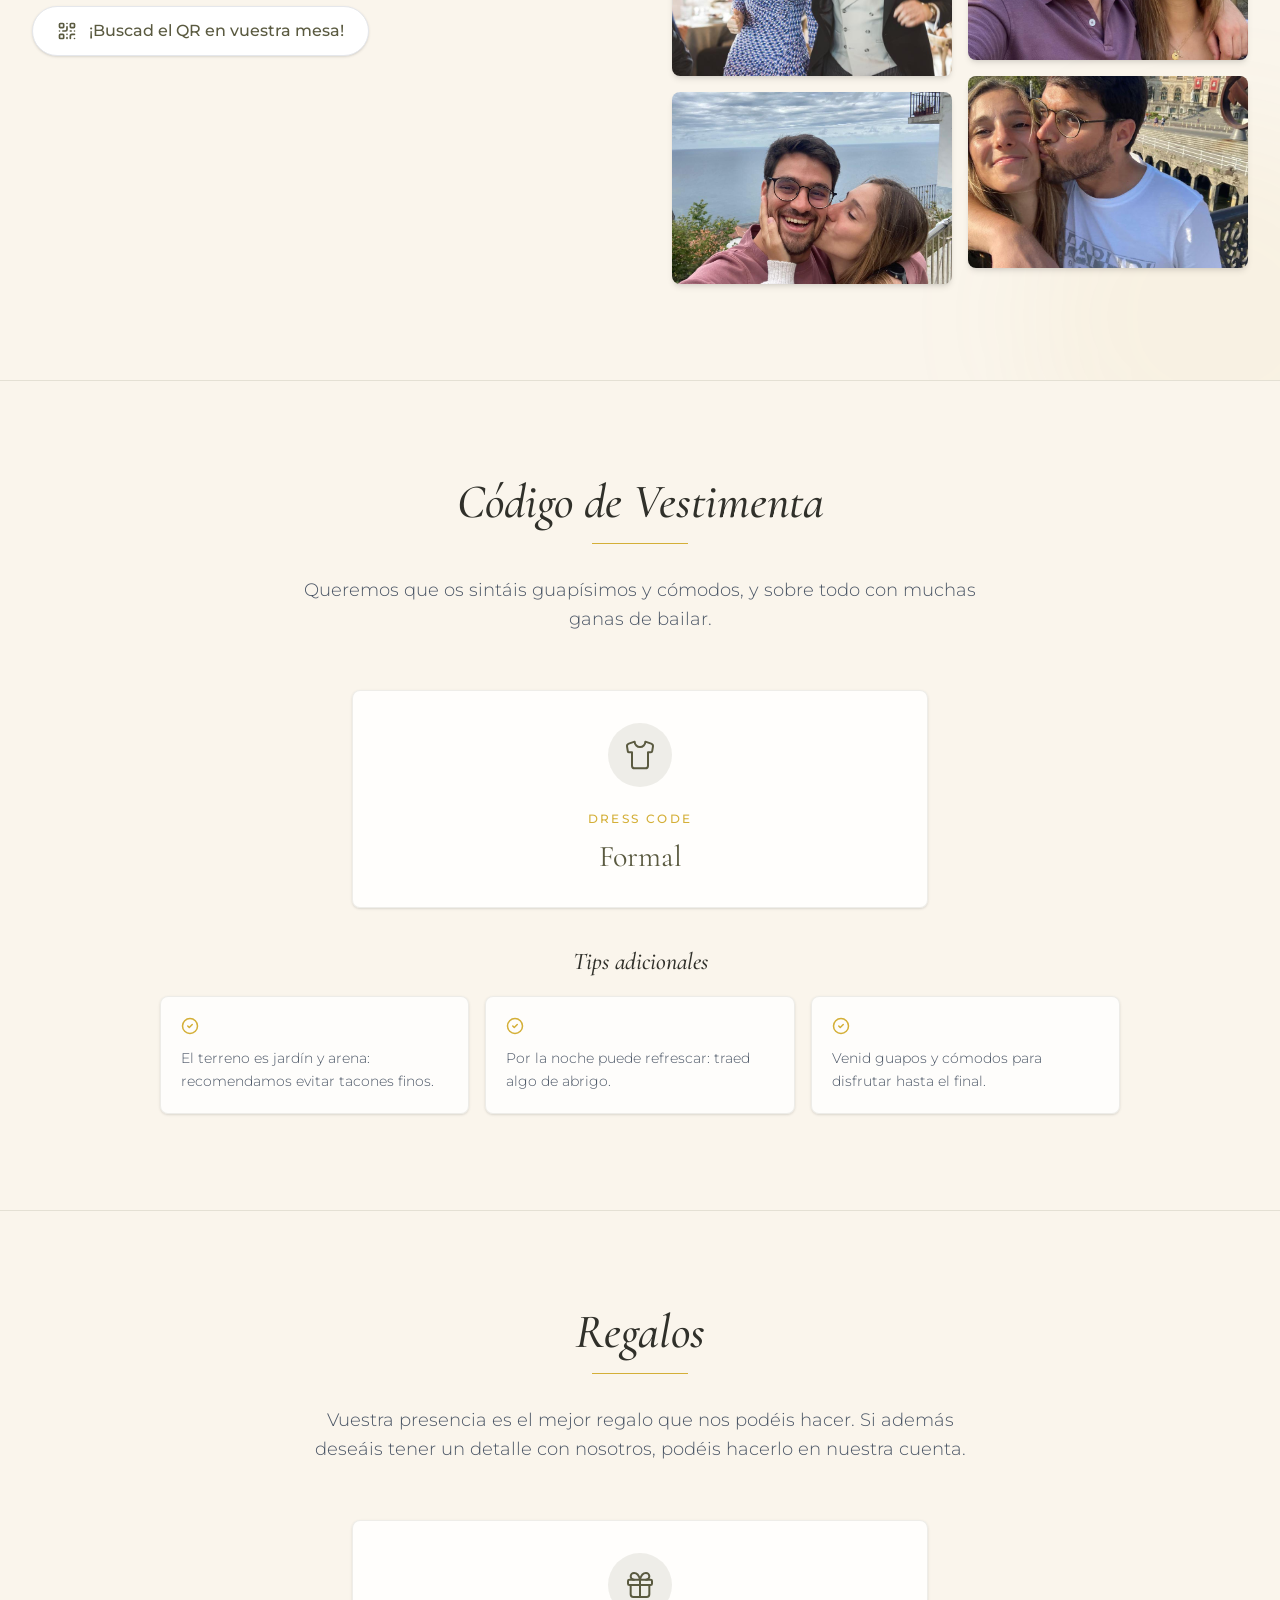
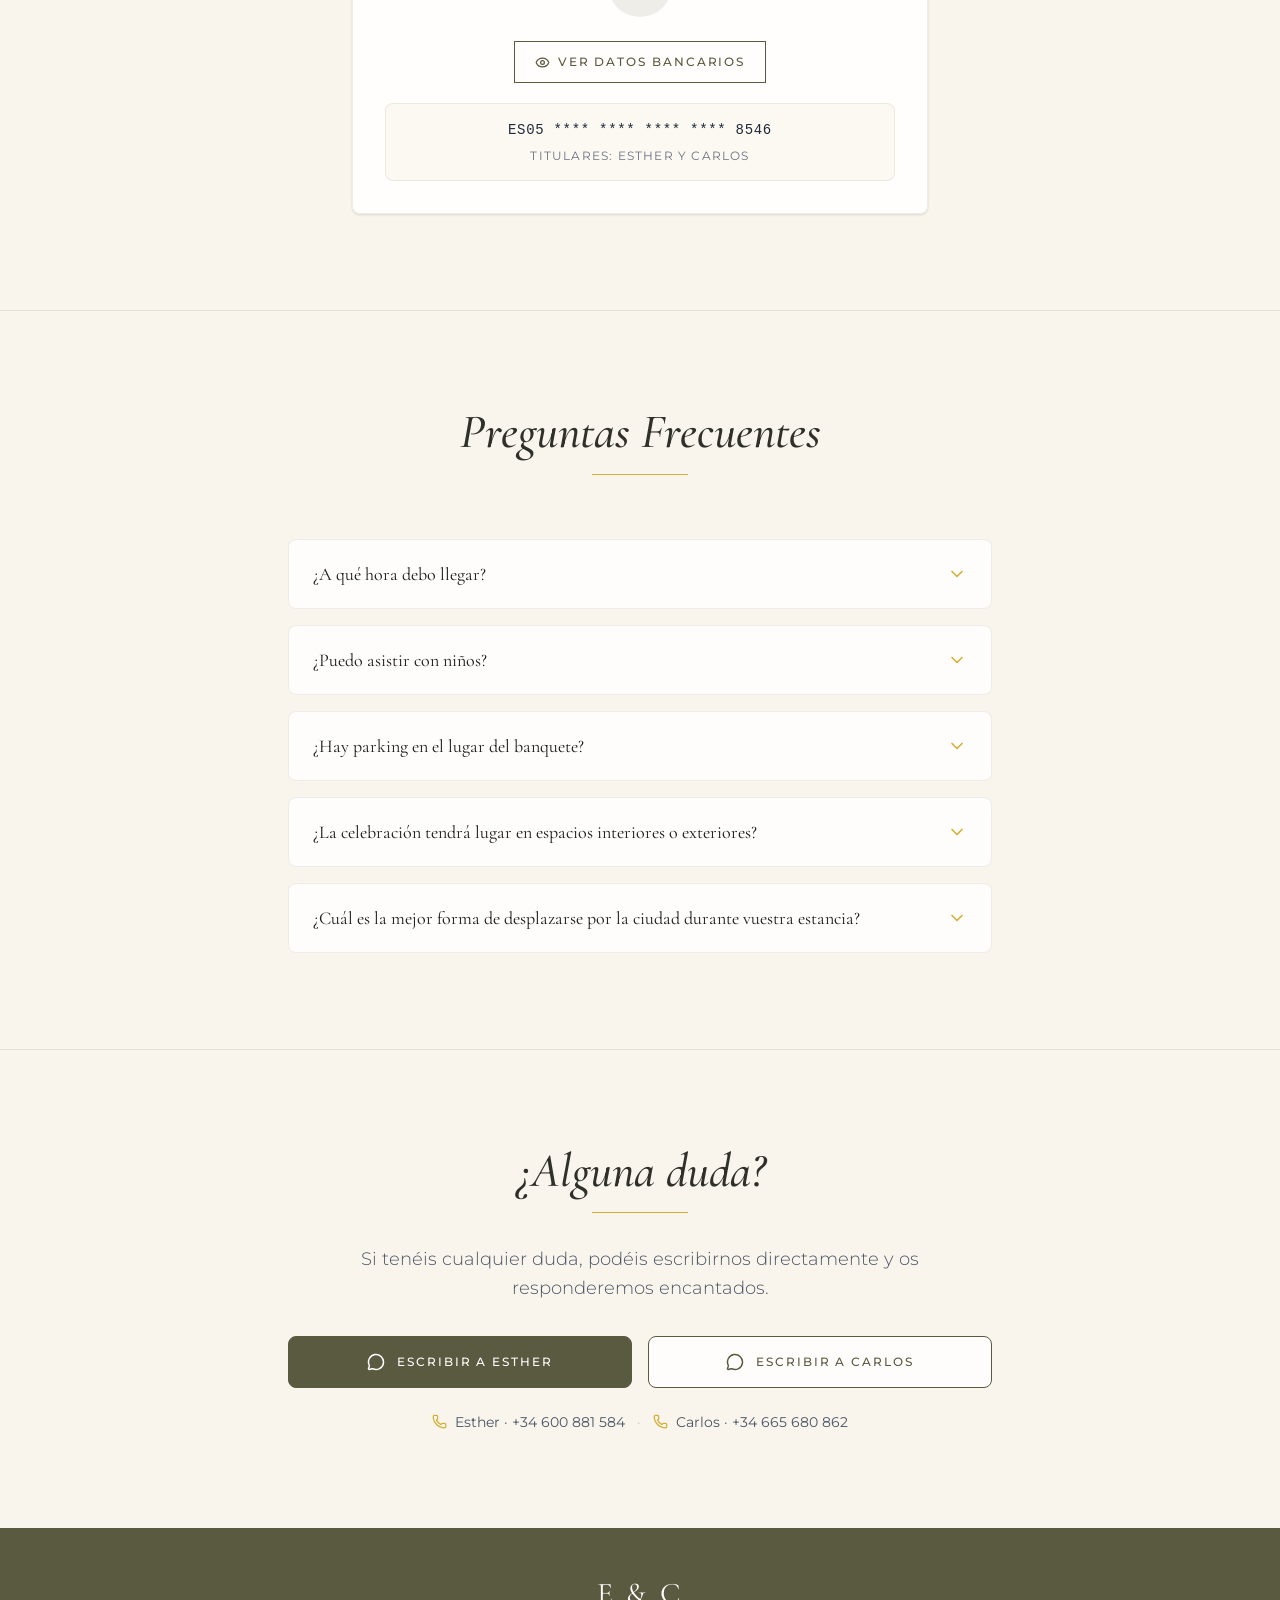
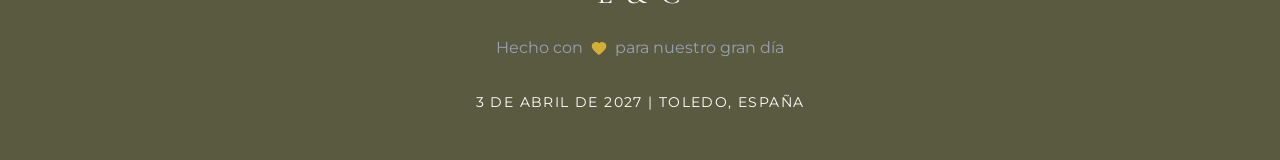
==== commit d02dee50: "Add files via upload" ====
--- a/index.html
+++ b/index.html
@@ -7,8 +7,8 @@
     <link rel="preconnect" href="https://fonts.googleapis.com">
     <link rel="preconnect" href="https://fonts.gstatic.com" crossorigin>
     <link href="https://fonts.googleapis.com/css2?family=Cormorant+Garamond:ital,wght@0,300;0,400;0,500;0,600;0,700;1,400&family=Montserrat:wght@300;400;500;600&display=swap" rel="stylesheet">
-    <script type="module" crossorigin src="/index-Bu2aOk3_.js"></script>
-    <link rel="stylesheet" crossorigin href="/index-DYF9HKPA.css">
+    <script type="module" crossorigin src="/index-Btzr-mR8.js"></script>
+    <link rel="stylesheet" crossorigin href="/index-ql74qtkN.css">
   </head>
   <body>
     <div id="root"></div>
--- a/index-ql74qtkN.css
+++ b/index-ql74qtkN.css
@@ -0,0 +1 @@
+@import"https://fonts.googleapis.com/css2?family=Cormorant+Garamond:ital,wght@0,300;0,400;0,500;0,600;0,700;1,400&family=Montserrat:wght@300;400;500;600&family=Great+Vibes&display=swap";/*! tailwindcss v4.2.2 | MIT License | https://tailwindcss.com */@layer properties{@supports (((-webkit-hyphens:none)) and (not (margin-trim:inline))) or ((-moz-orient:inline) and (not (color:rgb(from red r g b)))){*,:before,:after,::backdrop{--tw-translate-x:0;--tw-translate-y:0;--tw-translate-z:0;--tw-rotate-x:initial;--tw-rotate-y:initial;--tw-rotate-z:initial;--tw-skew-x:initial;--tw-skew-y:initial;--tw-space-y-reverse:0;--tw-space-x-reverse:0;--tw-border-style:solid;--tw-leading:initial;--tw-font-weight:initial;--tw-tracking:initial;--tw-shadow:0 0 #0000;--tw-shadow-color:initial;--tw-shadow-alpha:100%;--tw-inset-shadow:0 0 #0000;--tw-inset-shadow-color:initial;--tw-inset-shadow-alpha:100%;--tw-ring-color:initial;--tw-ring-shadow:0 0 #0000;--tw-inset-ring-color:initial;--tw-inset-ring-shadow:0 0 #0000;--tw-ring-inset:initial;--tw-ring-offset-width:0px;--tw-ring-offset-color:#fff;--tw-ring-offset-shadow:0 0 #0000;--tw-blur:initial;--tw-brightness:initial;--tw-contrast:initial;--tw-grayscale:initial;--tw-hue-rotate:initial;--tw-invert:initial;--tw-opacity:initial;--tw-saturate:initial;--tw-sepia:initial;--tw-drop-shadow:initial;--tw-drop-shadow-color:initial;--tw-drop-shadow-alpha:100%;--tw-drop-shadow-size:initial;--tw-backdrop-blur:initial;--tw-backdrop-brightness:initial;--tw-backdrop-contrast:initial;--tw-backdrop-grayscale:initial;--tw-backdrop-hue-rotate:initial;--tw-backdrop-invert:initial;--tw-backdrop-opacity:initial;--tw-backdrop-saturate:initial;--tw-backdrop-sepia:initial;--tw-duration:initial;--tw-ease:initial}}}@layer theme{:root,:host{--font-sans:"Montserrat", ui-sans-serif, system-ui, sans-serif;--font-serif:"Cormorant Garamond", ui-serif, Georgia, serif;--font-mono:ui-monospace, SFMono-Regular, Menlo, Monaco, Consolas, "Liberation Mono", "Courier New", monospace;--color-gray-200:oklch(92.8% .006 264.531);--color-gray-300:oklch(87.2% .01 258.338);--color-gray-400:oklch(70.7% .022 261.325);--color-gray-500:oklch(55.1% .027 264.364);--color-gray-600:oklch(44.6% .03 256.802);--color-gray-700:oklch(37.3% .034 259.733);--color-gray-800:oklch(27.8% .033 256.848);--color-black:#000;--color-white:#fff;--spacing:.25rem;--container-xl:36rem;--container-2xl:42rem;--container-3xl:48rem;--container-4xl:56rem;--container-5xl:64rem;--container-7xl:80rem;--text-xs:.75rem;--text-xs--line-height:calc(1 / .75);--text-sm:.875rem;--text-sm--line-height:calc(1.25 / .875);--text-base:1rem;--text-base--line-height: 1.5 ;--text-lg:1.125rem;--text-lg--line-height:calc(1.75 / 1.125);--text-2xl:1.5rem;--text-2xl--line-height:calc(2 / 1.5);--text-3xl:1.875rem;--text-3xl--line-height: 1.2 ;--text-4xl:2.25rem;--text-4xl--line-height:calc(2.5 / 2.25);--text-5xl:3rem;--text-5xl--line-height:1;--text-6xl:3.75rem;--text-6xl--line-height:1;--font-weight-light:300;--font-weight-medium:500;--font-weight-semibold:600;--tracking-wide:.025em;--tracking-wider:.05em;--tracking-widest:.1em;--leading-tight:1.25;--leading-relaxed:1.625;--radius-lg:.5rem;--ease-in:cubic-bezier(.4, 0, 1, 1);--ease-out:cubic-bezier(0, 0, .2, 1);--ease-in-out:cubic-bezier(.4, 0, .2, 1);--animate-spin:spin 1s linear infinite;--animate-bounce:bounce 1s infinite;--blur-md:12px;--blur-3xl:64px;--default-transition-duration:.15s;--default-transition-timing-function:cubic-bezier(.4, 0, .2, 1);--default-font-family:var(--font-sans);--default-mono-font-family:var(--font-mono);--font-script:"Great Vibes", cursive;--color-primary:#5a5a40;--color-secondary:#faf5ec;--color-accent:#d4af37;--color-text:#1a1a1a;--color-heading:#30302a}}@layer base{*,:after,:before,::backdrop{box-sizing:border-box;border:0 solid;margin:0;padding:0}::file-selector-button{box-sizing:border-box;border:0 solid;margin:0;padding:0}html,:host{-webkit-text-size-adjust:100%;-moz-tab-size:4;tab-size:4;line-height:1.5;font-family:var(--default-font-family,ui-sans-serif, system-ui, sans-serif, "Apple Color Emoji", "Segoe UI Emoji", "Segoe UI Symbol", "Noto Color Emoji");font-feature-settings:var(--default-font-feature-settings,normal);font-variation-settings:var(--default-font-variation-settings,normal);-webkit-tap-highlight-color:transparent}hr{height:0;color:inherit;border-top-width:1px}abbr:where([title]){-webkit-text-decoration:underline dotted;text-decoration:underline dotted}h1,h2,h3,h4,h5,h6{font-size:inherit;font-weight:inherit}a{color:inherit;-webkit-text-decoration:inherit;text-decoration:inherit}b,strong{font-weight:bolder}code,kbd,samp,pre{font-family:var(--default-mono-font-family,ui-monospace, SFMono-Regular, Menlo, Monaco, Consolas, "Liberation Mono", "Courier New", monospace);font-feature-settings:var(--default-mono-font-feature-settings,normal);font-variation-settings:var(--default-mono-font-variation-settings,normal);font-size:1em}small{font-size:80%}sub,sup{vertical-align:baseline;font-size:75%;line-height:0;position:relative}sub{bottom:-.25em}sup{top:-.5em}table{text-indent:0;border-color:inherit;border-collapse:collapse}:-moz-focusring{outline:auto}progress{vertical-align:baseline}summary{display:list-item}ol,ul,menu{list-style:none}img,svg,video,canvas,audio,iframe,embed,object{vertical-align:middle;display:block}img,video{max-width:100%;height:auto}button,input,select,optgroup,textarea{font:inherit;font-feature-settings:inherit;font-variation-settings:inherit;letter-spacing:inherit;color:inherit;opacity:1;background-color:#0000;border-radius:0}::file-selector-button{font:inherit;font-feature-settings:inherit;font-variation-settings:inherit;letter-spacing:inherit;color:inherit;opacity:1;background-color:#0000;border-radius:0}:where(select:is([multiple],[size])) optgroup{font-weight:bolder}:where(select:is([multiple],[size])) optgroup option{padding-inline-start:20px}::file-selector-button{margin-inline-end:4px}::placeholder{opacity:1}@supports (not ((-webkit-appearance:-apple-pay-button))) or (contain-intrinsic-size:1px){::placeholder{color:currentColor}@supports (color:color-mix(in lab,red,red)){::placeholder{color:color-mix(in oklab,currentcolor 50%,transparent)}}}textarea{resize:vertical}::-webkit-search-decoration{-webkit-appearance:none}::-webkit-date-and-time-value{min-height:1lh;text-align:inherit}::-webkit-datetime-edit{display:inline-flex}::-webkit-datetime-edit-fields-wrapper{padding:0}::-webkit-datetime-edit{padding-block:0}::-webkit-datetime-edit-year-field{padding-block:0}::-webkit-datetime-edit-month-field{padding-block:0}::-webkit-datetime-edit-day-field{padding-block:0}::-webkit-datetime-edit-hour-field{padding-block:0}::-webkit-datetime-edit-minute-field{padding-block:0}::-webkit-datetime-edit-second-field{padding-block:0}::-webkit-datetime-edit-millisecond-field{padding-block:0}::-webkit-datetime-edit-meridiem-field{padding-block:0}::-webkit-calendar-picker-indicator{line-height:1}:-moz-ui-invalid{box-shadow:none}button,input:where([type=button],[type=reset],[type=submit]){-webkit-appearance:button;-moz-appearance:button;appearance:button}::file-selector-button{-webkit-appearance:button;-moz-appearance:button;appearance:button}::-webkit-inner-spin-button{height:auto}::-webkit-outer-spin-button{height:auto}[hidden]:where(:not([hidden=until-found])){display:none!important}}@layer components;@layer utilities{.pointer-events-none{pointer-events:none}.visible{visibility:visible}.sr-only{clip-path:inset(50%);white-space:nowrap;border-width:0;width:1px;height:1px;margin:-1px;padding:0;position:absolute;overflow:hidden}.absolute{position:absolute}.fixed{position:fixed}.relative{position:relative}.inset-0{inset:calc(var(--spacing) * 0)}.start{inset-inline-start:var(--spacing)}.end{inset-inline-end:var(--spacing)}.top-0{top:calc(var(--spacing) * 0)}.top-3{top:calc(var(--spacing) * 3)}.top-4{top:calc(var(--spacing) * 4)}.top-full{top:100%}.right-0{right:calc(var(--spacing) * 0)}.right-3{right:calc(var(--spacing) * 3)}.right-4{right:calc(var(--spacing) * 4)}.bottom-0{bottom:calc(var(--spacing) * 0)}.bottom-8{bottom:calc(var(--spacing) * 8)}.left-0{left:calc(var(--spacing) * 0)}.left-1\/2{left:50%}.z-10{z-index:10}.z-50{z-index:50}.z-\[140\]{z-index:140}.mx-auto{margin-inline:auto}.mt-0\.5{margin-top:calc(var(--spacing) * .5)}.mt-1{margin-top:calc(var(--spacing) * 1)}.mt-2{margin-top:calc(var(--spacing) * 2)}.mt-3{margin-top:calc(var(--spacing) * 3)}.mt-4{margin-top:calc(var(--spacing) * 4)}.mt-5{margin-top:calc(var(--spacing) * 5)}.mt-6{margin-top:calc(var(--spacing) * 6)}.mt-8{margin-top:calc(var(--spacing) * 8)}.mt-10{margin-top:calc(var(--spacing) * 10)}.mt-16{margin-top:calc(var(--spacing) * 16)}.mt-auto{margin-top:auto}.mr-3{margin-right:calc(var(--spacing) * 3)}.mb-2{margin-bottom:calc(var(--spacing) * 2)}.mb-3{margin-bottom:calc(var(--spacing) * 3)}.mb-4{margin-bottom:calc(var(--spacing) * 4)}.mb-5{margin-bottom:calc(var(--spacing) * 5)}.mb-6{margin-bottom:calc(var(--spacing) * 6)}.mb-8{margin-bottom:calc(var(--spacing) * 8)}.mb-12{margin-bottom:calc(var(--spacing) * 12)}.mb-14{margin-bottom:calc(var(--spacing) * 14)}.mb-16{margin-bottom:calc(var(--spacing) * 16)}.mb-20{margin-bottom:calc(var(--spacing) * 20)}.ml-6{margin-left:calc(var(--spacing) * 6)}.block{display:block}.contents{display:contents}.flex{display:flex}.grid{display:grid}.hidden{display:none}.inline{display:inline}.inline-flex{display:inline-flex}.table{display:table}.h-2{height:calc(var(--spacing) * 2)}.h-5{height:calc(var(--spacing) * 5)}.h-10{height:calc(var(--spacing) * 10)}.h-11{height:calc(var(--spacing) * 11)}.h-14{height:calc(var(--spacing) * 14)}.h-16{height:calc(var(--spacing) * 16)}.h-64{height:calc(var(--spacing) * 64)}.h-96{height:calc(var(--spacing) * 96)}.h-\[1px\]{height:1px}.h-auto{height:auto}.h-full{height:100%}.max-h-0{max-height:calc(var(--spacing) * 0)}.max-h-32{max-height:calc(var(--spacing) * 32)}.max-h-\[92svh\]{max-height:92svh}.max-h-\[1350px\]{max-height:1350px}.min-h-\[100svh\]{min-height:100svh}.min-h-\[250px\]{min-height:250px}.min-h-\[360px\]{min-height:360px}.min-h-screen{min-height:100vh}.w-2{width:calc(var(--spacing) * 2)}.w-5{width:calc(var(--spacing) * 5)}.w-8{width:calc(var(--spacing) * 8)}.w-10{width:calc(var(--spacing) * 10)}.w-11{width:calc(var(--spacing) * 11)}.w-14{width:calc(var(--spacing) * 14)}.w-16{width:calc(var(--spacing) * 16)}.w-24{width:calc(var(--spacing) * 24)}.w-64{width:calc(var(--spacing) * 64)}.w-96{width:calc(var(--spacing) * 96)}.w-full{width:100%}.max-w-2xl{max-width:var(--container-2xl)}.max-w-3xl{max-width:var(--container-3xl)}.max-w-4xl{max-width:var(--container-4xl)}.max-w-5xl{max-width:var(--container-5xl)}.max-w-7xl{max-width:var(--container-7xl)}.max-w-\[94vw\]{max-width:94vw}.max-w-xl{max-width:var(--container-xl)}.min-w-0{min-width:calc(var(--spacing) * 0)}.shrink-0{flex-shrink:0}.flex-grow{flex-grow:1}.-translate-x-1\/2{--tw-translate-x: -50% ;translate:var(--tw-translate-x) var(--tw-translate-y)}.translate-x-1\/3{--tw-translate-x:calc(1 / 3 * 100%);translate:var(--tw-translate-x) var(--tw-translate-y)}.-translate-y-1\/2{--tw-translate-y: -50% ;translate:var(--tw-translate-x) var(--tw-translate-y)}.-translate-y-full{--tw-translate-y:-100%;translate:var(--tw-translate-x) var(--tw-translate-y)}.translate-y-0{--tw-translate-y:calc(var(--spacing) * 0);translate:var(--tw-translate-x) var(--tw-translate-y)}.translate-y-1\/3{--tw-translate-y:calc(1 / 3 * 100%);translate:var(--tw-translate-x) var(--tw-translate-y)}.translate-y-full{--tw-translate-y:100%;translate:var(--tw-translate-x) var(--tw-translate-y)}.transform{transform:var(--tw-rotate-x,) var(--tw-rotate-y,) var(--tw-rotate-z,) var(--tw-skew-x,) var(--tw-skew-y,)}.animate-bounce{animation:var(--animate-bounce)}.animate-spin{animation:var(--animate-spin)}.cursor-pointer{cursor:pointer}.cursor-zoom-in{cursor:zoom-in}.resize{resize:both}.resize-none{resize:none}.grid-cols-1{grid-template-columns:repeat(1,minmax(0,1fr))}.grid-cols-2{grid-template-columns:repeat(2,minmax(0,1fr))}.flex-col{flex-direction:column}.flex-wrap{flex-wrap:wrap}.place-items-center{place-items:center}.items-center{align-items:center}.items-start{align-items:flex-start}.justify-between{justify-content:space-between}.justify-center{justify-content:center}.justify-end{justify-content:flex-end}.gap-1{gap:calc(var(--spacing) * 1)}.gap-2{gap:calc(var(--spacing) * 2)}.gap-3{gap:calc(var(--spacing) * 3)}.gap-4{gap:calc(var(--spacing) * 4)}.gap-5{gap:calc(var(--spacing) * 5)}.gap-12{gap:calc(var(--spacing) * 12)}:where(.space-y-3>:not(:last-child)){--tw-space-y-reverse:0;margin-block-start:calc(calc(var(--spacing) * 3) * var(--tw-space-y-reverse));margin-block-end:calc(calc(var(--spacing) * 3) * calc(1 - var(--tw-space-y-reverse)))}:where(.space-y-4>:not(:last-child)){--tw-space-y-reverse:0;margin-block-start:calc(calc(var(--spacing) * 4) * var(--tw-space-y-reverse));margin-block-end:calc(calc(var(--spacing) * 4) * calc(1 - var(--tw-space-y-reverse)))}:where(.space-y-5>:not(:last-child)){--tw-space-y-reverse:0;margin-block-start:calc(calc(var(--spacing) * 5) * var(--tw-space-y-reverse));margin-block-end:calc(calc(var(--spacing) * 5) * calc(1 - var(--tw-space-y-reverse)))}:where(.space-y-9>:not(:last-child)){--tw-space-y-reverse:0;margin-block-start:calc(calc(var(--spacing) * 9) * var(--tw-space-y-reverse));margin-block-end:calc(calc(var(--spacing) * 9) * calc(1 - var(--tw-space-y-reverse)))}.gap-x-3{column-gap:calc(var(--spacing) * 3)}.gap-x-8{column-gap:calc(var(--spacing) * 8)}:where(.space-x-2>:not(:last-child)){--tw-space-x-reverse:0;margin-inline-start:calc(calc(var(--spacing) * 2) * var(--tw-space-x-reverse));margin-inline-end:calc(calc(var(--spacing) * 2) * calc(1 - var(--tw-space-x-reverse)))}.gap-y-2{row-gap:calc(var(--spacing) * 2)}.gap-y-4{row-gap:calc(var(--spacing) * 4)}.overflow-hidden{overflow:hidden}.scroll-smooth{scroll-behavior:smooth}.rounded-full{border-radius:3.40282e38px}.rounded-lg{border-radius:var(--radius-lg)}.border{border-style:var(--tw-border-style);border-width:1px}.border-0{border-style:var(--tw-border-style);border-width:0}.border-t{border-top-style:var(--tw-border-style);border-top-width:1px}.border-b{border-bottom-style:var(--tw-border-style);border-bottom-width:1px}.border-accent\/25{border-color:#d4af3740}@supports (color:color-mix(in lab,red,red)){.border-accent\/25{border-color:color-mix(in oklab,var(--color-accent) 25%,transparent)}}.border-accent\/30{border-color:#d4af374d}@supports (color:color-mix(in lab,red,red)){.border-accent\/30{border-color:color-mix(in oklab,var(--color-accent) 30%,transparent)}}.border-gray-200{border-color:var(--color-gray-200)}.border-primary{border-color:var(--color-primary)}.border-primary\/10{border-color:#5a5a401a}@supports (color:color-mix(in lab,red,red)){.border-primary\/10{border-color:color-mix(in oklab,var(--color-primary) 10%,transparent)}}.border-primary\/15{border-color:#5a5a4026}@supports (color:color-mix(in lab,red,red)){.border-primary\/15{border-color:color-mix(in oklab,var(--color-primary) 15%,transparent)}}.border-primary\/20{border-color:#5a5a4033}@supports (color:color-mix(in lab,red,red)){.border-primary\/20{border-color:color-mix(in oklab,var(--color-primary) 20%,transparent)}}.border-primary\/30{border-color:#5a5a404d}@supports (color:color-mix(in lab,red,red)){.border-primary\/30{border-color:color-mix(in oklab,var(--color-primary) 30%,transparent)}}.border-primary\/50{border-color:#5a5a4080}@supports (color:color-mix(in lab,red,red)){.border-primary\/50{border-color:color-mix(in oklab,var(--color-primary) 50%,transparent)}}.bg-\[\#5A5A40\]{background-color:#5a5a40}.bg-accent{background-color:var(--color-accent)}.bg-accent\/5{background-color:#d4af370d}@supports (color:color-mix(in lab,red,red)){.bg-accent\/5{background-color:color-mix(in oklab,var(--color-accent) 5%,transparent)}}.bg-accent\/10{background-color:#d4af371a}@supports (color:color-mix(in lab,red,red)){.bg-accent\/10{background-color:color-mix(in oklab,var(--color-accent) 10%,transparent)}}.bg-black\/86{background-color:#000000db}@supports (color:color-mix(in lab,red,red)){.bg-black\/86{background-color:color-mix(in oklab,var(--color-black) 86%,transparent)}}.bg-gray-200{background-color:var(--color-gray-200)}.bg-primary{background-color:var(--color-primary)}.bg-primary\/5{background-color:#5a5a400d}@supports (color:color-mix(in lab,red,red)){.bg-primary\/5{background-color:color-mix(in oklab,var(--color-primary) 5%,transparent)}}.bg-primary\/10{background-color:#5a5a401a}@supports (color:color-mix(in lab,red,red)){.bg-primary\/10{background-color:color-mix(in oklab,var(--color-primary) 10%,transparent)}}.bg-primary\/20{background-color:#5a5a4033}@supports (color:color-mix(in lab,red,red)){.bg-primary\/20{background-color:color-mix(in oklab,var(--color-primary) 20%,transparent)}}.bg-secondary{background-color:var(--color-secondary)}.bg-secondary\/60{background-color:#faf5ec99}@supports (color:color-mix(in lab,red,red)){.bg-secondary\/60{background-color:color-mix(in oklab,var(--color-secondary) 60%,transparent)}}.bg-secondary\/70{background-color:#faf5ecb3}@supports (color:color-mix(in lab,red,red)){.bg-secondary\/70{background-color:color-mix(in oklab,var(--color-secondary) 70%,transparent)}}.bg-secondary\/80{background-color:#faf5eccc}@supports (color:color-mix(in lab,red,red)){.bg-secondary\/80{background-color:color-mix(in oklab,var(--color-secondary) 80%,transparent)}}.bg-secondary\/95{background-color:#faf5ecf2}@supports (color:color-mix(in lab,red,red)){.bg-secondary\/95{background-color:color-mix(in oklab,var(--color-secondary) 95%,transparent)}}.bg-transparent{background-color:#0000}.bg-white{background-color:var(--color-white)}.bg-white\/10{background-color:#ffffff1a}@supports (color:color-mix(in lab,red,red)){.bg-white\/10{background-color:color-mix(in oklab,var(--color-white) 10%,transparent)}}.bg-white\/60{background-color:#fff9}@supports (color:color-mix(in lab,red,red)){.bg-white\/60{background-color:color-mix(in oklab,var(--color-white) 60%,transparent)}}.bg-white\/80{background-color:#fffc}@supports (color:color-mix(in lab,red,red)){.bg-white\/80{background-color:color-mix(in oklab,var(--color-white) 80%,transparent)}}.bg-white\/85{background-color:#ffffffd9}@supports (color:color-mix(in lab,red,red)){.bg-white\/85{background-color:color-mix(in oklab,var(--color-white) 85%,transparent)}}.bg-white\/88{background-color:#ffffffe0}@supports (color:color-mix(in lab,red,red)){.bg-white\/88{background-color:color-mix(in oklab,var(--color-white) 88%,transparent)}}.bg-white\/90{background-color:#ffffffe6}@supports (color:color-mix(in lab,red,red)){.bg-white\/90{background-color:color-mix(in oklab,var(--color-white) 90%,transparent)}}.fill-accent{fill:var(--color-accent)}.object-contain{object-fit:contain}.p-0{padding:calc(var(--spacing) * 0)}.p-3{padding:calc(var(--spacing) * 3)}.p-4{padding:calc(var(--spacing) * 4)}.p-5{padding:calc(var(--spacing) * 5)}.p-6{padding:calc(var(--spacing) * 6)}.p-8{padding:calc(var(--spacing) * 8)}.px-2\.5{padding-inline:calc(var(--spacing) * 2.5)}.px-3{padding-inline:calc(var(--spacing) * 3)}.px-4{padding-inline:calc(var(--spacing) * 4)}.px-5{padding-inline:calc(var(--spacing) * 5)}.px-6{padding-inline:calc(var(--spacing) * 6)}.px-8{padding-inline:calc(var(--spacing) * 8)}.py-1{padding-block:calc(var(--spacing) * 1)}.py-1\.5{padding-block:calc(var(--spacing) * 1.5)}.py-2{padding-block:calc(var(--spacing) * 2)}.py-3{padding-block:calc(var(--spacing) * 3)}.py-4{padding-block:calc(var(--spacing) * 4)}.py-5{padding-block:calc(var(--spacing) * 5)}.py-12{padding-block:calc(var(--spacing) * 12)}.py-16{padding-block:calc(var(--spacing) * 16)}.py-20{padding-block:calc(var(--spacing) * 20)}.py-24{padding-block:calc(var(--spacing) * 24)}.pt-1{padding-top:calc(var(--spacing) * 1)}.pt-2{padding-top:calc(var(--spacing) * 2)}.pt-5{padding-top:calc(var(--spacing) * 5)}.pt-6{padding-top:calc(var(--spacing) * 6)}.pt-8{padding-top:calc(var(--spacing) * 8)}.pt-16{padding-top:calc(var(--spacing) * 16)}.pr-8{padding-right:calc(var(--spacing) * 8)}.pb-5{padding-bottom:calc(var(--spacing) * 5)}.pb-20{padding-bottom:calc(var(--spacing) * 20)}.text-center{text-align:center}.text-left{text-align:left}.font-mono{font-family:var(--font-mono)}.font-sans{font-family:var(--font-sans)}.font-script{font-family:var(--font-script)}.font-serif{font-family:var(--font-serif)}.text-2xl{font-size:var(--text-2xl);line-height:var(--tw-leading,var(--text-2xl--line-height))}.text-3xl{font-size:var(--text-3xl);line-height:var(--tw-leading,var(--text-3xl--line-height))}.text-4xl{font-size:var(--text-4xl);line-height:var(--tw-leading,var(--text-4xl--line-height))}.text-5xl{font-size:var(--text-5xl);line-height:var(--tw-leading,var(--text-5xl--line-height))}.text-base{font-size:var(--text-base);line-height:var(--tw-leading,var(--text-base--line-height))}.text-lg{font-size:var(--text-lg);line-height:var(--tw-leading,var(--text-lg--line-height))}.text-sm{font-size:var(--text-sm);line-height:var(--tw-leading,var(--text-sm--line-height))}.text-xs{font-size:var(--text-xs);line-height:var(--tw-leading,var(--text-xs--line-height))}.text-\[10px\]{font-size:10px}.text-\[11px\]{font-size:11px}.leading-none{--tw-leading:1;line-height:1}.leading-relaxed{--tw-leading:var(--leading-relaxed);line-height:var(--leading-relaxed)}.leading-tight{--tw-leading:var(--leading-tight);line-height:var(--leading-tight)}.font-light{--tw-font-weight:var(--font-weight-light);font-weight:var(--font-weight-light)}.font-medium{--tw-font-weight:var(--font-weight-medium);font-weight:var(--font-weight-medium)}.font-semibold{--tw-font-weight:var(--font-weight-semibold);font-weight:var(--font-weight-semibold)}.tracking-\[0\.2em\]{--tw-tracking:.2em;letter-spacing:.2em}.tracking-\[0\.14em\]{--tw-tracking:.14em;letter-spacing:.14em}.tracking-\[0\.16em\]{--tw-tracking:.16em;letter-spacing:.16em}.tracking-\[0\.18em\]{--tw-tracking:.18em;letter-spacing:.18em}.tracking-\[0\.22em\]{--tw-tracking:.22em;letter-spacing:.22em}.tracking-\[0\.28em\]{--tw-tracking:.28em;letter-spacing:.28em}.tracking-wide{--tw-tracking:var(--tracking-wide);letter-spacing:var(--tracking-wide)}.tracking-wider{--tw-tracking:var(--tracking-wider);letter-spacing:var(--tracking-wider)}.tracking-widest{--tw-tracking:var(--tracking-widest);letter-spacing:var(--tracking-widest)}.break-words{overflow-wrap:break-word}.text-\[\#5A5A40\]{color:#5a5a40}.text-accent{color:var(--color-accent)}.text-gray-400{color:var(--color-gray-400)}.text-gray-500{color:var(--color-gray-500)}.text-gray-600{color:var(--color-gray-600)}.text-gray-700{color:var(--color-gray-700)}.text-gray-800{color:var(--color-gray-800)}.text-heading{color:var(--color-heading)}.text-primary{color:var(--color-primary)}.text-primary\/30{color:#5a5a404d}@supports (color:color-mix(in lab,red,red)){.text-primary\/30{color:color-mix(in oklab,var(--color-primary) 30%,transparent)}}.text-primary\/70{color:#5a5a40b3}@supports (color:color-mix(in lab,red,red)){.text-primary\/70{color:color-mix(in oklab,var(--color-primary) 70%,transparent)}}.text-primary\/75{color:#5a5a40bf}@supports (color:color-mix(in lab,red,red)){.text-primary\/75{color:color-mix(in oklab,var(--color-primary) 75%,transparent)}}.text-text{color:var(--color-text)}.text-white{color:var(--color-white)}.uppercase{text-transform:uppercase}.italic{font-style:italic}.opacity-0{opacity:0}.opacity-100{opacity:1}.shadow-2xl{--tw-shadow:0 25px 50px -12px var(--tw-shadow-color,#00000040);box-shadow:var(--tw-inset-shadow),var(--tw-inset-ring-shadow),var(--tw-ring-offset-shadow),var(--tw-ring-shadow),var(--tw-shadow)}.shadow-lg{--tw-shadow:0 10px 15px -3px var(--tw-shadow-color,#0000001a), 0 4px 6px -4px var(--tw-shadow-color,#0000001a);box-shadow:var(--tw-inset-shadow),var(--tw-inset-ring-shadow),var(--tw-ring-offset-shadow),var(--tw-ring-shadow),var(--tw-shadow)}.shadow-md{--tw-shadow:0 4px 6px -1px var(--tw-shadow-color,#0000001a), 0 2px 4px -2px var(--tw-shadow-color,#0000001a);box-shadow:var(--tw-inset-shadow),var(--tw-inset-ring-shadow),var(--tw-ring-offset-shadow),var(--tw-ring-shadow),var(--tw-shadow)}.shadow-sm{--tw-shadow:0 1px 3px 0 var(--tw-shadow-color,#0000001a), 0 1px 2px -1px var(--tw-shadow-color,#0000001a);box-shadow:var(--tw-inset-shadow),var(--tw-inset-ring-shadow),var(--tw-ring-offset-shadow),var(--tw-ring-shadow),var(--tw-shadow)}.shadow-xl{--tw-shadow:0 20px 25px -5px var(--tw-shadow-color,#0000001a), 0 8px 10px -6px var(--tw-shadow-color,#0000001a);box-shadow:var(--tw-inset-shadow),var(--tw-inset-ring-shadow),var(--tw-ring-offset-shadow),var(--tw-ring-shadow),var(--tw-shadow)}.blur{--tw-blur:blur(8px);filter:var(--tw-blur,) var(--tw-brightness,) var(--tw-contrast,) var(--tw-grayscale,) var(--tw-hue-rotate,) var(--tw-invert,) var(--tw-saturate,) var(--tw-sepia,) var(--tw-drop-shadow,)}.blur-3xl{--tw-blur:blur(var(--blur-3xl));filter:var(--tw-blur,) var(--tw-brightness,) var(--tw-contrast,) var(--tw-grayscale,) var(--tw-hue-rotate,) var(--tw-invert,) var(--tw-saturate,) var(--tw-sepia,) var(--tw-drop-shadow,)}.drop-shadow{--tw-drop-shadow-size:drop-shadow(0 1px 2px var(--tw-drop-shadow-color,#0000001a)) drop-shadow(0 1px 1px var(--tw-drop-shadow-color,#0000000f));--tw-drop-shadow:drop-shadow(0 1px 2px #0000001a) drop-shadow(0 1px 1px #0000000f);filter:var(--tw-blur,) var(--tw-brightness,) var(--tw-contrast,) var(--tw-grayscale,) var(--tw-hue-rotate,) var(--tw-invert,) var(--tw-saturate,) var(--tw-sepia,) var(--tw-drop-shadow,)}.filter{filter:var(--tw-blur,) var(--tw-brightness,) var(--tw-contrast,) var(--tw-grayscale,) var(--tw-hue-rotate,) var(--tw-invert,) var(--tw-saturate,) var(--tw-sepia,) var(--tw-drop-shadow,)}.backdrop-blur-md{--tw-backdrop-blur:blur(var(--blur-md));-webkit-backdrop-filter:var(--tw-backdrop-blur,) var(--tw-backdrop-brightness,) var(--tw-backdrop-contrast,) var(--tw-backdrop-grayscale,) var(--tw-backdrop-hue-rotate,) var(--tw-backdrop-invert,) var(--tw-backdrop-opacity,) var(--tw-backdrop-saturate,) var(--tw-backdrop-sepia,);backdrop-filter:var(--tw-backdrop-blur,) var(--tw-backdrop-brightness,) var(--tw-backdrop-contrast,) var(--tw-backdrop-grayscale,) var(--tw-backdrop-hue-rotate,) var(--tw-backdrop-invert,) var(--tw-backdrop-opacity,) var(--tw-backdrop-saturate,) var(--tw-backdrop-sepia,)}.transition{transition-property:color,background-color,border-color,outline-color,text-decoration-color,fill,stroke,--tw-gradient-from,--tw-gradient-via,--tw-gradient-to,opacity,box-shadow,transform,translate,scale,rotate,filter,-webkit-backdrop-filter,backdrop-filter,display,content-visibility,overlay,pointer-events;transition-timing-function:var(--tw-ease,var(--default-transition-timing-function));transition-duration:var(--tw-duration,var(--default-transition-duration))}.transition-all{transition-property:all;transition-timing-function:var(--tw-ease,var(--default-transition-timing-function));transition-duration:var(--tw-duration,var(--default-transition-duration))}.transition-colors{transition-property:color,background-color,border-color,outline-color,text-decoration-color,fill,stroke,--tw-gradient-from,--tw-gradient-via,--tw-gradient-to;transition-timing-function:var(--tw-ease,var(--default-transition-timing-function));transition-duration:var(--tw-duration,var(--default-transition-duration))}.transition-transform{transition-property:transform,translate,scale,rotate;transition-timing-function:var(--tw-ease,var(--default-transition-timing-function));transition-duration:var(--tw-duration,var(--default-transition-duration))}.duration-300{--tw-duration:.3s;transition-duration:.3s}.duration-500{--tw-duration:.5s;transition-duration:.5s}.duration-700{--tw-duration:.7s;transition-duration:.7s}.ease-in{--tw-ease:var(--ease-in);transition-timing-function:var(--ease-in)}.ease-in-out{--tw-ease:var(--ease-in-out);transition-timing-function:var(--ease-in-out)}.ease-out{--tw-ease:var(--ease-out);transition-timing-function:var(--ease-out)}.outline-none{--tw-outline-style:none;outline-style:none}@media(hover:hover){.group-hover\:bg-white:is(:where(.group):hover *){background-color:var(--color-white)}.group-hover\:text-primary:is(:where(.group):hover *){color:var(--color-primary)}}.group-focus-visible\:bg-white:is(:where(.group):focus-visible *){background-color:var(--color-white)}.peer-checked\:border-\[6px\]:is(:where(.peer):checked~*){border-style:var(--tw-border-style);border-width:6px}.peer-checked\:border-accent:is(:where(.peer):checked~*){border-color:var(--color-accent)}.placeholder\:font-light::placeholder{--tw-font-weight:var(--font-weight-light);font-weight:var(--font-weight-light)}.placeholder\:text-gray-300::placeholder{color:var(--color-gray-300)}@media(hover:hover){.hover\:border-accent\/50:hover{border-color:#d4af3780}@supports (color:color-mix(in lab,red,red)){.hover\:border-accent\/50:hover{border-color:color-mix(in oklab,var(--color-accent) 50%,transparent)}}.hover\:bg-\[\#4A4A30\]:hover{background-color:#4a4a30}.hover\:bg-primary:hover{background-color:var(--color-primary)}.hover\:bg-secondary:hover{background-color:var(--color-secondary)}.hover\:bg-white:hover{background-color:var(--color-white)}.hover\:text-accent:hover{color:var(--color-accent)}.hover\:text-primary:hover{color:var(--color-primary)}.hover\:text-white:hover{color:var(--color-white)}.hover\:opacity-70:hover{opacity:.7}}.focus\:border-accent:focus{border-color:var(--color-accent)}.focus\:outline-none:focus{--tw-outline-style:none;outline-style:none}@media(hover:hover){.group-hover\:enabled\:translate-y-0:is(:where(.group):hover *):enabled{--tw-translate-y:calc(var(--spacing) * 0);translate:var(--tw-translate-x) var(--tw-translate-y)}.hover\:enabled\:bg-\[\#4A4A30\]:hover:enabled{background-color:#4a4a30}.hover\:enabled\:shadow-md:hover:enabled{--tw-shadow:0 4px 6px -1px var(--tw-shadow-color,#0000001a), 0 2px 4px -2px var(--tw-shadow-color,#0000001a);box-shadow:var(--tw-inset-shadow),var(--tw-inset-ring-shadow),var(--tw-ring-offset-shadow),var(--tw-ring-shadow),var(--tw-shadow)}}.disabled\:cursor-not-allowed:disabled{cursor:not-allowed}.disabled\:border-primary\/10:disabled{border-color:#5a5a401a}@supports (color:color-mix(in lab,red,red)){.disabled\:border-primary\/10:disabled{border-color:color-mix(in oklab,var(--color-primary) 10%,transparent)}}.disabled\:bg-primary\/35:disabled{background-color:#5a5a4059}@supports (color:color-mix(in lab,red,red)){.disabled\:bg-primary\/35:disabled{background-color:color-mix(in oklab,var(--color-primary) 35%,transparent)}}.disabled\:text-white\/70:disabled{color:#ffffffb3}@supports (color:color-mix(in lab,red,red)){.disabled\:text-white\/70:disabled{color:color-mix(in oklab,var(--color-white) 70%,transparent)}}.disabled\:shadow-none:disabled{--tw-shadow:0 0 #0000;box-shadow:var(--tw-inset-shadow),var(--tw-inset-ring-shadow),var(--tw-ring-offset-shadow),var(--tw-ring-shadow),var(--tw-shadow)}@media(min-width:40rem){.sm\:mb-16{margin-bottom:calc(var(--spacing) * 16)}.sm\:mb-24{margin-bottom:calc(var(--spacing) * 24)}.sm\:grid{display:grid}.sm\:hidden{display:none}.sm\:inline{display:inline}.sm\:h-48{height:calc(var(--spacing) * 48)}.sm\:h-64{height:calc(var(--spacing) * 64)}.sm\:grid-cols-2{grid-template-columns:repeat(2,minmax(0,1fr))}.sm\:grid-cols-4{grid-template-columns:repeat(4,minmax(0,1fr))}.sm\:flex-row{flex-direction:row}.sm\:items-start{align-items:flex-start}.sm\:gap-5{gap:calc(var(--spacing) * 5)}.sm\:object-cover{object-fit:cover}.sm\:p-6{padding:calc(var(--spacing) * 6)}.sm\:p-7{padding:calc(var(--spacing) * 7)}.sm\:p-8{padding:calc(var(--spacing) * 8)}.sm\:px-5{padding-inline:calc(var(--spacing) * 5)}.sm\:px-6{padding-inline:calc(var(--spacing) * 6)}.sm\:px-12{padding-inline:calc(var(--spacing) * 12)}.sm\:py-24{padding-block:calc(var(--spacing) * 24)}.sm\:pt-12{padding-top:calc(var(--spacing) * 12)}.sm\:text-5xl{font-size:var(--text-5xl);line-height:var(--tw-leading,var(--text-5xl--line-height))}.sm\:text-base{font-size:var(--text-base);line-height:var(--tw-leading,var(--text-base--line-height))}.sm\:text-lg{font-size:var(--text-lg);line-height:var(--tw-leading,var(--text-lg--line-height))}.sm\:text-sm{font-size:var(--text-sm);line-height:var(--tw-leading,var(--text-sm--line-height))}.sm\:text-xs{font-size:var(--text-xs);line-height:var(--tw-leading,var(--text-xs--line-height))}.sm\:tracking-wider{--tw-tracking:var(--tracking-wider);letter-spacing:var(--tracking-wider)}}@media(min-width:48rem){.md\:grid{display:grid}.md\:hidden{display:none}.md\:grid-cols-2{grid-template-columns:repeat(2,minmax(0,1fr))}.md\:grid-cols-3{grid-template-columns:repeat(3,minmax(0,1fr))}.md\:p-12{padding:calc(var(--spacing) * 12)}.md\:text-4xl{font-size:var(--text-4xl);line-height:var(--tw-leading,var(--text-4xl--line-height))}.md\:text-5xl{font-size:var(--text-5xl);line-height:var(--tw-leading,var(--text-5xl--line-height))}.md\:text-6xl{font-size:var(--text-6xl);line-height:var(--tw-leading,var(--text-6xl--line-height))}.md\:text-lg{font-size:var(--text-lg);line-height:var(--tw-leading,var(--text-lg--line-height))}}@media(min-width:64rem){.lg\:flex{display:flex}.lg\:hidden{display:none}.lg\:grid-cols-2{grid-template-columns:repeat(2,minmax(0,1fr))}.lg\:gap-16{gap:calc(var(--spacing) * 16)}.lg\:px-8{padding-inline:calc(var(--spacing) * 8)}}@media(min-width:80rem){.xl\:grid-cols-3{grid-template-columns:repeat(3,minmax(0,1fr))}.xl\:gap-x-5{column-gap:calc(var(--spacing) * 5)}.xl\:text-xs{font-size:var(--text-xs);line-height:var(--tw-leading,var(--text-xs--line-height))}}}html{scroll-behavior:smooth;-webkit-text-size-adjust:100%;overflow-x:hidden}body{color:var(--color-text);font-family:var(--font-sans);background-color:#faf5ec;margin:0;overflow-x:hidden}#root{min-height:100%}img,video{max-width:100%}h1,h2,h3,h4,h5,h6{font-family:var(--font-serif)}main>section:not(.hero-section){border-top:1px solid #5a5a4024;background:0 0!important}main>section:not(.hero-section) h2,main>section:not(.hero-section) h3,main>section:not(.hero-section) h4{color:var(--color-heading);font-family:var(--font-serif);letter-spacing:0;font-style:italic;font-weight:500}main>section:not(.hero-section) h2{line-height:1.05}main>section:not(.hero-section) h3{line-height:1.15}main>section:not(.hero-section) p,main>section:not(.hero-section) .italic{font-style:normal}.font-script{font-family:Great Vibes,cursive!important}.glass-panel{-webkit-backdrop-filter:blur(12px);backdrop-filter:blur(12px);background:#f5f2edd9;border:1px solid #ffffff4d}.hero-section{background-color:#faf5ec}.hero-background{object-fit:cover;object-position:center center;filter:blur(2px)saturate(.78)contrast(.98);opacity:.78;width:calc(100% + 36px);max-width:none;height:calc(100% + 36px);position:absolute;top:-18px;right:-18px;bottom:-18px;left:-18px;transform:scale(1.04)}.hero-overlay{background:linear-gradient(#faf5ec80,#faf5ec2e 40%,#faf5eca8),#faf5ec38;position:absolute;top:0;right:0;bottom:0;left:0}.intro-video-screen{z-index:100;background:#9ca892;position:fixed;top:0;right:0;bottom:0;left:0;overflow:hidden}.intro-video{object-fit:cover;object-position:center center;transform-origin:50%;background:#9ca892;width:100%;height:100%;position:absolute;top:0;right:0;bottom:0;left:0}.intro-video-touch-target{cursor:pointer;z-index:2;background:0 0;border:0;width:100%;height:100%;padding:0;position:absolute;top:0;right:0;bottom:0;left:0}.intro-seal-prompt{left:max(18px,env(safe-area-inset-left));right:max(18px,env(safe-area-inset-right));bottom:max(92px,calc(env(safe-area-inset-bottom) + 28px));z-index:3;max-width:380px;color:var(--color-primary);letter-spacing:.18em;text-align:center;text-transform:uppercase;-webkit-backdrop-filter:blur(10px);backdrop-filter:blur(10px);pointer-events:none;background:#faf5ecdb;border:1px solid #5a5a4038;margin:0 auto;padding:14px 16px;font-size:12px;font-weight:600;line-height:1.2;position:absolute;box-shadow:0 18px 45px #26241c29}.intro-flash{z-index:4;pointer-events:none;mix-blend-mode:screen;opacity:0;transform-origin:50%;background:radial-gradient(circle at 50% 48%,#fff,#fffcebfa 24%,#faf5ec9e 52%,#faf5ec00 76%),linear-gradient(105deg,#fff0 24%,#ffffffd1,#fff0 74%),linear-gradient(24deg,#fff0 33%,#fff8dc6b,#fff0 67%);position:absolute;top:0;right:0;bottom:0;left:0}.intro-video-touch-target:focus-visible{outline-offset:-8px;outline:3px solid #d4af37e6}.intro-video-touch-target:disabled{cursor:default;pointer-events:none}.mobile-photo-carousel-image{background:#ffffffb8;height:min(72svh,440px)}@media(max-width:640px){.hero-section{min-height:100svh}.hero-background{object-fit:contain;object-position:center center;filter:blur(1.15px)saturate(.8)contrast(.98);opacity:.96;background:#faf5ec;width:100%;height:100%;top:0;right:0;bottom:0;left:0;transform:none}.intro-video{object-fit:contain;object-position:center center}.intro-video--mobile{object-fit:cover;object-position:center center;width:100vw;min-width:100vw;max-width:none;height:100svh;min-height:100svh}.intro-seal-prompt{top:max(34px,calc(env(safe-area-inset-top) + 22px));bottom:auto}}.wedding-map .leaflet-container{font-family:var(--font-sans);background:#efe9dd}.wedding-map .leaflet-control-attribution{opacity:.72;border-radius:8px 0 0;font-size:10px}.wedding-map .leaflet-popup-content-wrapper,.wedding-map .leaflet-popup-tip{border:1px solid #5a5a4029;box-shadow:0 16px 40px #2b2a202e}.wedding-map .leaflet-popup-content-wrapper{border-radius:8px}.wedding-map .leaflet-popup-content{margin:12px 14px}@property --tw-translate-x{syntax:"*";inherits:false;initial-value:0}@property --tw-translate-y{syntax:"*";inherits:false;initial-value:0}@property --tw-translate-z{syntax:"*";inherits:false;initial-value:0}@property --tw-rotate-x{syntax:"*";inherits:false}@property --tw-rotate-y{syntax:"*";inherits:false}@property --tw-rotate-z{syntax:"*";inherits:false}@property --tw-skew-x{syntax:"*";inherits:false}@property --tw-skew-y{syntax:"*";inherits:false}@property --tw-space-y-reverse{syntax:"*";inherits:false;initial-value:0}@property --tw-space-x-reverse{syntax:"*";inherits:false;initial-value:0}@property --tw-border-style{syntax:"*";inherits:false;initial-value:solid}@property --tw-leading{syntax:"*";inherits:false}@property --tw-font-weight{syntax:"*";inherits:false}@property --tw-tracking{syntax:"*";inherits:false}@property --tw-shadow{syntax:"*";inherits:false;initial-value:0 0 #0000}@property --tw-shadow-color{syntax:"*";inherits:false}@property --tw-shadow-alpha{syntax:"<percentage>";inherits:false;initial-value:100%}@property --tw-inset-shadow{syntax:"*";inherits:false;initial-value:0 0 #0000}@property --tw-inset-shadow-color{syntax:"*";inherits:false}@property --tw-inset-shadow-alpha{syntax:"<percentage>";inherits:false;initial-value:100%}@property --tw-ring-color{syntax:"*";inherits:false}@property --tw-ring-shadow{syntax:"*";inherits:false;initial-value:0 0 #0000}@property --tw-inset-ring-color{syntax:"*";inherits:false}@property --tw-inset-ring-shadow{syntax:"*";inherits:false;initial-value:0 0 #0000}@property --tw-ring-inset{syntax:"*";inherits:false}@property --tw-ring-offset-width{syntax:"<length>";inherits:false;initial-value:0}@property --tw-ring-offset-color{syntax:"*";inherits:false;initial-value:#fff}@property --tw-ring-offset-shadow{syntax:"*";inherits:false;initial-value:0 0 #0000}@property --tw-blur{syntax:"*";inherits:false}@property --tw-brightness{syntax:"*";inherits:false}@property --tw-contrast{syntax:"*";inherits:false}@property --tw-grayscale{syntax:"*";inherits:false}@property --tw-hue-rotate{syntax:"*";inherits:false}@property --tw-invert{syntax:"*";inherits:false}@property --tw-opacity{syntax:"*";inherits:false}@property --tw-saturate{syntax:"*";inherits:false}@property --tw-sepia{syntax:"*";inherits:false}@property --tw-drop-shadow{syntax:"*";inherits:false}@property --tw-drop-shadow-color{syntax:"*";inherits:false}@property --tw-drop-shadow-alpha{syntax:"<percentage>";inherits:false;initial-value:100%}@property --tw-drop-shadow-size{syntax:"*";inherits:false}@property --tw-backdrop-blur{syntax:"*";inherits:false}@property --tw-backdrop-brightness{syntax:"*";inherits:false}@property --tw-backdrop-contrast{syntax:"*";inherits:false}@property --tw-backdrop-grayscale{syntax:"*";inherits:false}@property --tw-backdrop-hue-rotate{syntax:"*";inherits:false}@property --tw-backdrop-invert{syntax:"*";inherits:false}@property --tw-backdrop-opacity{syntax:"*";inherits:false}@property --tw-backdrop-saturate{syntax:"*";inherits:false}@property --tw-backdrop-sepia{syntax:"*";inherits:false}@property --tw-duration{syntax:"*";inherits:false}@property --tw-ease{syntax:"*";inherits:false}@keyframes spin{to{transform:rotate(360deg)}}@keyframes bounce{0%,to{animation-timing-function:cubic-bezier(.8,0,1,1);transform:translateY(-25%)}50%{animation-timing-function:cubic-bezier(0,0,.2,1);transform:none}}
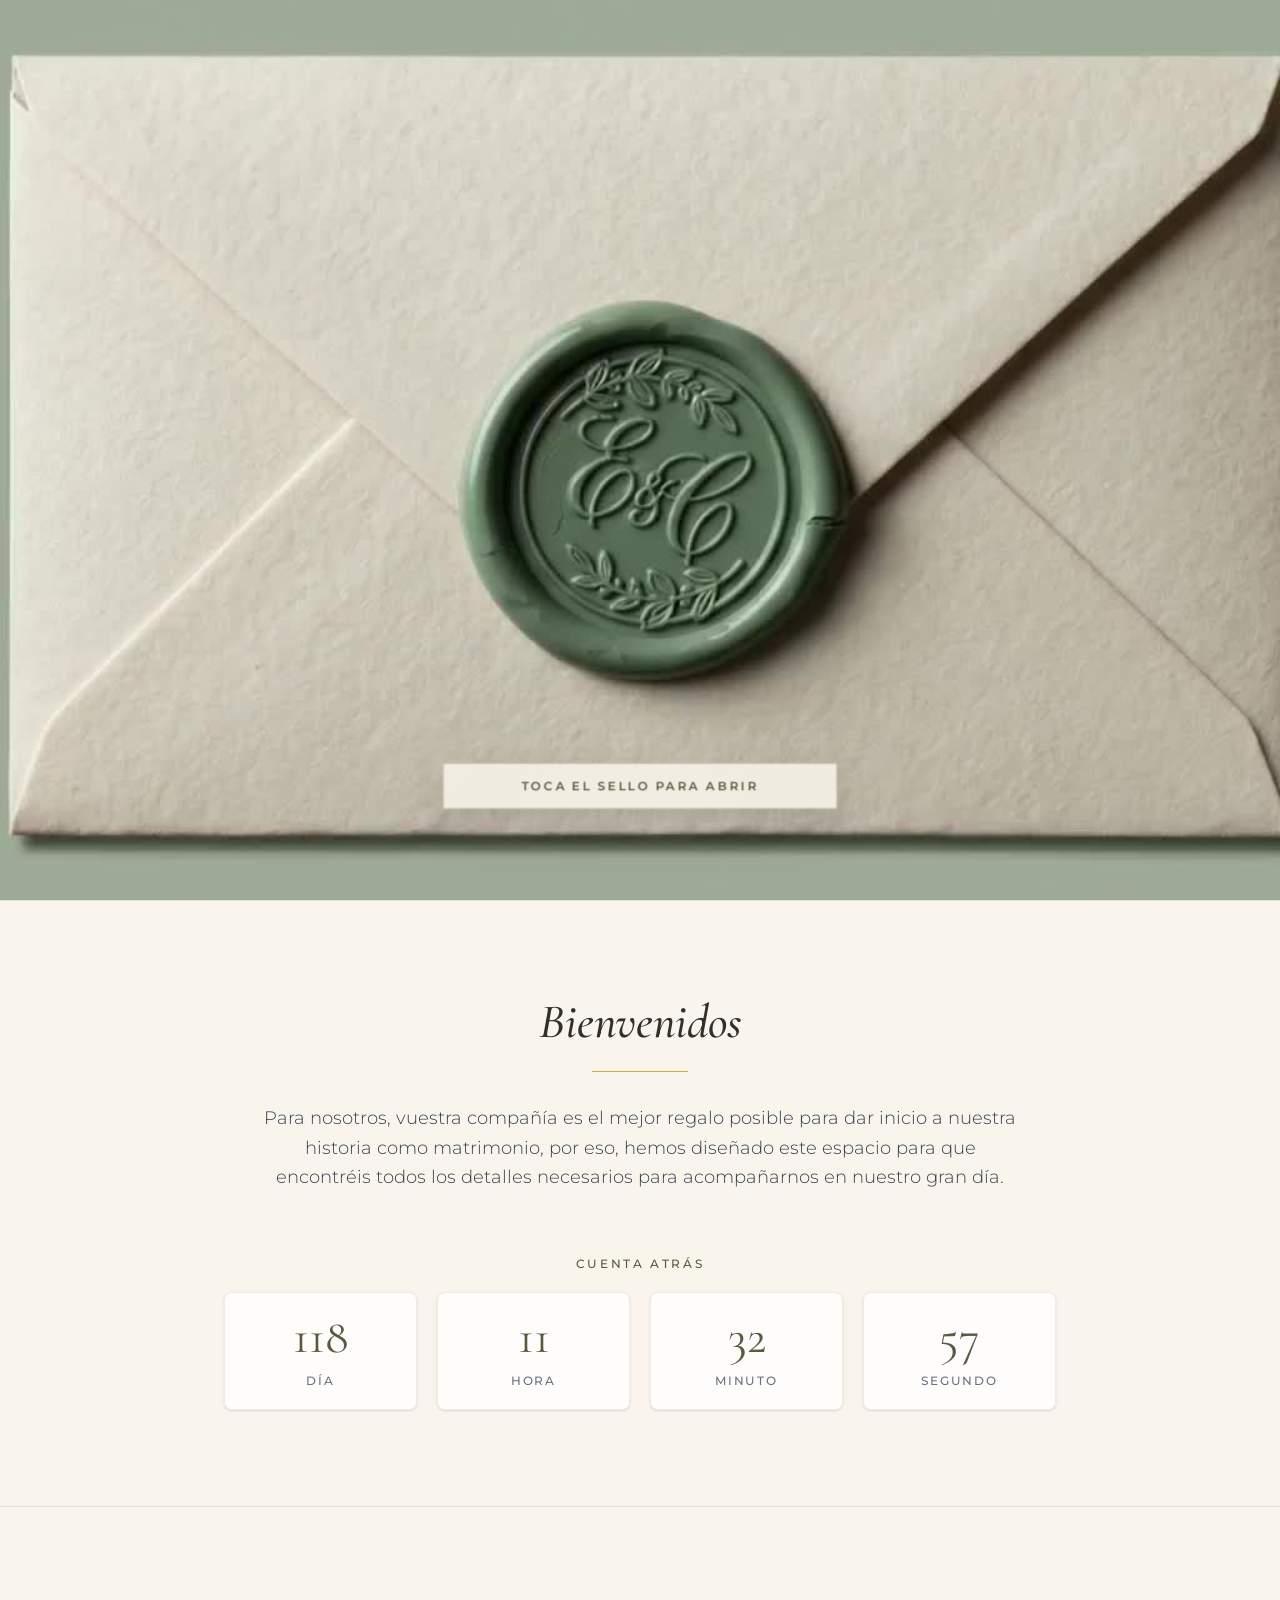
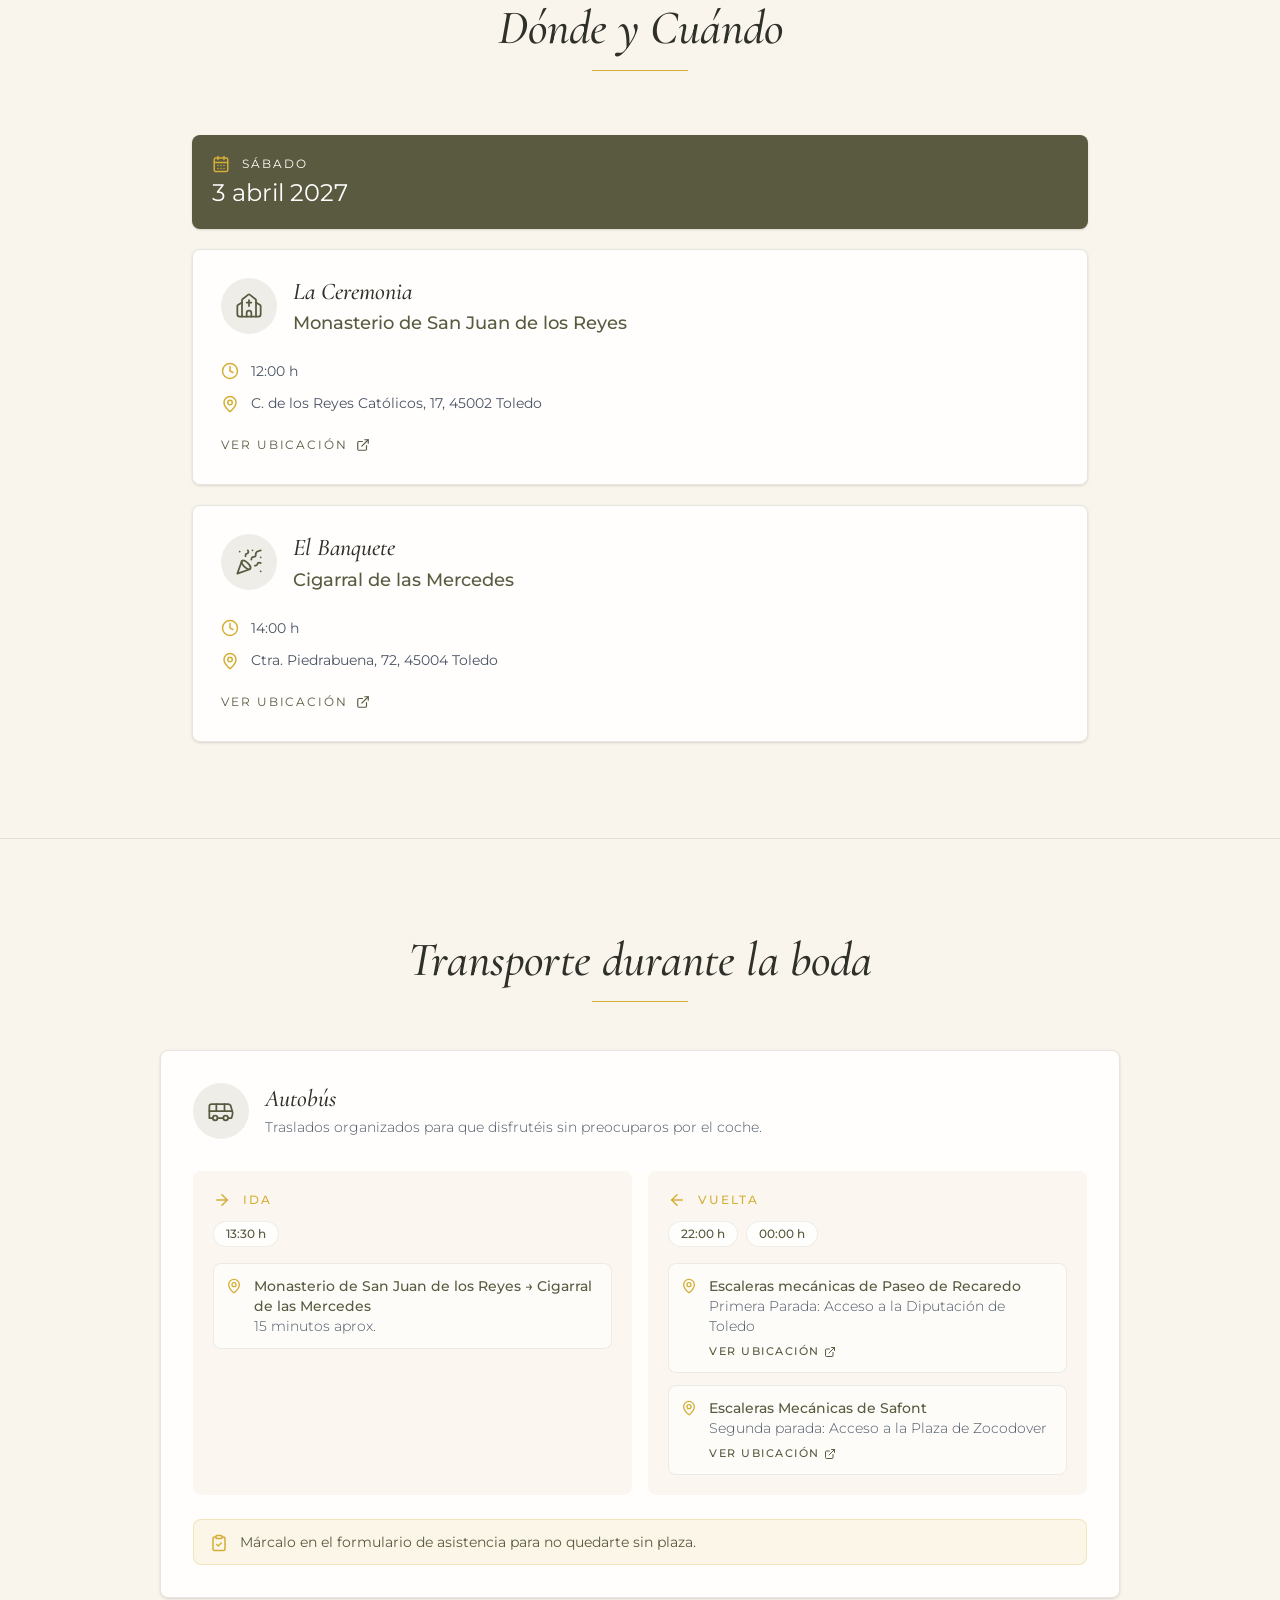
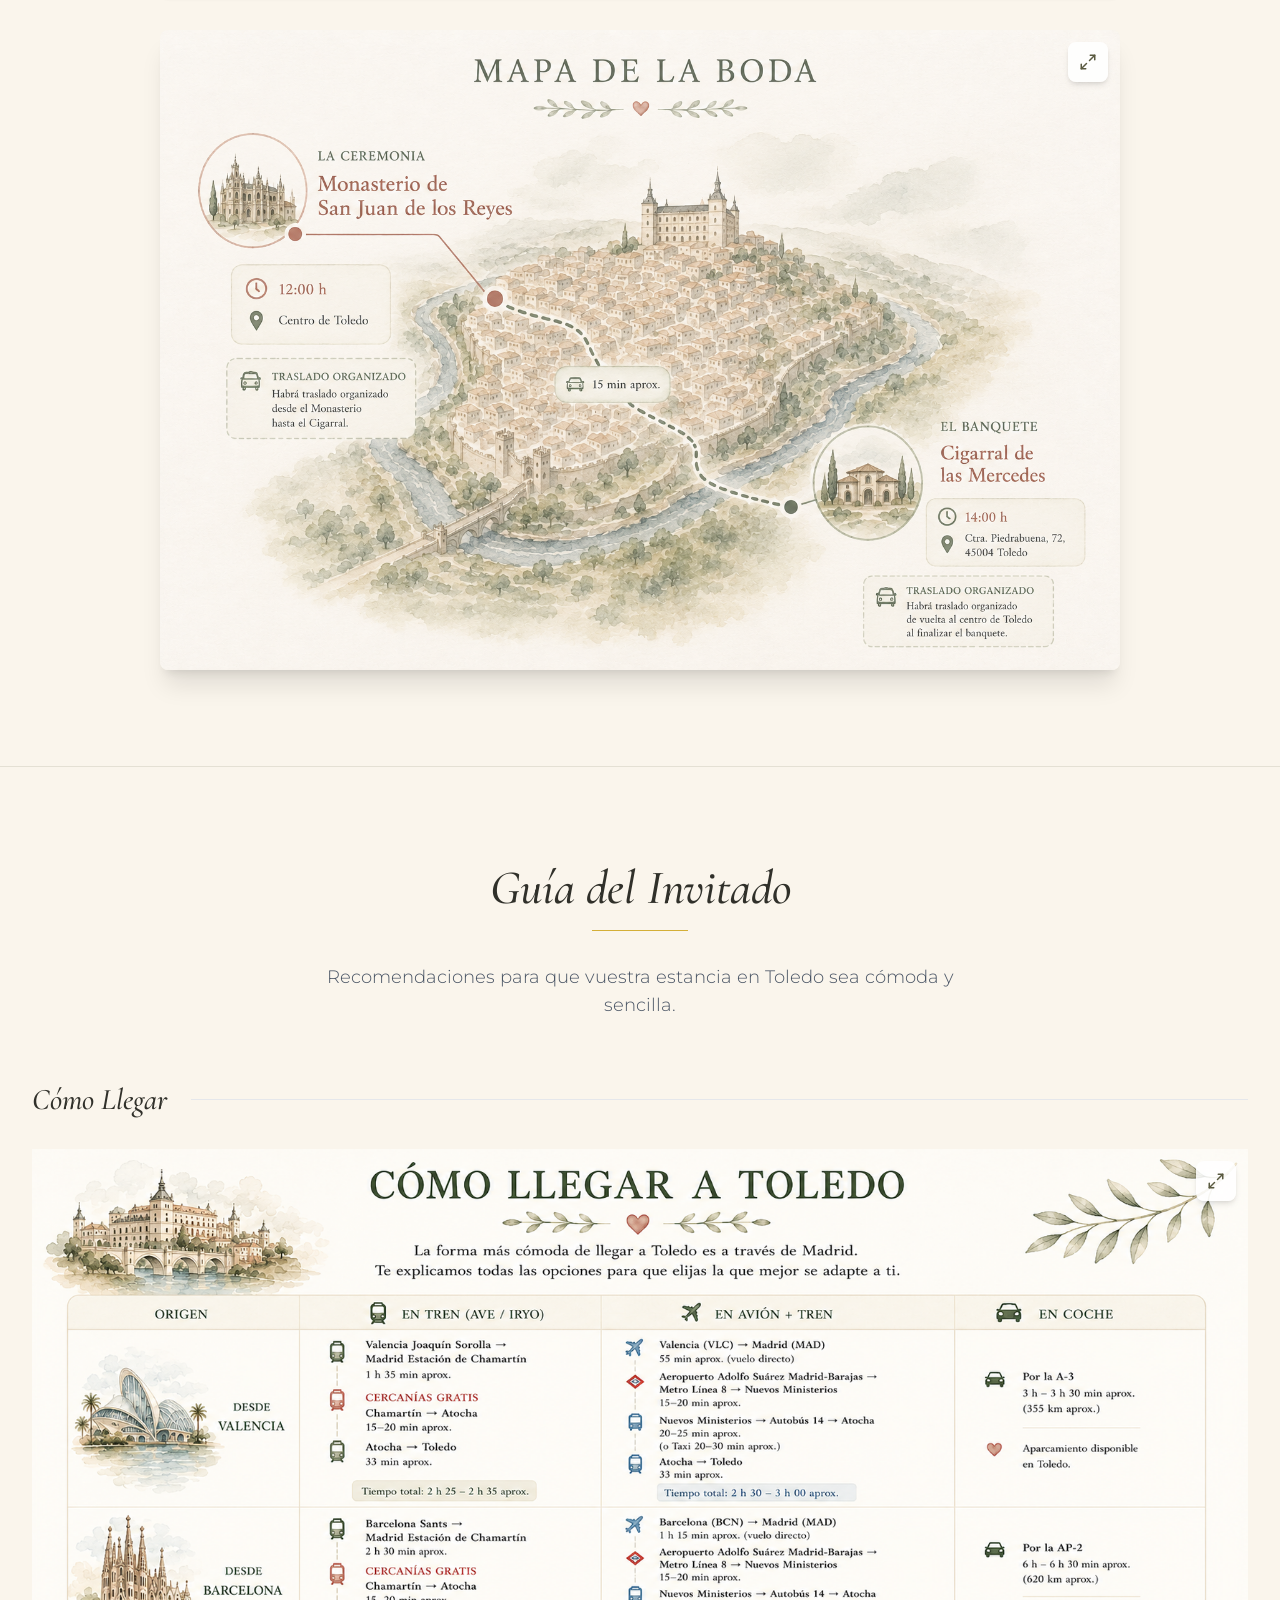
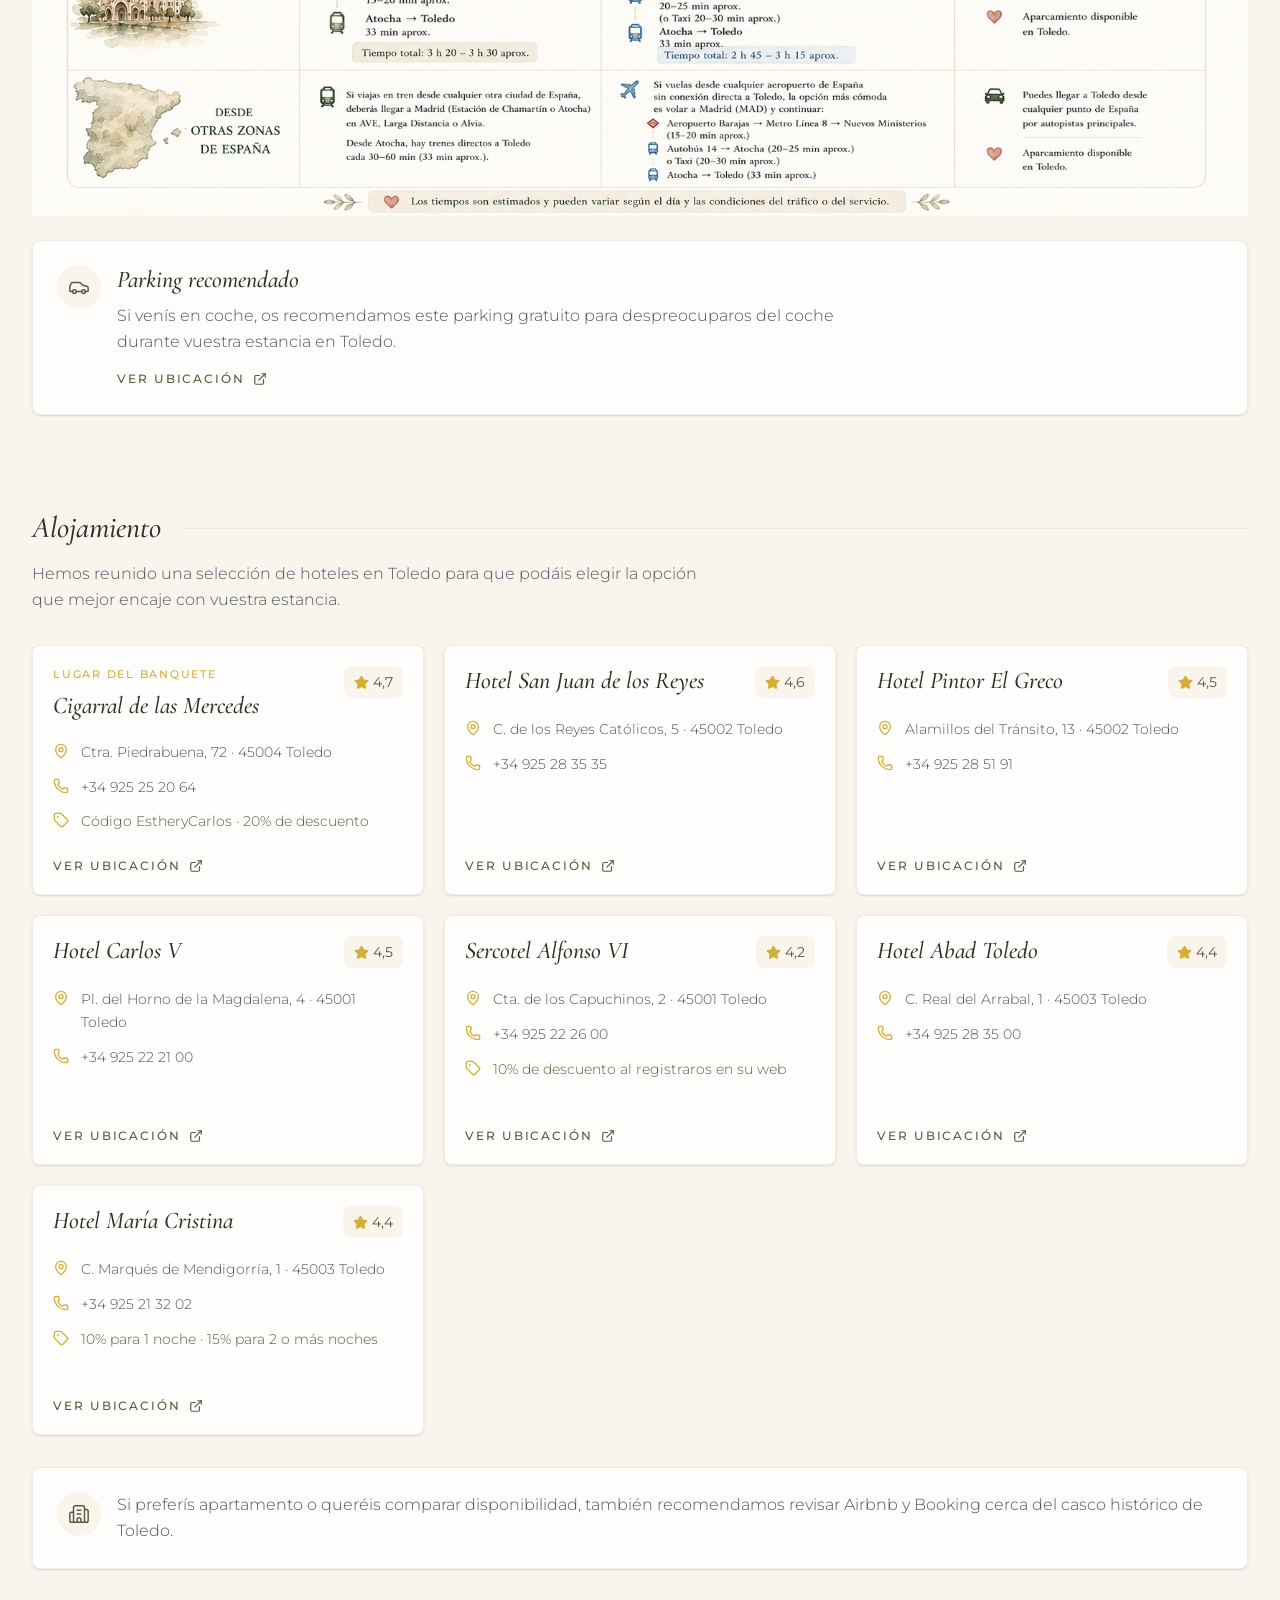
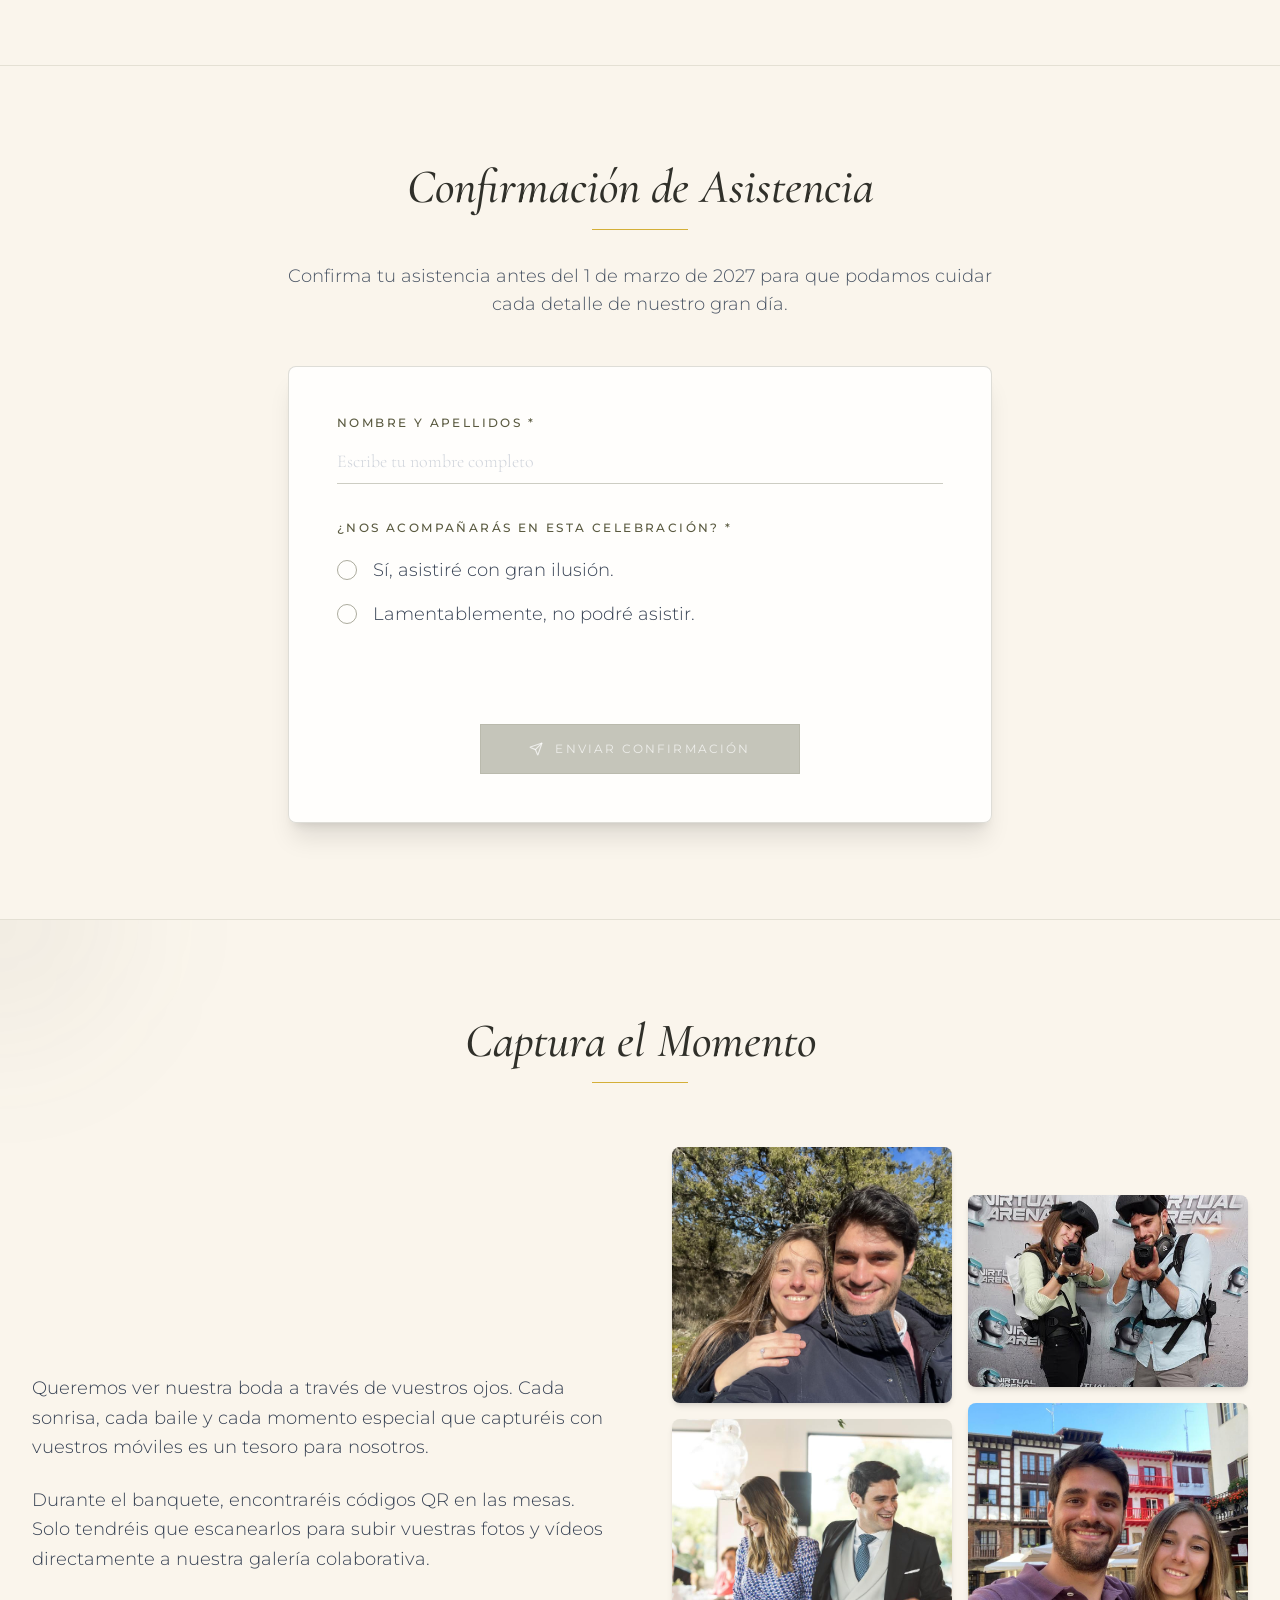
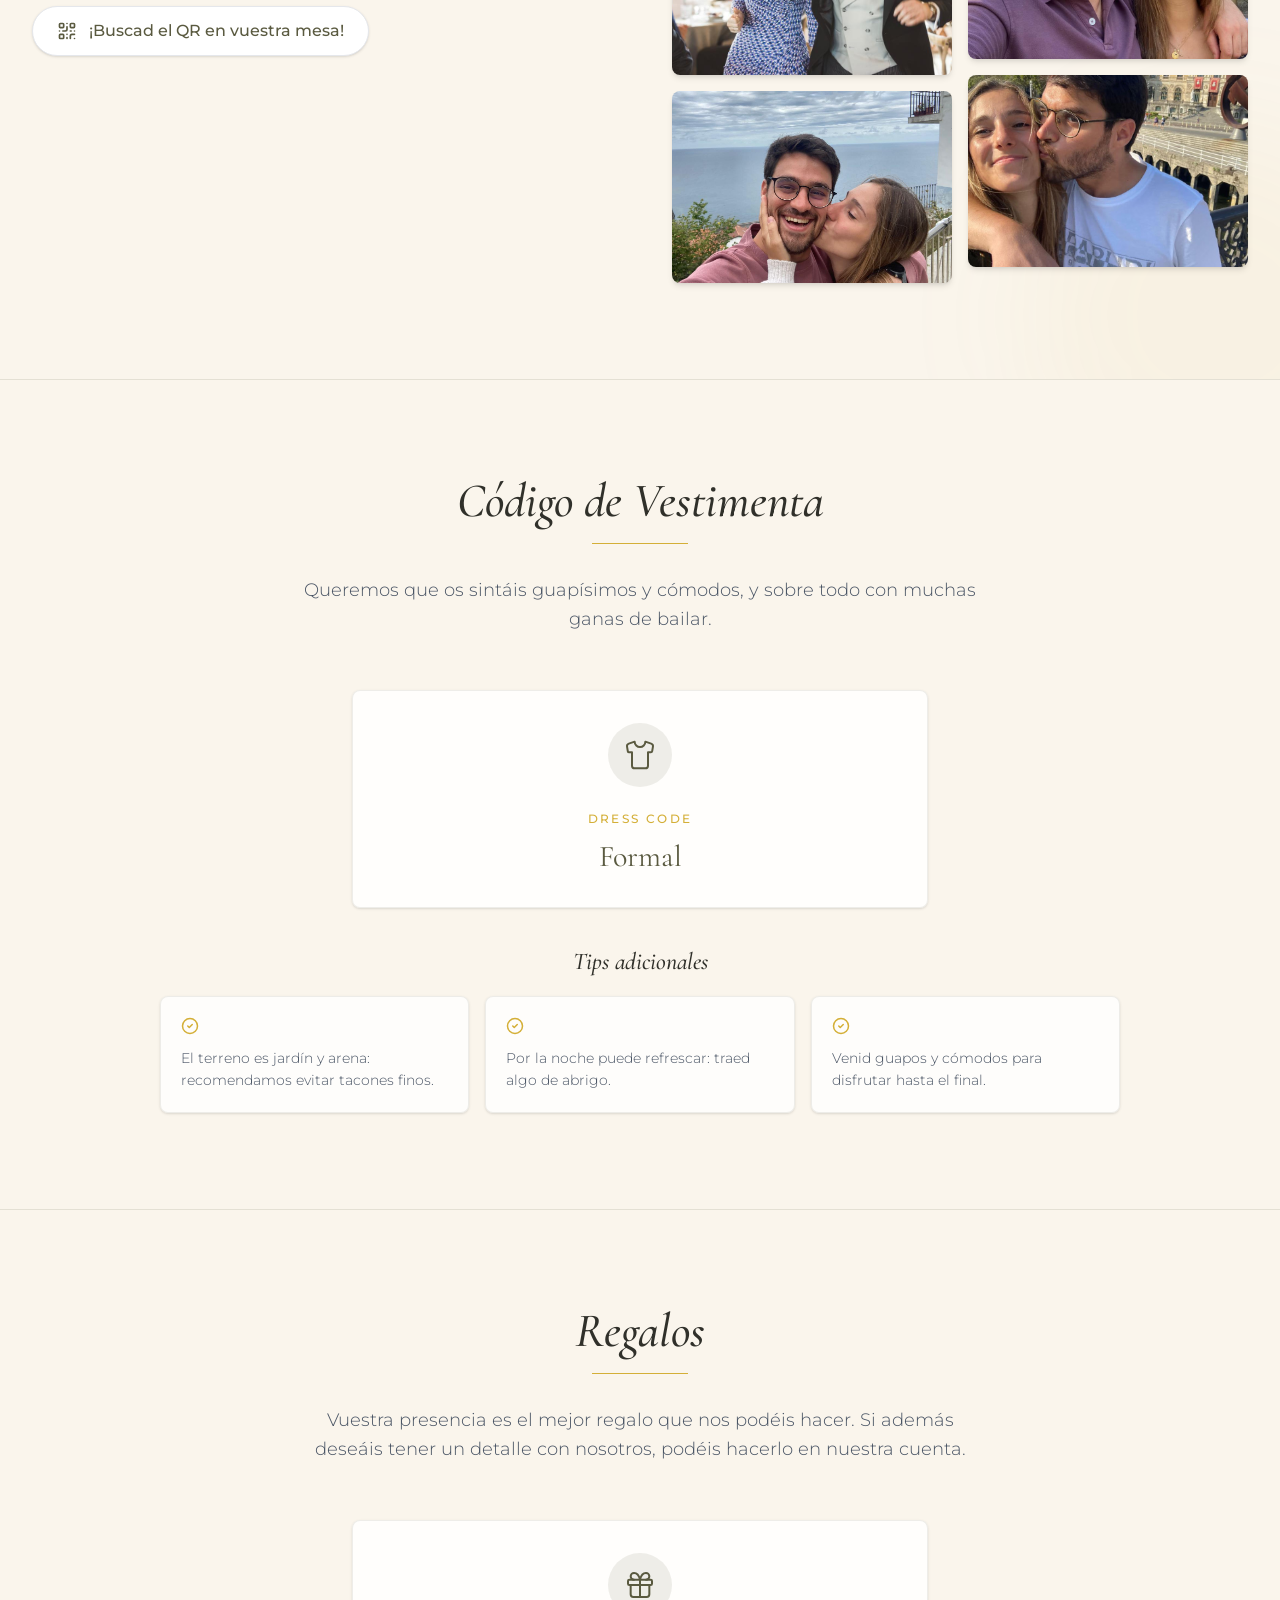
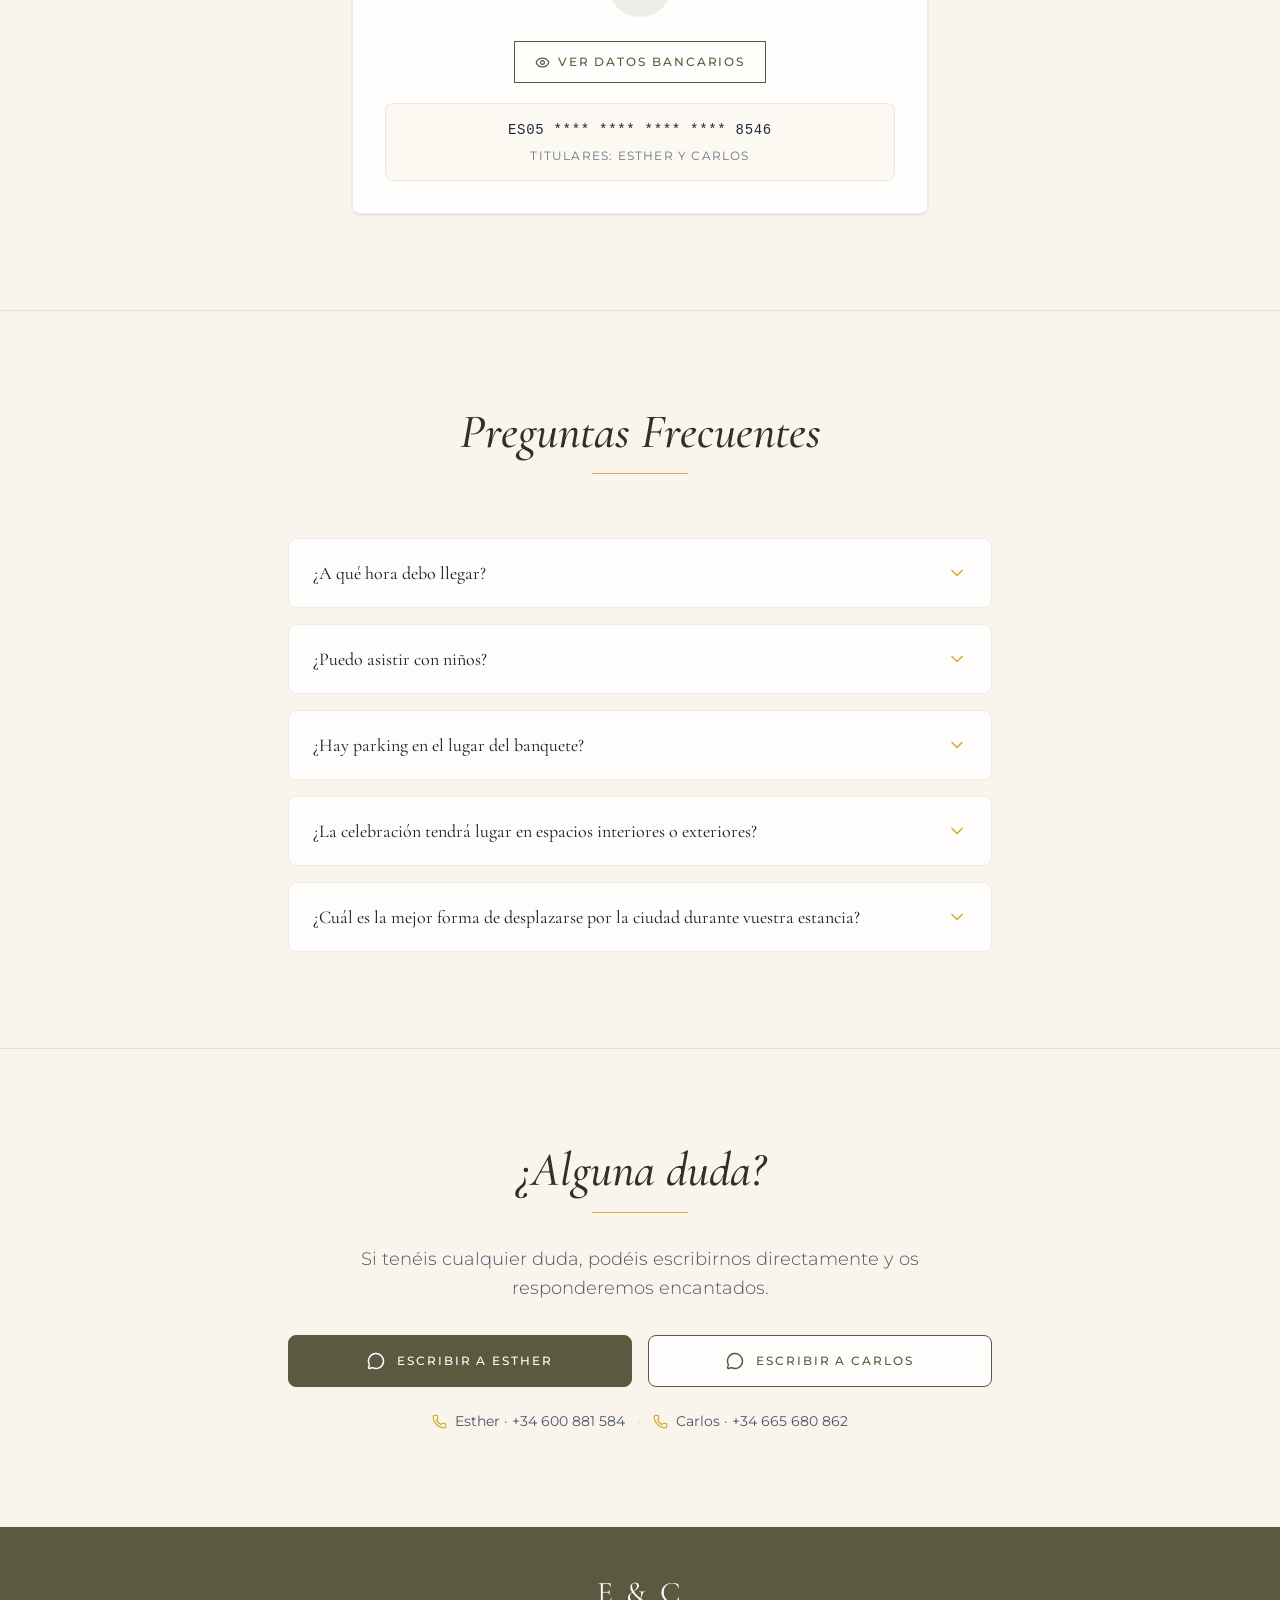
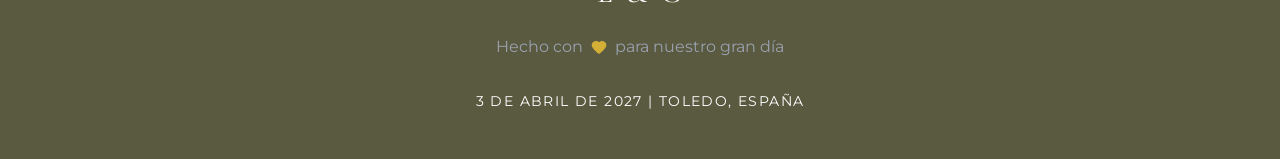
==== commit ff75ff20: "Add files via upload" ====
--- a/index.html
+++ b/index.html
@@ -7,7 +7,7 @@
     <link rel="preconnect" href="https://fonts.googleapis.com">
     <link rel="preconnect" href="https://fonts.gstatic.com" crossorigin>
     <link href="https://fonts.googleapis.com/css2?family=Cormorant+Garamond:ital,wght@0,300;0,400;0,500;0,600;0,700;1,400&family=Montserrat:wght@300;400;500;600&display=swap" rel="stylesheet">
-    <script type="module" crossorigin src="/index-Btzr-mR8.js"></script>
+    <script type="module" crossorigin src="/index-bXGOAEIG.js"></script>
     <link rel="stylesheet" crossorigin href="/index-ql74qtkN.css">
   </head>
   <body>
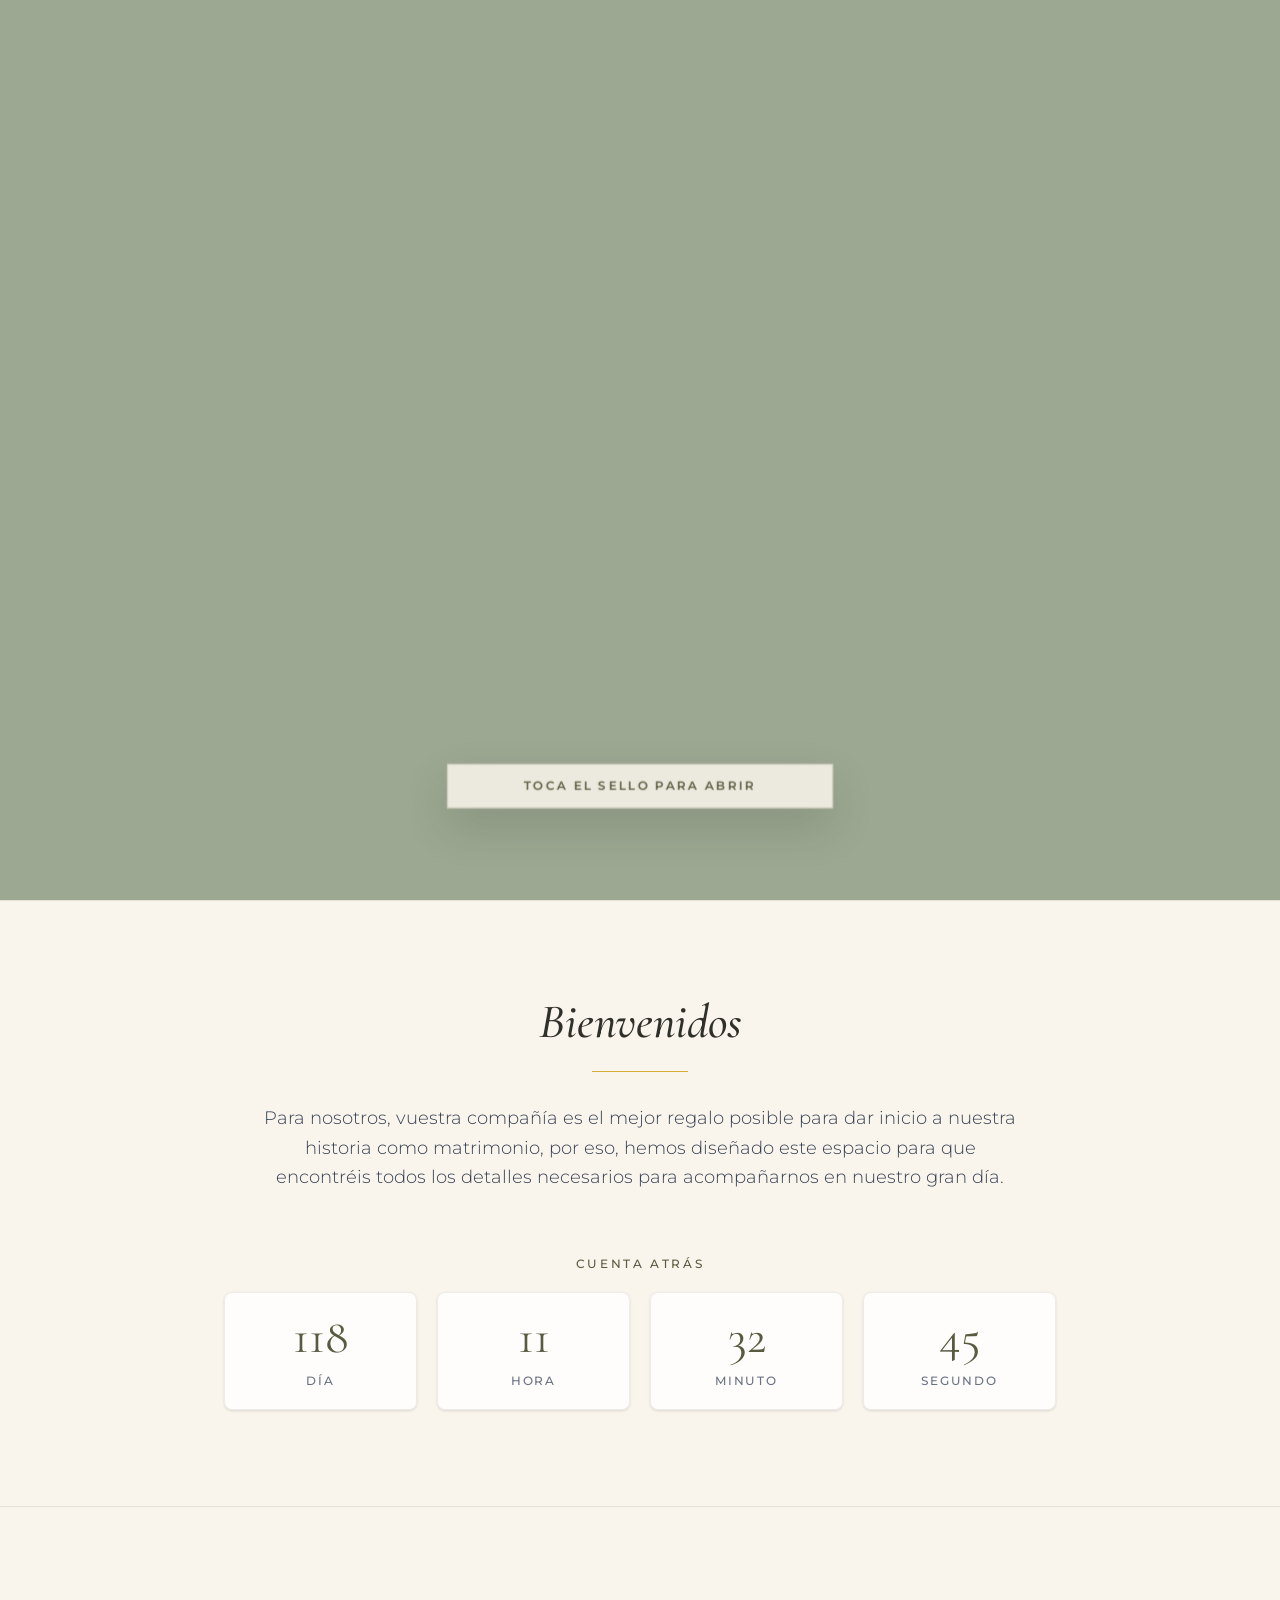
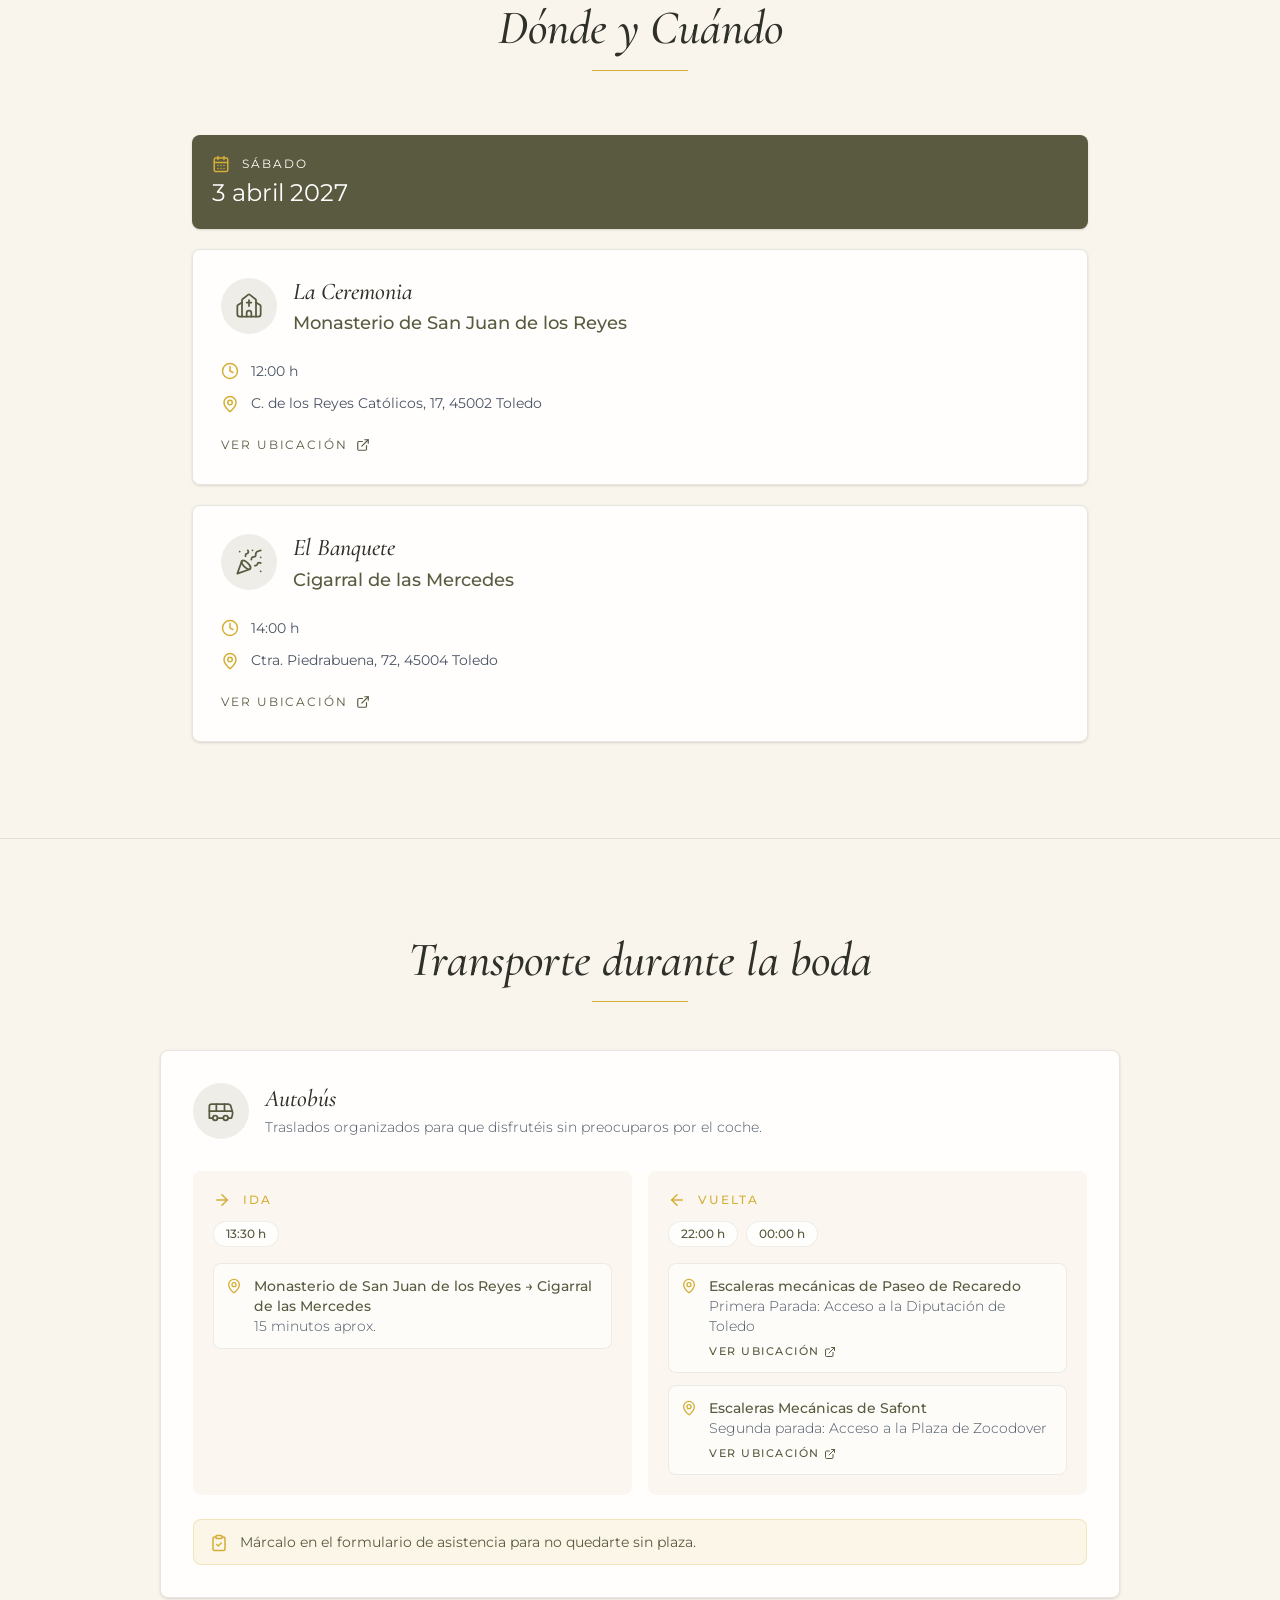
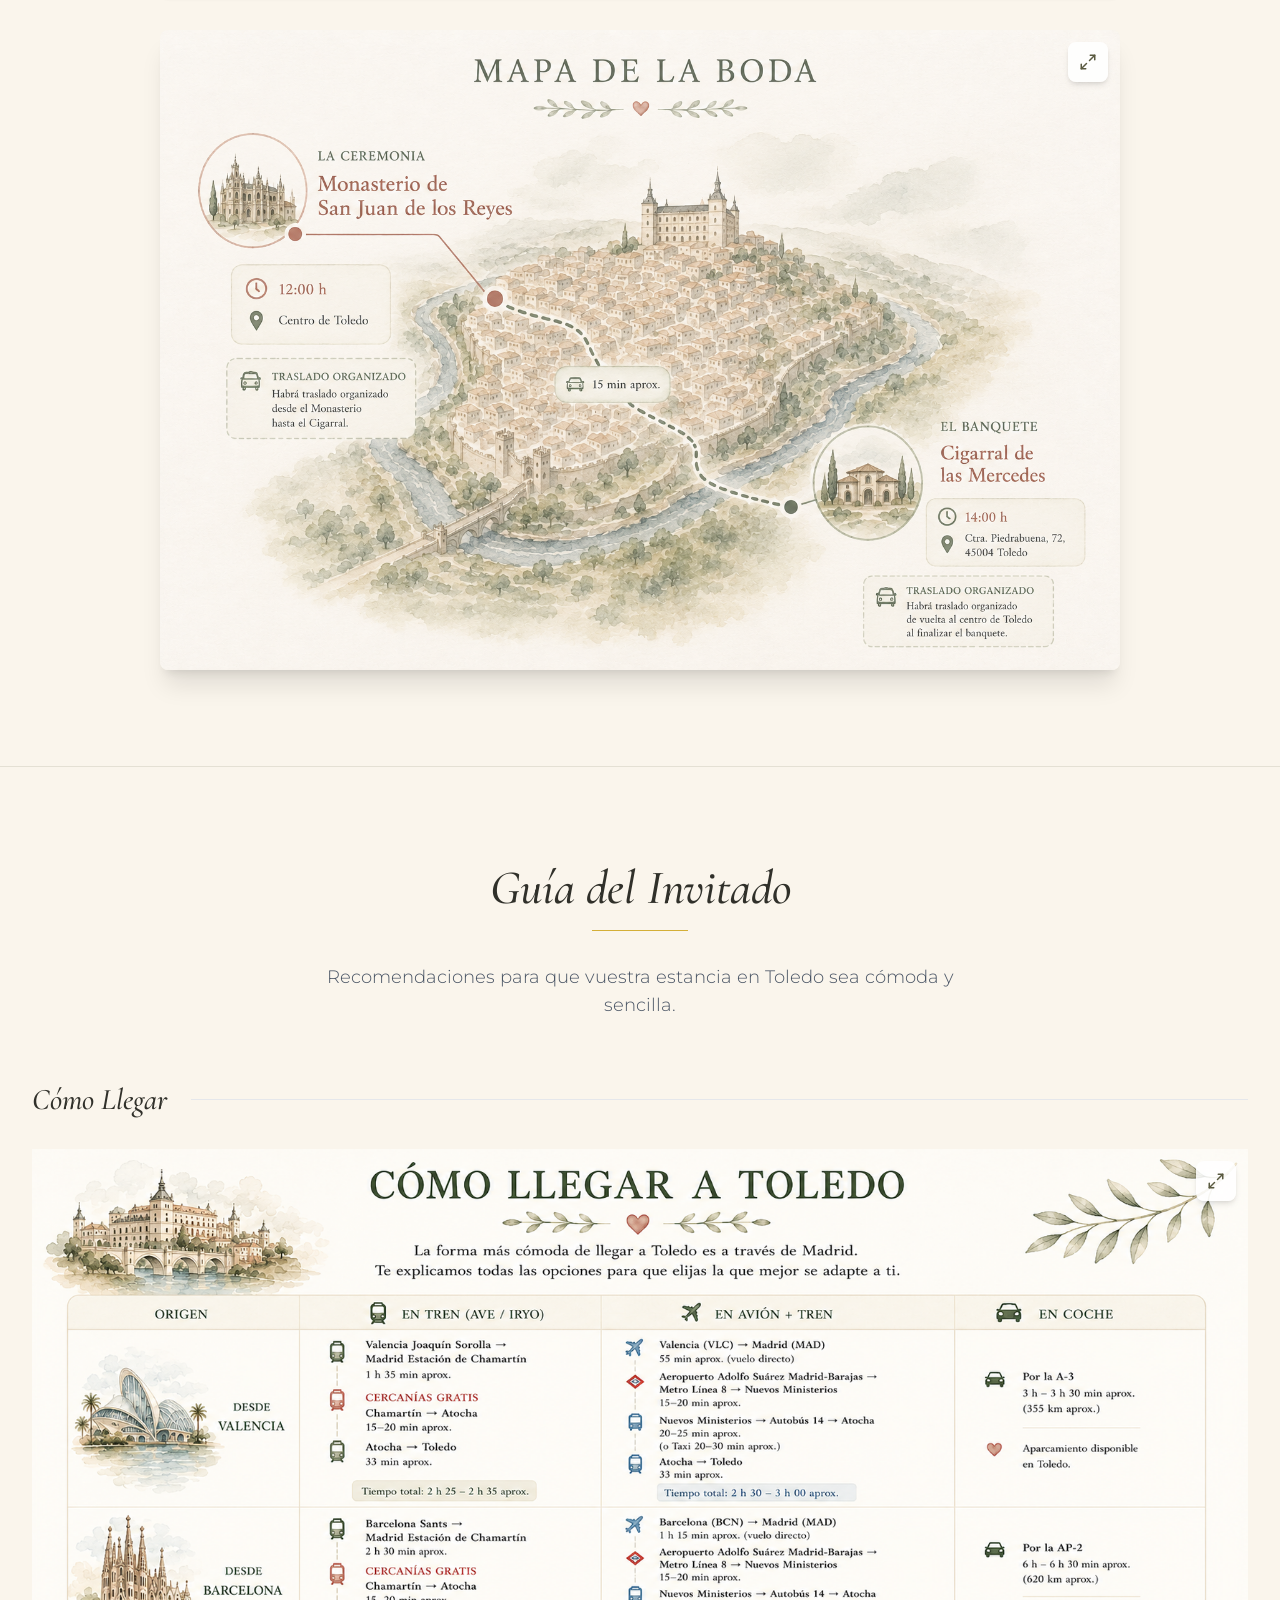
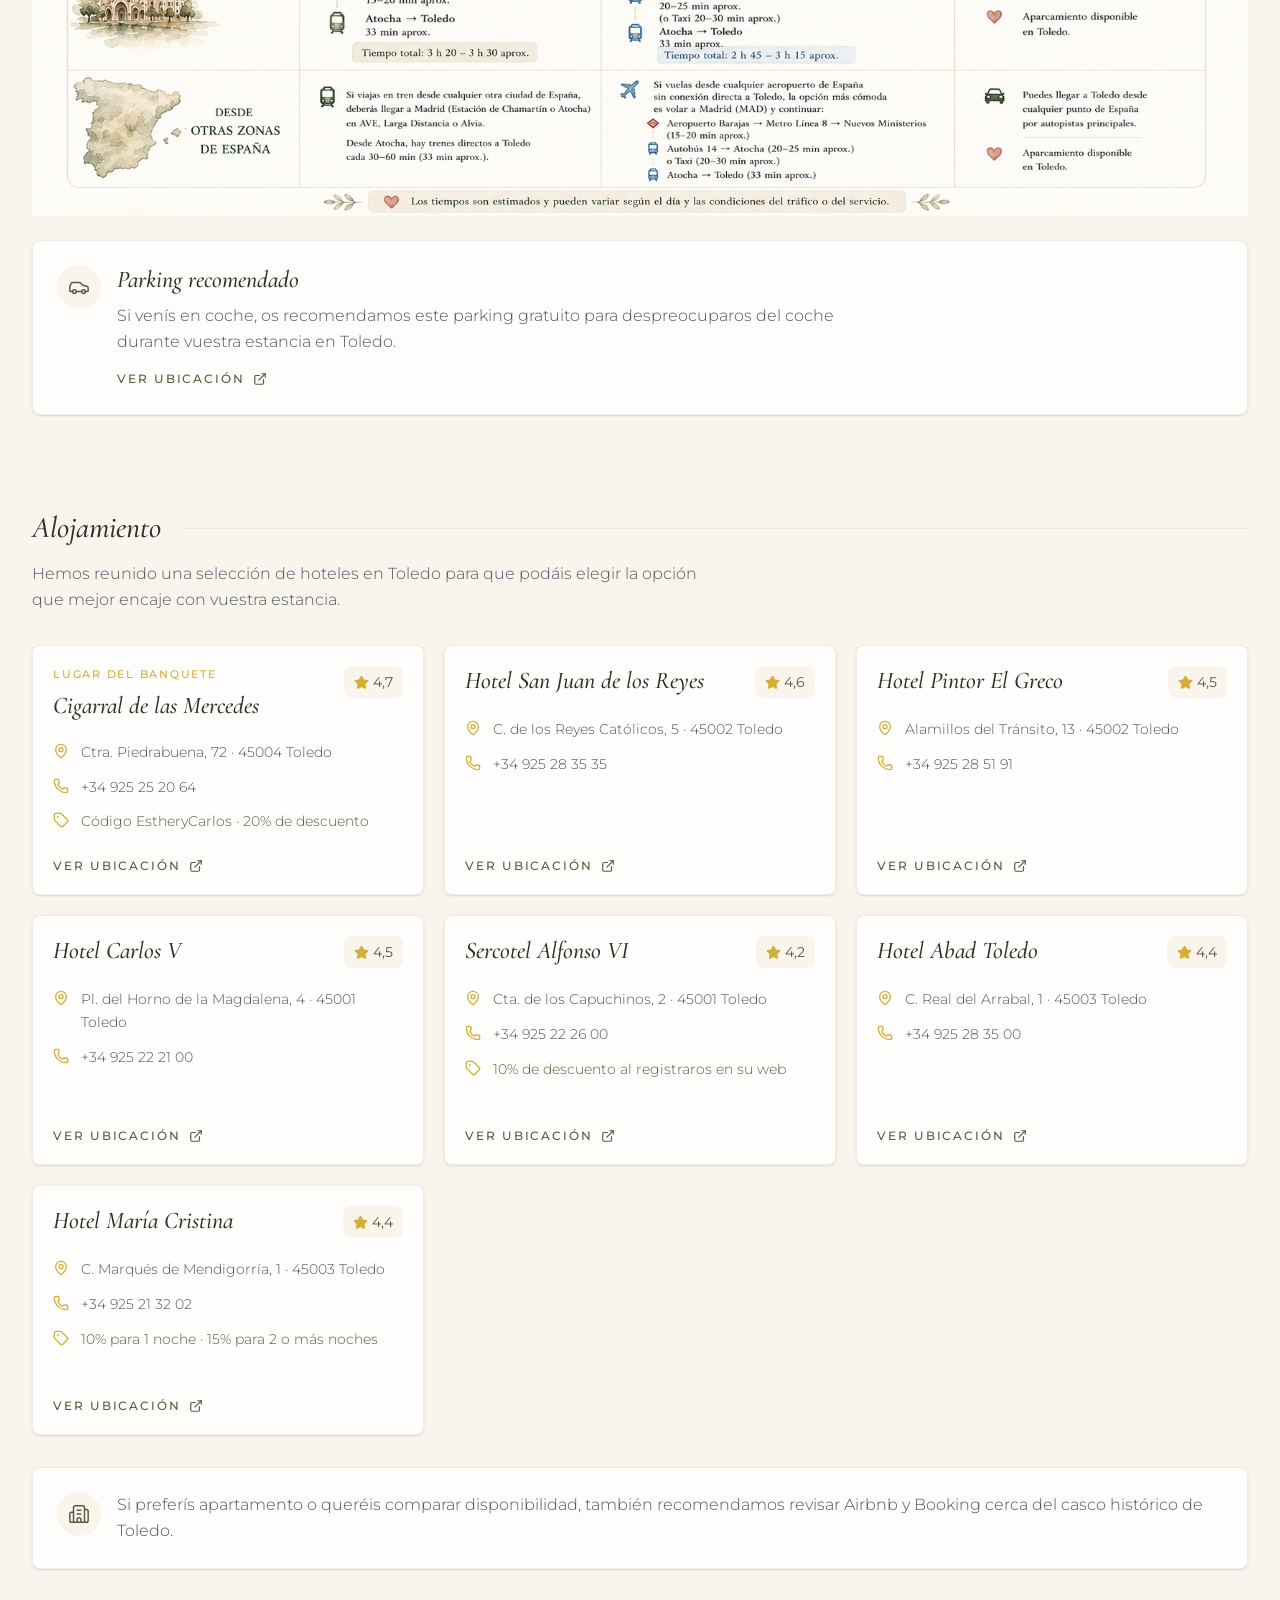
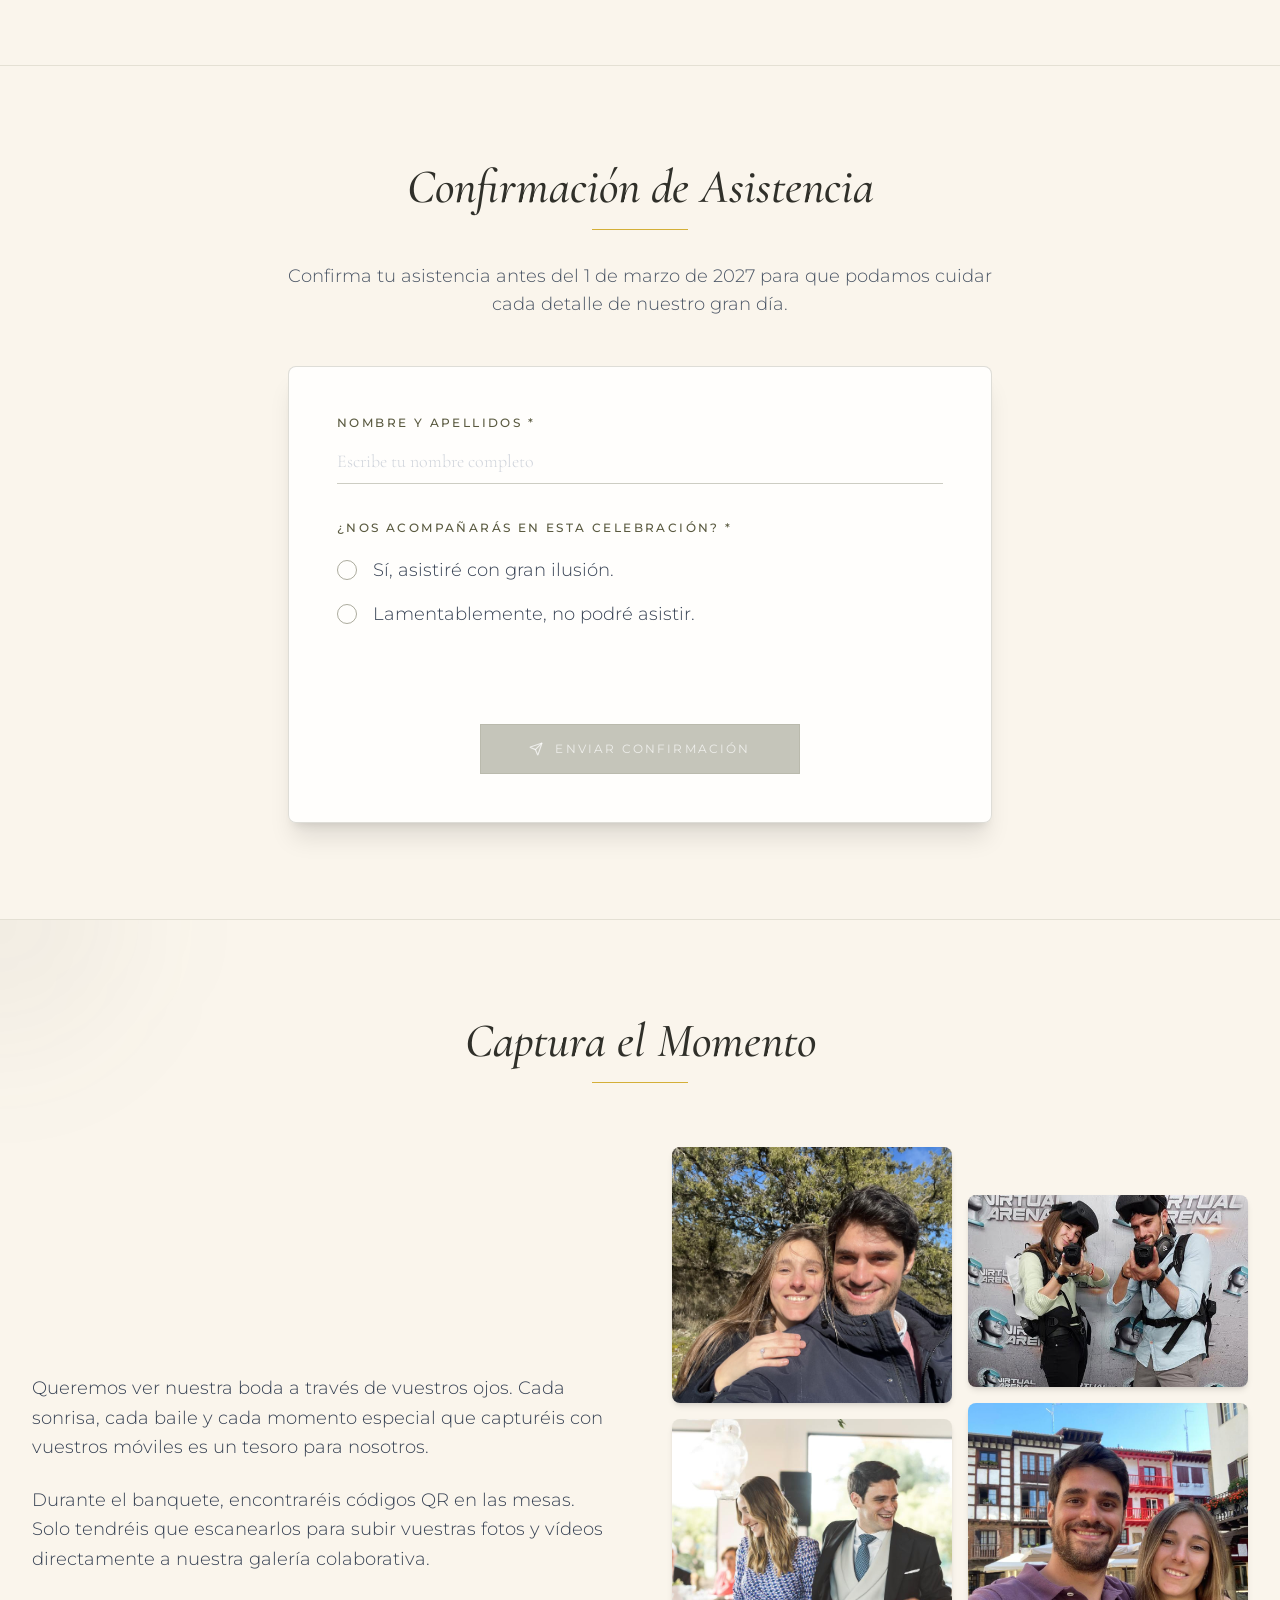
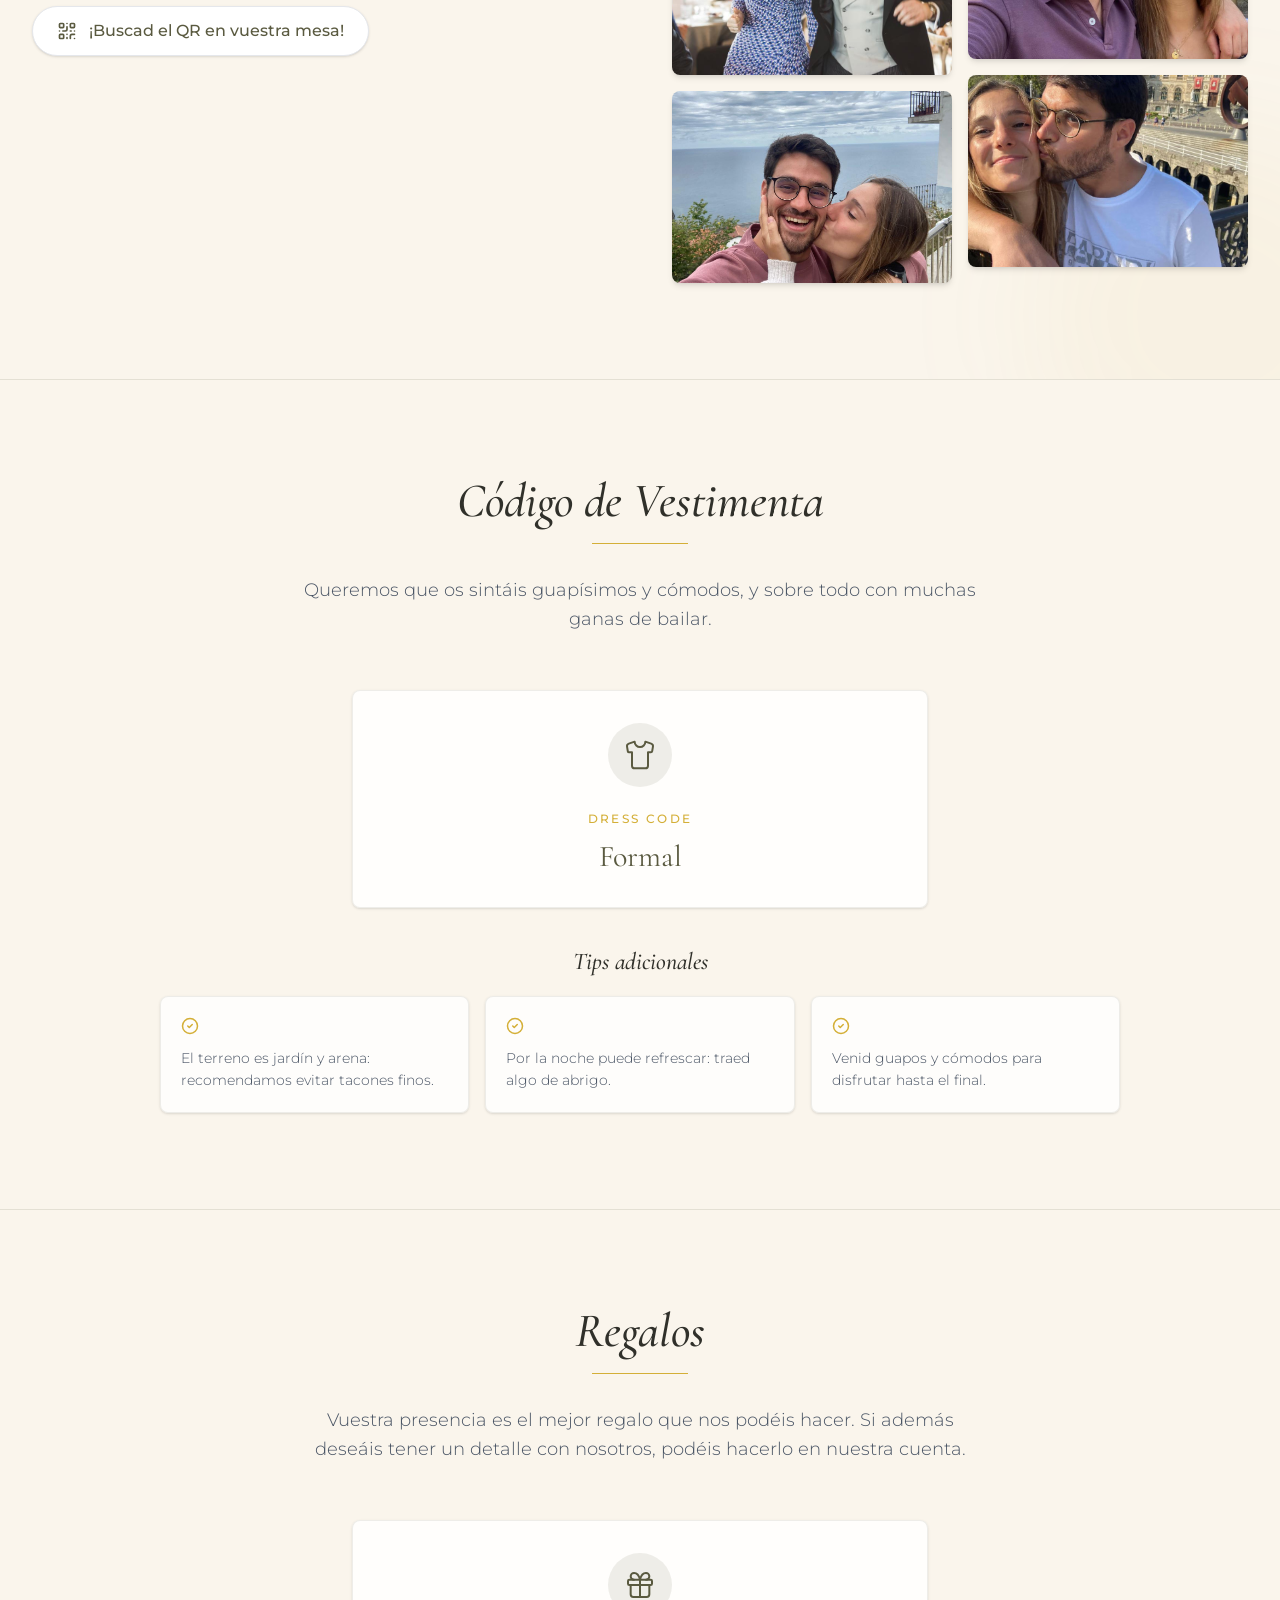
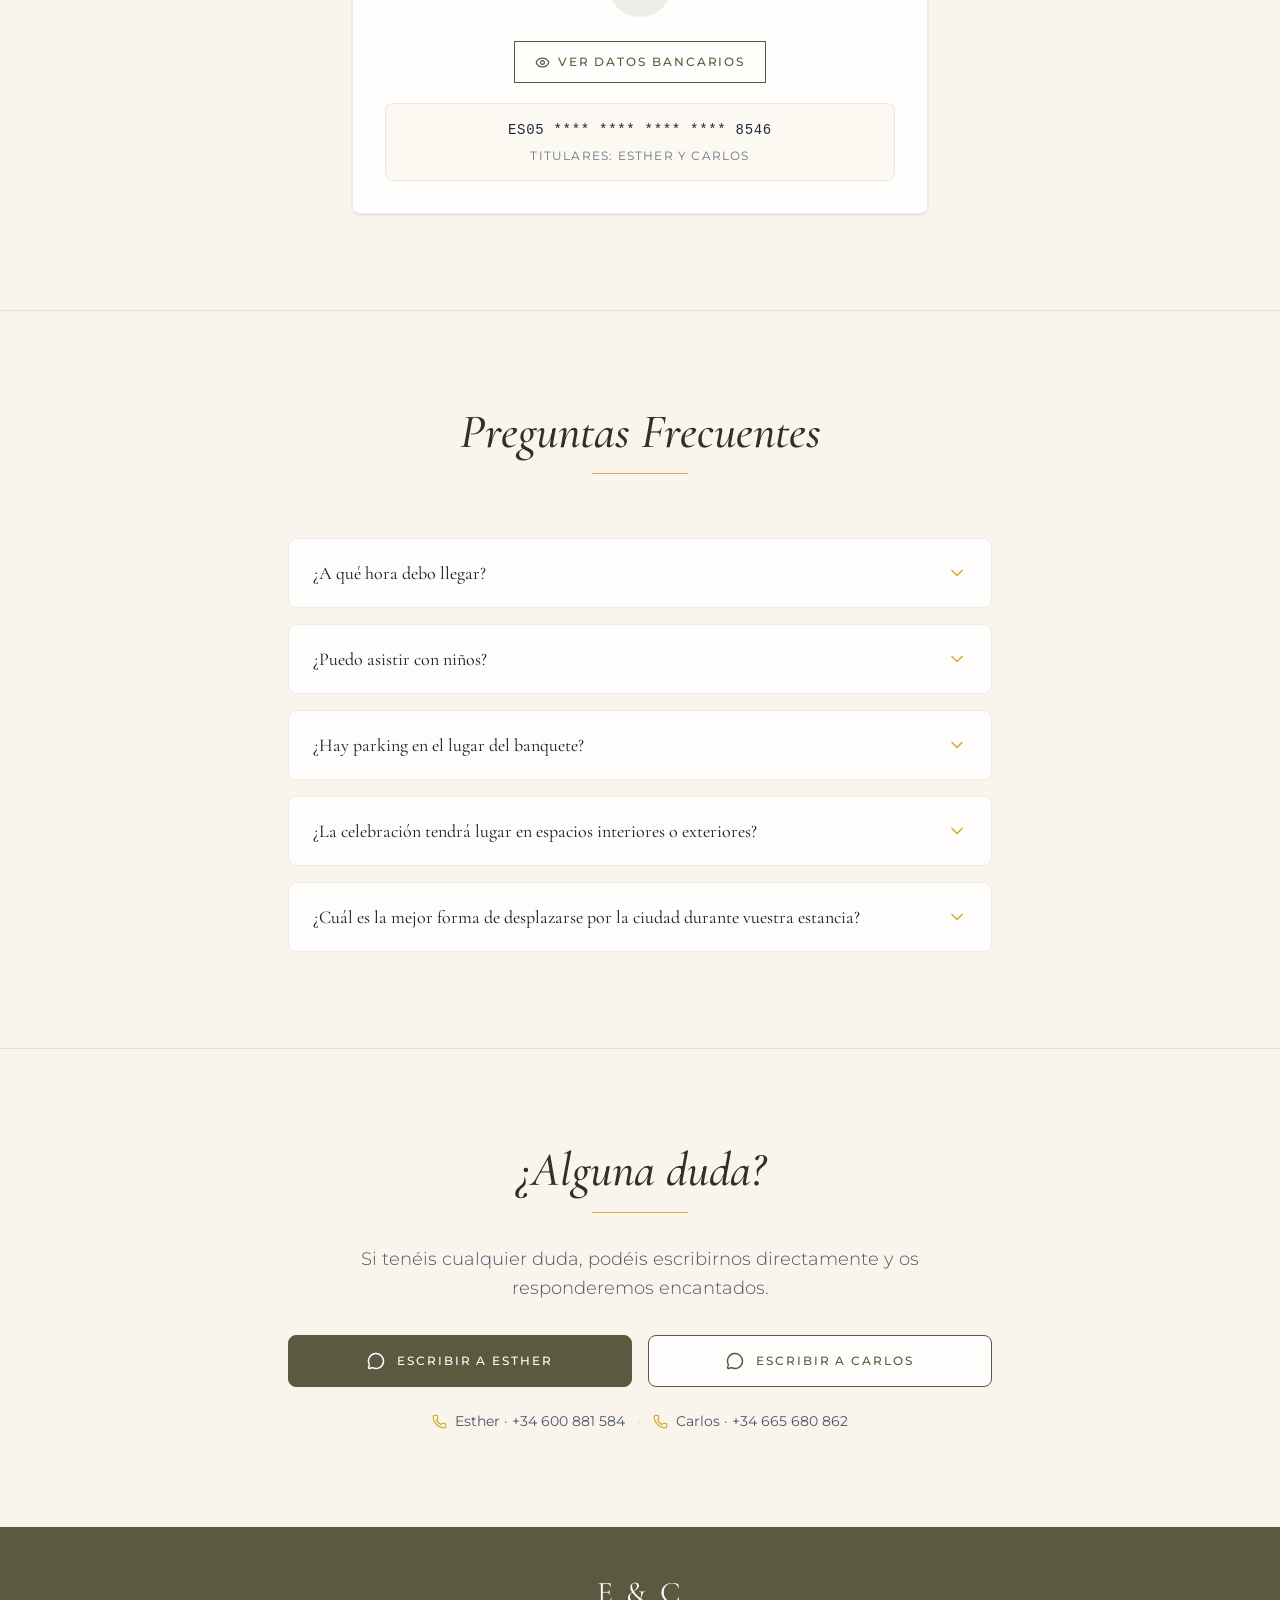
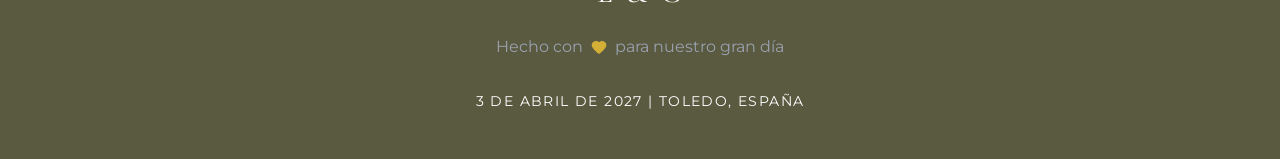
==== commit 8755f06b: "Add files via upload" ====
--- a/index.html
+++ b/index.html
@@ -7,8 +7,8 @@
     <link rel="preconnect" href="https://fonts.googleapis.com">
     <link rel="preconnect" href="https://fonts.gstatic.com" crossorigin>
     <link href="https://fonts.googleapis.com/css2?family=Cormorant+Garamond:ital,wght@0,300;0,400;0,500;0,600;0,700;1,400&family=Montserrat:wght@300;400;500;600&display=swap" rel="stylesheet">
-    <script type="module" crossorigin src="/index-bXGOAEIG.js"></script>
-    <link rel="stylesheet" crossorigin href="/index-ql74qtkN.css">
+    <script type="module" crossorigin src="/index-BcidWxLy.js"></script>
+    <link rel="stylesheet" crossorigin href="/index-CNGpihYo.css">
   </head>
   <body>
     <div id="root"></div>
--- a/index-CNGpihYo.css
+++ b/index-CNGpihYo.css
@@ -0,0 +1 @@
+@import"https://fonts.googleapis.com/css2?family=Cormorant+Garamond:ital,wght@0,300;0,400;0,500;0,600;0,700;1,400&family=Montserrat:wght@300;400;500;600&family=Great+Vibes&display=swap";/*! tailwindcss v4.2.2 | MIT License | https://tailwindcss.com */@layer properties{@supports (((-webkit-hyphens:none)) and (not (margin-trim:inline))) or ((-moz-orient:inline) and (not (color:rgb(from red r g b)))){*,:before,:after,::backdrop{--tw-translate-x:0;--tw-translate-y:0;--tw-translate-z:0;--tw-rotate-x:initial;--tw-rotate-y:initial;--tw-rotate-z:initial;--tw-skew-x:initial;--tw-skew-y:initial;--tw-space-y-reverse:0;--tw-space-x-reverse:0;--tw-border-style:solid;--tw-leading:initial;--tw-font-weight:initial;--tw-tracking:initial;--tw-shadow:0 0 #0000;--tw-shadow-color:initial;--tw-shadow-alpha:100%;--tw-inset-shadow:0 0 #0000;--tw-inset-shadow-color:initial;--tw-inset-shadow-alpha:100%;--tw-ring-color:initial;--tw-ring-shadow:0 0 #0000;--tw-inset-ring-color:initial;--tw-inset-ring-shadow:0 0 #0000;--tw-ring-inset:initial;--tw-ring-offset-width:0px;--tw-ring-offset-color:#fff;--tw-ring-offset-shadow:0 0 #0000;--tw-blur:initial;--tw-brightness:initial;--tw-contrast:initial;--tw-grayscale:initial;--tw-hue-rotate:initial;--tw-invert:initial;--tw-opacity:initial;--tw-saturate:initial;--tw-sepia:initial;--tw-drop-shadow:initial;--tw-drop-shadow-color:initial;--tw-drop-shadow-alpha:100%;--tw-drop-shadow-size:initial;--tw-backdrop-blur:initial;--tw-backdrop-brightness:initial;--tw-backdrop-contrast:initial;--tw-backdrop-grayscale:initial;--tw-backdrop-hue-rotate:initial;--tw-backdrop-invert:initial;--tw-backdrop-opacity:initial;--tw-backdrop-saturate:initial;--tw-backdrop-sepia:initial;--tw-duration:initial;--tw-ease:initial}}}@layer theme{:root,:host{--font-sans:"Montserrat", ui-sans-serif, system-ui, sans-serif;--font-serif:"Cormorant Garamond", ui-serif, Georgia, serif;--font-mono:ui-monospace, SFMono-Regular, Menlo, Monaco, Consolas, "Liberation Mono", "Courier New", monospace;--color-gray-200:oklch(92.8% .006 264.531);--color-gray-300:oklch(87.2% .01 258.338);--color-gray-400:oklch(70.7% .022 261.325);--color-gray-500:oklch(55.1% .027 264.364);--color-gray-600:oklch(44.6% .03 256.802);--color-gray-700:oklch(37.3% .034 259.733);--color-gray-800:oklch(27.8% .033 256.848);--color-black:#000;--color-white:#fff;--spacing:.25rem;--container-xl:36rem;--container-2xl:42rem;--container-3xl:48rem;--container-4xl:56rem;--container-5xl:64rem;--container-7xl:80rem;--text-xs:.75rem;--text-xs--line-height:calc(1 / .75);--text-sm:.875rem;--text-sm--line-height:calc(1.25 / .875);--text-base:1rem;--text-base--line-height: 1.5 ;--text-lg:1.125rem;--text-lg--line-height:calc(1.75 / 1.125);--text-2xl:1.5rem;--text-2xl--line-height:calc(2 / 1.5);--text-3xl:1.875rem;--text-3xl--line-height: 1.2 ;--text-4xl:2.25rem;--text-4xl--line-height:calc(2.5 / 2.25);--text-5xl:3rem;--text-5xl--line-height:1;--text-6xl:3.75rem;--text-6xl--line-height:1;--font-weight-light:300;--font-weight-medium:500;--font-weight-semibold:600;--tracking-wide:.025em;--tracking-wider:.05em;--tracking-widest:.1em;--leading-tight:1.25;--leading-relaxed:1.625;--radius-lg:.5rem;--ease-in:cubic-bezier(.4, 0, 1, 1);--ease-out:cubic-bezier(0, 0, .2, 1);--ease-in-out:cubic-bezier(.4, 0, .2, 1);--animate-spin:spin 1s linear infinite;--animate-bounce:bounce 1s infinite;--blur-md:12px;--blur-3xl:64px;--default-transition-duration:.15s;--default-transition-timing-function:cubic-bezier(.4, 0, .2, 1);--default-font-family:var(--font-sans);--default-mono-font-family:var(--font-mono);--font-script:"Great Vibes", cursive;--color-primary:#5a5a40;--color-secondary:#faf5ec;--color-accent:#d4af37;--color-text:#1a1a1a;--color-heading:#30302a}}@layer base{*,:after,:before,::backdrop{box-sizing:border-box;border:0 solid;margin:0;padding:0}::file-selector-button{box-sizing:border-box;border:0 solid;margin:0;padding:0}html,:host{-webkit-text-size-adjust:100%;-moz-tab-size:4;tab-size:4;line-height:1.5;font-family:var(--default-font-family,ui-sans-serif, system-ui, sans-serif, "Apple Color Emoji", "Segoe UI Emoji", "Segoe UI Symbol", "Noto Color Emoji");font-feature-settings:var(--default-font-feature-settings,normal);font-variation-settings:var(--default-font-variation-settings,normal);-webkit-tap-highlight-color:transparent}hr{height:0;color:inherit;border-top-width:1px}abbr:where([title]){-webkit-text-decoration:underline dotted;text-decoration:underline dotted}h1,h2,h3,h4,h5,h6{font-size:inherit;font-weight:inherit}a{color:inherit;-webkit-text-decoration:inherit;text-decoration:inherit}b,strong{font-weight:bolder}code,kbd,samp,pre{font-family:var(--default-mono-font-family,ui-monospace, SFMono-Regular, Menlo, Monaco, Consolas, "Liberation Mono", "Courier New", monospace);font-feature-settings:var(--default-mono-font-feature-settings,normal);font-variation-settings:var(--default-mono-font-variation-settings,normal);font-size:1em}small{font-size:80%}sub,sup{vertical-align:baseline;font-size:75%;line-height:0;position:relative}sub{bottom:-.25em}sup{top:-.5em}table{text-indent:0;border-color:inherit;border-collapse:collapse}:-moz-focusring{outline:auto}progress{vertical-align:baseline}summary{display:list-item}ol,ul,menu{list-style:none}img,svg,video,canvas,audio,iframe,embed,object{vertical-align:middle;display:block}img,video{max-width:100%;height:auto}button,input,select,optgroup,textarea{font:inherit;font-feature-settings:inherit;font-variation-settings:inherit;letter-spacing:inherit;color:inherit;opacity:1;background-color:#0000;border-radius:0}::file-selector-button{font:inherit;font-feature-settings:inherit;font-variation-settings:inherit;letter-spacing:inherit;color:inherit;opacity:1;background-color:#0000;border-radius:0}:where(select:is([multiple],[size])) optgroup{font-weight:bolder}:where(select:is([multiple],[size])) optgroup option{padding-inline-start:20px}::file-selector-button{margin-inline-end:4px}::placeholder{opacity:1}@supports (not ((-webkit-appearance:-apple-pay-button))) or (contain-intrinsic-size:1px){::placeholder{color:currentColor}@supports (color:color-mix(in lab,red,red)){::placeholder{color:color-mix(in oklab,currentcolor 50%,transparent)}}}textarea{resize:vertical}::-webkit-search-decoration{-webkit-appearance:none}::-webkit-date-and-time-value{min-height:1lh;text-align:inherit}::-webkit-datetime-edit{display:inline-flex}::-webkit-datetime-edit-fields-wrapper{padding:0}::-webkit-datetime-edit{padding-block:0}::-webkit-datetime-edit-year-field{padding-block:0}::-webkit-datetime-edit-month-field{padding-block:0}::-webkit-datetime-edit-day-field{padding-block:0}::-webkit-datetime-edit-hour-field{padding-block:0}::-webkit-datetime-edit-minute-field{padding-block:0}::-webkit-datetime-edit-second-field{padding-block:0}::-webkit-datetime-edit-millisecond-field{padding-block:0}::-webkit-datetime-edit-meridiem-field{padding-block:0}::-webkit-calendar-picker-indicator{line-height:1}:-moz-ui-invalid{box-shadow:none}button,input:where([type=button],[type=reset],[type=submit]){-webkit-appearance:button;-moz-appearance:button;appearance:button}::file-selector-button{-webkit-appearance:button;-moz-appearance:button;appearance:button}::-webkit-inner-spin-button{height:auto}::-webkit-outer-spin-button{height:auto}[hidden]:where(:not([hidden=until-found])){display:none!important}}@layer components;@layer utilities{.pointer-events-none{pointer-events:none}.visible{visibility:visible}.sr-only{clip-path:inset(50%);white-space:nowrap;border-width:0;width:1px;height:1px;margin:-1px;padding:0;position:absolute;overflow:hidden}.absolute{position:absolute}.fixed{position:fixed}.relative{position:relative}.inset-0{inset:calc(var(--spacing) * 0)}.start{inset-inline-start:var(--spacing)}.end{inset-inline-end:var(--spacing)}.top-0{top:calc(var(--spacing) * 0)}.top-3{top:calc(var(--spacing) * 3)}.top-4{top:calc(var(--spacing) * 4)}.top-full{top:100%}.right-0{right:calc(var(--spacing) * 0)}.right-3{right:calc(var(--spacing) * 3)}.right-4{right:calc(var(--spacing) * 4)}.bottom-0{bottom:calc(var(--spacing) * 0)}.bottom-8{bottom:calc(var(--spacing) * 8)}.left-0{left:calc(var(--spacing) * 0)}.left-1\/2{left:50%}.z-10{z-index:10}.z-50{z-index:50}.z-\[140\]{z-index:140}.mx-auto{margin-inline:auto}.mt-0\.5{margin-top:calc(var(--spacing) * .5)}.mt-1{margin-top:calc(var(--spacing) * 1)}.mt-2{margin-top:calc(var(--spacing) * 2)}.mt-3{margin-top:calc(var(--spacing) * 3)}.mt-4{margin-top:calc(var(--spacing) * 4)}.mt-5{margin-top:calc(var(--spacing) * 5)}.mt-6{margin-top:calc(var(--spacing) * 6)}.mt-8{margin-top:calc(var(--spacing) * 8)}.mt-10{margin-top:calc(var(--spacing) * 10)}.mt-16{margin-top:calc(var(--spacing) * 16)}.mt-auto{margin-top:auto}.mr-3{margin-right:calc(var(--spacing) * 3)}.mb-2{margin-bottom:calc(var(--spacing) * 2)}.mb-3{margin-bottom:calc(var(--spacing) * 3)}.mb-4{margin-bottom:calc(var(--spacing) * 4)}.mb-5{margin-bottom:calc(var(--spacing) * 5)}.mb-6{margin-bottom:calc(var(--spacing) * 6)}.mb-8{margin-bottom:calc(var(--spacing) * 8)}.mb-12{margin-bottom:calc(var(--spacing) * 12)}.mb-14{margin-bottom:calc(var(--spacing) * 14)}.mb-16{margin-bottom:calc(var(--spacing) * 16)}.mb-20{margin-bottom:calc(var(--spacing) * 20)}.ml-6{margin-left:calc(var(--spacing) * 6)}.block{display:block}.contents{display:contents}.flex{display:flex}.grid{display:grid}.hidden{display:none}.inline{display:inline}.inline-flex{display:inline-flex}.table{display:table}.h-2{height:calc(var(--spacing) * 2)}.h-5{height:calc(var(--spacing) * 5)}.h-10{height:calc(var(--spacing) * 10)}.h-11{height:calc(var(--spacing) * 11)}.h-14{height:calc(var(--spacing) * 14)}.h-16{height:calc(var(--spacing) * 16)}.h-64{height:calc(var(--spacing) * 64)}.h-96{height:calc(var(--spacing) * 96)}.h-\[1px\]{height:1px}.h-auto{height:auto}.h-full{height:100%}.max-h-0{max-height:calc(var(--spacing) * 0)}.max-h-32{max-height:calc(var(--spacing) * 32)}.max-h-\[92svh\]{max-height:92svh}.max-h-\[1350px\]{max-height:1350px}.max-h-\[1500px\]{max-height:1500px}.min-h-\[100svh\]{min-height:100svh}.min-h-\[250px\]{min-height:250px}.min-h-\[360px\]{min-height:360px}.min-h-screen{min-height:100vh}.w-2{width:calc(var(--spacing) * 2)}.w-5{width:calc(var(--spacing) * 5)}.w-8{width:calc(var(--spacing) * 8)}.w-10{width:calc(var(--spacing) * 10)}.w-11{width:calc(var(--spacing) * 11)}.w-14{width:calc(var(--spacing) * 14)}.w-16{width:calc(var(--spacing) * 16)}.w-24{width:calc(var(--spacing) * 24)}.w-64{width:calc(var(--spacing) * 64)}.w-96{width:calc(var(--spacing) * 96)}.w-full{width:100%}.max-w-2xl{max-width:var(--container-2xl)}.max-w-3xl{max-width:var(--container-3xl)}.max-w-4xl{max-width:var(--container-4xl)}.max-w-5xl{max-width:var(--container-5xl)}.max-w-7xl{max-width:var(--container-7xl)}.max-w-\[94vw\]{max-width:94vw}.max-w-xl{max-width:var(--container-xl)}.min-w-0{min-width:calc(var(--spacing) * 0)}.shrink-0{flex-shrink:0}.flex-grow{flex-grow:1}.-translate-x-1\/2{--tw-translate-x: -50% ;translate:var(--tw-translate-x) var(--tw-translate-y)}.translate-x-1\/3{--tw-translate-x:calc(1 / 3 * 100%);translate:var(--tw-translate-x) var(--tw-translate-y)}.-translate-y-1\/2{--tw-translate-y: -50% ;translate:var(--tw-translate-x) var(--tw-translate-y)}.-translate-y-full{--tw-translate-y:-100%;translate:var(--tw-translate-x) var(--tw-translate-y)}.translate-y-0{--tw-translate-y:calc(var(--spacing) * 0);translate:var(--tw-translate-x) var(--tw-translate-y)}.translate-y-1\/3{--tw-translate-y:calc(1 / 3 * 100%);translate:var(--tw-translate-x) var(--tw-translate-y)}.translate-y-full{--tw-translate-y:100%;translate:var(--tw-translate-x) var(--tw-translate-y)}.transform{transform:var(--tw-rotate-x,) var(--tw-rotate-y,) var(--tw-rotate-z,) var(--tw-skew-x,) var(--tw-skew-y,)}.animate-bounce{animation:var(--animate-bounce)}.animate-spin{animation:var(--animate-spin)}.cursor-pointer{cursor:pointer}.cursor-zoom-in{cursor:zoom-in}.resize{resize:both}.resize-none{resize:none}.grid-cols-1{grid-template-columns:repeat(1,minmax(0,1fr))}.grid-cols-2{grid-template-columns:repeat(2,minmax(0,1fr))}.flex-col{flex-direction:column}.flex-wrap{flex-wrap:wrap}.place-items-center{place-items:center}.items-center{align-items:center}.items-start{align-items:flex-start}.justify-between{justify-content:space-between}.justify-center{justify-content:center}.justify-end{justify-content:flex-end}.gap-1{gap:calc(var(--spacing) * 1)}.gap-2{gap:calc(var(--spacing) * 2)}.gap-3{gap:calc(var(--spacing) * 3)}.gap-4{gap:calc(var(--spacing) * 4)}.gap-5{gap:calc(var(--spacing) * 5)}.gap-12{gap:calc(var(--spacing) * 12)}:where(.space-y-3>:not(:last-child)){--tw-space-y-reverse:0;margin-block-start:calc(calc(var(--spacing) * 3) * var(--tw-space-y-reverse));margin-block-end:calc(calc(var(--spacing) * 3) * calc(1 - var(--tw-space-y-reverse)))}:where(.space-y-4>:not(:last-child)){--tw-space-y-reverse:0;margin-block-start:calc(calc(var(--spacing) * 4) * var(--tw-space-y-reverse));margin-block-end:calc(calc(var(--spacing) * 4) * calc(1 - var(--tw-space-y-reverse)))}:where(.space-y-5>:not(:last-child)){--tw-space-y-reverse:0;margin-block-start:calc(calc(var(--spacing) * 5) * var(--tw-space-y-reverse));margin-block-end:calc(calc(var(--spacing) * 5) * calc(1 - var(--tw-space-y-reverse)))}:where(.space-y-9>:not(:last-child)){--tw-space-y-reverse:0;margin-block-start:calc(calc(var(--spacing) * 9) * var(--tw-space-y-reverse));margin-block-end:calc(calc(var(--spacing) * 9) * calc(1 - var(--tw-space-y-reverse)))}.gap-x-3{column-gap:calc(var(--spacing) * 3)}.gap-x-8{column-gap:calc(var(--spacing) * 8)}:where(.space-x-2>:not(:last-child)){--tw-space-x-reverse:0;margin-inline-start:calc(calc(var(--spacing) * 2) * var(--tw-space-x-reverse));margin-inline-end:calc(calc(var(--spacing) * 2) * calc(1 - var(--tw-space-x-reverse)))}.gap-y-2{row-gap:calc(var(--spacing) * 2)}.gap-y-4{row-gap:calc(var(--spacing) * 4)}.overflow-hidden{overflow:hidden}.scroll-smooth{scroll-behavior:smooth}.rounded-full{border-radius:3.40282e38px}.rounded-lg{border-radius:var(--radius-lg)}.border{border-style:var(--tw-border-style);border-width:1px}.border-0{border-style:var(--tw-border-style);border-width:0}.border-t{border-top-style:var(--tw-border-style);border-top-width:1px}.border-b{border-bottom-style:var(--tw-border-style);border-bottom-width:1px}.border-accent\/25{border-color:#d4af3740}@supports (color:color-mix(in lab,red,red)){.border-accent\/25{border-color:color-mix(in oklab,var(--color-accent) 25%,transparent)}}.border-accent\/30{border-color:#d4af374d}@supports (color:color-mix(in lab,red,red)){.border-accent\/30{border-color:color-mix(in oklab,var(--color-accent) 30%,transparent)}}.border-gray-200{border-color:var(--color-gray-200)}.border-primary{border-color:var(--color-primary)}.border-primary\/10{border-color:#5a5a401a}@supports (color:color-mix(in lab,red,red)){.border-primary\/10{border-color:color-mix(in oklab,var(--color-primary) 10%,transparent)}}.border-primary\/15{border-color:#5a5a4026}@supports (color:color-mix(in lab,red,red)){.border-primary\/15{border-color:color-mix(in oklab,var(--color-primary) 15%,transparent)}}.border-primary\/20{border-color:#5a5a4033}@supports (color:color-mix(in lab,red,red)){.border-primary\/20{border-color:color-mix(in oklab,var(--color-primary) 20%,transparent)}}.border-primary\/30{border-color:#5a5a404d}@supports (color:color-mix(in lab,red,red)){.border-primary\/30{border-color:color-mix(in oklab,var(--color-primary) 30%,transparent)}}.border-primary\/50{border-color:#5a5a4080}@supports (color:color-mix(in lab,red,red)){.border-primary\/50{border-color:color-mix(in oklab,var(--color-primary) 50%,transparent)}}.bg-\[\#5A5A40\]{background-color:#5a5a40}.bg-accent{background-color:var(--color-accent)}.bg-accent\/5{background-color:#d4af370d}@supports (color:color-mix(in lab,red,red)){.bg-accent\/5{background-color:color-mix(in oklab,var(--color-accent) 5%,transparent)}}.bg-accent\/10{background-color:#d4af371a}@supports (color:color-mix(in lab,red,red)){.bg-accent\/10{background-color:color-mix(in oklab,var(--color-accent) 10%,transparent)}}.bg-black\/86{background-color:#000000db}@supports (color:color-mix(in lab,red,red)){.bg-black\/86{background-color:color-mix(in oklab,var(--color-black) 86%,transparent)}}.bg-gray-200{background-color:var(--color-gray-200)}.bg-primary{background-color:var(--color-primary)}.bg-primary\/5{background-color:#5a5a400d}@supports (color:color-mix(in lab,red,red)){.bg-primary\/5{background-color:color-mix(in oklab,var(--color-primary) 5%,transparent)}}.bg-primary\/10{background-color:#5a5a401a}@supports (color:color-mix(in lab,red,red)){.bg-primary\/10{background-color:color-mix(in oklab,var(--color-primary) 10%,transparent)}}.bg-primary\/20{background-color:#5a5a4033}@supports (color:color-mix(in lab,red,red)){.bg-primary\/20{background-color:color-mix(in oklab,var(--color-primary) 20%,transparent)}}.bg-secondary{background-color:var(--color-secondary)}.bg-secondary\/60{background-color:#faf5ec99}@supports (color:color-mix(in lab,red,red)){.bg-secondary\/60{background-color:color-mix(in oklab,var(--color-secondary) 60%,transparent)}}.bg-secondary\/70{background-color:#faf5ecb3}@supports (color:color-mix(in lab,red,red)){.bg-secondary\/70{background-color:color-mix(in oklab,var(--color-secondary) 70%,transparent)}}.bg-secondary\/80{background-color:#faf5eccc}@supports (color:color-mix(in lab,red,red)){.bg-secondary\/80{background-color:color-mix(in oklab,var(--color-secondary) 80%,transparent)}}.bg-secondary\/95{background-color:#faf5ecf2}@supports (color:color-mix(in lab,red,red)){.bg-secondary\/95{background-color:color-mix(in oklab,var(--color-secondary) 95%,transparent)}}.bg-transparent{background-color:#0000}.bg-white{background-color:var(--color-white)}.bg-white\/10{background-color:#ffffff1a}@supports (color:color-mix(in lab,red,red)){.bg-white\/10{background-color:color-mix(in oklab,var(--color-white) 10%,transparent)}}.bg-white\/60{background-color:#fff9}@supports (color:color-mix(in lab,red,red)){.bg-white\/60{background-color:color-mix(in oklab,var(--color-white) 60%,transparent)}}.bg-white\/80{background-color:#fffc}@supports (color:color-mix(in lab,red,red)){.bg-white\/80{background-color:color-mix(in oklab,var(--color-white) 80%,transparent)}}.bg-white\/85{background-color:#ffffffd9}@supports (color:color-mix(in lab,red,red)){.bg-white\/85{background-color:color-mix(in oklab,var(--color-white) 85%,transparent)}}.bg-white\/88{background-color:#ffffffe0}@supports (color:color-mix(in lab,red,red)){.bg-white\/88{background-color:color-mix(in oklab,var(--color-white) 88%,transparent)}}.bg-white\/90{background-color:#ffffffe6}@supports (color:color-mix(in lab,red,red)){.bg-white\/90{background-color:color-mix(in oklab,var(--color-white) 90%,transparent)}}.fill-accent{fill:var(--color-accent)}.object-contain{object-fit:contain}.p-0{padding:calc(var(--spacing) * 0)}.p-3{padding:calc(var(--spacing) * 3)}.p-4{padding:calc(var(--spacing) * 4)}.p-5{padding:calc(var(--spacing) * 5)}.p-6{padding:calc(var(--spacing) * 6)}.p-8{padding:calc(var(--spacing) * 8)}.px-2\.5{padding-inline:calc(var(--spacing) * 2.5)}.px-3{padding-inline:calc(var(--spacing) * 3)}.px-4{padding-inline:calc(var(--spacing) * 4)}.px-5{padding-inline:calc(var(--spacing) * 5)}.px-6{padding-inline:calc(var(--spacing) * 6)}.px-8{padding-inline:calc(var(--spacing) * 8)}.py-1{padding-block:calc(var(--spacing) * 1)}.py-1\.5{padding-block:calc(var(--spacing) * 1.5)}.py-2{padding-block:calc(var(--spacing) * 2)}.py-3{padding-block:calc(var(--spacing) * 3)}.py-4{padding-block:calc(var(--spacing) * 4)}.py-5{padding-block:calc(var(--spacing) * 5)}.py-12{padding-block:calc(var(--spacing) * 12)}.py-16{padding-block:calc(var(--spacing) * 16)}.py-20{padding-block:calc(var(--spacing) * 20)}.py-24{padding-block:calc(var(--spacing) * 24)}.pt-1{padding-top:calc(var(--spacing) * 1)}.pt-2{padding-top:calc(var(--spacing) * 2)}.pt-5{padding-top:calc(var(--spacing) * 5)}.pt-6{padding-top:calc(var(--spacing) * 6)}.pt-8{padding-top:calc(var(--spacing) * 8)}.pt-16{padding-top:calc(var(--spacing) * 16)}.pr-8{padding-right:calc(var(--spacing) * 8)}.pb-5{padding-bottom:calc(var(--spacing) * 5)}.pb-20{padding-bottom:calc(var(--spacing) * 20)}.text-center{text-align:center}.text-left{text-align:left}.font-mono{font-family:var(--font-mono)}.font-sans{font-family:var(--font-sans)}.font-script{font-family:var(--font-script)}.font-serif{font-family:var(--font-serif)}.text-2xl{font-size:var(--text-2xl);line-height:var(--tw-leading,var(--text-2xl--line-height))}.text-3xl{font-size:var(--text-3xl);line-height:var(--tw-leading,var(--text-3xl--line-height))}.text-4xl{font-size:var(--text-4xl);line-height:var(--tw-leading,var(--text-4xl--line-height))}.text-5xl{font-size:var(--text-5xl);line-height:var(--tw-leading,var(--text-5xl--line-height))}.text-base{font-size:var(--text-base);line-height:var(--tw-leading,var(--text-base--line-height))}.text-lg{font-size:var(--text-lg);line-height:var(--tw-leading,var(--text-lg--line-height))}.text-sm{font-size:var(--text-sm);line-height:var(--tw-leading,var(--text-sm--line-height))}.text-xs{font-size:var(--text-xs);line-height:var(--tw-leading,var(--text-xs--line-height))}.text-\[10px\]{font-size:10px}.text-\[11px\]{font-size:11px}.leading-none{--tw-leading:1;line-height:1}.leading-relaxed{--tw-leading:var(--leading-relaxed);line-height:var(--leading-relaxed)}.leading-tight{--tw-leading:var(--leading-tight);line-height:var(--leading-tight)}.font-light{--tw-font-weight:var(--font-weight-light);font-weight:var(--font-weight-light)}.font-medium{--tw-font-weight:var(--font-weight-medium);font-weight:var(--font-weight-medium)}.font-semibold{--tw-font-weight:var(--font-weight-semibold);font-weight:var(--font-weight-semibold)}.tracking-\[0\.2em\]{--tw-tracking:.2em;letter-spacing:.2em}.tracking-\[0\.14em\]{--tw-tracking:.14em;letter-spacing:.14em}.tracking-\[0\.16em\]{--tw-tracking:.16em;letter-spacing:.16em}.tracking-\[0\.18em\]{--tw-tracking:.18em;letter-spacing:.18em}.tracking-\[0\.22em\]{--tw-tracking:.22em;letter-spacing:.22em}.tracking-\[0\.28em\]{--tw-tracking:.28em;letter-spacing:.28em}.tracking-wide{--tw-tracking:var(--tracking-wide);letter-spacing:var(--tracking-wide)}.tracking-wider{--tw-tracking:var(--tracking-wider);letter-spacing:var(--tracking-wider)}.tracking-widest{--tw-tracking:var(--tracking-widest);letter-spacing:var(--tracking-widest)}.break-words{overflow-wrap:break-word}.text-\[\#5A5A40\]{color:#5a5a40}.text-accent{color:var(--color-accent)}.text-gray-400{color:var(--color-gray-400)}.text-gray-500{color:var(--color-gray-500)}.text-gray-600{color:var(--color-gray-600)}.text-gray-700{color:var(--color-gray-700)}.text-gray-800{color:var(--color-gray-800)}.text-heading{color:var(--color-heading)}.text-primary{color:var(--color-primary)}.text-primary\/30{color:#5a5a404d}@supports (color:color-mix(in lab,red,red)){.text-primary\/30{color:color-mix(in oklab,var(--color-primary) 30%,transparent)}}.text-primary\/70{color:#5a5a40b3}@supports (color:color-mix(in lab,red,red)){.text-primary\/70{color:color-mix(in oklab,var(--color-primary) 70%,transparent)}}.text-primary\/75{color:#5a5a40bf}@supports (color:color-mix(in lab,red,red)){.text-primary\/75{color:color-mix(in oklab,var(--color-primary) 75%,transparent)}}.text-text{color:var(--color-text)}.text-white{color:var(--color-white)}.uppercase{text-transform:uppercase}.italic{font-style:italic}.opacity-0{opacity:0}.opacity-100{opacity:1}.shadow-2xl{--tw-shadow:0 25px 50px -12px var(--tw-shadow-color,#00000040);box-shadow:var(--tw-inset-shadow),var(--tw-inset-ring-shadow),var(--tw-ring-offset-shadow),var(--tw-ring-shadow),var(--tw-shadow)}.shadow-lg{--tw-shadow:0 10px 15px -3px var(--tw-shadow-color,#0000001a), 0 4px 6px -4px var(--tw-shadow-color,#0000001a);box-shadow:var(--tw-inset-shadow),var(--tw-inset-ring-shadow),var(--tw-ring-offset-shadow),var(--tw-ring-shadow),var(--tw-shadow)}.shadow-md{--tw-shadow:0 4px 6px -1px var(--tw-shadow-color,#0000001a), 0 2px 4px -2px var(--tw-shadow-color,#0000001a);box-shadow:var(--tw-inset-shadow),var(--tw-inset-ring-shadow),var(--tw-ring-offset-shadow),var(--tw-ring-shadow),var(--tw-shadow)}.shadow-sm{--tw-shadow:0 1px 3px 0 var(--tw-shadow-color,#0000001a), 0 1px 2px -1px var(--tw-shadow-color,#0000001a);box-shadow:var(--tw-inset-shadow),var(--tw-inset-ring-shadow),var(--tw-ring-offset-shadow),var(--tw-ring-shadow),var(--tw-shadow)}.shadow-xl{--tw-shadow:0 20px 25px -5px var(--tw-shadow-color,#0000001a), 0 8px 10px -6px var(--tw-shadow-color,#0000001a);box-shadow:var(--tw-inset-shadow),var(--tw-inset-ring-shadow),var(--tw-ring-offset-shadow),var(--tw-ring-shadow),var(--tw-shadow)}.blur{--tw-blur:blur(8px);filter:var(--tw-blur,) var(--tw-brightness,) var(--tw-contrast,) var(--tw-grayscale,) var(--tw-hue-rotate,) var(--tw-invert,) var(--tw-saturate,) var(--tw-sepia,) var(--tw-drop-shadow,)}.blur-3xl{--tw-blur:blur(var(--blur-3xl));filter:var(--tw-blur,) var(--tw-brightness,) var(--tw-contrast,) var(--tw-grayscale,) var(--tw-hue-rotate,) var(--tw-invert,) var(--tw-saturate,) var(--tw-sepia,) var(--tw-drop-shadow,)}.drop-shadow{--tw-drop-shadow-size:drop-shadow(0 1px 2px var(--tw-drop-shadow-color,#0000001a)) drop-shadow(0 1px 1px var(--tw-drop-shadow-color,#0000000f));--tw-drop-shadow:drop-shadow(0 1px 2px #0000001a) drop-shadow(0 1px 1px #0000000f);filter:var(--tw-blur,) var(--tw-brightness,) var(--tw-contrast,) var(--tw-grayscale,) var(--tw-hue-rotate,) var(--tw-invert,) var(--tw-saturate,) var(--tw-sepia,) var(--tw-drop-shadow,)}.filter{filter:var(--tw-blur,) var(--tw-brightness,) var(--tw-contrast,) var(--tw-grayscale,) var(--tw-hue-rotate,) var(--tw-invert,) var(--tw-saturate,) var(--tw-sepia,) var(--tw-drop-shadow,)}.backdrop-blur-md{--tw-backdrop-blur:blur(var(--blur-md));-webkit-backdrop-filter:var(--tw-backdrop-blur,) var(--tw-backdrop-brightness,) var(--tw-backdrop-contrast,) var(--tw-backdrop-grayscale,) var(--tw-backdrop-hue-rotate,) var(--tw-backdrop-invert,) var(--tw-backdrop-opacity,) var(--tw-backdrop-saturate,) var(--tw-backdrop-sepia,);backdrop-filter:var(--tw-backdrop-blur,) var(--tw-backdrop-brightness,) var(--tw-backdrop-contrast,) var(--tw-backdrop-grayscale,) var(--tw-backdrop-hue-rotate,) var(--tw-backdrop-invert,) var(--tw-backdrop-opacity,) var(--tw-backdrop-saturate,) var(--tw-backdrop-sepia,)}.transition{transition-property:color,background-color,border-color,outline-color,text-decoration-color,fill,stroke,--tw-gradient-from,--tw-gradient-via,--tw-gradient-to,opacity,box-shadow,transform,translate,scale,rotate,filter,-webkit-backdrop-filter,backdrop-filter,display,content-visibility,overlay,pointer-events;transition-timing-function:var(--tw-ease,var(--default-transition-timing-function));transition-duration:var(--tw-duration,var(--default-transition-duration))}.transition-all{transition-property:all;transition-timing-function:var(--tw-ease,var(--default-transition-timing-function));transition-duration:var(--tw-duration,var(--default-transition-duration))}.transition-colors{transition-property:color,background-color,border-color,outline-color,text-decoration-color,fill,stroke,--tw-gradient-from,--tw-gradient-via,--tw-gradient-to;transition-timing-function:var(--tw-ease,var(--default-transition-timing-function));transition-duration:var(--tw-duration,var(--default-transition-duration))}.transition-transform{transition-property:transform,translate,scale,rotate;transition-timing-function:var(--tw-ease,var(--default-transition-timing-function));transition-duration:var(--tw-duration,var(--default-transition-duration))}.duration-300{--tw-duration:.3s;transition-duration:.3s}.duration-500{--tw-duration:.5s;transition-duration:.5s}.duration-700{--tw-duration:.7s;transition-duration:.7s}.ease-in{--tw-ease:var(--ease-in);transition-timing-function:var(--ease-in)}.ease-in-out{--tw-ease:var(--ease-in-out);transition-timing-function:var(--ease-in-out)}.ease-out{--tw-ease:var(--ease-out);transition-timing-function:var(--ease-out)}.outline-none{--tw-outline-style:none;outline-style:none}@media(hover:hover){.group-hover\:bg-white:is(:where(.group):hover *){background-color:var(--color-white)}.group-hover\:text-primary:is(:where(.group):hover *){color:var(--color-primary)}}.group-focus-visible\:bg-white:is(:where(.group):focus-visible *){background-color:var(--color-white)}.peer-checked\:border-\[6px\]:is(:where(.peer):checked~*){border-style:var(--tw-border-style);border-width:6px}.peer-checked\:border-accent:is(:where(.peer):checked~*){border-color:var(--color-accent)}.placeholder\:font-light::placeholder{--tw-font-weight:var(--font-weight-light);font-weight:var(--font-weight-light)}.placeholder\:text-gray-300::placeholder{color:var(--color-gray-300)}@media(hover:hover){.hover\:border-accent\/50:hover{border-color:#d4af3780}@supports (color:color-mix(in lab,red,red)){.hover\:border-accent\/50:hover{border-color:color-mix(in oklab,var(--color-accent) 50%,transparent)}}.hover\:bg-\[\#4A4A30\]:hover{background-color:#4a4a30}.hover\:bg-primary:hover{background-color:var(--color-primary)}.hover\:bg-secondary:hover{background-color:var(--color-secondary)}.hover\:bg-white:hover{background-color:var(--color-white)}.hover\:text-accent:hover{color:var(--color-accent)}.hover\:text-primary:hover{color:var(--color-primary)}.hover\:text-white:hover{color:var(--color-white)}.hover\:opacity-70:hover{opacity:.7}}.focus\:border-accent:focus{border-color:var(--color-accent)}.focus\:outline-none:focus{--tw-outline-style:none;outline-style:none}@media(hover:hover){.group-hover\:enabled\:translate-y-0:is(:where(.group):hover *):enabled{--tw-translate-y:calc(var(--spacing) * 0);translate:var(--tw-translate-x) var(--tw-translate-y)}.hover\:enabled\:bg-\[\#4A4A30\]:hover:enabled{background-color:#4a4a30}.hover\:enabled\:shadow-md:hover:enabled{--tw-shadow:0 4px 6px -1px var(--tw-shadow-color,#0000001a), 0 2px 4px -2px var(--tw-shadow-color,#0000001a);box-shadow:var(--tw-inset-shadow),var(--tw-inset-ring-shadow),var(--tw-ring-offset-shadow),var(--tw-ring-shadow),var(--tw-shadow)}}.disabled\:cursor-not-allowed:disabled{cursor:not-allowed}.disabled\:border-primary\/10:disabled{border-color:#5a5a401a}@supports (color:color-mix(in lab,red,red)){.disabled\:border-primary\/10:disabled{border-color:color-mix(in oklab,var(--color-primary) 10%,transparent)}}.disabled\:bg-primary\/35:disabled{background-color:#5a5a4059}@supports (color:color-mix(in lab,red,red)){.disabled\:bg-primary\/35:disabled{background-color:color-mix(in oklab,var(--color-primary) 35%,transparent)}}.disabled\:text-white\/70:disabled{color:#ffffffb3}@supports (color:color-mix(in lab,red,red)){.disabled\:text-white\/70:disabled{color:color-mix(in oklab,var(--color-white) 70%,transparent)}}.disabled\:shadow-none:disabled{--tw-shadow:0 0 #0000;box-shadow:var(--tw-inset-shadow),var(--tw-inset-ring-shadow),var(--tw-ring-offset-shadow),var(--tw-ring-shadow),var(--tw-shadow)}@media(min-width:40rem){.sm\:mb-16{margin-bottom:calc(var(--spacing) * 16)}.sm\:mb-24{margin-bottom:calc(var(--spacing) * 24)}.sm\:grid{display:grid}.sm\:hidden{display:none}.sm\:inline{display:inline}.sm\:h-48{height:calc(var(--spacing) * 48)}.sm\:h-64{height:calc(var(--spacing) * 64)}.sm\:grid-cols-2{grid-template-columns:repeat(2,minmax(0,1fr))}.sm\:grid-cols-4{grid-template-columns:repeat(4,minmax(0,1fr))}.sm\:flex-row{flex-direction:row}.sm\:items-start{align-items:flex-start}.sm\:gap-5{gap:calc(var(--spacing) * 5)}.sm\:object-cover{object-fit:cover}.sm\:p-6{padding:calc(var(--spacing) * 6)}.sm\:p-7{padding:calc(var(--spacing) * 7)}.sm\:p-8{padding:calc(var(--spacing) * 8)}.sm\:px-5{padding-inline:calc(var(--spacing) * 5)}.sm\:px-6{padding-inline:calc(var(--spacing) * 6)}.sm\:px-12{padding-inline:calc(var(--spacing) * 12)}.sm\:py-24{padding-block:calc(var(--spacing) * 24)}.sm\:pt-12{padding-top:calc(var(--spacing) * 12)}.sm\:text-5xl{font-size:var(--text-5xl);line-height:var(--tw-leading,var(--text-5xl--line-height))}.sm\:text-base{font-size:var(--text-base);line-height:var(--tw-leading,var(--text-base--line-height))}.sm\:text-lg{font-size:var(--text-lg);line-height:var(--tw-leading,var(--text-lg--line-height))}.sm\:text-sm{font-size:var(--text-sm);line-height:var(--tw-leading,var(--text-sm--line-height))}.sm\:text-xs{font-size:var(--text-xs);line-height:var(--tw-leading,var(--text-xs--line-height))}.sm\:tracking-wider{--tw-tracking:var(--tracking-wider);letter-spacing:var(--tracking-wider)}}@media(min-width:48rem){.md\:grid{display:grid}.md\:hidden{display:none}.md\:grid-cols-2{grid-template-columns:repeat(2,minmax(0,1fr))}.md\:grid-cols-3{grid-template-columns:repeat(3,minmax(0,1fr))}.md\:p-12{padding:calc(var(--spacing) * 12)}.md\:text-4xl{font-size:var(--text-4xl);line-height:var(--tw-leading,var(--text-4xl--line-height))}.md\:text-5xl{font-size:var(--text-5xl);line-height:var(--tw-leading,var(--text-5xl--line-height))}.md\:text-6xl{font-size:var(--text-6xl);line-height:var(--tw-leading,var(--text-6xl--line-height))}.md\:text-lg{font-size:var(--text-lg);line-height:var(--tw-leading,var(--text-lg--line-height))}}@media(min-width:64rem){.lg\:flex{display:flex}.lg\:hidden{display:none}.lg\:grid-cols-2{grid-template-columns:repeat(2,minmax(0,1fr))}.lg\:gap-16{gap:calc(var(--spacing) * 16)}.lg\:px-8{padding-inline:calc(var(--spacing) * 8)}}@media(min-width:80rem){.xl\:grid-cols-3{grid-template-columns:repeat(3,minmax(0,1fr))}.xl\:gap-x-5{column-gap:calc(var(--spacing) * 5)}.xl\:text-xs{font-size:var(--text-xs);line-height:var(--tw-leading,var(--text-xs--line-height))}}}html{scroll-behavior:smooth;-webkit-text-size-adjust:100%;overflow-x:hidden}body{color:var(--color-text);font-family:var(--font-sans);background-color:#faf5ec;margin:0;overflow-x:hidden}#root{min-height:100%}img,video{max-width:100%}h1,h2,h3,h4,h5,h6{font-family:var(--font-serif)}main>section:not(.hero-section){border-top:1px solid #5a5a4024;background:0 0!important}main>section:not(.hero-section) h2,main>section:not(.hero-section) h3,main>section:not(.hero-section) h4{color:var(--color-heading);font-family:var(--font-serif);letter-spacing:0;font-style:italic;font-weight:500}main>section:not(.hero-section) h2{line-height:1.05}main>section:not(.hero-section) h3{line-height:1.15}main>section:not(.hero-section) p,main>section:not(.hero-section) .italic{font-style:normal}.font-script{font-family:Great Vibes,cursive!important}.glass-panel{-webkit-backdrop-filter:blur(12px);backdrop-filter:blur(12px);background:#f5f2edd9;border:1px solid #ffffff4d}.hero-section{background-color:#faf5ec}.hero-background{object-fit:cover;object-position:center center;filter:blur(2px)saturate(.78)contrast(.98);opacity:.78;width:calc(100% + 36px);max-width:none;height:calc(100% + 36px);position:absolute;top:-18px;right:-18px;bottom:-18px;left:-18px;transform:scale(1.04)}.hero-overlay{background:linear-gradient(#faf5ec80,#faf5ec2e 40%,#faf5eca8),#faf5ec38;position:absolute;top:0;right:0;bottom:0;left:0}.intro-video-screen{z-index:100;background:#9ca892;position:fixed;top:0;right:0;bottom:0;left:0;overflow:hidden}.intro-video{object-fit:cover;object-position:center center;transform-origin:50%;background:#9ca892;width:100%;height:100%;position:absolute;top:0;right:0;bottom:0;left:0}.intro-video-touch-target{cursor:pointer;z-index:2;background:0 0;border:0;width:100%;height:100%;padding:0;position:absolute;top:0;right:0;bottom:0;left:0}.intro-seal-prompt{left:max(18px,env(safe-area-inset-left));right:max(18px,env(safe-area-inset-right));bottom:max(92px,calc(env(safe-area-inset-bottom) + 28px));z-index:3;max-width:380px;color:var(--color-primary);letter-spacing:.18em;text-align:center;text-transform:uppercase;-webkit-backdrop-filter:blur(10px);backdrop-filter:blur(10px);pointer-events:none;background:#faf5ecdb;border:1px solid #5a5a4038;margin:0 auto;padding:14px 16px;font-size:12px;font-weight:600;line-height:1.2;position:absolute;box-shadow:0 18px 45px #26241c29}.intro-flash{z-index:4;pointer-events:none;mix-blend-mode:screen;opacity:0;transform-origin:50%;background:radial-gradient(circle at 50% 48%,#fff,#fffcebfa 24%,#faf5ec9e 52%,#faf5ec00 76%),linear-gradient(105deg,#fff0 24%,#ffffffd1,#fff0 74%),linear-gradient(24deg,#fff0 33%,#fff8dc6b,#fff0 67%);position:absolute;top:0;right:0;bottom:0;left:0}.intro-video-touch-target:focus-visible{outline-offset:-8px;outline:3px solid #d4af37e6}.intro-video-touch-target:disabled{cursor:default;pointer-events:none}.mobile-photo-carousel-image{background:#ffffffb8;height:min(72svh,440px)}@media(max-width:640px){.hero-section{min-height:100svh}.hero-background{object-fit:contain;object-position:center center;filter:blur(1.15px)saturate(.8)contrast(.98);opacity:.96;background:#faf5ec;width:100%;height:100%;top:0;right:0;bottom:0;left:0;transform:none}.intro-video{object-fit:contain;object-position:center center}.intro-video--mobile{object-fit:cover;object-position:center center;width:100vw;min-width:100vw;max-width:none;height:100svh;min-height:100svh}.intro-seal-prompt{top:max(34px,calc(env(safe-area-inset-top) + 22px));bottom:auto}}.wedding-map .leaflet-container{font-family:var(--font-sans);background:#efe9dd}.wedding-map .leaflet-control-attribution{opacity:.72;border-radius:8px 0 0;font-size:10px}.wedding-map .leaflet-popup-content-wrapper,.wedding-map .leaflet-popup-tip{border:1px solid #5a5a4029;box-shadow:0 16px 40px #2b2a202e}.wedding-map .leaflet-popup-content-wrapper{border-radius:8px}.wedding-map .leaflet-popup-content{margin:12px 14px}@property --tw-translate-x{syntax:"*";inherits:false;initial-value:0}@property --tw-translate-y{syntax:"*";inherits:false;initial-value:0}@property --tw-translate-z{syntax:"*";inherits:false;initial-value:0}@property --tw-rotate-x{syntax:"*";inherits:false}@property --tw-rotate-y{syntax:"*";inherits:false}@property --tw-rotate-z{syntax:"*";inherits:false}@property --tw-skew-x{syntax:"*";inherits:false}@property --tw-skew-y{syntax:"*";inherits:false}@property --tw-space-y-reverse{syntax:"*";inherits:false;initial-value:0}@property --tw-space-x-reverse{syntax:"*";inherits:false;initial-value:0}@property --tw-border-style{syntax:"*";inherits:false;initial-value:solid}@property --tw-leading{syntax:"*";inherits:false}@property --tw-font-weight{syntax:"*";inherits:false}@property --tw-tracking{syntax:"*";inherits:false}@property --tw-shadow{syntax:"*";inherits:false;initial-value:0 0 #0000}@property --tw-shadow-color{syntax:"*";inherits:false}@property --tw-shadow-alpha{syntax:"<percentage>";inherits:false;initial-value:100%}@property --tw-inset-shadow{syntax:"*";inherits:false;initial-value:0 0 #0000}@property --tw-inset-shadow-color{syntax:"*";inherits:false}@property --tw-inset-shadow-alpha{syntax:"<percentage>";inherits:false;initial-value:100%}@property --tw-ring-color{syntax:"*";inherits:false}@property --tw-ring-shadow{syntax:"*";inherits:false;initial-value:0 0 #0000}@property --tw-inset-ring-color{syntax:"*";inherits:false}@property --tw-inset-ring-shadow{syntax:"*";inherits:false;initial-value:0 0 #0000}@property --tw-ring-inset{syntax:"*";inherits:false}@property --tw-ring-offset-width{syntax:"<length>";inherits:false;initial-value:0}@property --tw-ring-offset-color{syntax:"*";inherits:false;initial-value:#fff}@property --tw-ring-offset-shadow{syntax:"*";inherits:false;initial-value:0 0 #0000}@property --tw-blur{syntax:"*";inherits:false}@property --tw-brightness{syntax:"*";inherits:false}@property --tw-contrast{syntax:"*";inherits:false}@property --tw-grayscale{syntax:"*";inherits:false}@property --tw-hue-rotate{syntax:"*";inherits:false}@property --tw-invert{syntax:"*";inherits:false}@property --tw-opacity{syntax:"*";inherits:false}@property --tw-saturate{syntax:"*";inherits:false}@property --tw-sepia{syntax:"*";inherits:false}@property --tw-drop-shadow{syntax:"*";inherits:false}@property --tw-drop-shadow-color{syntax:"*";inherits:false}@property --tw-drop-shadow-alpha{syntax:"<percentage>";inherits:false;initial-value:100%}@property --tw-drop-shadow-size{syntax:"*";inherits:false}@property --tw-backdrop-blur{syntax:"*";inherits:false}@property --tw-backdrop-brightness{syntax:"*";inherits:false}@property --tw-backdrop-contrast{syntax:"*";inherits:false}@property --tw-backdrop-grayscale{syntax:"*";inherits:false}@property --tw-backdrop-hue-rotate{syntax:"*";inherits:false}@property --tw-backdrop-invert{syntax:"*";inherits:false}@property --tw-backdrop-opacity{syntax:"*";inherits:false}@property --tw-backdrop-saturate{syntax:"*";inherits:false}@property --tw-backdrop-sepia{syntax:"*";inherits:false}@property --tw-duration{syntax:"*";inherits:false}@property --tw-ease{syntax:"*";inherits:false}@keyframes spin{to{transform:rotate(360deg)}}@keyframes bounce{0%,to{animation-timing-function:cubic-bezier(.8,0,1,1);transform:translateY(-25%)}50%{animation-timing-function:cubic-bezier(0,0,.2,1);transform:none}}
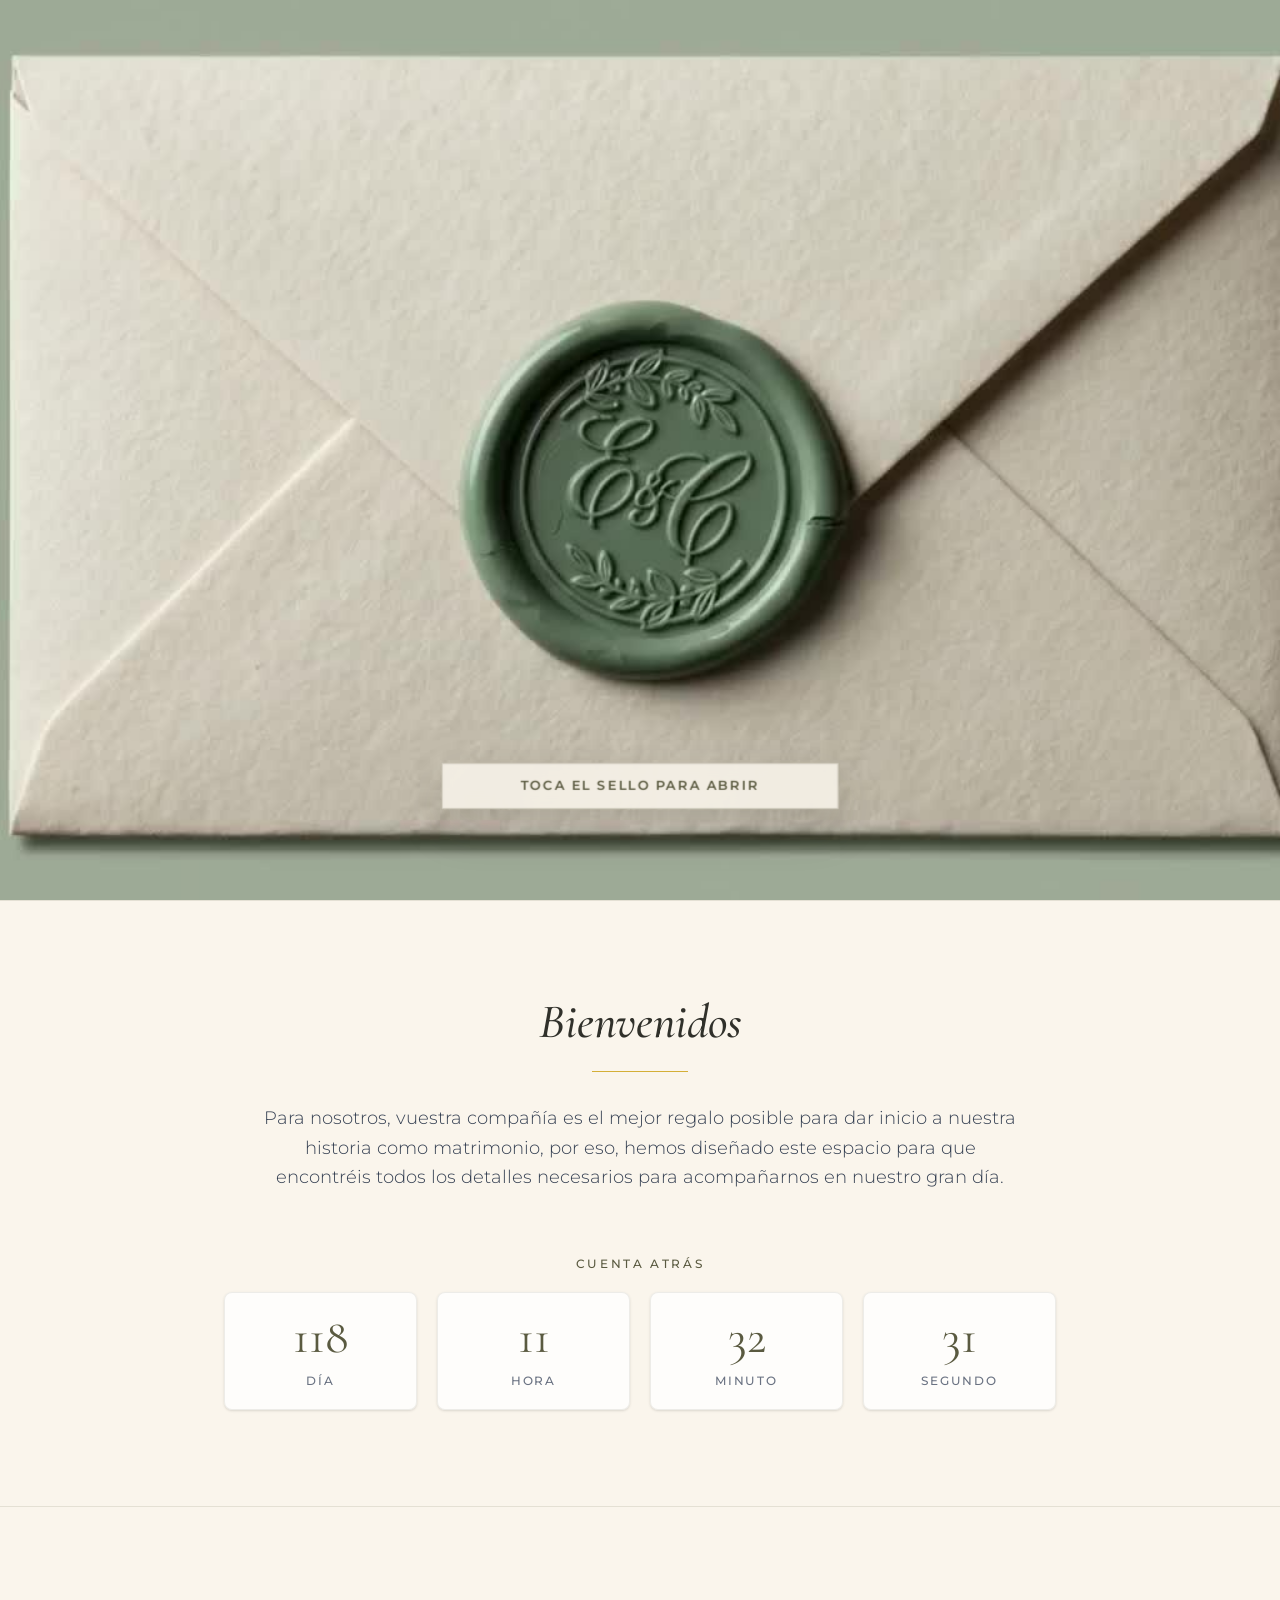
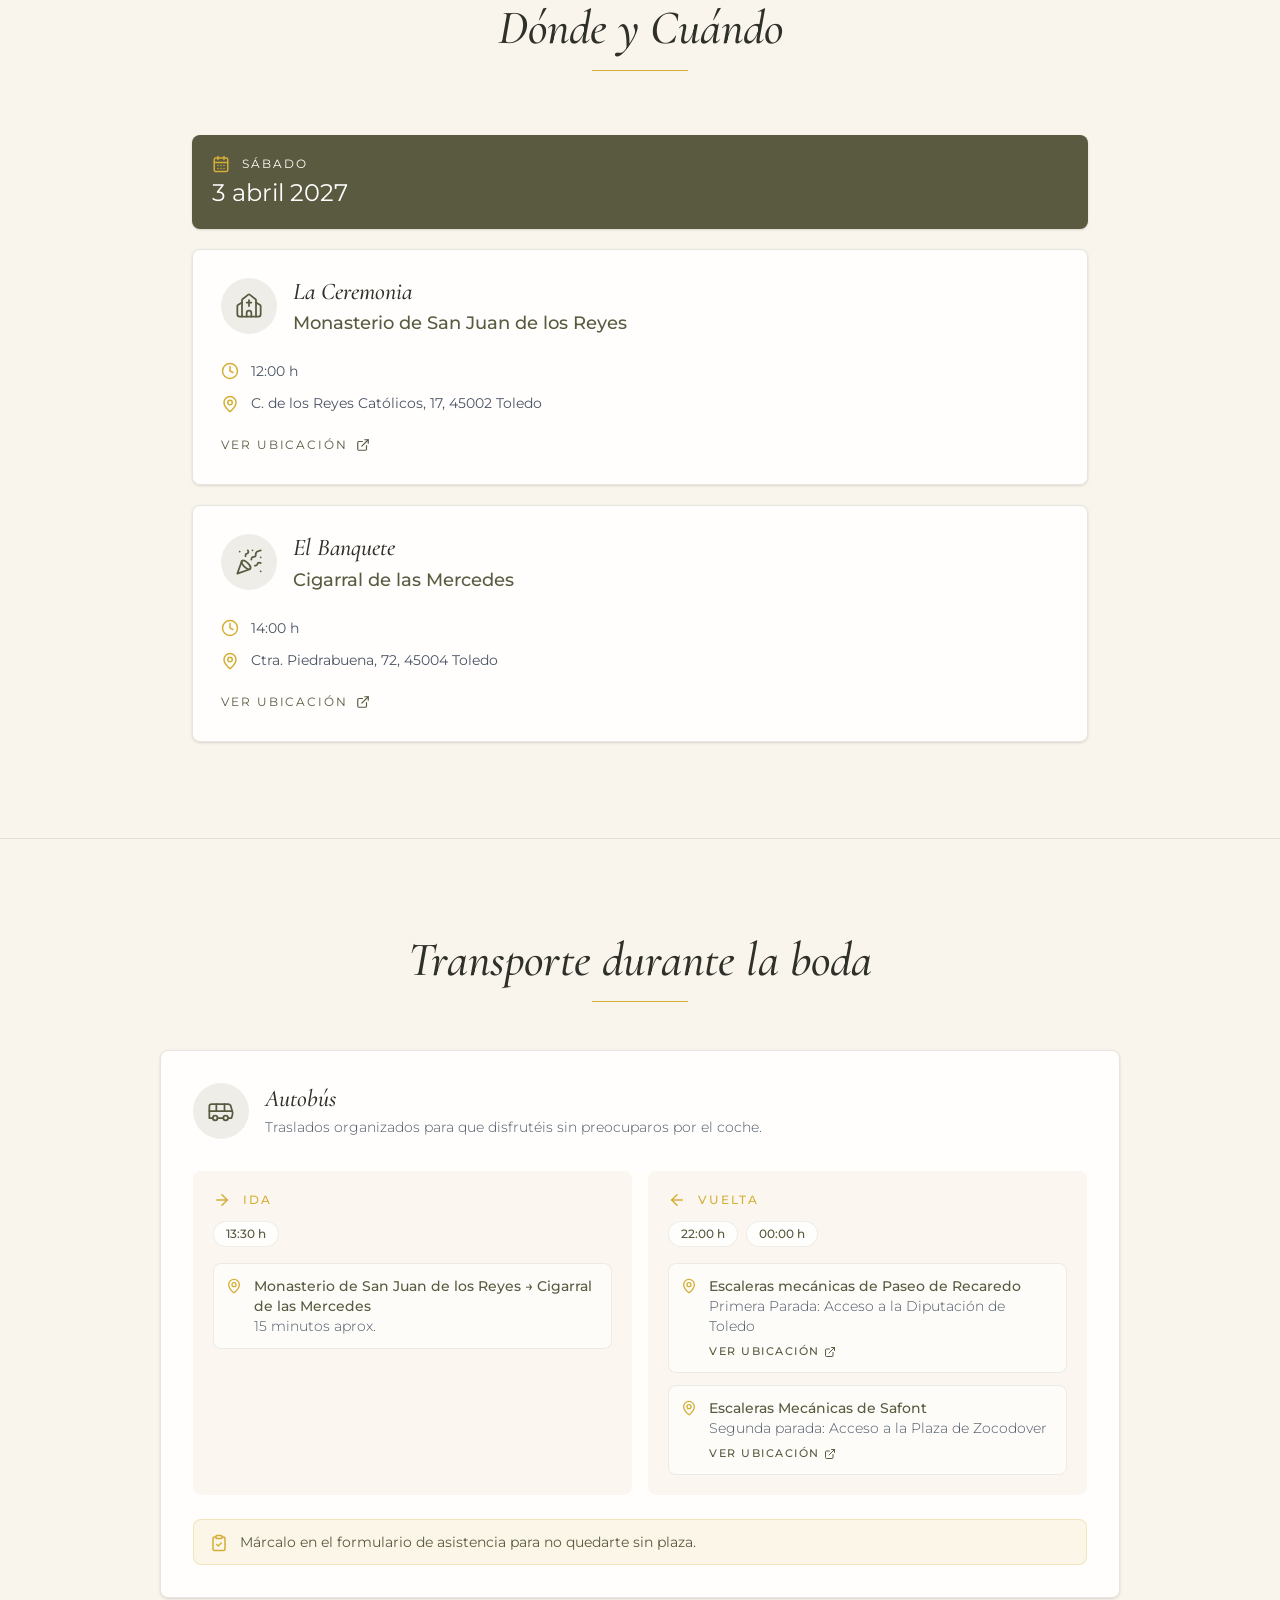
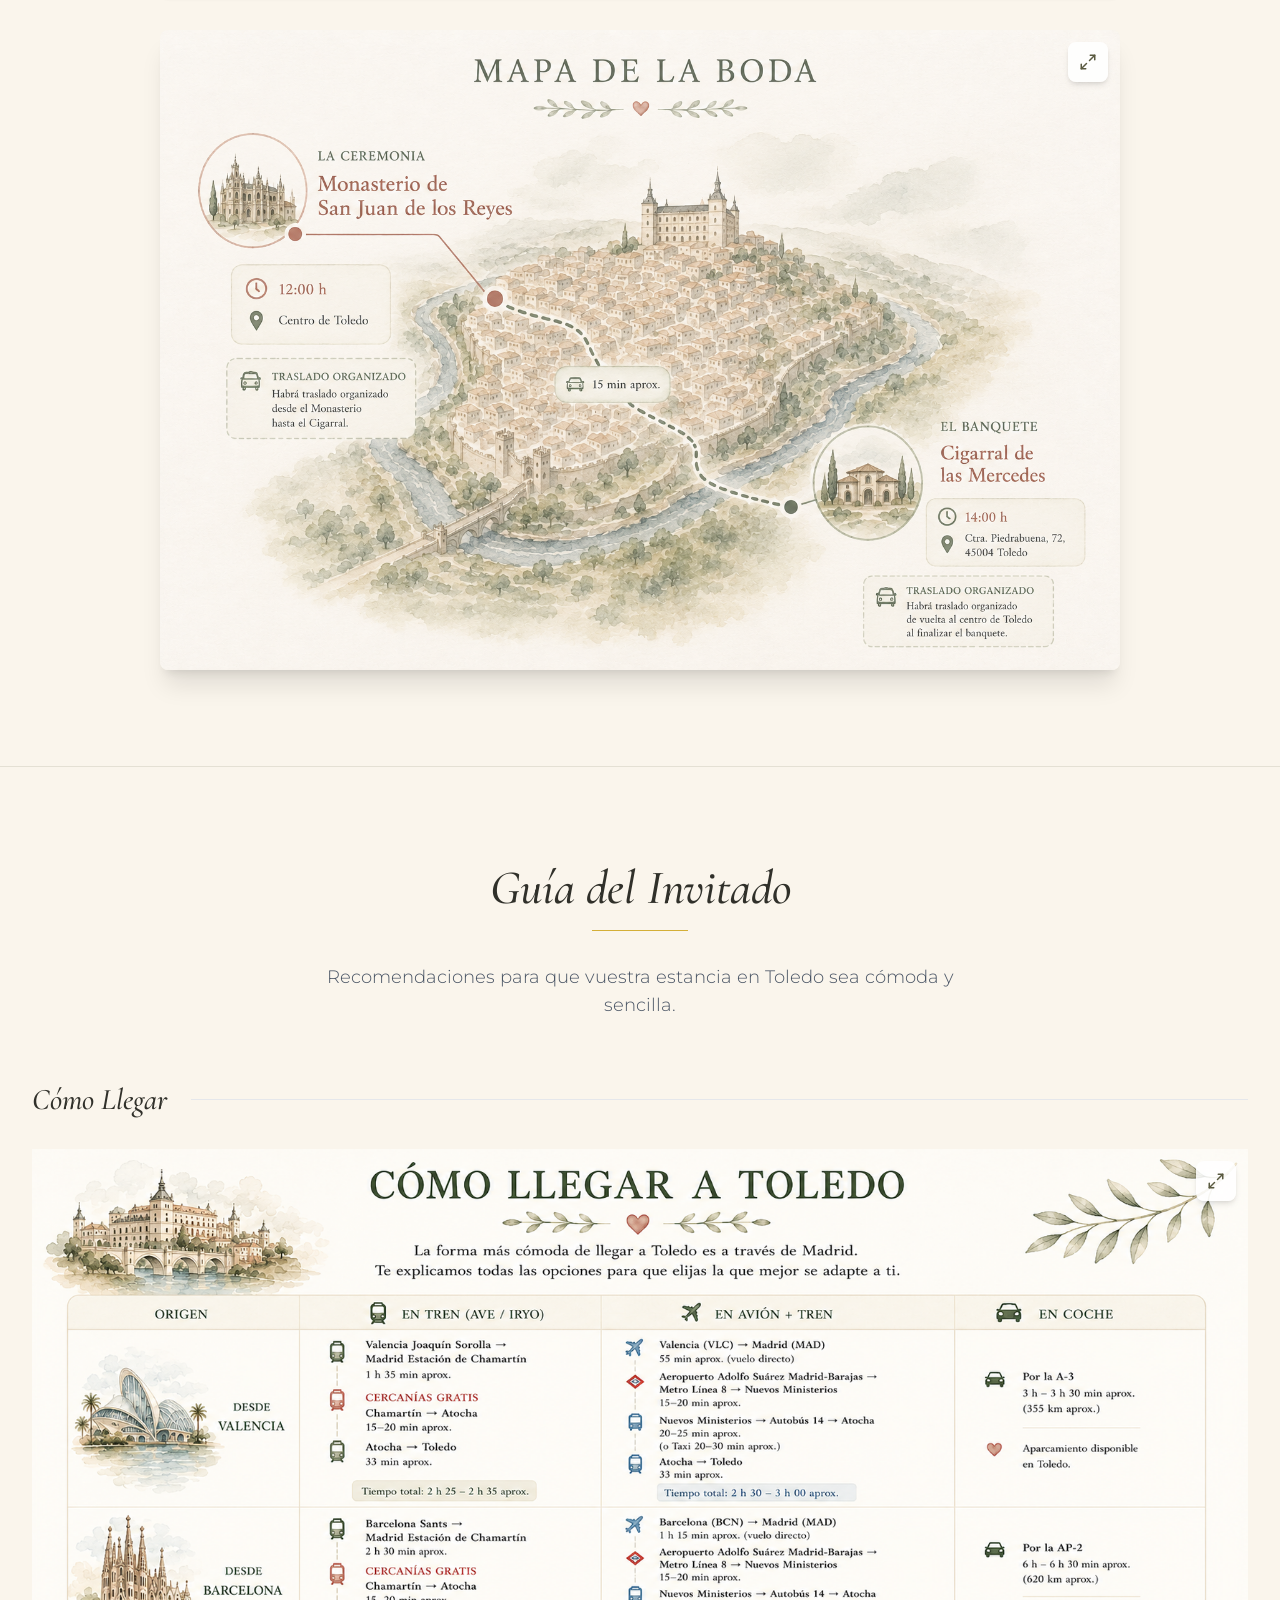
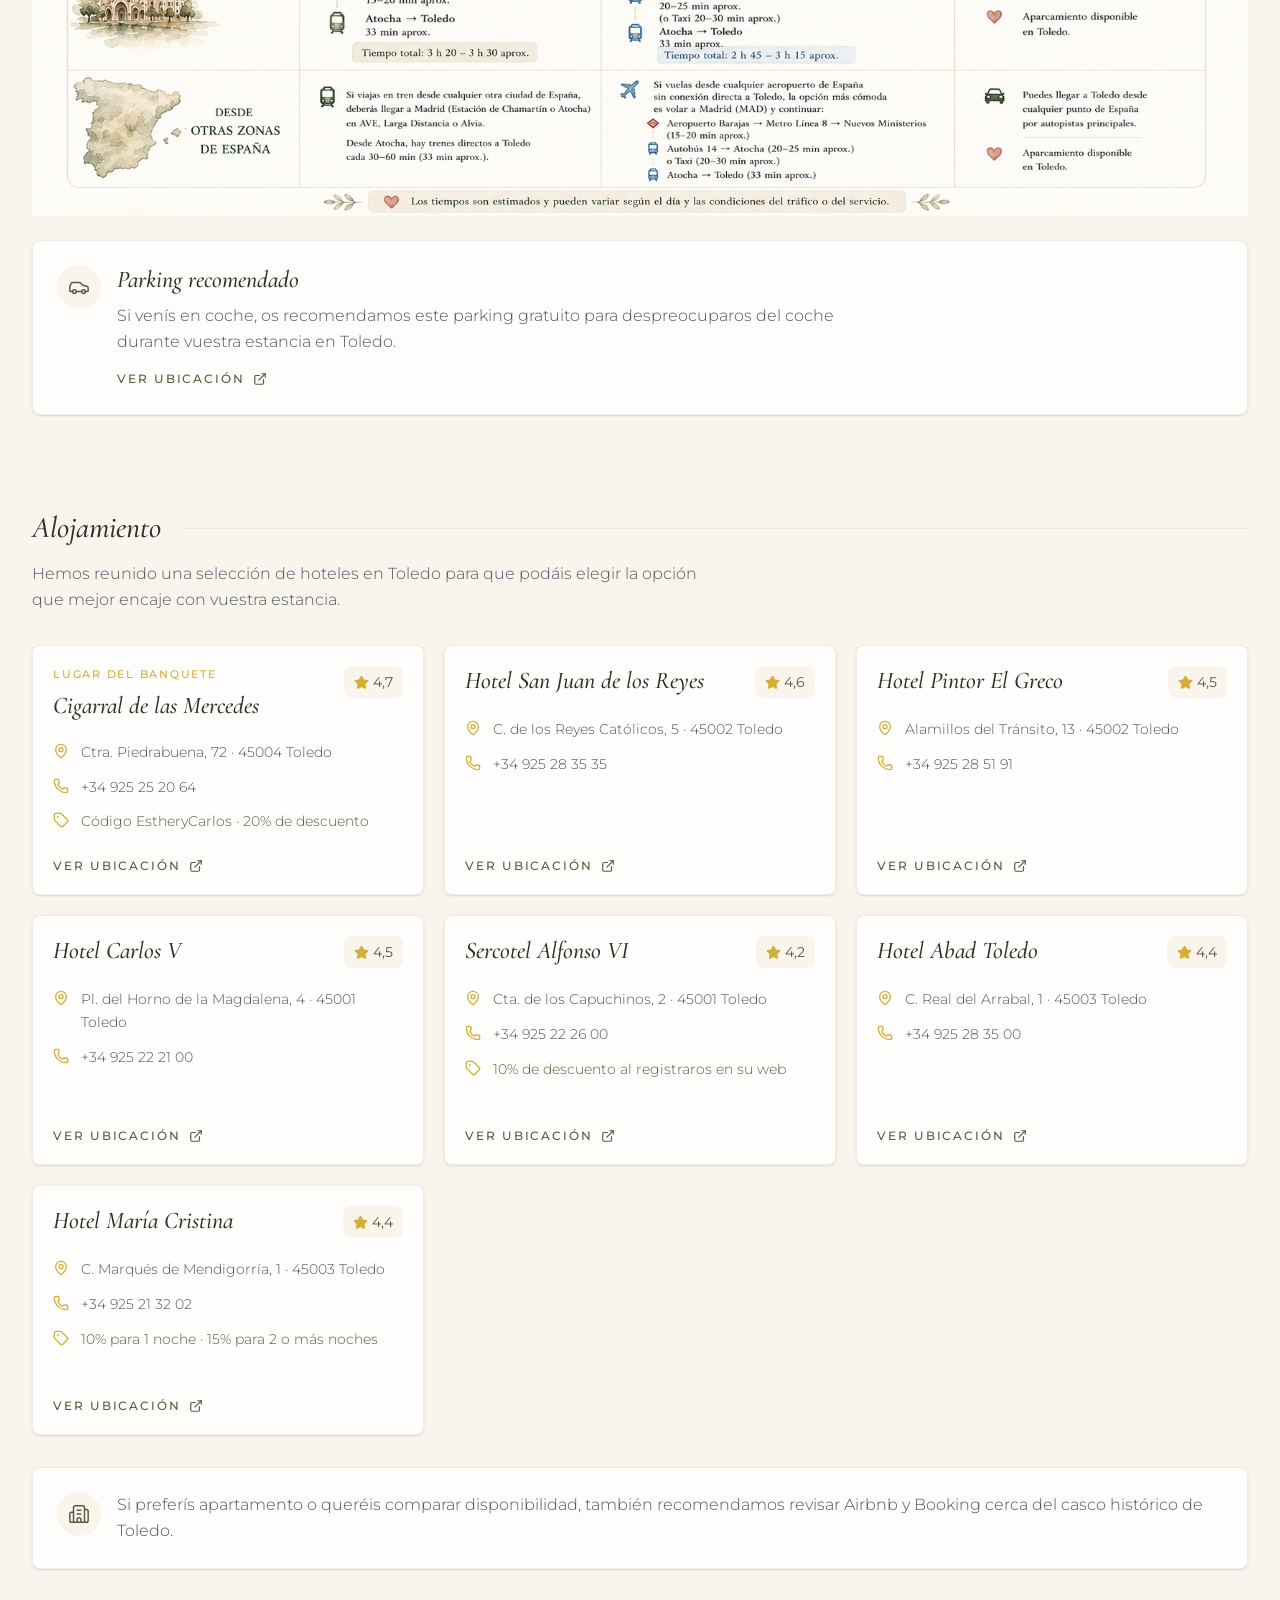
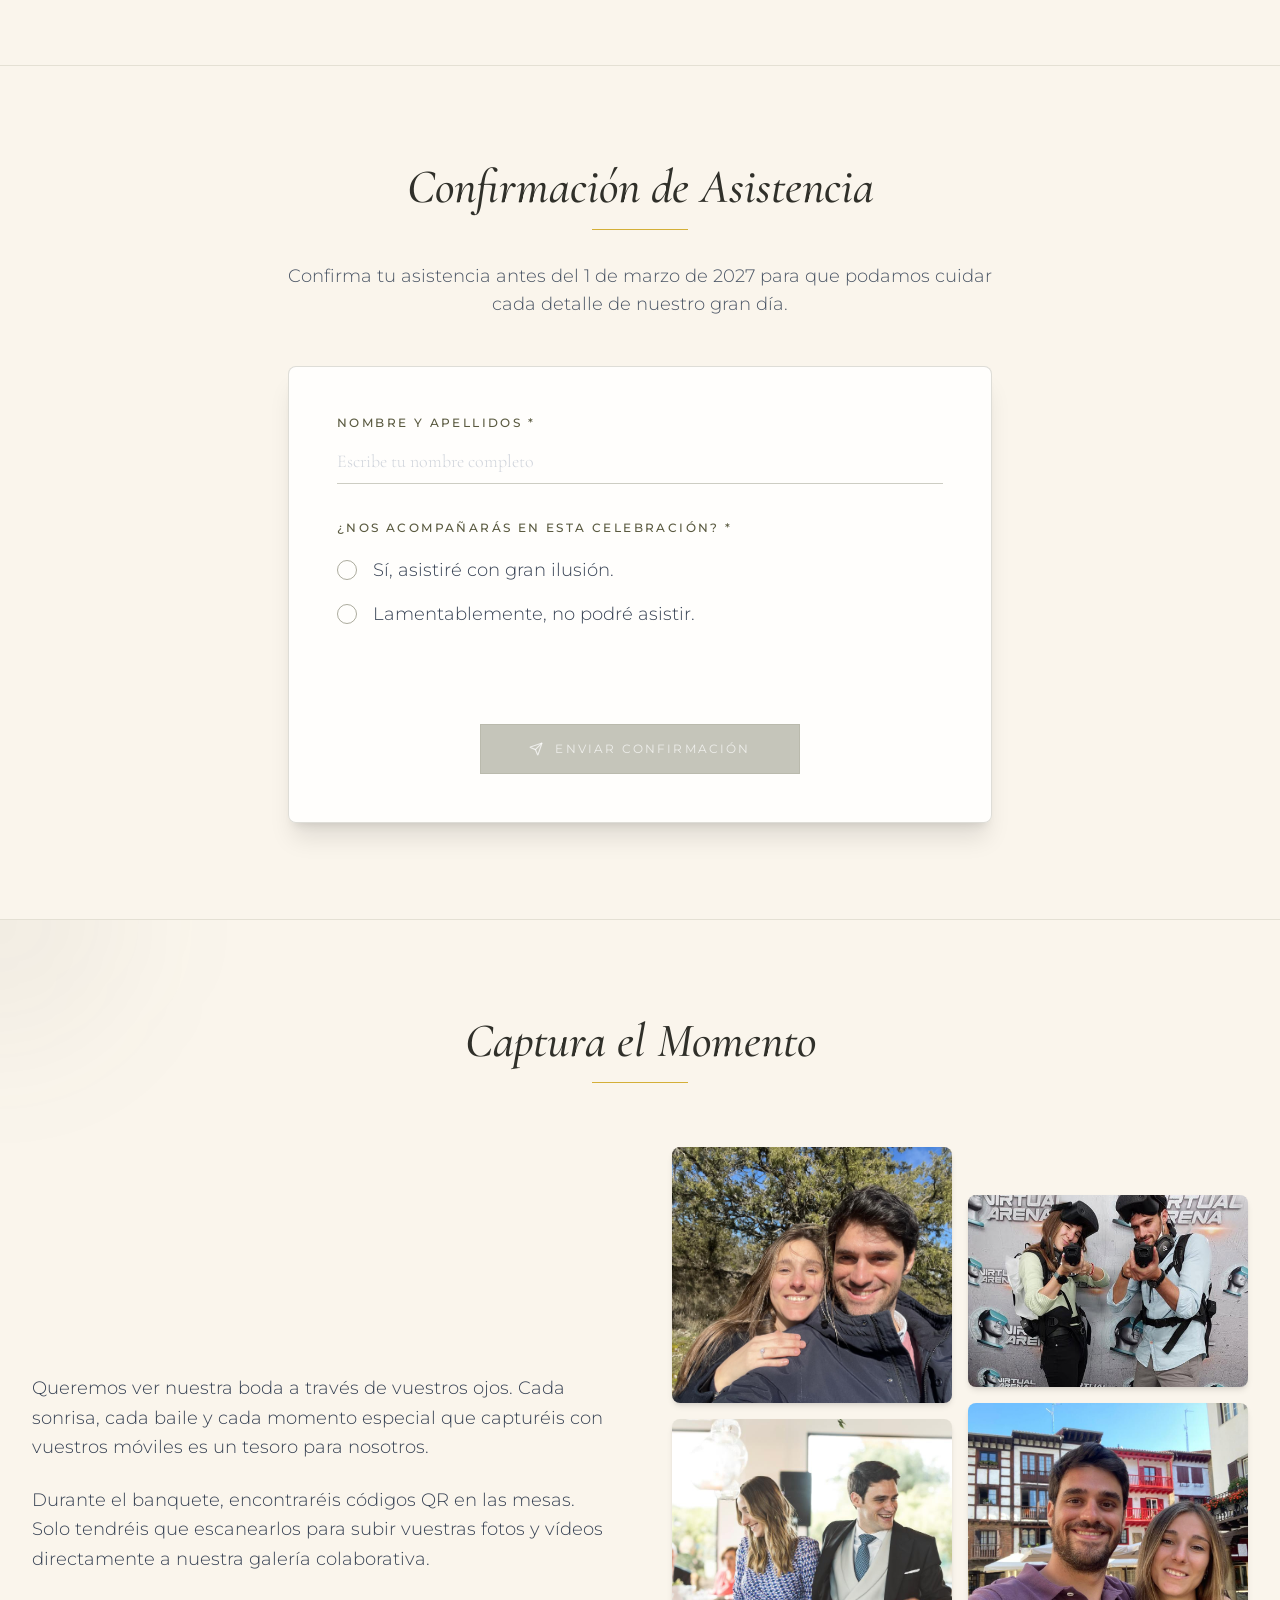
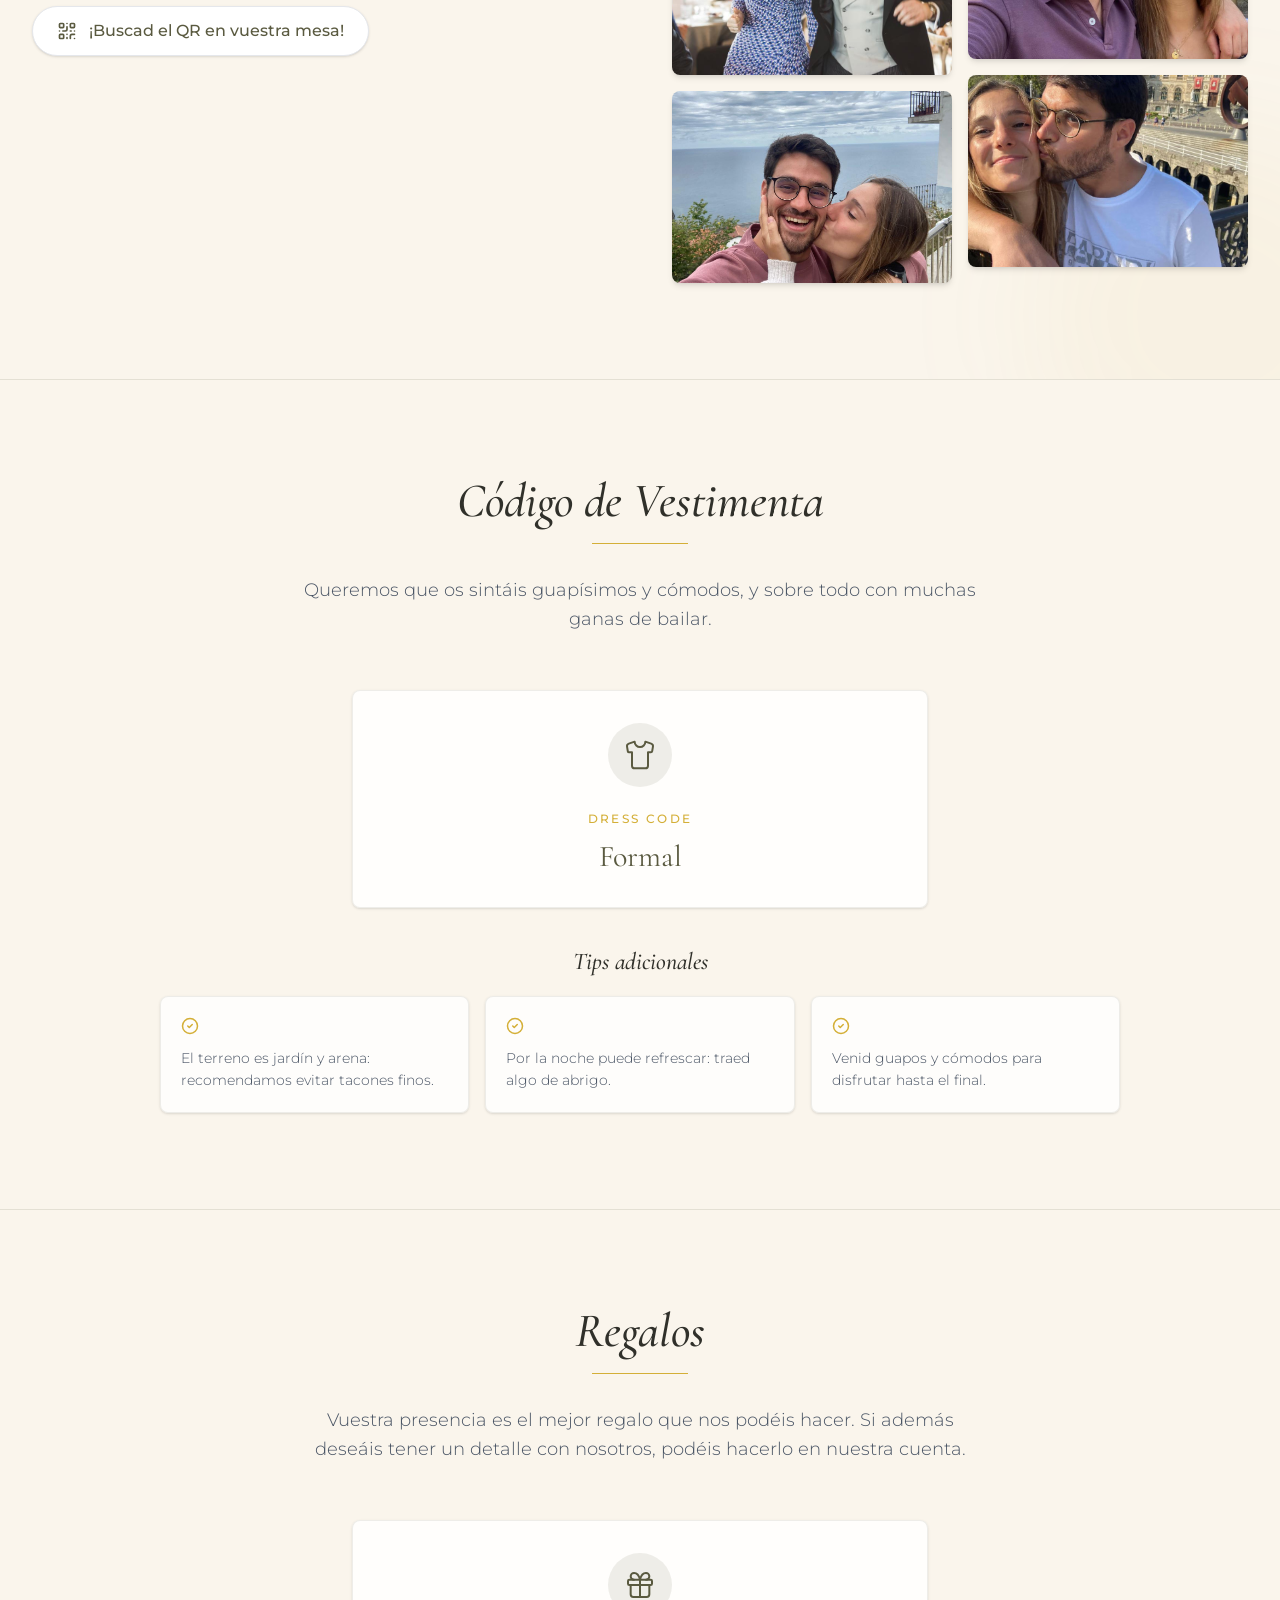
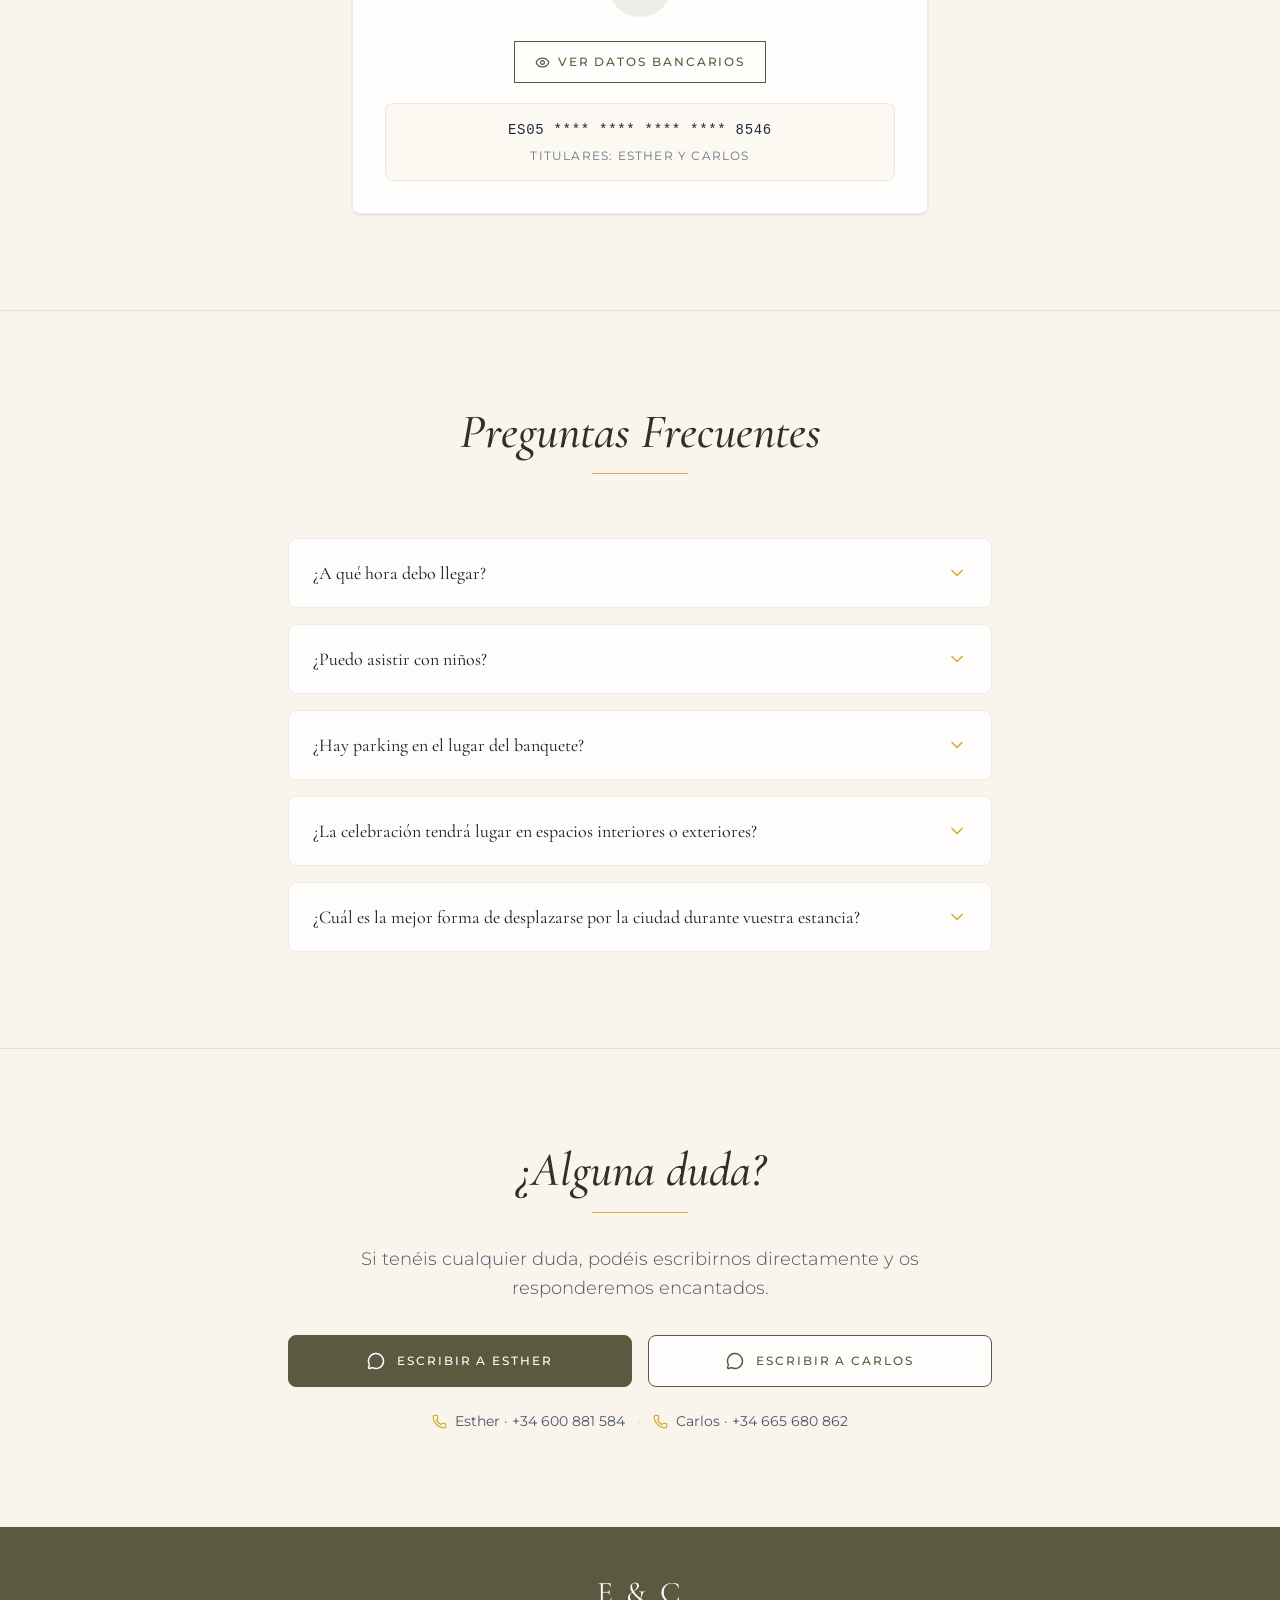
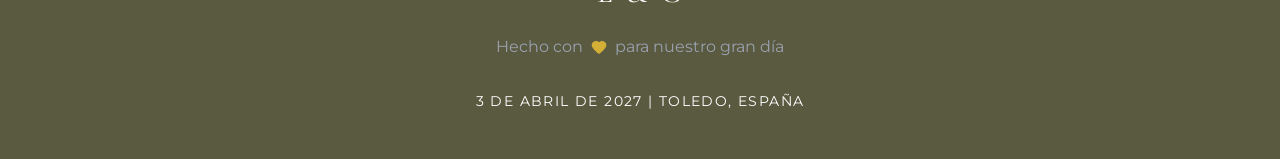
==== commit 92df162c: "Add files via upload" ====
--- a/index.html
+++ b/index.html
@@ -7,8 +7,8 @@
     <link rel="preconnect" href="https://fonts.googleapis.com">
     <link rel="preconnect" href="https://fonts.gstatic.com" crossorigin>
     <link href="https://fonts.googleapis.com/css2?family=Cormorant+Garamond:ital,wght@0,300;0,400;0,500;0,600;0,700;1,400&family=Montserrat:wght@300;400;500;600&display=swap" rel="stylesheet">
-    <script type="module" crossorigin src="/index-BcidWxLy.js"></script>
-    <link rel="stylesheet" crossorigin href="/index-CNGpihYo.css">
+    <script type="module" crossorigin src="/index-CjWuLWyT.js"></script>
+    <link rel="stylesheet" crossorigin href="/index-eBmR4M6P.css">
   </head>
   <body>
     <div id="root"></div>
--- a/index-eBmR4M6P.css
+++ b/index-eBmR4M6P.css
@@ -0,0 +1 @@
+@import"https://fonts.googleapis.com/css2?family=Cormorant+Garamond:ital,wght@0,300;0,400;0,500;0,600;0,700;1,400&family=Montserrat:wght@300;400;500;600&family=Great+Vibes&display=swap";/*! tailwindcss v4.2.2 | MIT License | https://tailwindcss.com */@layer properties{@supports (((-webkit-hyphens:none)) and (not (margin-trim:inline))) or ((-moz-orient:inline) and (not (color:rgb(from red r g b)))){*,:before,:after,::backdrop{--tw-translate-x:0;--tw-translate-y:0;--tw-translate-z:0;--tw-rotate-x:initial;--tw-rotate-y:initial;--tw-rotate-z:initial;--tw-skew-x:initial;--tw-skew-y:initial;--tw-space-y-reverse:0;--tw-space-x-reverse:0;--tw-border-style:solid;--tw-leading:initial;--tw-font-weight:initial;--tw-tracking:initial;--tw-shadow:0 0 #0000;--tw-shadow-color:initial;--tw-shadow-alpha:100%;--tw-inset-shadow:0 0 #0000;--tw-inset-shadow-color:initial;--tw-inset-shadow-alpha:100%;--tw-ring-color:initial;--tw-ring-shadow:0 0 #0000;--tw-inset-ring-color:initial;--tw-inset-ring-shadow:0 0 #0000;--tw-ring-inset:initial;--tw-ring-offset-width:0px;--tw-ring-offset-color:#fff;--tw-ring-offset-shadow:0 0 #0000;--tw-blur:initial;--tw-brightness:initial;--tw-contrast:initial;--tw-grayscale:initial;--tw-hue-rotate:initial;--tw-invert:initial;--tw-opacity:initial;--tw-saturate:initial;--tw-sepia:initial;--tw-drop-shadow:initial;--tw-drop-shadow-color:initial;--tw-drop-shadow-alpha:100%;--tw-drop-shadow-size:initial;--tw-backdrop-blur:initial;--tw-backdrop-brightness:initial;--tw-backdrop-contrast:initial;--tw-backdrop-grayscale:initial;--tw-backdrop-hue-rotate:initial;--tw-backdrop-invert:initial;--tw-backdrop-opacity:initial;--tw-backdrop-saturate:initial;--tw-backdrop-sepia:initial;--tw-duration:initial;--tw-ease:initial}}}@layer theme{:root,:host{--font-sans:"Montserrat", ui-sans-serif, system-ui, sans-serif;--font-serif:"Cormorant Garamond", ui-serif, Georgia, serif;--font-mono:ui-monospace, SFMono-Regular, Menlo, Monaco, Consolas, "Liberation Mono", "Courier New", monospace;--color-gray-200:oklch(92.8% .006 264.531);--color-gray-300:oklch(87.2% .01 258.338);--color-gray-400:oklch(70.7% .022 261.325);--color-gray-500:oklch(55.1% .027 264.364);--color-gray-600:oklch(44.6% .03 256.802);--color-gray-700:oklch(37.3% .034 259.733);--color-gray-800:oklch(27.8% .033 256.848);--color-black:#000;--color-white:#fff;--spacing:.25rem;--container-xl:36rem;--container-2xl:42rem;--container-3xl:48rem;--container-4xl:56rem;--container-5xl:64rem;--container-7xl:80rem;--text-xs:.75rem;--text-xs--line-height:calc(1 / .75);--text-sm:.875rem;--text-sm--line-height:calc(1.25 / .875);--text-base:1rem;--text-base--line-height: 1.5 ;--text-lg:1.125rem;--text-lg--line-height:calc(1.75 / 1.125);--text-2xl:1.5rem;--text-2xl--line-height:calc(2 / 1.5);--text-3xl:1.875rem;--text-3xl--line-height: 1.2 ;--text-4xl:2.25rem;--text-4xl--line-height:calc(2.5 / 2.25);--text-5xl:3rem;--text-5xl--line-height:1;--text-6xl:3.75rem;--text-6xl--line-height:1;--font-weight-light:300;--font-weight-medium:500;--font-weight-semibold:600;--tracking-wide:.025em;--tracking-wider:.05em;--tracking-widest:.1em;--leading-tight:1.25;--leading-relaxed:1.625;--radius-lg:.5rem;--ease-in:cubic-bezier(.4, 0, 1, 1);--ease-out:cubic-bezier(0, 0, .2, 1);--ease-in-out:cubic-bezier(.4, 0, .2, 1);--animate-spin:spin 1s linear infinite;--animate-bounce:bounce 1s infinite;--blur-md:12px;--blur-3xl:64px;--default-transition-duration:.15s;--default-transition-timing-function:cubic-bezier(.4, 0, .2, 1);--default-font-family:var(--font-sans);--default-mono-font-family:var(--font-mono);--font-script:"Great Vibes", cursive;--color-primary:#5a5a40;--color-secondary:#faf5ec;--color-accent:#d4af37;--color-text:#1a1a1a;--color-heading:#30302a}}@layer base{*,:after,:before,::backdrop{box-sizing:border-box;border:0 solid;margin:0;padding:0}::file-selector-button{box-sizing:border-box;border:0 solid;margin:0;padding:0}html,:host{-webkit-text-size-adjust:100%;-moz-tab-size:4;tab-size:4;line-height:1.5;font-family:var(--default-font-family,ui-sans-serif, system-ui, sans-serif, "Apple Color Emoji", "Segoe UI Emoji", "Segoe UI Symbol", "Noto Color Emoji");font-feature-settings:var(--default-font-feature-settings,normal);font-variation-settings:var(--default-font-variation-settings,normal);-webkit-tap-highlight-color:transparent}hr{height:0;color:inherit;border-top-width:1px}abbr:where([title]){-webkit-text-decoration:underline dotted;text-decoration:underline dotted}h1,h2,h3,h4,h5,h6{font-size:inherit;font-weight:inherit}a{color:inherit;-webkit-text-decoration:inherit;text-decoration:inherit}b,strong{font-weight:bolder}code,kbd,samp,pre{font-family:var(--default-mono-font-family,ui-monospace, SFMono-Regular, Menlo, Monaco, Consolas, "Liberation Mono", "Courier New", monospace);font-feature-settings:var(--default-mono-font-feature-settings,normal);font-variation-settings:var(--default-mono-font-variation-settings,normal);font-size:1em}small{font-size:80%}sub,sup{vertical-align:baseline;font-size:75%;line-height:0;position:relative}sub{bottom:-.25em}sup{top:-.5em}table{text-indent:0;border-color:inherit;border-collapse:collapse}:-moz-focusring{outline:auto}progress{vertical-align:baseline}summary{display:list-item}ol,ul,menu{list-style:none}img,svg,video,canvas,audio,iframe,embed,object{vertical-align:middle;display:block}img,video{max-width:100%;height:auto}button,input,select,optgroup,textarea{font:inherit;font-feature-settings:inherit;font-variation-settings:inherit;letter-spacing:inherit;color:inherit;opacity:1;background-color:#0000;border-radius:0}::file-selector-button{font:inherit;font-feature-settings:inherit;font-variation-settings:inherit;letter-spacing:inherit;color:inherit;opacity:1;background-color:#0000;border-radius:0}:where(select:is([multiple],[size])) optgroup{font-weight:bolder}:where(select:is([multiple],[size])) optgroup option{padding-inline-start:20px}::file-selector-button{margin-inline-end:4px}::placeholder{opacity:1}@supports (not ((-webkit-appearance:-apple-pay-button))) or (contain-intrinsic-size:1px){::placeholder{color:currentColor}@supports (color:color-mix(in lab,red,red)){::placeholder{color:color-mix(in oklab,currentcolor 50%,transparent)}}}textarea{resize:vertical}::-webkit-search-decoration{-webkit-appearance:none}::-webkit-date-and-time-value{min-height:1lh;text-align:inherit}::-webkit-datetime-edit{display:inline-flex}::-webkit-datetime-edit-fields-wrapper{padding:0}::-webkit-datetime-edit{padding-block:0}::-webkit-datetime-edit-year-field{padding-block:0}::-webkit-datetime-edit-month-field{padding-block:0}::-webkit-datetime-edit-day-field{padding-block:0}::-webkit-datetime-edit-hour-field{padding-block:0}::-webkit-datetime-edit-minute-field{padding-block:0}::-webkit-datetime-edit-second-field{padding-block:0}::-webkit-datetime-edit-millisecond-field{padding-block:0}::-webkit-datetime-edit-meridiem-field{padding-block:0}::-webkit-calendar-picker-indicator{line-height:1}:-moz-ui-invalid{box-shadow:none}button,input:where([type=button],[type=reset],[type=submit]){-webkit-appearance:button;-moz-appearance:button;appearance:button}::file-selector-button{-webkit-appearance:button;-moz-appearance:button;appearance:button}::-webkit-inner-spin-button{height:auto}::-webkit-outer-spin-button{height:auto}[hidden]:where(:not([hidden=until-found])){display:none!important}}@layer components;@layer utilities{.pointer-events-none{pointer-events:none}.visible{visibility:visible}.sr-only{clip-path:inset(50%);white-space:nowrap;border-width:0;width:1px;height:1px;margin:-1px;padding:0;position:absolute;overflow:hidden}.absolute{position:absolute}.fixed{position:fixed}.relative{position:relative}.inset-0{inset:calc(var(--spacing) * 0)}.start{inset-inline-start:var(--spacing)}.end{inset-inline-end:var(--spacing)}.top-0{top:calc(var(--spacing) * 0)}.top-3{top:calc(var(--spacing) * 3)}.top-4{top:calc(var(--spacing) * 4)}.top-full{top:100%}.right-0{right:calc(var(--spacing) * 0)}.right-3{right:calc(var(--spacing) * 3)}.right-4{right:calc(var(--spacing) * 4)}.bottom-0{bottom:calc(var(--spacing) * 0)}.bottom-8{bottom:calc(var(--spacing) * 8)}.left-0{left:calc(var(--spacing) * 0)}.left-1\/2{left:50%}.z-10{z-index:10}.z-50{z-index:50}.z-\[140\]{z-index:140}.mx-auto{margin-inline:auto}.mt-0\.5{margin-top:calc(var(--spacing) * .5)}.mt-1{margin-top:calc(var(--spacing) * 1)}.mt-2{margin-top:calc(var(--spacing) * 2)}.mt-3{margin-top:calc(var(--spacing) * 3)}.mt-4{margin-top:calc(var(--spacing) * 4)}.mt-5{margin-top:calc(var(--spacing) * 5)}.mt-6{margin-top:calc(var(--spacing) * 6)}.mt-8{margin-top:calc(var(--spacing) * 8)}.mt-10{margin-top:calc(var(--spacing) * 10)}.mt-16{margin-top:calc(var(--spacing) * 16)}.mt-auto{margin-top:auto}.mr-3{margin-right:calc(var(--spacing) * 3)}.mb-2{margin-bottom:calc(var(--spacing) * 2)}.mb-3{margin-bottom:calc(var(--spacing) * 3)}.mb-4{margin-bottom:calc(var(--spacing) * 4)}.mb-5{margin-bottom:calc(var(--spacing) * 5)}.mb-6{margin-bottom:calc(var(--spacing) * 6)}.mb-8{margin-bottom:calc(var(--spacing) * 8)}.mb-12{margin-bottom:calc(var(--spacing) * 12)}.mb-14{margin-bottom:calc(var(--spacing) * 14)}.mb-16{margin-bottom:calc(var(--spacing) * 16)}.mb-20{margin-bottom:calc(var(--spacing) * 20)}.ml-6{margin-left:calc(var(--spacing) * 6)}.block{display:block}.contents{display:contents}.flex{display:flex}.grid{display:grid}.hidden{display:none}.inline{display:inline}.inline-flex{display:inline-flex}.table{display:table}.h-2{height:calc(var(--spacing) * 2)}.h-5{height:calc(var(--spacing) * 5)}.h-10{height:calc(var(--spacing) * 10)}.h-11{height:calc(var(--spacing) * 11)}.h-14{height:calc(var(--spacing) * 14)}.h-16{height:calc(var(--spacing) * 16)}.h-64{height:calc(var(--spacing) * 64)}.h-96{height:calc(var(--spacing) * 96)}.h-\[1px\]{height:1px}.h-auto{height:auto}.h-full{height:100%}.max-h-0{max-height:calc(var(--spacing) * 0)}.max-h-32{max-height:calc(var(--spacing) * 32)}.max-h-\[92svh\]{max-height:92svh}.max-h-\[1500px\]{max-height:1500px}.min-h-\[100svh\]{min-height:100svh}.min-h-\[250px\]{min-height:250px}.min-h-\[360px\]{min-height:360px}.min-h-screen{min-height:100vh}.w-2{width:calc(var(--spacing) * 2)}.w-5{width:calc(var(--spacing) * 5)}.w-8{width:calc(var(--spacing) * 8)}.w-10{width:calc(var(--spacing) * 10)}.w-11{width:calc(var(--spacing) * 11)}.w-14{width:calc(var(--spacing) * 14)}.w-16{width:calc(var(--spacing) * 16)}.w-24{width:calc(var(--spacing) * 24)}.w-64{width:calc(var(--spacing) * 64)}.w-96{width:calc(var(--spacing) * 96)}.w-full{width:100%}.max-w-2xl{max-width:var(--container-2xl)}.max-w-3xl{max-width:var(--container-3xl)}.max-w-4xl{max-width:var(--container-4xl)}.max-w-5xl{max-width:var(--container-5xl)}.max-w-7xl{max-width:var(--container-7xl)}.max-w-\[94vw\]{max-width:94vw}.max-w-xl{max-width:var(--container-xl)}.min-w-0{min-width:calc(var(--spacing) * 0)}.shrink-0{flex-shrink:0}.flex-grow{flex-grow:1}.-translate-x-1\/2{--tw-translate-x: -50% ;translate:var(--tw-translate-x) var(--tw-translate-y)}.translate-x-1\/3{--tw-translate-x:calc(1 / 3 * 100%);translate:var(--tw-translate-x) var(--tw-translate-y)}.-translate-y-1\/2{--tw-translate-y: -50% ;translate:var(--tw-translate-x) var(--tw-translate-y)}.-translate-y-full{--tw-translate-y:-100%;translate:var(--tw-translate-x) var(--tw-translate-y)}.translate-y-0{--tw-translate-y:calc(var(--spacing) * 0);translate:var(--tw-translate-x) var(--tw-translate-y)}.translate-y-1\/3{--tw-translate-y:calc(1 / 3 * 100%);translate:var(--tw-translate-x) var(--tw-translate-y)}.translate-y-full{--tw-translate-y:100%;translate:var(--tw-translate-x) var(--tw-translate-y)}.transform{transform:var(--tw-rotate-x,) var(--tw-rotate-y,) var(--tw-rotate-z,) var(--tw-skew-x,) var(--tw-skew-y,)}.animate-bounce{animation:var(--animate-bounce)}.animate-spin{animation:var(--animate-spin)}.cursor-pointer{cursor:pointer}.cursor-zoom-in{cursor:zoom-in}.resize{resize:both}.resize-none{resize:none}.grid-cols-1{grid-template-columns:repeat(1,minmax(0,1fr))}.grid-cols-2{grid-template-columns:repeat(2,minmax(0,1fr))}.flex-col{flex-direction:column}.flex-wrap{flex-wrap:wrap}.place-items-center{place-items:center}.items-center{align-items:center}.items-start{align-items:flex-start}.justify-between{justify-content:space-between}.justify-center{justify-content:center}.justify-end{justify-content:flex-end}.gap-1{gap:calc(var(--spacing) * 1)}.gap-2{gap:calc(var(--spacing) * 2)}.gap-3{gap:calc(var(--spacing) * 3)}.gap-4{gap:calc(var(--spacing) * 4)}.gap-5{gap:calc(var(--spacing) * 5)}.gap-12{gap:calc(var(--spacing) * 12)}:where(.space-y-3>:not(:last-child)){--tw-space-y-reverse:0;margin-block-start:calc(calc(var(--spacing) * 3) * var(--tw-space-y-reverse));margin-block-end:calc(calc(var(--spacing) * 3) * calc(1 - var(--tw-space-y-reverse)))}:where(.space-y-4>:not(:last-child)){--tw-space-y-reverse:0;margin-block-start:calc(calc(var(--spacing) * 4) * var(--tw-space-y-reverse));margin-block-end:calc(calc(var(--spacing) * 4) * calc(1 - var(--tw-space-y-reverse)))}:where(.space-y-5>:not(:last-child)){--tw-space-y-reverse:0;margin-block-start:calc(calc(var(--spacing) * 5) * var(--tw-space-y-reverse));margin-block-end:calc(calc(var(--spacing) * 5) * calc(1 - var(--tw-space-y-reverse)))}:where(.space-y-9>:not(:last-child)){--tw-space-y-reverse:0;margin-block-start:calc(calc(var(--spacing) * 9) * var(--tw-space-y-reverse));margin-block-end:calc(calc(var(--spacing) * 9) * calc(1 - var(--tw-space-y-reverse)))}.gap-x-3{column-gap:calc(var(--spacing) * 3)}.gap-x-8{column-gap:calc(var(--spacing) * 8)}:where(.space-x-2>:not(:last-child)){--tw-space-x-reverse:0;margin-inline-start:calc(calc(var(--spacing) * 2) * var(--tw-space-x-reverse));margin-inline-end:calc(calc(var(--spacing) * 2) * calc(1 - var(--tw-space-x-reverse)))}.gap-y-2{row-gap:calc(var(--spacing) * 2)}.gap-y-4{row-gap:calc(var(--spacing) * 4)}.overflow-hidden{overflow:hidden}.scroll-smooth{scroll-behavior:smooth}.rounded-full{border-radius:3.40282e38px}.rounded-lg{border-radius:var(--radius-lg)}.border{border-style:var(--tw-border-style);border-width:1px}.border-0{border-style:var(--tw-border-style);border-width:0}.border-t{border-top-style:var(--tw-border-style);border-top-width:1px}.border-b{border-bottom-style:var(--tw-border-style);border-bottom-width:1px}.border-accent\/25{border-color:#d4af3740}@supports (color:color-mix(in lab,red,red)){.border-accent\/25{border-color:color-mix(in oklab,var(--color-accent) 25%,transparent)}}.border-accent\/30{border-color:#d4af374d}@supports (color:color-mix(in lab,red,red)){.border-accent\/30{border-color:color-mix(in oklab,var(--color-accent) 30%,transparent)}}.border-gray-200{border-color:var(--color-gray-200)}.border-primary{border-color:var(--color-primary)}.border-primary\/10{border-color:#5a5a401a}@supports (color:color-mix(in lab,red,red)){.border-primary\/10{border-color:color-mix(in oklab,var(--color-primary) 10%,transparent)}}.border-primary\/15{border-color:#5a5a4026}@supports (color:color-mix(in lab,red,red)){.border-primary\/15{border-color:color-mix(in oklab,var(--color-primary) 15%,transparent)}}.border-primary\/20{border-color:#5a5a4033}@supports (color:color-mix(in lab,red,red)){.border-primary\/20{border-color:color-mix(in oklab,var(--color-primary) 20%,transparent)}}.border-primary\/30{border-color:#5a5a404d}@supports (color:color-mix(in lab,red,red)){.border-primary\/30{border-color:color-mix(in oklab,var(--color-primary) 30%,transparent)}}.border-primary\/50{border-color:#5a5a4080}@supports (color:color-mix(in lab,red,red)){.border-primary\/50{border-color:color-mix(in oklab,var(--color-primary) 50%,transparent)}}.bg-\[\#5A5A40\]{background-color:#5a5a40}.bg-accent{background-color:var(--color-accent)}.bg-accent\/5{background-color:#d4af370d}@supports (color:color-mix(in lab,red,red)){.bg-accent\/5{background-color:color-mix(in oklab,var(--color-accent) 5%,transparent)}}.bg-accent\/10{background-color:#d4af371a}@supports (color:color-mix(in lab,red,red)){.bg-accent\/10{background-color:color-mix(in oklab,var(--color-accent) 10%,transparent)}}.bg-black\/86{background-color:#000000db}@supports (color:color-mix(in lab,red,red)){.bg-black\/86{background-color:color-mix(in oklab,var(--color-black) 86%,transparent)}}.bg-gray-200{background-color:var(--color-gray-200)}.bg-primary{background-color:var(--color-primary)}.bg-primary\/5{background-color:#5a5a400d}@supports (color:color-mix(in lab,red,red)){.bg-primary\/5{background-color:color-mix(in oklab,var(--color-primary) 5%,transparent)}}.bg-primary\/10{background-color:#5a5a401a}@supports (color:color-mix(in lab,red,red)){.bg-primary\/10{background-color:color-mix(in oklab,var(--color-primary) 10%,transparent)}}.bg-primary\/20{background-color:#5a5a4033}@supports (color:color-mix(in lab,red,red)){.bg-primary\/20{background-color:color-mix(in oklab,var(--color-primary) 20%,transparent)}}.bg-secondary{background-color:var(--color-secondary)}.bg-secondary\/60{background-color:#faf5ec99}@supports (color:color-mix(in lab,red,red)){.bg-secondary\/60{background-color:color-mix(in oklab,var(--color-secondary) 60%,transparent)}}.bg-secondary\/70{background-color:#faf5ecb3}@supports (color:color-mix(in lab,red,red)){.bg-secondary\/70{background-color:color-mix(in oklab,var(--color-secondary) 70%,transparent)}}.bg-secondary\/80{background-color:#faf5eccc}@supports (color:color-mix(in lab,red,red)){.bg-secondary\/80{background-color:color-mix(in oklab,var(--color-secondary) 80%,transparent)}}.bg-secondary\/95{background-color:#faf5ecf2}@supports (color:color-mix(in lab,red,red)){.bg-secondary\/95{background-color:color-mix(in oklab,var(--color-secondary) 95%,transparent)}}.bg-transparent{background-color:#0000}.bg-white{background-color:var(--color-white)}.bg-white\/10{background-color:#ffffff1a}@supports (color:color-mix(in lab,red,red)){.bg-white\/10{background-color:color-mix(in oklab,var(--color-white) 10%,transparent)}}.bg-white\/60{background-color:#fff9}@supports (color:color-mix(in lab,red,red)){.bg-white\/60{background-color:color-mix(in oklab,var(--color-white) 60%,transparent)}}.bg-white\/80{background-color:#fffc}@supports (color:color-mix(in lab,red,red)){.bg-white\/80{background-color:color-mix(in oklab,var(--color-white) 80%,transparent)}}.bg-white\/85{background-color:#ffffffd9}@supports (color:color-mix(in lab,red,red)){.bg-white\/85{background-color:color-mix(in oklab,var(--color-white) 85%,transparent)}}.bg-white\/88{background-color:#ffffffe0}@supports (color:color-mix(in lab,red,red)){.bg-white\/88{background-color:color-mix(in oklab,var(--color-white) 88%,transparent)}}.bg-white\/90{background-color:#ffffffe6}@supports (color:color-mix(in lab,red,red)){.bg-white\/90{background-color:color-mix(in oklab,var(--color-white) 90%,transparent)}}.fill-accent{fill:var(--color-accent)}.object-contain{object-fit:contain}.p-0{padding:calc(var(--spacing) * 0)}.p-3{padding:calc(var(--spacing) * 3)}.p-4{padding:calc(var(--spacing) * 4)}.p-5{padding:calc(var(--spacing) * 5)}.p-6{padding:calc(var(--spacing) * 6)}.p-8{padding:calc(var(--spacing) * 8)}.px-2\.5{padding-inline:calc(var(--spacing) * 2.5)}.px-3{padding-inline:calc(var(--spacing) * 3)}.px-4{padding-inline:calc(var(--spacing) * 4)}.px-5{padding-inline:calc(var(--spacing) * 5)}.px-6{padding-inline:calc(var(--spacing) * 6)}.px-8{padding-inline:calc(var(--spacing) * 8)}.py-1{padding-block:calc(var(--spacing) * 1)}.py-1\.5{padding-block:calc(var(--spacing) * 1.5)}.py-2{padding-block:calc(var(--spacing) * 2)}.py-3{padding-block:calc(var(--spacing) * 3)}.py-4{padding-block:calc(var(--spacing) * 4)}.py-5{padding-block:calc(var(--spacing) * 5)}.py-12{padding-block:calc(var(--spacing) * 12)}.py-16{padding-block:calc(var(--spacing) * 16)}.py-20{padding-block:calc(var(--spacing) * 20)}.py-24{padding-block:calc(var(--spacing) * 24)}.pt-1{padding-top:calc(var(--spacing) * 1)}.pt-2{padding-top:calc(var(--spacing) * 2)}.pt-5{padding-top:calc(var(--spacing) * 5)}.pt-6{padding-top:calc(var(--spacing) * 6)}.pt-8{padding-top:calc(var(--spacing) * 8)}.pt-16{padding-top:calc(var(--spacing) * 16)}.pr-8{padding-right:calc(var(--spacing) * 8)}.pb-5{padding-bottom:calc(var(--spacing) * 5)}.pb-20{padding-bottom:calc(var(--spacing) * 20)}.text-center{text-align:center}.text-left{text-align:left}.font-mono{font-family:var(--font-mono)}.font-sans{font-family:var(--font-sans)}.font-script{font-family:var(--font-script)}.font-serif{font-family:var(--font-serif)}.text-2xl{font-size:var(--text-2xl);line-height:var(--tw-leading,var(--text-2xl--line-height))}.text-3xl{font-size:var(--text-3xl);line-height:var(--tw-leading,var(--text-3xl--line-height))}.text-4xl{font-size:var(--text-4xl);line-height:var(--tw-leading,var(--text-4xl--line-height))}.text-5xl{font-size:var(--text-5xl);line-height:var(--tw-leading,var(--text-5xl--line-height))}.text-base{font-size:var(--text-base);line-height:var(--tw-leading,var(--text-base--line-height))}.text-lg{font-size:var(--text-lg);line-height:var(--tw-leading,var(--text-lg--line-height))}.text-sm{font-size:var(--text-sm);line-height:var(--tw-leading,var(--text-sm--line-height))}.text-xs{font-size:var(--text-xs);line-height:var(--tw-leading,var(--text-xs--line-height))}.text-\[10px\]{font-size:10px}.text-\[11px\]{font-size:11px}.leading-none{--tw-leading:1;line-height:1}.leading-relaxed{--tw-leading:var(--leading-relaxed);line-height:var(--leading-relaxed)}.leading-tight{--tw-leading:var(--leading-tight);line-height:var(--leading-tight)}.font-light{--tw-font-weight:var(--font-weight-light);font-weight:var(--font-weight-light)}.font-medium{--tw-font-weight:var(--font-weight-medium);font-weight:var(--font-weight-medium)}.font-semibold{--tw-font-weight:var(--font-weight-semibold);font-weight:var(--font-weight-semibold)}.tracking-\[0\.2em\]{--tw-tracking:.2em;letter-spacing:.2em}.tracking-\[0\.14em\]{--tw-tracking:.14em;letter-spacing:.14em}.tracking-\[0\.16em\]{--tw-tracking:.16em;letter-spacing:.16em}.tracking-\[0\.18em\]{--tw-tracking:.18em;letter-spacing:.18em}.tracking-\[0\.22em\]{--tw-tracking:.22em;letter-spacing:.22em}.tracking-\[0\.28em\]{--tw-tracking:.28em;letter-spacing:.28em}.tracking-wide{--tw-tracking:var(--tracking-wide);letter-spacing:var(--tracking-wide)}.tracking-wider{--tw-tracking:var(--tracking-wider);letter-spacing:var(--tracking-wider)}.tracking-widest{--tw-tracking:var(--tracking-widest);letter-spacing:var(--tracking-widest)}.break-words{overflow-wrap:break-word}.text-\[\#5A5A40\]{color:#5a5a40}.text-accent{color:var(--color-accent)}.text-gray-400{color:var(--color-gray-400)}.text-gray-500{color:var(--color-gray-500)}.text-gray-600{color:var(--color-gray-600)}.text-gray-700{color:var(--color-gray-700)}.text-gray-800{color:var(--color-gray-800)}.text-heading{color:var(--color-heading)}.text-primary{color:var(--color-primary)}.text-primary\/30{color:#5a5a404d}@supports (color:color-mix(in lab,red,red)){.text-primary\/30{color:color-mix(in oklab,var(--color-primary) 30%,transparent)}}.text-primary\/70{color:#5a5a40b3}@supports (color:color-mix(in lab,red,red)){.text-primary\/70{color:color-mix(in oklab,var(--color-primary) 70%,transparent)}}.text-primary\/75{color:#5a5a40bf}@supports (color:color-mix(in lab,red,red)){.text-primary\/75{color:color-mix(in oklab,var(--color-primary) 75%,transparent)}}.text-text{color:var(--color-text)}.text-white{color:var(--color-white)}.uppercase{text-transform:uppercase}.italic{font-style:italic}.opacity-0{opacity:0}.opacity-100{opacity:1}.shadow-2xl{--tw-shadow:0 25px 50px -12px var(--tw-shadow-color,#00000040);box-shadow:var(--tw-inset-shadow),var(--tw-inset-ring-shadow),var(--tw-ring-offset-shadow),var(--tw-ring-shadow),var(--tw-shadow)}.shadow-lg{--tw-shadow:0 10px 15px -3px var(--tw-shadow-color,#0000001a), 0 4px 6px -4px var(--tw-shadow-color,#0000001a);box-shadow:var(--tw-inset-shadow),var(--tw-inset-ring-shadow),var(--tw-ring-offset-shadow),var(--tw-ring-shadow),var(--tw-shadow)}.shadow-md{--tw-shadow:0 4px 6px -1px var(--tw-shadow-color,#0000001a), 0 2px 4px -2px var(--tw-shadow-color,#0000001a);box-shadow:var(--tw-inset-shadow),var(--tw-inset-ring-shadow),var(--tw-ring-offset-shadow),var(--tw-ring-shadow),var(--tw-shadow)}.shadow-sm{--tw-shadow:0 1px 3px 0 var(--tw-shadow-color,#0000001a), 0 1px 2px -1px var(--tw-shadow-color,#0000001a);box-shadow:var(--tw-inset-shadow),var(--tw-inset-ring-shadow),var(--tw-ring-offset-shadow),var(--tw-ring-shadow),var(--tw-shadow)}.shadow-xl{--tw-shadow:0 20px 25px -5px var(--tw-shadow-color,#0000001a), 0 8px 10px -6px var(--tw-shadow-color,#0000001a);box-shadow:var(--tw-inset-shadow),var(--tw-inset-ring-shadow),var(--tw-ring-offset-shadow),var(--tw-ring-shadow),var(--tw-shadow)}.blur{--tw-blur:blur(8px);filter:var(--tw-blur,) var(--tw-brightness,) var(--tw-contrast,) var(--tw-grayscale,) var(--tw-hue-rotate,) var(--tw-invert,) var(--tw-saturate,) var(--tw-sepia,) var(--tw-drop-shadow,)}.blur-3xl{--tw-blur:blur(var(--blur-3xl));filter:var(--tw-blur,) var(--tw-brightness,) var(--tw-contrast,) var(--tw-grayscale,) var(--tw-hue-rotate,) var(--tw-invert,) var(--tw-saturate,) var(--tw-sepia,) var(--tw-drop-shadow,)}.drop-shadow{--tw-drop-shadow-size:drop-shadow(0 1px 2px var(--tw-drop-shadow-color,#0000001a)) drop-shadow(0 1px 1px var(--tw-drop-shadow-color,#0000000f));--tw-drop-shadow:drop-shadow(0 1px 2px #0000001a) drop-shadow(0 1px 1px #0000000f);filter:var(--tw-blur,) var(--tw-brightness,) var(--tw-contrast,) var(--tw-grayscale,) var(--tw-hue-rotate,) var(--tw-invert,) var(--tw-saturate,) var(--tw-sepia,) var(--tw-drop-shadow,)}.filter{filter:var(--tw-blur,) var(--tw-brightness,) var(--tw-contrast,) var(--tw-grayscale,) var(--tw-hue-rotate,) var(--tw-invert,) var(--tw-saturate,) var(--tw-sepia,) var(--tw-drop-shadow,)}.backdrop-blur-md{--tw-backdrop-blur:blur(var(--blur-md));-webkit-backdrop-filter:var(--tw-backdrop-blur,) var(--tw-backdrop-brightness,) var(--tw-backdrop-contrast,) var(--tw-backdrop-grayscale,) var(--tw-backdrop-hue-rotate,) var(--tw-backdrop-invert,) var(--tw-backdrop-opacity,) var(--tw-backdrop-saturate,) var(--tw-backdrop-sepia,);backdrop-filter:var(--tw-backdrop-blur,) var(--tw-backdrop-brightness,) var(--tw-backdrop-contrast,) var(--tw-backdrop-grayscale,) var(--tw-backdrop-hue-rotate,) var(--tw-backdrop-invert,) var(--tw-backdrop-opacity,) var(--tw-backdrop-saturate,) var(--tw-backdrop-sepia,)}.transition{transition-property:color,background-color,border-color,outline-color,text-decoration-color,fill,stroke,--tw-gradient-from,--tw-gradient-via,--tw-gradient-to,opacity,box-shadow,transform,translate,scale,rotate,filter,-webkit-backdrop-filter,backdrop-filter,display,content-visibility,overlay,pointer-events;transition-timing-function:var(--tw-ease,var(--default-transition-timing-function));transition-duration:var(--tw-duration,var(--default-transition-duration))}.transition-all{transition-property:all;transition-timing-function:var(--tw-ease,var(--default-transition-timing-function));transition-duration:var(--tw-duration,var(--default-transition-duration))}.transition-colors{transition-property:color,background-color,border-color,outline-color,text-decoration-color,fill,stroke,--tw-gradient-from,--tw-gradient-via,--tw-gradient-to;transition-timing-function:var(--tw-ease,var(--default-transition-timing-function));transition-duration:var(--tw-duration,var(--default-transition-duration))}.transition-transform{transition-property:transform,translate,scale,rotate;transition-timing-function:var(--tw-ease,var(--default-transition-timing-function));transition-duration:var(--tw-duration,var(--default-transition-duration))}.duration-300{--tw-duration:.3s;transition-duration:.3s}.duration-500{--tw-duration:.5s;transition-duration:.5s}.duration-700{--tw-duration:.7s;transition-duration:.7s}.ease-in{--tw-ease:var(--ease-in);transition-timing-function:var(--ease-in)}.ease-in-out{--tw-ease:var(--ease-in-out);transition-timing-function:var(--ease-in-out)}.ease-out{--tw-ease:var(--ease-out);transition-timing-function:var(--ease-out)}.outline-none{--tw-outline-style:none;outline-style:none}@media(hover:hover){.group-hover\:bg-white:is(:where(.group):hover *){background-color:var(--color-white)}.group-hover\:text-primary:is(:where(.group):hover *){color:var(--color-primary)}}.group-focus-visible\:bg-white:is(:where(.group):focus-visible *){background-color:var(--color-white)}.peer-checked\:border-\[6px\]:is(:where(.peer):checked~*){border-style:var(--tw-border-style);border-width:6px}.peer-checked\:border-accent:is(:where(.peer):checked~*){border-color:var(--color-accent)}.placeholder\:font-light::placeholder{--tw-font-weight:var(--font-weight-light);font-weight:var(--font-weight-light)}.placeholder\:text-gray-300::placeholder{color:var(--color-gray-300)}@media(hover:hover){.hover\:border-accent\/50:hover{border-color:#d4af3780}@supports (color:color-mix(in lab,red,red)){.hover\:border-accent\/50:hover{border-color:color-mix(in oklab,var(--color-accent) 50%,transparent)}}.hover\:bg-\[\#4A4A30\]:hover{background-color:#4a4a30}.hover\:bg-primary:hover{background-color:var(--color-primary)}.hover\:bg-secondary:hover{background-color:var(--color-secondary)}.hover\:bg-white:hover{background-color:var(--color-white)}.hover\:text-accent:hover{color:var(--color-accent)}.hover\:text-primary:hover{color:var(--color-primary)}.hover\:text-white:hover{color:var(--color-white)}.hover\:opacity-70:hover{opacity:.7}}.focus\:border-accent:focus{border-color:var(--color-accent)}.focus\:outline-none:focus{--tw-outline-style:none;outline-style:none}@media(hover:hover){.group-hover\:enabled\:translate-y-0:is(:where(.group):hover *):enabled{--tw-translate-y:calc(var(--spacing) * 0);translate:var(--tw-translate-x) var(--tw-translate-y)}.hover\:enabled\:bg-\[\#4A4A30\]:hover:enabled{background-color:#4a4a30}.hover\:enabled\:shadow-md:hover:enabled{--tw-shadow:0 4px 6px -1px var(--tw-shadow-color,#0000001a), 0 2px 4px -2px var(--tw-shadow-color,#0000001a);box-shadow:var(--tw-inset-shadow),var(--tw-inset-ring-shadow),var(--tw-ring-offset-shadow),var(--tw-ring-shadow),var(--tw-shadow)}}.disabled\:cursor-not-allowed:disabled{cursor:not-allowed}.disabled\:border-primary\/10:disabled{border-color:#5a5a401a}@supports (color:color-mix(in lab,red,red)){.disabled\:border-primary\/10:disabled{border-color:color-mix(in oklab,var(--color-primary) 10%,transparent)}}.disabled\:bg-primary\/35:disabled{background-color:#5a5a4059}@supports (color:color-mix(in lab,red,red)){.disabled\:bg-primary\/35:disabled{background-color:color-mix(in oklab,var(--color-primary) 35%,transparent)}}.disabled\:text-white\/70:disabled{color:#ffffffb3}@supports (color:color-mix(in lab,red,red)){.disabled\:text-white\/70:disabled{color:color-mix(in oklab,var(--color-white) 70%,transparent)}}.disabled\:shadow-none:disabled{--tw-shadow:0 0 #0000;box-shadow:var(--tw-inset-shadow),var(--tw-inset-ring-shadow),var(--tw-ring-offset-shadow),var(--tw-ring-shadow),var(--tw-shadow)}@media(min-width:40rem){.sm\:mb-16{margin-bottom:calc(var(--spacing) * 16)}.sm\:mb-24{margin-bottom:calc(var(--spacing) * 24)}.sm\:grid{display:grid}.sm\:hidden{display:none}.sm\:inline{display:inline}.sm\:h-48{height:calc(var(--spacing) * 48)}.sm\:h-64{height:calc(var(--spacing) * 64)}.sm\:grid-cols-2{grid-template-columns:repeat(2,minmax(0,1fr))}.sm\:grid-cols-4{grid-template-columns:repeat(4,minmax(0,1fr))}.sm\:flex-row{flex-direction:row}.sm\:items-start{align-items:flex-start}.sm\:gap-5{gap:calc(var(--spacing) * 5)}.sm\:object-cover{object-fit:cover}.sm\:p-6{padding:calc(var(--spacing) * 6)}.sm\:p-7{padding:calc(var(--spacing) * 7)}.sm\:p-8{padding:calc(var(--spacing) * 8)}.sm\:px-5{padding-inline:calc(var(--spacing) * 5)}.sm\:px-6{padding-inline:calc(var(--spacing) * 6)}.sm\:px-12{padding-inline:calc(var(--spacing) * 12)}.sm\:py-24{padding-block:calc(var(--spacing) * 24)}.sm\:pt-12{padding-top:calc(var(--spacing) * 12)}.sm\:text-5xl{font-size:var(--text-5xl);line-height:var(--tw-leading,var(--text-5xl--line-height))}.sm\:text-base{font-size:var(--text-base);line-height:var(--tw-leading,var(--text-base--line-height))}.sm\:text-lg{font-size:var(--text-lg);line-height:var(--tw-leading,var(--text-lg--line-height))}.sm\:text-sm{font-size:var(--text-sm);line-height:var(--tw-leading,var(--text-sm--line-height))}.sm\:text-xs{font-size:var(--text-xs);line-height:var(--tw-leading,var(--text-xs--line-height))}.sm\:tracking-wider{--tw-tracking:var(--tracking-wider);letter-spacing:var(--tracking-wider)}}@media(min-width:48rem){.md\:grid{display:grid}.md\:hidden{display:none}.md\:grid-cols-2{grid-template-columns:repeat(2,minmax(0,1fr))}.md\:grid-cols-3{grid-template-columns:repeat(3,minmax(0,1fr))}.md\:p-12{padding:calc(var(--spacing) * 12)}.md\:text-4xl{font-size:var(--text-4xl);line-height:var(--tw-leading,var(--text-4xl--line-height))}.md\:text-5xl{font-size:var(--text-5xl);line-height:var(--tw-leading,var(--text-5xl--line-height))}.md\:text-6xl{font-size:var(--text-6xl);line-height:var(--tw-leading,var(--text-6xl--line-height))}.md\:text-lg{font-size:var(--text-lg);line-height:var(--tw-leading,var(--text-lg--line-height))}}@media(min-width:64rem){.lg\:flex{display:flex}.lg\:hidden{display:none}.lg\:grid-cols-2{grid-template-columns:repeat(2,minmax(0,1fr))}.lg\:gap-16{gap:calc(var(--spacing) * 16)}.lg\:px-8{padding-inline:calc(var(--spacing) * 8)}}@media(min-width:80rem){.xl\:grid-cols-3{grid-template-columns:repeat(3,minmax(0,1fr))}.xl\:gap-x-5{column-gap:calc(var(--spacing) * 5)}.xl\:text-xs{font-size:var(--text-xs);line-height:var(--tw-leading,var(--text-xs--line-height))}}}html{scroll-behavior:smooth;-webkit-text-size-adjust:100%;overflow-x:hidden}body{color:var(--color-text);font-family:var(--font-sans);background-color:#faf5ec;margin:0;overflow-x:hidden}#root{min-height:100%}img,video{max-width:100%}h1,h2,h3,h4,h5,h6{font-family:var(--font-serif)}main>section:not(.hero-section){border-top:1px solid #5a5a4024;background:0 0!important}main>section:not(.hero-section) h2,main>section:not(.hero-section) h3,main>section:not(.hero-section) h4{color:var(--color-heading);font-family:var(--font-serif);letter-spacing:0;font-style:italic;font-weight:500}main>section:not(.hero-section) h2{line-height:1.05}main>section:not(.hero-section) h3{line-height:1.15}main>section:not(.hero-section) p,main>section:not(.hero-section) .italic{font-style:normal}.font-script{font-family:Great Vibes,cursive!important}.glass-panel{-webkit-backdrop-filter:blur(12px);backdrop-filter:blur(12px);background:#f5f2edd9;border:1px solid #ffffff4d}.hero-section{background-color:#faf5ec}.hero-background{object-fit:cover;object-position:center center;filter:blur(2px)saturate(.78)contrast(.98);opacity:.78;width:calc(100% + 36px);max-width:none;height:calc(100% + 36px);position:absolute;top:-18px;right:-18px;bottom:-18px;left:-18px;transform:scale(1.04)}.hero-overlay{background:linear-gradient(#faf5ec80,#faf5ec2e 40%,#faf5eca8),#faf5ec38;position:absolute;top:0;right:0;bottom:0;left:0}.intro-video-screen{z-index:100;background:#9ca892;position:fixed;top:0;right:0;bottom:0;left:0;overflow:hidden}.intro-video{object-fit:cover;object-position:center center;transform-origin:50%;background:#9ca892;width:100%;height:100%;position:absolute;top:0;right:0;bottom:0;left:0}.intro-video-touch-target{cursor:pointer;z-index:2;background:0 0;border:0;width:100%;height:100%;padding:0;position:absolute;top:0;right:0;bottom:0;left:0}.intro-seal-prompt{left:max(18px,env(safe-area-inset-left));right:max(18px,env(safe-area-inset-right));bottom:max(92px,calc(env(safe-area-inset-bottom) + 28px));z-index:3;max-width:380px;color:var(--color-primary);letter-spacing:.18em;text-align:center;text-transform:uppercase;-webkit-backdrop-filter:blur(10px);backdrop-filter:blur(10px);pointer-events:none;background:#faf5ecdb;border:1px solid #5a5a4038;margin:0 auto;padding:14px 16px;font-size:12px;font-weight:600;line-height:1.2;position:absolute;box-shadow:0 18px 45px #26241c29}.intro-flash{z-index:4;pointer-events:none;mix-blend-mode:screen;opacity:0;transform-origin:50%;background:radial-gradient(circle at 50% 48%,#fff,#fffcebfa 24%,#faf5ec9e 52%,#faf5ec00 76%),linear-gradient(105deg,#fff0 24%,#ffffffd1,#fff0 74%),linear-gradient(24deg,#fff0 33%,#fff8dc6b,#fff0 67%);position:absolute;top:0;right:0;bottom:0;left:0}.intro-video-touch-target:focus-visible{outline-offset:-8px;outline:3px solid #d4af37e6}.intro-video-touch-target:disabled{cursor:default;pointer-events:none}.mobile-photo-carousel-image{background:#ffffffb8;height:min(72svh,440px)}@media(max-width:640px){.hero-section{min-height:100svh}.hero-background{object-fit:contain;object-position:center center;filter:blur(1.15px)saturate(.8)contrast(.98);opacity:.96;background:#faf5ec;width:100%;height:100%;top:0;right:0;bottom:0;left:0;transform:none}.intro-video{object-fit:contain;object-position:center center}.intro-video--mobile{object-fit:cover;object-position:center center;width:100vw;min-width:100vw;max-width:none;height:100svh;min-height:100svh}.intro-seal-prompt{top:max(34px,calc(env(safe-area-inset-top) + 22px));bottom:auto}}.wedding-map .leaflet-container{font-family:var(--font-sans);background:#efe9dd}.wedding-map .leaflet-control-attribution{opacity:.72;border-radius:8px 0 0;font-size:10px}.wedding-map .leaflet-popup-content-wrapper,.wedding-map .leaflet-popup-tip{border:1px solid #5a5a4029;box-shadow:0 16px 40px #2b2a202e}.wedding-map .leaflet-popup-content-wrapper{border-radius:8px}.wedding-map .leaflet-popup-content{margin:12px 14px}@property --tw-translate-x{syntax:"*";inherits:false;initial-value:0}@property --tw-translate-y{syntax:"*";inherits:false;initial-value:0}@property --tw-translate-z{syntax:"*";inherits:false;initial-value:0}@property --tw-rotate-x{syntax:"*";inherits:false}@property --tw-rotate-y{syntax:"*";inherits:false}@property --tw-rotate-z{syntax:"*";inherits:false}@property --tw-skew-x{syntax:"*";inherits:false}@property --tw-skew-y{syntax:"*";inherits:false}@property --tw-space-y-reverse{syntax:"*";inherits:false;initial-value:0}@property --tw-space-x-reverse{syntax:"*";inherits:false;initial-value:0}@property --tw-border-style{syntax:"*";inherits:false;initial-value:solid}@property --tw-leading{syntax:"*";inherits:false}@property --tw-font-weight{syntax:"*";inherits:false}@property --tw-tracking{syntax:"*";inherits:false}@property --tw-shadow{syntax:"*";inherits:false;initial-value:0 0 #0000}@property --tw-shadow-color{syntax:"*";inherits:false}@property --tw-shadow-alpha{syntax:"<percentage>";inherits:false;initial-value:100%}@property --tw-inset-shadow{syntax:"*";inherits:false;initial-value:0 0 #0000}@property --tw-inset-shadow-color{syntax:"*";inherits:false}@property --tw-inset-shadow-alpha{syntax:"<percentage>";inherits:false;initial-value:100%}@property --tw-ring-color{syntax:"*";inherits:false}@property --tw-ring-shadow{syntax:"*";inherits:false;initial-value:0 0 #0000}@property --tw-inset-ring-color{syntax:"*";inherits:false}@property --tw-inset-ring-shadow{syntax:"*";inherits:false;initial-value:0 0 #0000}@property --tw-ring-inset{syntax:"*";inherits:false}@property --tw-ring-offset-width{syntax:"<length>";inherits:false;initial-value:0}@property --tw-ring-offset-color{syntax:"*";inherits:false;initial-value:#fff}@property --tw-ring-offset-shadow{syntax:"*";inherits:false;initial-value:0 0 #0000}@property --tw-blur{syntax:"*";inherits:false}@property --tw-brightness{syntax:"*";inherits:false}@property --tw-contrast{syntax:"*";inherits:false}@property --tw-grayscale{syntax:"*";inherits:false}@property --tw-hue-rotate{syntax:"*";inherits:false}@property --tw-invert{syntax:"*";inherits:false}@property --tw-opacity{syntax:"*";inherits:false}@property --tw-saturate{syntax:"*";inherits:false}@property --tw-sepia{syntax:"*";inherits:false}@property --tw-drop-shadow{syntax:"*";inherits:false}@property --tw-drop-shadow-color{syntax:"*";inherits:false}@property --tw-drop-shadow-alpha{syntax:"<percentage>";inherits:false;initial-value:100%}@property --tw-drop-shadow-size{syntax:"*";inherits:false}@property --tw-backdrop-blur{syntax:"*";inherits:false}@property --tw-backdrop-brightness{syntax:"*";inherits:false}@property --tw-backdrop-contrast{syntax:"*";inherits:false}@property --tw-backdrop-grayscale{syntax:"*";inherits:false}@property --tw-backdrop-hue-rotate{syntax:"*";inherits:false}@property --tw-backdrop-invert{syntax:"*";inherits:false}@property --tw-backdrop-opacity{syntax:"*";inherits:false}@property --tw-backdrop-saturate{syntax:"*";inherits:false}@property --tw-backdrop-sepia{syntax:"*";inherits:false}@property --tw-duration{syntax:"*";inherits:false}@property --tw-ease{syntax:"*";inherits:false}@keyframes spin{to{transform:rotate(360deg)}}@keyframes bounce{0%,to{animation-timing-function:cubic-bezier(.8,0,1,1);transform:translateY(-25%)}50%{animation-timing-function:cubic-bezier(0,0,.2,1);transform:none}}
